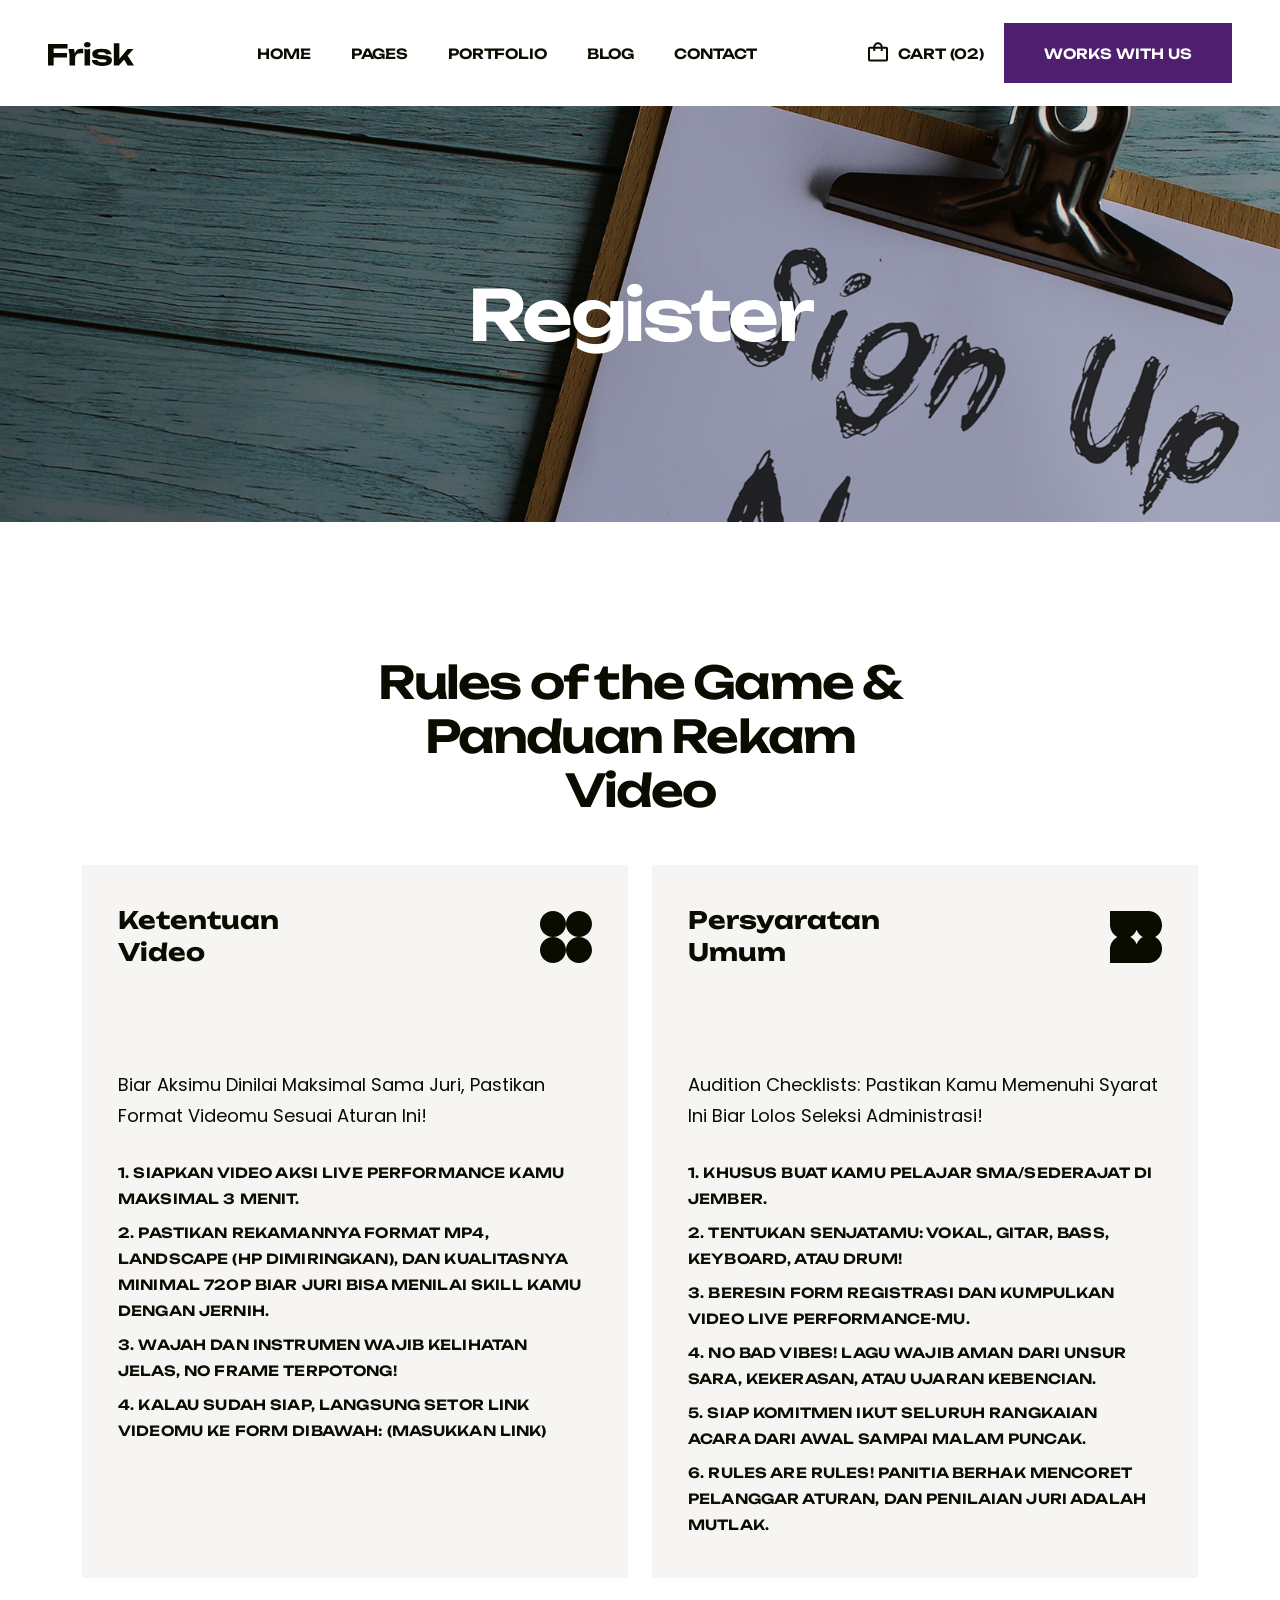
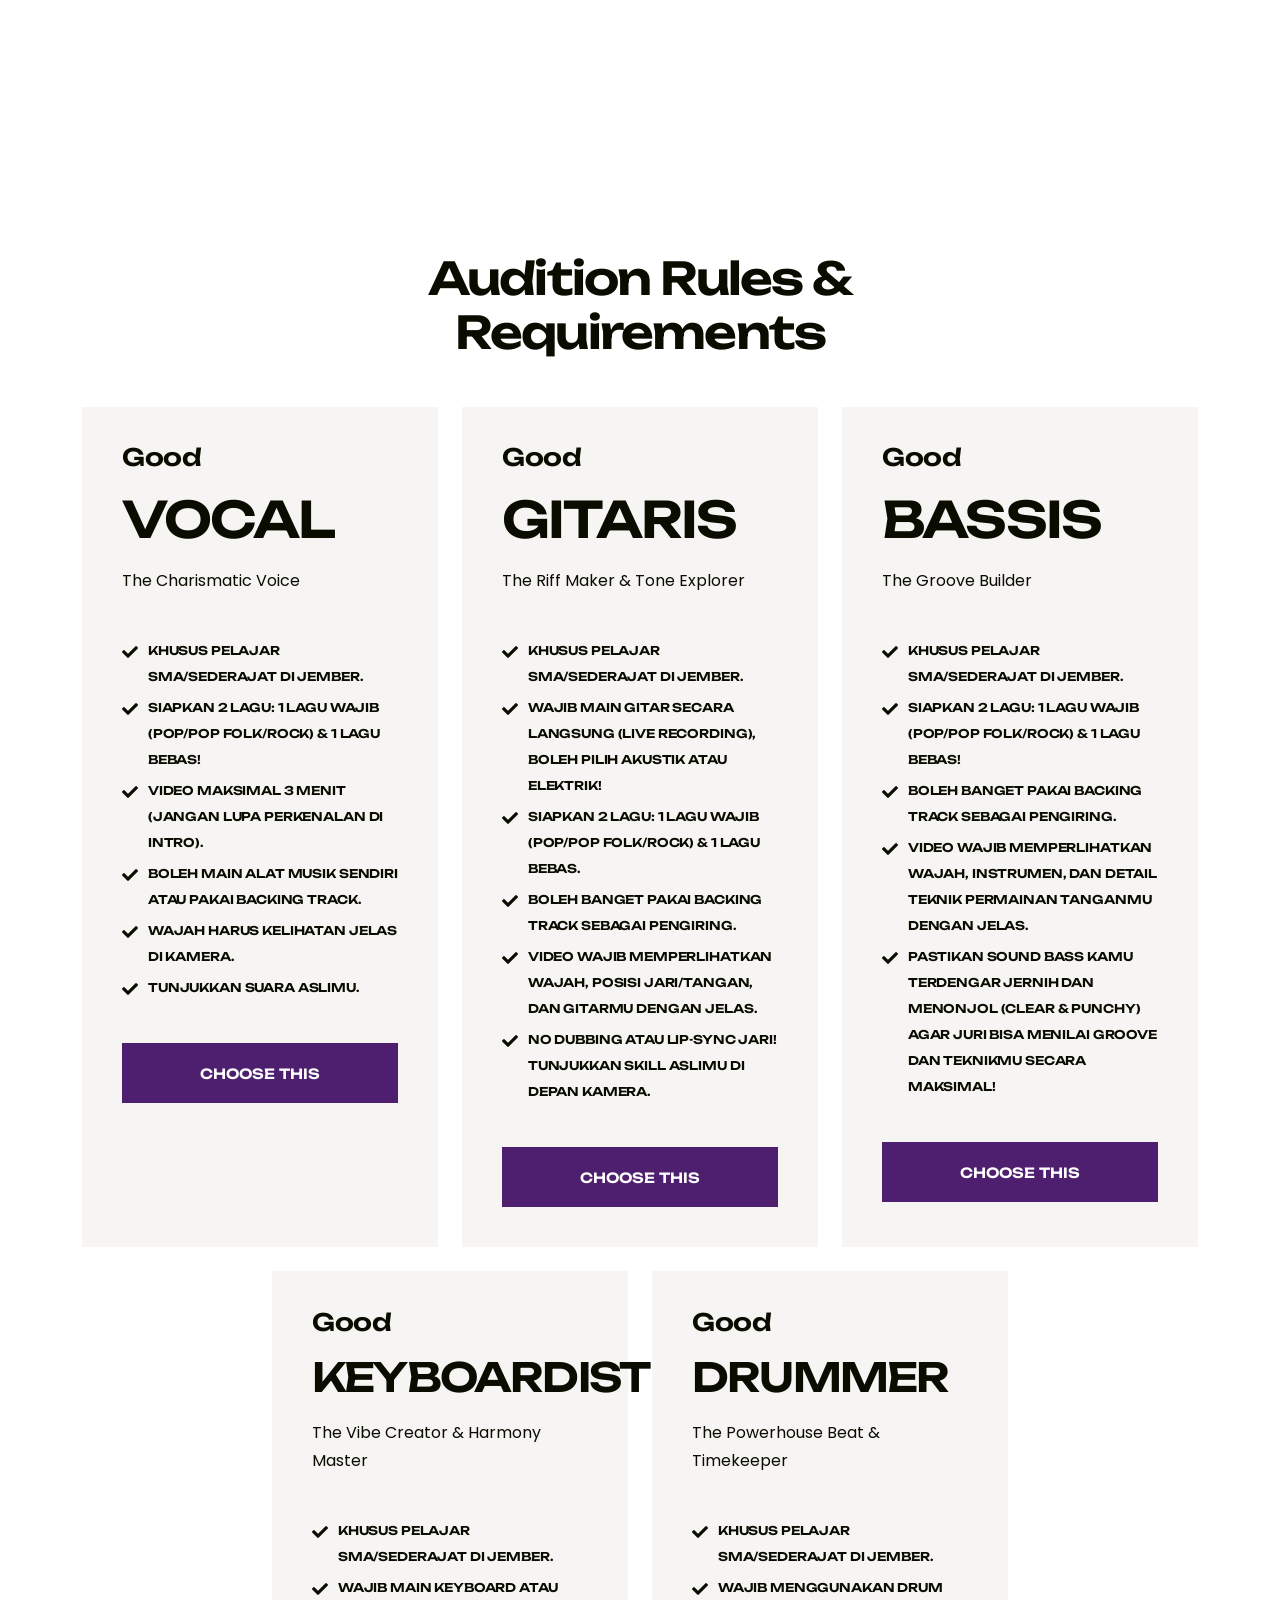
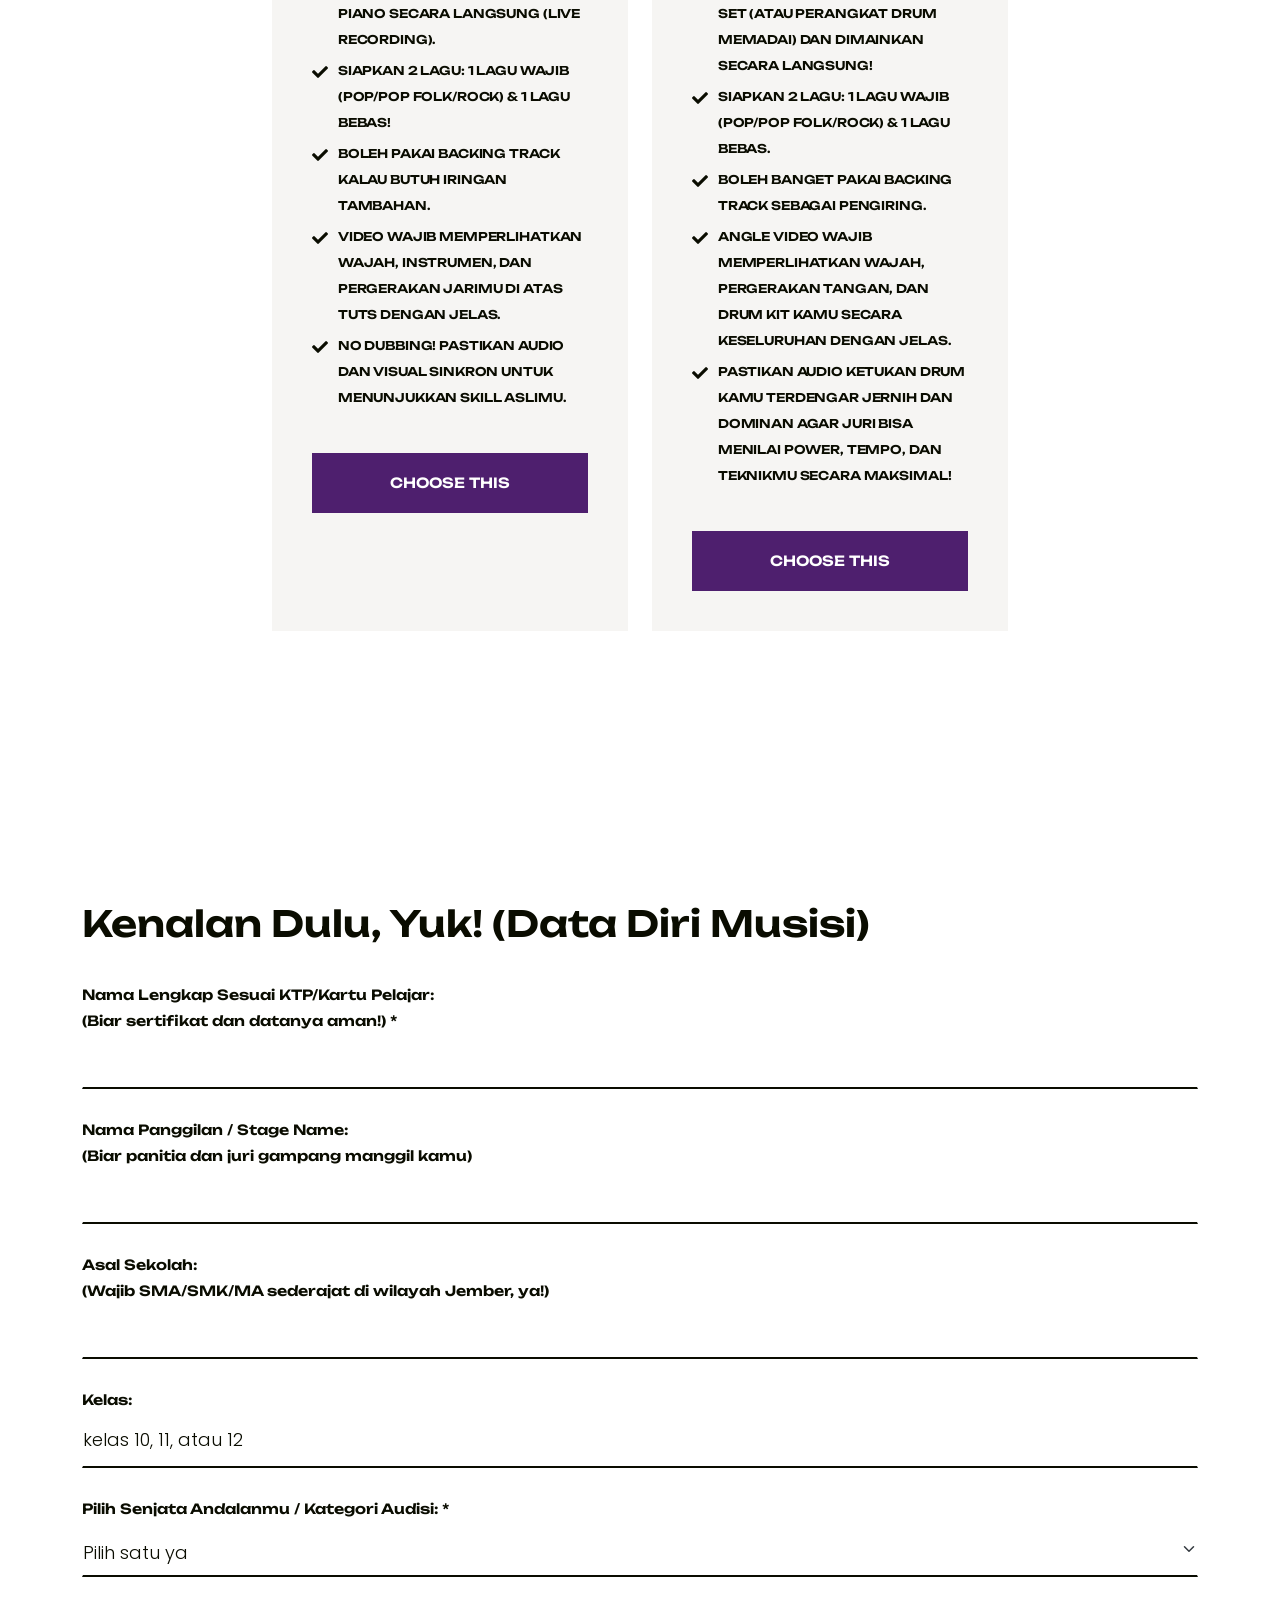
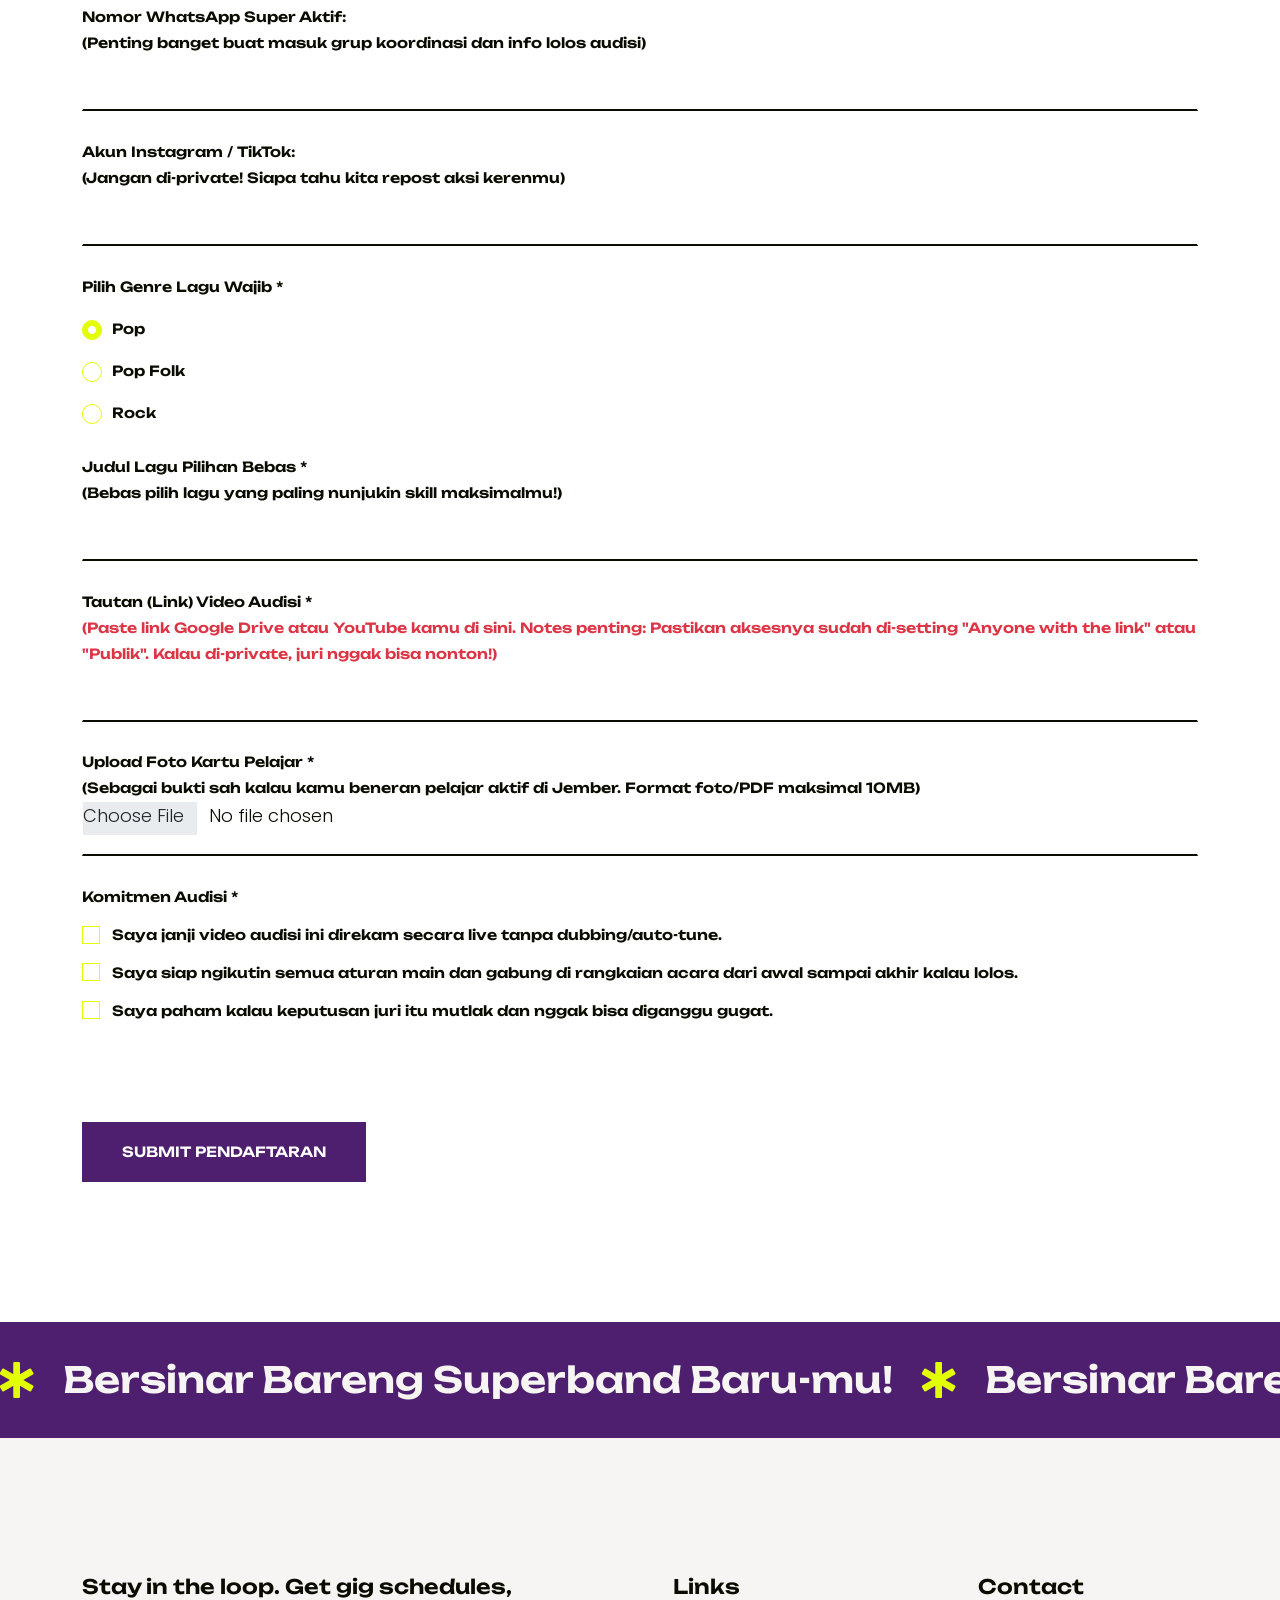
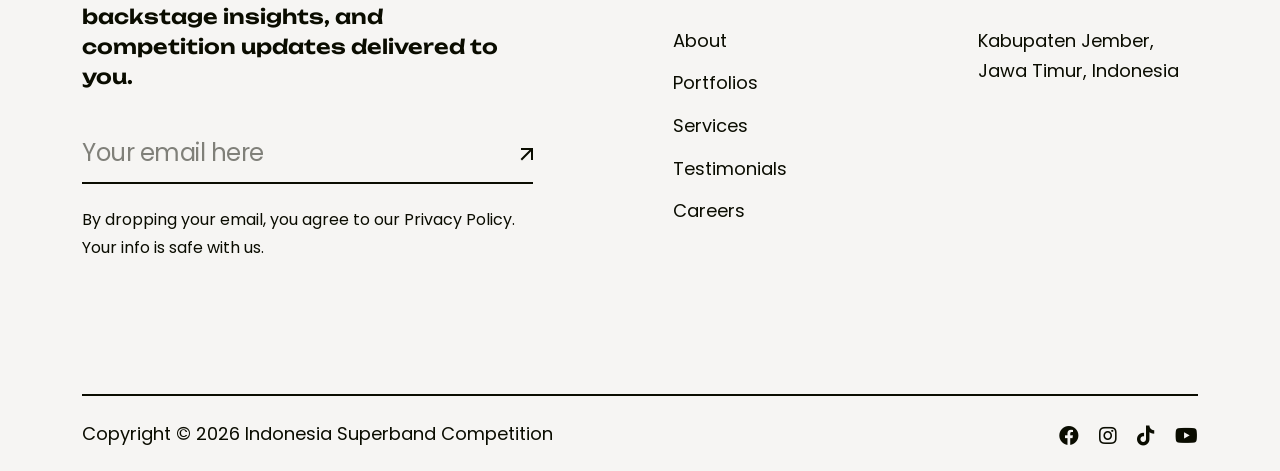
==== register.html @ 1d4df0bf "first commit" ====
<!doctype html>
<html class="no-js" lang="zxx">

<head>
    <meta charset="utf-8">
    <meta http-equiv="x-ua-compatible" content="ie=edge">
    <title>ISC 2026 - Indonesia Superband Competition</title>
    <meta name="description" content="ISC 2026 - Indonesia Superband Competition">
    <meta name="keywords" content="ISC 2026 - Indonesia Superband Competition">
    <meta name="robots" content="INDEX,FOLLOW">

    <!-- Mobile Specific Metas -->
    <meta name="viewport" content="width=device-width, initial-scale=1, shrink-to-fit=no">

    <!-- Favicons - Place favicon.ico in the root directory -->
    <link rel="icon" type="image/png" sizes="32x32" href="assets/img/favicons/favicon.png">
    <meta name="msapplication-TileColor" content="#ffffff">
    <meta name="msapplication-TileImage" content="assets/img/favicons/ms-icon-144x144.png">
    <meta name="theme-color" content="#ffffff">

    <!--==============================
	  Google Fonts
	============================== -->
    <link rel="preconnect" href="https://fonts.googleapis.com">
    <link rel="preconnect" href="https://fonts.gstatic.com" crossorigin>
    <link href="https://fonts.googleapis.com/css2?family=Poppins:wght@300;400;500;600;700;800&family=Unbounded:wght@400;500;600;700&display=swap" rel="stylesheet">



    <!--==============================
	    All CSS File
	============================== -->
    <link rel="stylesheet" href="assets/css/bootstrap.min.css">
    <link rel="stylesheet" href="assets/css/all.min.css">
    <link rel="stylesheet" href="assets/css/magnific-popup.min.css">
    <link rel="stylesheet" href="assets/css/slick.min.css">
    <link rel="stylesheet" href="assets/css/animate.min.css">
    <link rel="stylesheet" href="assets/css/imageRevealHover.css">
    <!-- Theme Custom CSS -->
    <link rel="stylesheet" href="assets/css/style.css">

</head>

<body>
    <!--********************************
   		Code Start From Here
	******************************** -->




    <!--==============================
     Preloader
    ==============================-->
    <div class="preloader">
        <div class="preloader-inner">
            <span></span>
            <span></span>
            <span></span>
            <span></span>
        </div>
    </div>

    <div class="popup-search-box">
        <button class="searchClose"><img src="assets/img/icon/close.svg" alt="img"></button>
        <form action="#">
            <input type="text" placeholder="Search Here..">
            <button type="submit"><img src="assets/img/icon/search-white.svg" alt="img"></button>
        </form>
    </div>

    <div class="sidemenu-wrapper">
        <div class="sidemenu-content">
            <button class="closeButton sideMenuCls"><img src="assets/img/icon/close.svg" alt="icon"></button>
            <div class="widget footer-widget">
                <div class="widget-about">
                    <div class="footer-logo">
                        <a href="index.html"><img src="assets/img/logo-white.svg" alt="Ovation"></a>
                    </div>
                    <p class="about-text">We are digital agency that helps businesses develop immersive and engaging</p>
                    <div class="sidebar-wrap">
                        <h6>27 Division St, New York,</h6>
                        <h6>NY 10002, USA</h6>
                    </div>
                    <div class="sidebar-wrap">
                        <h6><a href="tel:1800123654987">+1 800 123 654 987 </a></h6>
                        <h6><a href="mailto:frisk.agency@mail.com">frisk.agency@mail.com</a></h6>
                    </div>
                    <div class="social-btn style2">
                        <a href="https://www.facebook.com/">
                            <span class="link-effect">
                                <span class="effect-1"><i class="fab fa-facebook"></i></span>
                                <span class="effect-1"><i class="fab fa-facebook"></i></span>
                            </span>
                        </a>
                        <a href="https://instagram.com/">
                            <span class="link-effect">
                                <span class="effect-1"><i class="fab fa-instagram"></i></span>
                                <span class="effect-1"><i class="fab fa-instagram"></i></span>
                            </span>
                        </a>
                        <a href="https://twitter.com/">
                            <span class="link-effect">
                                <span class="effect-1"><i class="fab fa-twitter"></i></span>
                                <span class="effect-1"><i class="fab fa-twitter"></i></span>
                            </span>
                        </a>
                        <a href="https://dribbble.com/">
                            <span class="link-effect">
                                <span class="effect-1"><i class="fab fa-dribbble"></i></span>
                                <span class="effect-1"><i class="fab fa-dribbble"></i></span>
                            </span>
                        </a>
                    </div>
                </div>
            </div>
            <div class="d-flex justify-content-end">
                <a href="contact.html" class="chat-btn gsap-magnetic">Let’s Talk with us</a>
            </div>
        </div>
    </div>

    <!--==============================
    Sidemenu
    ============================== -->
    <div class="sidemenu-wrapper d-none d-lg-block ">
        <div class="sidemenu-content">
            <button class="closeButton sideMenuCls"><img src="assets/img/icon/close.svg" alt="icon"></button>
            <div class="widget woocommerce widget_shopping_cart">
                <h3 class="widget_title">Shopping cart</h3>
                <div class="widget_shopping_cart_content">
                    <ul class="woocommerce-mini-cart cart_list product_list_widget ">
                        <li class="woocommerce-mini-cart-item mini_cart_item">
                            <a href="#" class="remove remove_from_cart_button"><i class="fas fa-times"></i></a>
                            <a href="#"><img src="assets/img/product/product_thumb_1_1.jpg" alt="Cart Image">Ripple Crewneck</a>
                            <span class="woocommerce-Price-amount amount">
                                <span class="woocommerce-Price-currencySymbol">€</span>160.90
                            </span>
                            <span class="quantity">Quantity: 1
                            </span>
                        </li>
                        <li class="woocommerce-mini-cart-item mini_cart_item">
                            <a href="#" class="remove remove_from_cart_button"><i class="fas fa-times"></i></a>
                            <a href="#"><img src="assets/img/product/product_thumb_1_2.jpg" alt="Cart Image">Herman Miller</a>
                            <span class="woocommerce-Price-amount amount">
                                <span class="woocommerce-Price-currencySymbol">€</span>44.50
                            </span>
                            <span class="quantity">Quantity: 1
                            </span>
                        </li>

                    </ul>
                    <p class="woocommerce-mini-cart__total total">
                        <strong>TOTAL</strong>
                        <span class="woocommerce-Price-amount amount">
                            <span class="woocommerce-Price-currencySymbol">€</span>205.40</span>
                    </p>
                    <p class="woocommerce-mini-cart__buttons buttons btn-wrap justify-content-between">
                        <a href="cart.html" class="btn style-white wc-forward">
                            <span class="link-effect">
                                <span class="effect-1">VIEW CART</span>
                                <span class="effect-1">VIEW CART</span>
                            </span>
                        </a>
                        <a href="checkout.html" class="btn style2 wc-forward">
                            <span class="link-effect">
                                <span class="effect-1">CHECKOUT</span>
                                <span class="effect-1">CHECKOUT</span>
                            </span>
                        </a>
                    </p>
                </div>
            </div>
        </div>
    </div>
    <div class="popup-search-box d-none d-lg-block">
        <button class="searchClose"><i class="fal fa-times"></i></button>
        <form action="#">
            <input type="text" placeholder="What are you looking for?">
            <button type="submit"><i class="fal fa-search"></i></button>
        </form>
    </div>
    <!--==============================
    Mobile Menu
    ============================== -->
    <div class="mobile-menu-wrapper">
        <div class="mobile-menu-area">
            <button class="menu-toggle"><i class="fas fa-times"></i></button>
            <div class="mobile-logo">
                <a href="index.html"><img src="assets/img/logo.svg" alt="Ovation"></a>
            </div>
            <div class="mobile-menu">
                <ul>
                    <li class="menu-item-has-children">
                        <a href="#">Home</a>
                        <ul class="sub-menu">
                            <li><a href="index.html">Digital Agency</a></li>
                            <li><a href="home-2.html">Creative Agency</a></li>
                            <li><a href="home-3.html">Design Studio</a></li>
                            <li><a href="home-4.html">Digital Marketing</a></li>
                            <li><a href="home-5.html">Modern Agency</a></li>
                            <li><a href="home-6.html">Creative Studio</a></li>
                            <li><a href="home-7.html">Startup Agency</a></li>
                            <li><a href="home-8.html">Personal Portfolio</a></li>
                            <li><a href="home-9.html">Portfolio Showcase</a></li>
                            <li><a href="home-10.html">Interactive Link</a></li>
                            <li><a href="home-11.html">Showcase Carousel</a></li>
                            <li><a href="home-12.html">Fullscreen Slideshow</a></li>
                            <li><a href="home-13.html">Branding Agency</a></li>
                            <li><a href="home-14.html">Marketing Agency</a></li>
                            <li><a href="home-15.html">Web Studio</a></li>
                            <li><a href="home-16.html">Agency Classic</a></li>
                            <li><a href="home-17.html">AI Startup</a></li>
                            <li><a href="home-18.html">Agency Shop</a></li>
                        </ul>
                    </li>
                    <li class="menu-item-has-children">
                        <a href="#">Pages</a>
                        <ul class="sub-menu">
                            <li><a href="about.html">About Page</a></li>
                            <li class="menu-item-has-children"><a href="service.html">Service Page</a>
                                <ul class="sub-menu">
                                    <li><a href="service.html">Service Version 1</a></li>
                                    <li><a href="service-2.html">Service Version 2</a></li>
                                    <li><a href="service-3.html">Service Version 3</a></li>
                                    <li><a href="service-details.html">Service Details Page</a></li>
                                </ul>
                            </li>
                            <li><a href="service-details.html">Service Details</a></li>
                            <li><a href="team.html">Team Page</a></li>
                            <li><a href="team-details.html">Team Details Page</a></li>
                            <li><a href="pricing.html">Pricing Page</a></li>
                            <li class="menu-item-has-children"><a href="shop.html">Shop</a>
                                <ul class="sub-menu">
                                    <li><a href="shop.html">Shop Page</a></li>
                                    <li><a href="shop-details.html">Shop Details</a></li>
                                    <li><a href="cart.html">Cart Page</a></li>
                                    <li class="active"><a href="checkout.html">Checkout</a></li>
                                </ul>
                            </li>
                            <li><a href="faq.html">FAQ Page</a></li>
                            <li><a href="error.html">Error Page</a></li>
                        </ul>
                    </li>
                    <li class="menu-item-has-children">
                        <a href="#">Portfolio</a>
                        <ul class="sub-menu">
                            <li><a href="project.html">Portfolio Masonary</a></li>
                            <li><a href="project-2.html">Portfolio Pinterest</a></li>
                            <li><a href="project-3.html">Portfolio Gallery</a></li>
                            <li><a href="project-4.html">Portfolio Full Width</a></li>
                            <li><a href="project-5.html">Portfolio Slider</a></li>
                            <li><a href="project-6.html">Portfolio Interactive</a></li>
                            <li><a href="project-details.html">Portfolio Details</a></li>
                        </ul>
                    </li>
                    <li class="menu-item-has-children">
                        <a href="#">Blog</a>
                        <ul class="sub-menu">
                            <li><a href="blog.html">Blog Standard</a></li>
                            <li><a href="blog-2.html">Blog 2 Column</a></li>
                            <li><a href="blog-details.html">Blog Details</a></li>
                        </ul>
                    </li>
                    <li>
                        <a href="contact.html">Contact</a>
                    </li>
                </ul>
            </div>
            <div class="sidebar-wrap">
                <h6>27 Division St, New York,</h6>
                <h6>NY 10002, USA</h6>
            </div>
            <div class="sidebar-wrap">
                <h6><a href="tel:1800123654987">+1 800 123 654 987 </a></h6>
                <h6><a href="mailto:frisk.agency@mail.com">frisk.agency@mail.com</a></h6>
            </div>
            <div class="social-btn style3">
                <a href="https://www.facebook.com/">
                    <span class="link-effect">
                        <span class="effect-1"><i class="fab fa-facebook"></i></span>
                        <span class="effect-1"><i class="fab fa-facebook"></i></span>
                    </span>
                </a>
                <a href="https://instagram.com/">
                    <span class="link-effect">
                        <span class="effect-1"><i class="fab fa-instagram"></i></span>
                        <span class="effect-1"><i class="fab fa-instagram"></i></span>
                    </span>
                </a>
                <a href="https://twitter.com/">
                    <span class="link-effect">
                        <span class="effect-1"><i class="fab fa-twitter"></i></span>
                        <span class="effect-1"><i class="fab fa-twitter"></i></span>
                    </span>
                </a>
                <a href="https://dribbble.com/">
                    <span class="link-effect">
                        <span class="effect-1"><i class="fab fa-dribbble"></i></span>
                        <span class="effect-1"><i class="fab fa-dribbble"></i></span>
                    </span>
                </a>
            </div>
        </div>
    </div>
    <!--==============================
	Header Area
    ==============================-->
    <header class="nav-header header-layout3 bg-white">
        <div class="sticky-wrapper">
            <!-- Main Menu Area -->
            <div class="menu-area">
                <div class="container-fluid">
                    <div class="row align-items-center justify-content-between">
                        <div class="col-auto">
                            <div class="header-logo">
                                <a href="index.html"><img src="assets/img/logo.svg" alt="logo"></a>
                            </div>
                        </div>
                        <div class="col-auto ms-auto">
                            <nav class="main-menu d-none d-lg-inline-block">
                                <ul>
                                    <li class="menu-item-has-children mega-menu-wrap">
                                        <a href="#">
                                            <span class="link-effect">
                                                <span class="effect-1">HOME</span>
                                                <span class="effect-1">HOME</span>
                                            </span>
                                        </a>
                                        <div class="menu-pages bg-title">
                                            <div class="row">
                                                <div class="col-lg-3">
                                                    <a class="single-menu-page" href="index.html">
                                                        Digital Agency
                                                        <span class="menu-category">Creative, Design</span>
                                                    </a>
                                                    <a class="single-menu-page" href="home-2.html">
                                                        Creative Agency
                                                        <span class="menu-category">Digital, Studio</span>
                                                    </a>
                                                    <a class="single-menu-page" href="home-3.html">
                                                        Design Studio
                                                        <span class="menu-category">Design, Agency</span>
                                                    </a>
                                                    <a class="single-menu-page" href="home-4.html">
                                                        Digital Marketing
                                                        <span class="menu-category">Marketing, Corporate</span>
                                                    </a>
                                                    <a class="single-menu-page" href="home-5.html">
                                                        Modern Agency
                                                        <span class="menu-category">Agency, Corporate</span>
                                                    </a>
                                                    <a class="single-menu-page" href="home-6.html">
                                                        Creative Studio
                                                        <span class="menu-category">Digital, Creative</span>
                                                    </a>
                                                </div>
                                                <div class="col-lg-3">
                                                    <a class="single-menu-page" href="home-7.html">
                                                        Startup Agency
                                                        <span class="menu-category">Corporate, Startup</span>
                                                    </a>
                                                    <a class="single-menu-page" href="home-8.html">
                                                        Personal Portfolio
                                                        <span class="menu-category">Project, Showcase</span>
                                                    </a>
                                                    <a class="single-menu-page" href="home-9.html">
                                                        Portfolio Showcase <span class="menu-tag">New</span>
                                                        <span class="menu-category">Creative, Portfolio</span>
                                                    </a>
                                                    <a class="single-menu-page" href="home-10.html">
                                                        Interactive Link <span class="menu-tag">New</span>
                                                        <span class="menu-category">Project, Design</span>
                                                    </a>
                                                    <a class="single-menu-page" href="home-11.html">
                                                        Showcase Carousal  <span class="menu-tag">New</span>
                                                        <span class="menu-category">Portfolio, Work</span>
                                                    </a>
                                                    <a class="single-menu-page" href="home-12.html">
                                                        Full Screen Slideshow  <span class="menu-tag">New</span>
                                                        <span class="menu-category">Slideshow, Project</span>
                                                    </a>
                                                </div>
                                                <div class="col-lg-3">
                                                    <a class="single-menu-page" href="home-13.html">
                                                        Branding Agency <span class="menu-tag">New</span>
                                                        <span class="menu-category">Branding, Corporate</span>
                                                    </a>
                                                    <a class="single-menu-page" href="home-14.html">
                                                        Marketing Agency <span class="menu-tag">New</span>
                                                        <span class="menu-category">Strategy, Marketing</span>
                                                    </a>
                                                    <a class="single-menu-page" href="home-15.html">
                                                        Web Studio <span class="menu-tag">New</span>
                                                        <span class="menu-category">Development, Website</span>
                                                    </a>
                                                    <a class="single-menu-page" href="home-16.html">
                                                        Agency Classic <span class="menu-tag">New</span>
                                                        <span class="menu-category">Digital, Startup</span>
                                                    </a>
                                                    <a class="single-menu-page" href="home-17.html">
                                                        AI Startup <span class="menu-tag">New</span>
                                                        <span class="menu-category">Solutions, Intelligence</span>
                                                    </a>
                                                    <a class="single-menu-page" href="home-18.html">
                                                        Shop Home <span class="menu-tag">New</span>
                                                        <span class="menu-category">Shop, Store</span>
                                                    </a>
                                                </div>
                                                <div class="col-lg-3">
                                                    <div class="menu-banner-wrap">
                                                        <img src="assets/img/normal/menu-banner.jpg" alt="img">
                                                        <div class="menu-banner-content-wrap">
                                                            <h4 class="text-white">Start Your Creative Website Journey Today</h4>
                                                            <a href="https://themeforest.net/item/frisk-creative-agency-portfolio-template/49695408?s_rank=10" class="btn bg-theme text-title">
                                                                <span class="link-effect">
                                                                    <span class="effect-1">Buy now</span>
                                                                    <span class="effect-1">Buy now</span>
                                                                </span>
                                                            </a>
                                                        </div>
                                                    </div>
                                                </div>
                                            </div>
                                        </div>
                                    </li>
                                    <li class="menu-item-has-children">
                                        <a href="#">
                                            <span class="link-effect">
                                                <span class="effect-1">PAGES</span>
                                                <span class="effect-1">PAGES</span>
                                            </span>
                                        </a>
                                        <ul class="sub-menu">
                                            <li><a href="about.html">About Page</a></li>
                                            <li class="menu-item-has-children"><a href="service.html">Service Page</a>
                                                <ul class="sub-menu">
                                                    <li><a href="service.html">Service Version 1</a></li>
                                                    <li><a href="service-2.html">Service Version 2</a></li>
                                                    <li><a href="service-3.html">Service Version 3</a></li>
                                                    <li><a href="service-details.html">Service Details Page</a></li>
                                                </ul>
                                            </li>
                                            <li>
                                                <a href="team.html">Team Page</a>
                                            </li>
                                            <li><a href="team-details.html">Team Details Page</a></li>
                                            <li><a href="pricing.html">Pricing Page</a></li>
                                            <li class="menu-item-has-children active"><a href="shop.html">Shop</a>
                                                <ul class="sub-menu">
                                                    <li><a href="shop.html">Shop Page</a></li>
                                                    <li><a href="shop-details.html">Shop Details</a></li>
                                                    <li><a href="cart.html">Cart Page</a></li>
                                                    <li class="active"><a href="checkout.html">Checkout</a></li>
                                                </ul>
                                            </li>
                                            <li><a href="faq.html">FAQ Page</a></li>
                                            <li><a href="error.html">Error Page</a></li>
                                        </ul>
                                    </li>
                                    <li class="menu-item-has-children">
                                        <a href="#">
                                            <span class="link-effect">
                                                <span class="effect-1">PORTFOLIO</span>
                                                <span class="effect-1">PORTFOLIO</span>
                                            </span>
                                        </a>
                                        <ul class="sub-menu">
                                            <li><a href="project.html">Portfolio Masonary</a></li>
                                            <li><a href="project-2.html">Portfolio Pinterest</a></li>
                                            <li><a href="project-3.html">Portfolio Gallery</a></li>
                                            <li><a href="project-4.html">Portfolio Full Width</a></li>
                                            <li><a href="project-5.html">Portfolio Slider</a></li>
                                            <li><a href="project-6.html">Portfolio Interactive</a></li>
                                            <li><a href="project-details.html">Portfolio Details</a></li>
                                        </ul>
                                    </li>
                                    <li class="menu-item-has-children">
                                        <a href="#">
                                            <span class="link-effect">
                                                <span class="effect-1">BLOG</span>
                                                <span class="effect-1">BLOG</span>
                                            </span>
                                        </a>
                                        <ul class="sub-menu">
                                            <li><a href="blog.html">Blog Standard</a></li>
                                            <li><a href="blog-2.html">Blog 2 Column</a></li>
                                            <li><a href="blog-details.html">Blog Details</a></li>
                                        </ul>
                                    </li>
                                    <li>
                                        <a href="contact.html">
                                            <span class="link-effect">
                                                <span class="effect-1">CONTACT</span>
                                                <span class="effect-1">CONTACT</span>
                                            </span>
                                        </a>
                                    </li>
                                </ul>
                            </nav>
                            <div class="navbar-right d-inline-flex d-lg-none">
                                <button type="button" class="menu-toggle sidebar-btn">
                                    <span class="line"></span>
                                    <span class="line"></span>
                                    <span class="line"></span>
                                </button>
                            </div>
                        </div>
                        <div class="col-auto d-none d-lg-block">
                            <div class="header-button">
                                <button type="button" class="header-cart sideMenuToggler" href="cart.html"><img src="assets/img/icon/shopping-cart.svg" alt="img">
                                    <span class="link-effect">
                                        <span class="effect-1">CART <span>(02)</span></span>
                                        <span class="effect-1">CART <span>(02)</span></span>
                                    </span>
                                </button>
                                <a href="project.html" class="btn">
                                    <span class="link-effect">
                                        <span class="effect-1">WORKS WITH US</span>
                                        <span class="effect-1">WORKS WITH US</span>
                                    </span>
                                </a>
                            </div>
                        </div>
                    </div>
                </div>
            </div>
        </div>
    </header>

    <!--==============================
    Breadcumb
    ============================== -->
    <div class="breadcumb-wrapper " data-bg-src="assets/img/bg/breadcumb-bg1-9.jpg">
        <div class="container">
            <div class="breadcumb-content">
                <h1 class="breadcumb-title">Register</h1>
            </div>
        </div>
    </div>

        <!--==============================
    Feature Area
    ==============================-->
    <div class="feature-area-3 space">
        <div class="container">
            <div class="row justify-content-center">
                <div class="col-xl-6 col-lg-8">
                    <div class="title-area text-center">
                        <h2 class="sec-title">Rules of the Game & Panduan Rekam Video</h2>
                    </div>
                </div>
            </div>
            <div class="row gy-4 justify-content-center">
                <div class="col-xl-6 col-md-6">
                    <div class="feature-card style3 h-100">
                        <div class="title-wrap">
                            <h4 class="feature-card-title">
                                <a href="service.html">Ketentuan Video</a>
                            </h4>
                            <div class="feature-card-icon">
                                <img src="assets/img/icon/feature-icon1-1.svg" alt="icon">
                            </div>
                        </div>
                        <p class="feature-card-text">Biar Aksimu Dinilai Maksimal Sama Juri, Pastikan Format Videomu Sesuai Aturan Ini!</p>
                        <ul class="feature-card-list">
                            <li>1. Siapkan video aksi live performance kamu maksimal 3 menit.</li>
                            <li>2. Pastikan rekamannya format MP4, landscape (HP dimiringkan), dan kualitasnya minimal 720p biar juri bisa menilai skill kamu dengan jernih.</li>
                            <li>3. Wajah dan instrumen wajib kelihatan jelas, no frame terpotong!</li>
                            <li>4. Kalau sudah siap, langsung setor link videomu ke Form dibawah: (Masukkan Link)</li>
                        </ul>
                    </div>
                </div>
                <div class="col-xl-6 col-md-6">
                    <div class="feature-card style3 h-100">
                        <div class="title-wrap">
                            <h4 class="feature-card-title">
                                <a href="service.html">Persyaratan Umum</a>
                            </h4>
                            <div class="feature-card-icon">
                                <img src="assets/img/icon/feature-icon1-2.svg" alt="icon">
                            </div>
                        </div>
                        <p class="feature-card-text">Audition Checklists: Pastikan Kamu Memenuhi Syarat Ini Biar Lolos Seleksi Administrasi!</p>
                        <ul class="feature-card-list">
                            <li>1. Khusus buat kamu pelajar SMA/Sederajat di Jember.</li>
                            <li>2. Tentukan senjatamu: Vokal, Gitar, Bass, Keyboard, atau Drum!</li>
                            <li>3. Beresin form registrasi dan kumpulkan video live performance-mu.</li>
                            <li>4. No bad vibes! Lagu wajib aman dari unsur SARA, kekerasan, atau ujaran kebencian.</li>
                            <li>5. Siap komitmen ikut seluruh rangkaian acara dari awal sampai malam puncak.</li>
                            <li>6. Rules are rules! Panitia berhak mencoret pelanggar aturan, dan penilaian juri adalah mutlak.</li>
                        </ul>
                    </div>
                </div>
            </div>
        </div>
    </div>

        <!--==============================
    Pricing Area
    ==============================-->
    <div class="space">
        <div class="container">
            <div class="row justify-content-center">
                <div class="col-xxl-7 col-xl-6 col-lg-8">
                    <div class="title-area text-center">
                        <h2 class="sec-title">Audition Rules & Requirements</h2>
                    </div>
                </div>
            </div>
            <div class="row gy-4 justify-content-center">
                <div class="col-lg-4 col-md-6">
                    <div class="pricing-card bg-smoke h-100">
                        <h4 class="pricing-card_title">Good</h4>
                        <div class="price-card-wrap">
                            <h4 class="pricing-card_price">VOCAL</h4>
                        </div>
                        <p>The Charismatic Voice</p>
                        <div class="checklist">
                            <ul>
                                <li><i class="fas fa-check"></i> Khusus pelajar SMA/Sederajat di Jember.</li>
                                <li><i class="fas fa-check"></i> Siapkan 2 lagu: 1 Lagu Wajib (Pop/Pop Folk/Rock) & 1 Lagu Bebas!</li>
                                <li><i class="fas fa-check"></i> Video maksimal 3 menit (jangan lupa perkenalan di intro).</li>
                                <li><i class="fas fa-check"></i> Boleh main alat musik sendiri atau pakai backing track.</li>
                                <li><i class="fas fa-check"></i> Wajah harus kelihatan jelas di kamera.</li>
                                <li><i class="fas fa-check"></i> Tunjukkan suara aslimu.</li>
                            </ul>
                        </div>
                        <a href="project.html" class="btn">
                            <span class="link-effect">
                                <span class="effect-1">CHOOSE THIS POSITION</span>
                                <span class="effect-1">CHOOSE THIS POSITION</span>
                            </span>
                        </a>
                    </div>
                </div>
                <div class="col-lg-4 col-md-6">
                    <div class="pricing-card bg-smoke h-100">
                        <h4 class="pricing-card_title">Good</h4>
                        <div class="price-card-wrap">
                            <h4 class="pricing-card_price">GITARIS</h4>
                        </div>
                        <p>The Riff Maker & Tone Explorer</p>
                        <div class="checklist">
                            <ul>
                                <li><i class="fas fa-check"></i> Khusus pelajar SMA/Sederajat di Jember.</li>
                                <li><i class="fas fa-check"></i> Wajib main gitar secara langsung (live recording), boleh pilih akustik atau elektrik!</li>
                                <li><i class="fas fa-check"></i> Siapkan 2 lagu: 1 Lagu Wajib (Pop/Pop Folk/Rock) & 1 Lagu Bebas.</li>
                                <li><i class="fas fa-check"></i> Boleh banget pakai backing track sebagai pengiring.</li>
                                <li><i class="fas fa-check"></i> Video wajib memperlihatkan wajah, posisi jari/tangan, dan gitarmu dengan jelas.</li>
                                <li><i class="fas fa-check"></i> No dubbing atau lip-sync jari! Tunjukkan skill aslimu di depan kamera.</li>
                            </ul>
                        </div>
                        <a href="project.html" class="btn">
                            <span class="link-effect">
                                <span class="effect-1">CHOOSE THIS POSITION</span>
                                <span class="effect-1">CHOOSE THIS POSITION</span>
                            </span>
                        </a>
                    </div>
                </div>
                <div class="col-lg-4 col-md-6">
                    <div class="pricing-card bg-smoke h-100">
                        <h4 class="pricing-card_title">Good</h4>
                        <div class="price-card-wrap">
                            <h4 class="pricing-card_price">BASSIS</h4>
                        </div>
                        <p>The Groove Builder</p>
                        <div class="checklist">
                            <ul>
                                <li><i class="fas fa-check"></i> Khusus pelajar SMA/Sederajat di Jember.</li>
                                <li><i class="fas fa-check"></i> Siapkan 2 lagu: 1 Lagu Wajib (Pop/Pop Folk/Rock) & 1 Lagu Bebas!</li>
                                <li><i class="fas fa-check"></i> Boleh banget pakai backing track sebagai pengiring.</li>
                                <li><i class="fas fa-check"></i> Video wajib memperlihatkan wajah, instrumen, dan detail teknik permainan tanganmu dengan jelas.</li>
                                <li><i class="fas fa-check"></i> Pastikan sound bass kamu terdengar jernih dan menonjol (clear & punchy) agar juri bisa menilai groove dan teknikmu secara maksimal!</li>
                            </ul>
                        </div>
                        <a href="project.html" class="btn">
                            <span class="link-effect">
                                <span class="effect-1">CHOOSE THIS POSITION</span>
                                <span class="effect-1">CHOOSE THIS POSITION</span>
                            </span>
                        </a>
                    </div>
                </div>
                <div class="col-lg-4 col-md-6">
                    <div class="pricing-card bg-smoke h-100">
                        <h4 class="pricing-card_title">Good</h4>
                        <div class="price-card-wrap">
                            <h4 class="pricing-card_price" style="font-size: 40px;">KEYBOARDIST</h4>
                        </div>
                        <p>The Vibe Creator & Harmony Master</p>
                        <div class="checklist">
                            <ul>
                                <li><i class="fas fa-check"></i> Khusus pelajar SMA/Sederajat di Jember.</li>
                                <li><i class="fas fa-check"></i> Wajib main keyboard atau piano secara langsung (live recording).</li>
                                <li><i class="fas fa-check"></i> Siapkan 2 lagu: 1 Lagu Wajib (Pop/Pop Folk/Rock) & 1 Lagu Bebas!</li>
                                <li><i class="fas fa-check"></i> Boleh pakai backing track kalau butuh iringan tambahan.</li>
                                <li><i class="fas fa-check"></i> Video wajib memperlihatkan wajah, instrumen, dan pergerakan jarimu di atas tuts dengan jelas.</li>
                                <li><i class="fas fa-check"></i> No dubbing! Pastikan audio dan visual sinkron untuk menunjukkan skill aslimu.</li>
                            </ul>
                        </div>
                        <a href="project.html" class="btn">
                            <span class="link-effect">
                                <span class="effect-1">CHOOSE THIS POSITION</span>
                                <span class="effect-1">CHOOSE THIS POSITION</span>
                            </span>
                        </a>
                    </div>
                </div>
                <div class="col-lg-4 col-md-6">
                    <div class="pricing-card bg-smoke h-100">
                        <h4 class="pricing-card_title">Good</h4>
                        <div class="price-card-wrap">
                            <h4 class="pricing-card_price" style="font-size: 40px;">DRUMMER</h4>
                        </div>
                        <p>The Powerhouse Beat & Timekeeper</p>
                        <div class="checklist">
                            <ul>
                                <li><i class="fas fa-check"></i> Khusus pelajar SMA/Sederajat di Jember.</li>
                                <li><i class="fas fa-check"></i> Wajib menggunakan drum set (atau perangkat drum memadai) dan dimainkan secara langsung!</li>
                                <li><i class="fas fa-check"></i> Siapkan 2 lagu: 1 Lagu Wajib (Pop/Pop Folk/Rock) & 1 Lagu Bebas.</li>
                                <li><i class="fas fa-check"></i> Boleh banget pakai backing track sebagai pengiring.</li>
                                <li><i class="fas fa-check"></i> Angle video wajib memperlihatkan wajah, pergerakan tangan, dan drum kit kamu secara keseluruhan dengan jelas.</li>
                                <li><i class="fas fa-check"></i> Pastikan audio ketukan drum kamu terdengar jernih dan dominan agar juri bisa menilai power, tempo, dan teknikmu secara maksimal!</li>
                            </ul>
                        </div>
                        <a href="project.html" class="btn">
                            <span class="link-effect">
                                <span class="effect-1">CHOOSE THIS POSITION</span>
                                <span class="effect-1">CHOOSE THIS POSITION</span>
                            </span>
                        </a>
                    </div>
                </div>
            </div>
        </div>
    </div>

    <!-- cart-area -->
    <div class="checkout-wrapper space-top space-extra-bottom">
        <div class="container">
            <form action="#" class="woocommerce-checkout">
                <div class="row gx-60 gy-60">
                    <div class="col-lg-12">
                        <h2 class="h3 fw-semibold mt-n2 mb-40">Kenalan Dulu, Yuk! (Data Diri Musisi)</h2>
                        <div class="row">
                            <div class="col-md-12 form-group">
                                <label>Nama Lengkap Sesuai KTP/Kartu Pelajar: <br> (Biar sertifikat dan datanya aman!) *</label>
                                <input type="text" class="form-control" placeholder="">
                            </div>
                            <div class="col-md-12 form-group">
                                <label>Nama Panggilan / Stage Name: <br> (Biar panitia dan juri gampang manggil kamu)</label>
                                <input type="text" class="form-control" placeholder="">
                            </div>
                            <div class="col-12 form-group">
                                <label>Asal Sekolah: <br> (Wajib SMA/SMK/MA sederajat di wilayah Jember, ya!)</label>
                                <input type="text" class="form-control" placeholder="">
                            </div>
                            <div class="col-12 form-group">
                                <label>Kelas:</label>
                                <input type="number" class="form-control" placeholder="kelas 10, 11, atau 12">
                            </div>
                            <div class="col-12 form-group">
                                <label>Pilih Senjata Andalanmu / Kategori Audisi: *</label>
                                <select class="form-select">
                                    <option disabled selected>Pilih satu ya</option>
                                    <option>Vocal</option>
                                    <option>Gitaris</option>
                                    <option>Bassis</option>
                                    <option>Keyboardist</option>
                                    <option>Drummer</option>
                                </select>
                            </div>
                            <div class="col-12 form-group">
                                <label>Nomor WhatsApp Super Aktif: <br> (Penting banget buat masuk grup koordinasi dan info lolos audisi)</label>
                                <input type="text" class="form-control" placeholder="">
                            </div>
                            <div class="col-12 form-group">
                                <label>Akun Instagram / TikTok: <br> (Jangan di-private! Siapa tahu kita repost aksi kerenmu)</label>
                                <input type="text" class="form-control" placeholder="">
                            </div>
                            <div class="col-12 form-group">
                                <label class="mb-3">Pilih Genre Lagu Wajib *</label>
                                <fieldset class="mb-3">                                   
                                    <div class="mb-3">
                                        <input type="radio" id="Pop" name="hobbies" value="Pop" checked>
                                        <label for="Pop">Pop</label>
                                    </div>
                                    
                                    <div class="mb-3">
                                        <input type="radio" id="Pop Folk" name="hobbies" value="Pop Folk">
                                        <label for="Pop Folk">Pop Folk</label>
                                    </div>
                                    
                                    <div class="mb-3">
                                        <input type="radio" id="Rock" name="hobbies" value="Rock">
                                        <label for="Rock">Rock</label>
                                    </div>
                                    </fieldset>
                            </div>
                            <div class="col-12 form-group">
                                <label>Judul Lagu Pilihan Bebas * <br> (Bebas pilih lagu yang paling nunjukin skill maksimalmu!)</label>
                                <input type="text" class="form-control" placeholder="">
                            </div>
                            <div class="col-12 form-group">
                                <label>Tautan (Link) Video Audisi * <br> <span class="text-danger">(Paste link Google Drive atau YouTube kamu di sini. Notes penting: Pastikan aksesnya sudah di-setting "Anyone with the link" atau "Publik". Kalau di-private, juri nggak bisa nonton!)</span> </label>
                                <input type="text" class="form-control" placeholder="">
                            </div>
                            <div class="col-12 form-group">
                                <label>Upload Foto Kartu Pelajar * <br> (Sebagai bukti sah kalau kamu beneran pelajar aktif di Jember. Format foto/PDF maksimal 10MB)</label>
                                <input type="file" class="form-control" placeholder="">
                            </div>
                            <div class="col-12 form-group">
                                <label class="mb-3">Komitmen Audisi *</label>
                                <fieldset class="mb-3">                                   
                                    <div class="mb-3">
                                        <input type="checkbox" id="coding" name="hobbies" value="coding">
                                        <label for="coding">Saya janji video audisi ini direkam secara live tanpa dubbing/auto-tune.</label>
                                    </div>
                                    
                                    <div class="mb-3">
                                        <input type="checkbox" id="music" name="hobbies" value="music">
                                        <label for="music">Saya siap ngikutin semua aturan main dan gabung di rangkaian acara dari awal sampai akhir kalau lolos.</label>
                                    </div>
                                    
                                    <div class="mb-3">
                                        <input type="checkbox" id="gaming" name="hobbies" value="gaming">
                                        <label for="gaming">Saya paham kalau keputusan juri itu mutlak dan nggak bisa diganggu gugat.</label>
                                    </div>
                                    </fieldset>
                            </div>
                        </div>
                    </div>
                </div>
            </form>
            <div class="mt-lg-3 mb-30">
                <div class="woocommerce-checkout-payment">
                    <div class="form-row place-order">
                        <a href="success.html" type="submit" class="btn">
                            <span class="link-effect">
                                <span class="effect-1">SUBMIT PENDAFTARAN</span>
                                <span class="effect-1">SUBMIT PENDAFTARAN</span>
                            </span>
                        </a>
                    </div>
                </div>
            </div>
        </div>
    </div>
    <!-- cart-area-end -->

    <!--==============================
    Marquee Area
    ==============================-->
    <div class="container-fluid p-0 overflow-hidden">
        <div class="slider__marquee clearfix marquee-wrap">
            <div class="marquee_mode marquee__group">
                <h6 class="item m-item"><a href="#"><i class="fas fa-star-of-life"></i> Bersinar Bareng Superband Baru-mu!</a></h6>
                <h6 class="item m-item"><a href="#"><i class="fas fa-star-of-life"></i> Bersinar Bareng Superband Baru-mu!</a></h6>
                <h6 class="item m-item"><a href="#"><i class="fas fa-star-of-life"></i> Bersinar Bareng Superband Baru-mu!</a></h6>
                <h6 class="item m-item"><a href="#"><i class="fas fa-star-of-life"></i> Bersinar Bareng Superband Baru-mu!</a></h6>
            </div>
        </div>
    </div>

    <!--==============================
        Footer Area
    ==============================-->
    <footer class="footer-wrapper footer-layout2 overflow-hidden">
        <div class="container">
            <div class="widget-area space-top">
                <div class="row justify-content-between">
                    <div class="col-md-6 col-xl-5 col-lg-6">
                        <div class="widget widget-newsletter footer-widget">
                            <h3 class="widget_title">Stay in the loop. Get gig schedules, backstage insights, and competition updates delivered to you.</h3>
                            <form class="newsletter-form">
                                <div class="form-group">
                                    <input class="form-control" type="email" placeholder="Your email here" required="">
                                </div>
                                <button type="submit" class="btn"><img src="assets/img/icon/arrow-left-top.svg" alt=""></button>
                            </form>
                            <p>By dropping your email, you agree to our Privacy Policy. Your info is safe with us.</p>
                        </div>
                    </div>
                    <div class="col-md-3 col-xl-2 col-lg-3">
                        <div class="widget widget_nav_menu footer-widget">
                            <h3 class="widget_title">Links</h3>
                            <div class="menu-all-pages-container list-column2">
                                <ul class="menu">
                                    <li><a href="about.html"> About</a></li>
                                    <li><a href="project.html">Portfolios</a></li>
                                    <li><a href="service.html">Services</a></li>
                                    <li><a href="contact.html">Testimonials</a></li>
                                    <li><a href="project.html">Careers</a></li>
                                </ul>
                            </div>
                        </div>
                    </div>
                    <div class="col-md-6 col-xl-auto col-lg-4">
                        <div class="widget footer-widget widget-contact">
                            <h3 class="widget_title">Contact</h3>
                            <ul class="contact-info-list">
                                <li>Kabupaten Jember, Jawa Timur, Indonesia</li>
                                <!-- <li>
                                    <a href="tel:1800123654987">+1 800 123 654 987</a>
                                    <a href="mailto:frisk.agency@mail.com">frisk.agency@mail.com</a>
                                </li> -->
                            </ul>
                        </div>
                    </div>
                </div>
            </div>
        </div>
        <div class="container">
            <div class="copyright-wrap">
                <div class="row gy-3 justify-content-between align-items-center">
                    <div class="col-md-6">
                        <p class="copyright-text">Copyright © 2026
                            <a href="">Indonesia Superband Competition</a>
                        </p>

                    </div>
                    <div class="col-md-6 align-self-center">
                        <div class="social-btn style3 justify-content-md-end">
                            <a href="https://www.facebook.com/">
                                <span class="link-effect">
                                    <span class="effect-1"><i class="fab fa-facebook"></i></span>
                                    <span class="effect-1"><i class="fab fa-facebook"></i></span>
                                </span>
                            </a>
                            <a href="https://instagram.com/">
                                <span class="link-effect">
                                    <span class="effect-1"><i class="fab fa-instagram"></i></span>
                                    <span class="effect-1"><i class="fab fa-instagram"></i></span>
                                </span>
                            </a>
                            <a href="https://twitter.com/">
                                <span class="link-effect">
                                    <span class="effect-1"><i class="fab fa-tiktok"></i></span>
                                    <span class="effect-1"><i class="fab fa-tiktok"></i></span>
                                </span>
                            </a>
                            <a href="https://dribbble.com/">
                                <span class="link-effect">
                                    <span class="effect-1"><i class="fab fa-youtube"></i></span>
                                    <span class="effect-1"><i class="fab fa-youtube"></i></span>
                                </span>
                            </a>
                        </div>
                    </div>
                </div>
            </div>
        </div>
    </footer>

    <!--********************************
			Code End  Here
	******************************** -->

    <!-- Scroll To Top -->
    <div class="scroll-top">
        <svg class="progress-circle svg-content" width="100%" height="100%" viewBox="-1 -1 102 102">
            <path d="M50,1 a49,49 0 0,1 0,98 a49,49 0 0,1 0,-98" style="transition: stroke-dashoffset 10ms linear 0s; stroke-dasharray: 307.919, 307.919; stroke-dashoffset: 307.919;"></path>
        </svg>
    </div>


    <!-- Jquery -->
    <script src="assets/js/vendor/jquery-3.6.0.min.js"></script>
    <script src="assets/js/slick.min.js"></script>
    <script src="assets/js/bootstrap.min.js"></script>
    <script src="assets/js/jquery.magnific-popup.min.js"></script>
    <script src="assets/js/jquery.counterup.min.js"></script>
    <script src="assets/js/imagesloaded.pkgd.min.js"></script>
    <script src="assets/js/isotope.pkgd.min.js"></script>
    <script src="assets/js/gsap.min.js"></script>
<script src="assets/js/ScrollTrigger.min.js"></script>
    <script src="assets/js/sticky-kit.min.js"></script>

    
    <script src="assets/js/imageRevealHover.js"></script>
    <script src="assets/js/jarallax.min.js"></script>
    <script src="assets/js/jquery.marquee.min.js"></script>
    <script src="assets/js/jquery-ui.min.js"></script>
    <script src="assets/js/waypoints.js"></script>
    <script src="assets/js/wow.js"></script>

    <!-- Main Js File -->
    <script src="assets/js/main.js"></script>
</body>

</html>
---- assets/css/imageRevealHover.css ----
.tg-img-reveal[data-fx="1"]::after,
.tg-img-reveal[data-fx="2"]::after {
	content: '';
	z-index: -1;
	width: 100%;
	bottom: 0.25rem;
	left: 0;
	position: absolute;
	height: 2px;
	background: currentColor;
	transform: scale3d(0,1,1);
	transform-origin: 0% 50%;
	transition: transform 0.2s cubic-bezier(0.390, 0.575, 0.565, 1.000);
	text-align: center;
}
.tg-img-reveal[data-fx="1"]::after,
.tg-img-reveal[data-fx="2"]::after {
	bottom: 0;
}
.tg-img-reveal[data-fx="1"]:hover::after,
.tg-img-reveal[data-fx="2"]:hover::after {
	transform: scale3d(1,1,1)
}
.tg-img-reveal[data-fx="6"]::after {
	content: '';
	z-index: -1;
	width: 100%;
	bottom: 0.25rem;
	left: 0;
	position: absolute;
	height: 2px;
	background: currentColor;
	transform: scale3d(0,1,1);
	transform-origin: 100% 50%;
	transition: transform 0.7s cubic-bezier(0.860, 0.000, 0.070, 1.000);
}
.tg-img-reveal[data-fx="6"]::after {
	bottom: 0;
}
.tg-img-reveal[data-fx="6"]:hover::after {
	transform: scale3d(1,1,1)
}
.tg-img-reveal[data-fx="14"]::after {
	content: '';
	z-index: -1;
	width: 100%;
	bottom: 0.25rem;
	left: 0;
	position: absolute;
	height: 2px;
	background: currentColor;
	transform: scale3d(0,1,1);
	transform-origin: 0% 50%;
}
.tg-img-reveal[data-fx="14"]::after {
	bottom: 0;
}
.tg-img-reveal[data-fx="14"]:hover::after {
	animation: loop 0.5s infinite;
}
@keyframes loop {
	0% { transform-origin: 0% 50%; transform: scale3d(0,1,1); }
	50% { transform-origin: 0% 50%; transform: scale3d(1,1,1); }
	51% { transform-origin: 100% 50%; }
	100% { transform-origin: 100% 50%; transform: scale3d(0,1,1); }
}
.tg-img-reveal-wrapper {
	position: fixed;
	width: 328px;
	height: 400px;
	top: 0;
	left: 0;
	pointer-events: none;
	opacity: 0;
	z-index: 9;
}
.tg-img-reveal-wrapper__inner,
.tg-img-reveal-wrapper__img {
	width: 100%;
	height: 100%;
	position: relative;
}
.tg-img-reveal-wrapper__deco {
	width: 100%;
	height: 100%;
	position: absolute;
	top: 0;
	left: 0;
	background-color: #181314;
}
.tg-img-reveal-wrapper__img {
	background-size: cover;
	background-position: 50% 50%;
}
.test-2 {
    padding: 50px;
    background-color: #292930;
}
.tg-hover-wrapper {
    display: inline-block;
    background: transparent;
    padding: 35px 30px;
    text-align: center;
}
.tg-hover-wrapper .tgbanner__content-meta {
    margin: 0 0 6px;
    justify-content: center;
	display: none;
}
.tg-hover-wrapper .tg-hover-title {
    margin: 0 0;
    font-size: 20px;
    line-height: 1.4;
}
---- assets/css/style.css ----
/*=================================
    CSS Index Here
==================================*/
/*

01. Theme Base
    1.1. Mixin
    1.2. Function
    1.3. Variable
    1.4. Typography
    1.5. Extend
    1.7. Wordpress Default
02. Reset
    2.1. Container
    2.2. Grid
    2.3. Input
    2.4. Slick Slider
    2.5. Mobile Menu
03. Utilities
    3.1. Preloader
    3.2. Buttons
    3.3. Titles
    3.4. Common
    3.6. Font
    3.7. Background
    3.8. Text Color
    3.9. Overlay
    3.10. Animation

04. Template Style
    4.1. Widget
    4.2. Header
    4.3. Footer
    4.4. Breadcumb
    4.5. Pagination
    4.6. Blog
    4.7. Comments
    4.8. Hero Area
    4.9. Error    
    4.00. Popup Search
    4.00. Popup Side Menu
    4.00. Wocommerce
    4.00. Subscribe
    4.00. Cart
    4.00. Checkout
    4.00. Wishlist
    4.00. Contact
    4.00. About
    4.00. Team
    4.00. Testimonial
    4.00. Counter
    4.00. Client
    4.00. Simple Sections
    4.00. Video
    4.00. Category
    4.00. Faq
    4.00. feature
    4.00. CTA
    4.00. Service
    4.00. Pricing
    4.00. Why choose Us
    4.00. Project
    4.00. Event
    4.00. Gallery
    4.00. Schedule

05. Spacing

*/
/*=================================
    CSS Index End
==================================*/
/*=================================
   01. Theme Base
==================================*/
/*------------------- 1.1. Mixin -------------------*/
/*------------------- 1.2. Function -------------------*/
/*------------------- 1.3. Variable-------------------*/
:root {
  --theme-color: #E3FF04;
  --title-color: #0A0C00;
  --body-color: #0A0C00;
  --smoke-color: #F6F5F3;
  --smoke-color2: #FFF4EF;
  --smoke-color3: #F5F5F6;
  --smoke-color4: #F4F4F4;
  --smoke-color5: #F0F2F4;
  --black-color: #202020;
  --gray-color: #131312;
  --white-color: #ffffff;
  --light-color: #9fa2ad;
  --yellow-color: #FFB539;
  --success-color: #28a745;
  --error-color: #FF1F36;
  --border-color: #E3E3E3;
  --title-font: "Unbounded", sans-serif;
  --body-font: "Poppins", sans-serif;
  --icon-font: "Font Awesome 5 Free";
  --main-container: 1296px;
  --container-gutters: 24px;
  --section-space: 140px;
  --section-space-mobile: 80px;
  --section-title-space: 65px;
  --ripple-ani-duration: 5s;
}

/*------------------- 1.5. Typography -------------------*/
html,
body {
  scroll-behavior: smooth !important;
}

body {
  font-family: var(--body-font);
  font-size: 16px;
  font-weight: 400;
  color: var(--body-color);
  line-height: 26px;
  overflow-x: hidden;
  -webkit-font-smoothing: antialiased;
}

iframe {
  border: none;
  width: 100%;
}

.slick-slide:focus,
button:focus,
a:focus,
a:active,
input,
input:hover,
input:focus,
input:active,
textarea,
textarea:hover,
textarea:focus,
textarea:active {
  outline: none;
}

input:focus {
  outline: none;
  box-shadow: none;
}

img:not([draggable]),
embed,
object,
video {
  max-width: 100%;
  height: auto;
}

ul {
  list-style-type: disc;
}

ol {
  list-style-type: decimal;
}

table {
  margin: 0 0 1.5em;
  width: 100%;
  border-collapse: collapse;
  border-spacing: 0;
  border: 1px solid var(--border-color);
}

th {
  font-weight: 700;
  color: var(--title-color);
}

td,
th {
  border: 1px solid var(--border-color);
  padding: 9px 12px;
}

a {
  color: var(--theme-color);
  text-decoration: none;
  outline: 0;
  transition: all ease 0.4s;
}
a:hover {
  color: var(--title-color);
}
a:active, a:focus, a:hover, a:visited {
  text-decoration: none;
  outline: 0;
}

button {
  transition: all ease 0.4s;
}

img {
  border: none;
  max-width: 100%;
}

ins {
  text-decoration: none;
}

pre {
  font-family: var(--body-font);
  background: #f5f5f5;
  color: #666;
  font-size: 14px;
  margin: 20px 0;
  overflow: auto;
  padding: 20px;
  white-space: pre-wrap;
  word-wrap: break-word;
}

span.ajax-loader:empty,
p:empty {
  display: none;
}

p {
  font-family: var(--body-font);
  margin: 0 0 18px 0;
  color: var(--body-color);
  line-height: 1.75;
}

h1 a,
h2 a,
h3 a,
h4 a,
h5 a,
h6 a,
p a,
span a {
  font-size: inherit;
  font-family: inherit;
  font-weight: inherit;
  line-height: inherit;
}

.h1,
h1,
.h2,
h2,
.h3,
h3,
.h4,
h4,
.h5,
h5,
.h6,
h6 {
  font-family: var(--title-font);
  color: var(--title-color);
  text-transform: none;
  font-weight: 700;
  line-height: 1.4;
  margin: 0 0 15px 0;
}

.h1,
h1 {
  font-size: 100px;
  line-height: 1.167;
}

.h2,
h2 {
  font-size: 60px;
  line-height: 1.133;
}

.h3,
h3 {
  font-size: 36px;
  line-height: 1.278;
}

.h4,
h4 {
  font-size: 24px;
  line-height: 1.333;
}

.h5,
h5 {
  font-size: 20px;
  line-height: 1.417;
}

.h6,
h6 {
  font-size: 18px;
  line-height: 1.5;
}

/* Medium Large devices */
@media (max-width: 1399px) {
  .h1,
  h1 {
    font-size: 48px;
  }
}
/* Large devices */
@media (max-width: 1199px) {
  .h1,
  h1 {
    font-size: 44px;
    line-height: 1.3;
  }
  .h2,
  h2 {
    font-size: 40px;
    line-height: 1.25;
  }
  .h3,
  h3 {
    font-size: 30px;
  }
  .h4,
  h4 {
    font-size: 24px;
  }
  .h5,
  h5 {
    font-size: 20px;
  }
  .h6,
  h6 {
    font-size: 16px;
  }
}
/* Small devices */
@media (max-width: 767px) {
  .h1,
  h1 {
    font-size: 40px;
  }
  .h2,
  h2 {
    font-size: 34px;
    line-height: 1.3;
  }
  .h3,
  h3 {
    font-size: 26px;
  }
  .h4,
  h4 {
    font-size: 22px;
  }
  .h5,
  h5 {
    font-size: 18px;
  }
  .h6,
  h6 {
    font-size: 16px;
  }
}
/* Extra small devices */
@media (max-width: 575px) {
  .h1,
  h1 {
    font-size: 34px;
    line-height: 1.35;
  }
  .h2,
  h2 {
    font-size: 30px;
  }
}
/* Extra small devices */
@media (max-width: 375px) {
  .h1,
  h1 {
    font-size: 32px;
  }
}
/*------------------- 1.6. Extend -------------------*/
/*=================================
    02. Reset
==================================*/
/*------------------- 2.1. Container -------------------*/
/* Medium Large devices */
@media (max-width: 1399px) {
  :root {
    --main-container: 1250px;
  }
}
.container2 {
  max-width: 1330px;
  margin: auto;
}

@media (min-width: 1400px) {
  .container, .container-lg, .container-md, .container-sm, .container-xl, .container-xxl {
    max-width: calc(var(--main-container) + var(--container-gutters));
  }
  .container2 {
    max-width: 1330px;
  }
}
@media (min-width: 1880px) {
  .custom-container {
    max-width: 1824px;
    margin-left: auto;
    margin-right: auto;
  }
}
@media (max-width: 1879px) {
  .custom-container {
    margin: 0 48px;
  }
}
/* Medium devices */
@media (max-width: 991px) {
  .custom-container {
    margin: 0 30px;
  }
}
/* Extra small devices */
@media (max-width: 575px) {
  .custom-container {
    margin: 0 12px;
  }
}
@media only screen and (min-width: 1300px) {
  .container2.px-0,
  .container-xxl.px-0,
  .container-xl.px-0,
  .container-lg.px-0,
  .container-md.px-0,
  .container-sm.px-0,
  .container.px-0 {
    max-width: var(--main-container);
  }
  .container2 {
    max-width: 1330px;
  }
}
@media only screen and (min-width: 1501px) {
  .container3 {
    --main-container: 1440px;
  }
}
/* Medium Large devices */
@media (max-width: 1399px) {
  .container2 {
    max-width: 1140px;
  }
}
/* Large devices */
@media (max-width: 1199px) {
  .container2 {
    max-width: 960px;
  }
}
/* Medium devices */
@media (max-width: 991px) {
  .container2 {
    max-width: 720px;
  }
}
/* Small devices */
@media (max-width: 767px) {
  .container2 {
    max-width: 540px;
  }
}
@media only screen and (max-width: 1600px) {
  .container-fluid.px-0 {
    padding-left: 15px !important;
    padding-right: 15px !important;
  }
  .container-fluid.px-0 .row {
    margin-left: 0 !important;
    margin-right: 0 !important;
  }
}
/* Large devices */
@media (max-width: 1199px) {
  .container2 {
    padding-left: 15px !important;
    padding-right: 15px !important;
  }
}
/*------------------- 2.2. Grid -------------------*/
.slick-track > [class*=col] {
  flex-shrink: 0;
  width: 100%;
  max-width: 100%;
  padding-right: calc(var(--bs-gutter-x) / 2);
  padding-left: calc(var(--bs-gutter-x) / 2);
  margin-top: var(--bs-gutter-y);
}

.gy-20 {
  --bs-gutter-y: 20px;
}

.gy-30 {
  --bs-gutter-y: 30px;
}

.gy-40 {
  --bs-gutter-y: 40px;
}

.gy-50 {
  --bs-gutter-y: 50px;
}

.gy-60 {
  --bs-gutter-y: 60px;
}

.gy-80 {
  --bs-gutter-y: 80px;
}

.gx-10 {
  --bs-gutter-x: 10px;
}

.gx-20 {
  --bs-gutter-x: 20px;
}

.gx-60 {
  --bs-gutter-x: 60px;
  /* Medium Large devices */
  /* Extra small devices */
}
@media (max-width: 1399px) {
  .gx-60 {
    --bs-gutter-x: 40px;
  }
}
@media (max-width: 575px) {
  .gx-60 {
    --bs-gutter-x: 1.5rem;
  }
}

.gx-90 {
  --bs-gutter-x: 90px;
  /* Medium Large devices */
}
@media (max-width: 1399px) {
  .gx-90 {
    --bs-gutter-x: 24px;
  }
}

@media (min-width: 1399px) {
  .gx-30 {
    --bs-gutter-x: 30px;
  }
  .gx-25 {
    --bs-gutter-x: 25px;
  }
  .gx-40 {
    --bs-gutter-x: 40px;
  }
}
/* Large devices */
@media (max-width: 1199px) {
  .gy-80 {
    --bs-gutter-y: 40px;
  }
}
/* Medium devices */
@media (max-width: 991px) {
  .gy-50 {
    --bs-gutter-y: 40px;
  }
}
/*------------------- 2.3. Input -------------------*/
select,
.single-select,
.form-control,
.form-select,
textarea,
input {
  height: 55px;
  padding: 0 30px;
  border: 1px solid transparent;
  color: var(--body-color);
  background-color: transparent;
  font-size: 16px;
  font-weight: 300;
  width: 100%;
  font-family: var(--body-font);
  transition: 0.4s ease-in-out;
  padding-right: 45px;
  border-radius: 5px;
}
select:focus,
.single-select:focus,
.form-control:focus,
.form-select:focus,
textarea:focus,
input:focus {
  outline: 0;
  box-shadow: none;
  border-color: transparent;
  background-color: transparent;
}
select::-moz-placeholder,
.single-select::-moz-placeholder,
.form-control::-moz-placeholder,
.form-select::-moz-placeholder,
textarea::-moz-placeholder,
input::-moz-placeholder {
  color: var(--body-color);
}
select::-webkit-input-placeholder,
.single-select::-webkit-input-placeholder,
.form-control::-webkit-input-placeholder,
.form-select::-webkit-input-placeholder,
textarea::-webkit-input-placeholder,
input::-webkit-input-placeholder {
  color: var(--body-color);
}
select:-ms-input-placeholder,
.single-select:-ms-input-placeholder,
.form-control:-ms-input-placeholder,
.form-select:-ms-input-placeholder,
textarea:-ms-input-placeholder,
input:-ms-input-placeholder {
  color: var(--body-color);
}
select::placeholder,
.single-select::placeholder,
.form-control::placeholder,
.form-select::placeholder,
textarea::placeholder,
input::placeholder {
  color: var(--body-color);
}
select.style2,
.single-select.style2,
.form-control.style2,
.form-select.style2,
textarea.style2,
input.style2 {
  height: auto;
  border: none;
  padding: 14.5px 30px;
  background-color: transparent;
  line-height: initial;
}
select.style2 option,
.single-select.style2 option,
.form-control.style2 option,
.form-select.style2 option,
textarea.style2 option,
input.style2 option {
  background-color: var(--title-color);
  color: var(--body-color);
  padding: 2px 15px;
}
select.style2::-moz-placeholder,
.single-select.style2::-moz-placeholder,
.form-control.style2::-moz-placeholder,
.form-select.style2::-moz-placeholder,
textarea.style2::-moz-placeholder,
input.style2::-moz-placeholder {
  color: var(--body-color);
}
select.style2::-webkit-input-placeholder,
.single-select.style2::-webkit-input-placeholder,
.form-control.style2::-webkit-input-placeholder,
.form-select.style2::-webkit-input-placeholder,
textarea.style2::-webkit-input-placeholder,
input.style2::-webkit-input-placeholder {
  color: var(--body-color);
}
select.style2:-ms-input-placeholder,
.single-select.style2:-ms-input-placeholder,
.form-control.style2:-ms-input-placeholder,
.form-select.style2:-ms-input-placeholder,
textarea.style2:-ms-input-placeholder,
input.style2:-ms-input-placeholder {
  color: var(--body-color);
}
select.style2::placeholder,
.single-select.style2::placeholder,
.form-control.style2::placeholder,
.form-select.style2::placeholder,
textarea.style2::placeholder,
input.style2::placeholder {
  color: var(--body-color);
}
select.style-white,
.single-select.style-white,
.form-control.style-white,
.form-select.style-white,
textarea.style-white,
input.style-white {
  background: var(--white-color);
}
select.style-border,
.single-select.style-border,
.form-control.style-border,
.form-select.style-border,
textarea.style-border,
input.style-border {
  background: transparent;
  border-bottom: 2px solid var(--title-color);
  border-radius: 0;
  color: var(--title-color);
  font-size: 18px;
  font-weight: 400;
  padding: 0;
}
select.style-border::placeholder,
.single-select.style-border::placeholder,
.form-control.style-border::placeholder,
.form-select.style-border::placeholder,
textarea.style-border::placeholder,
input.style-border::placeholder {
  color: var(--title-color);
}
select.style-border2,
.single-select.style-border2,
.form-control.style-border2,
.form-select.style-border2,
textarea.style-border2,
input.style-border2 {
  background: transparent;
  border: 1px solid #E8E8E8;
  border-radius: 0;
  color: var(--title-color);
}
select.style3,
.single-select.style3,
.form-control.style3,
.form-select.style3,
textarea.style3,
input.style3 {
  background: var(--smoke-color3);
}

.form-text {
  font-size: 16px;
}
.form-text a {
  color: var(--title-color);
  font-weight: 500;
}

.single-select,
.form-select,
select {
  display: block;
  width: 100%;
  line-height: 60px;
  cursor: pointer;
  background-image: url("data:image/svg+xml;charset=utf-8,%3Csvg xmlns='http://www.w3.org/2000/svg' viewBox='0 0 16 16'%3E%3Cpath fill='none' stroke='%23343a40' stroke-linecap='round' stroke-linejoin='round' stroke-width='2' d='M2 5l6 6 6-6'/%3E%3C/svg%3E");
  background-position: right 26px center;
  background-repeat: no-repeat;
  background-size: 16px 12px;
  -webkit-appearance: none;
  -moz-appearance: none;
  appearance: none;
}
.single-select:after,
.form-select:after,
select:after {
  right: 30px;
  height: 8px;
  width: 8px;
}
.single-select .list,
.form-select .list,
select .list {
  width: 100%;
}

textarea.form-control,
textarea {
  min-height: 100px;
  padding-top: 16px;
  padding-bottom: 17px;
}
textarea.form-control.style2,
textarea.style2 {
  min-height: 200px;
}
textarea.form-control.style-border,
textarea.style-border {
  padding-top: 12px;
}

.form-group {
  margin-bottom: 20px;
  position: relative;
}
.form-group > i {
  display: inline-block;
  position: absolute;
  right: 25px;
  top: 21px;
  font-size: 16px;
  color: var(--body-color);
}
.form-group > i.fa-envelope {
  padding-top: 1px;
}
.form-group > i.fa-comment {
  margin-top: -2px;
}
.form-group > i.fa-chevron-down {
  width: 17px;
  background-color: var(--smoke-color);
}
.form-group.form-icon-left > i {
  display: inline-block;
  position: absolute;
  left: 25px;
  right: auto;
  top: 20px;
  font-size: 16px;
  color: var(--body-color);
  line-height: 1;
}
.form-group.form-icon-left > i.fa-envelope {
  padding-top: 0px;
}
.form-group.form-icon-left > i.fa-comment {
  margin-top: -2px;
}
.form-group.form-icon-left > i.fa-chevron-down {
  width: 17px;
  background-color: var(--smoke-color);
}
.form-group.form-icon-left input {
  padding: 0 30px 0 55px;
}
.form-group.has-label > i {
  top: 50px;
}
.form-group.has-icon .form-control {
  padding-left: 70px;
}
.form-group.has-icon .input-icon {
  display: inline-block;
  position: absolute;
  left: 40px;
  top: 18px;
  font-size: 16px;
  color: var(--body-color);
}
.form-group.has-icon .input-icon:hover {
  color: var(--theme-color);
}
.form-group.radius-group input {
  border-radius: 100px;
}
.form-group.style-2 .form-control {
  padding: 0 30px 0 55px;
}
.form-group.style-2 textarea.form-control {
  padding: 16px 30px 30px 55px;
}
.form-group.style-3 .form-control {
  padding: 0 60px 0 30px;
}
.form-group.style-4 i {
  color: var(--theme-color);
}
.form-group.style-4 .form-control {
  padding: 0 30px 0 60px;
  border: 1px solid #E3E1DC;
  height: 60px;
  line-height: 60px;
  color: var(--body-color);
}
.form-group.style-4 .form-control::placeholder {
  color: var(--body-color);
  font-size: 14px;
  font-weight: 300;
}
.form-group.style-4 textarea.form-control {
  line-height: normal;
  padding: 15px 30px 30px 60px;
}

input[type=date] {
  padding: 0 25px 0 25px;
  position: relative;
}

input[type=date]::-webkit-calendar-picker-indicator {
  background: transparent;
  position: absolute;
  left: 0px;
  height: 100%;
  width: 100%;
  z-index: 1;
  cursor: pointer;
}

[class*=col-].form-group > i {
  right: calc(var(--bs-gutter-x) / 2 + 25px);
}
[class*=col-].form-group .form-icon-left {
  left: calc(var(--bs-gutter-x) / 2 + 30px);
  right: auto;
}

option:checked, option:focus, option:hover {
  background-color: var(--theme-color);
  color: var(--white-color);
}

input::-webkit-outer-spin-button,
input::-webkit-inner-spin-button {
  -webkit-appearance: none;
  margin: 0;
}

/* Firefox */
input[type=number] {
  -moz-appearance: textfield;
}

input[type=checkbox] {
  visibility: hidden;
  opacity: 0;
  display: inline-block;
  vertical-align: middle;
  width: 0;
  height: 0;
  display: none;
  border-radius: 10px;
}
input[type=checkbox]:checked ~ label:before {
  content: "\f00c";
  color: var(--white-color);
  background-color: var(--theme-color);
  border-color: var(--theme-color);
}
input[type=checkbox] ~ label {
  position: relative;
  padding-left: 30px;
  cursor: pointer;
  display: block;
}
input[type=checkbox] ~ label:before {
  content: "";
  font-family: var(--icon-font);
  font-weight: 700;
  position: absolute;
  left: 0px;
  top: 3.5px;
  background-color: var(--white-color);
  border: 1px solid var(--theme-color);
  height: 18px;
  width: 18px;
  line-height: 18px;
  text-align: center;
  font-size: 12px;
}
input[type=checkbox].style2 ~ label {
  color: #8B929C;
  padding-left: 23px;
  margin-bottom: -0.5em;
}
input[type=checkbox].style2 ~ label:before {
  background-color: white;
  border: 1px solid rgb(247, 204, 215);
  height: 14px;
  width: 14px;
  line-height: 14px;
  border-radius: 3px;
  top: 6px;
}
input[type=checkbox].style2:checked ~ label:before {
  color: var(--theme-color);
}

input[type=radio] {
  visibility: hidden;
  opacity: 0;
  display: inline-block;
  vertical-align: middle;
  width: 0;
  height: 0;
  display: none;
}
input[type=radio] ~ label {
  position: relative;
  padding-left: 30px;
  cursor: pointer;
  line-height: 1;
  display: inline-block;
  font-weight: 600;
  margin-bottom: 0;
}
input[type=radio] ~ label::before {
  content: "\f111";
  position: absolute;
  font-family: var(--icon-font);
  left: 0;
  top: -2px;
  width: 20px;
  height: 20px;
  padding-left: 0;
  font-size: 0.6em;
  line-height: 19px;
  text-align: center;
  border: 1px solid var(--theme-color);
  border-radius: 100%;
  font-weight: 700;
  background: var(--white-color);
  color: transparent;
  transition: all 0.2s ease;
}
input[type=radio]:checked ~ label::before {
  border-color: var(--theme-color);
  background-color: var(--theme-color);
  color: var(--white-color);
}

label {
  margin-bottom: 0.5em;
  margin-top: -0.3em;
  display: block;
  color: var(--title-color);
  font-family: var(--body-font);
  font-size: 16px;
}

textarea.is-invalid,
select.is-invalid,
input.is-invalid,
.was-validated input:invalid {
  border: 1px solid var(--error-color) !important;
  background-position: right calc(0.375em + 0.8875rem) center;
  background-image: none;
}
textarea.is-invalid:focus,
select.is-invalid:focus,
input.is-invalid:focus,
.was-validated input:invalid:focus {
  outline: 0;
  box-shadow: none;
}

textarea.is-invalid {
  background-position: top calc(0.375em + 0.5875rem) right calc(0.375em + 0.8875rem);
}

.row.no-gutters > .form-group {
  margin-bottom: 0;
}

.form-messages {
  display: none;
}
.form-messages.mb-0 * {
  margin-bottom: 0;
}
.form-messages.success {
  color: var(--success-color);
  display: block;
}
.form-messages.error {
  color: var(--error-color);
  display: block;
}
.form-messages pre {
  padding: 0;
  background-color: transparent;
  color: inherit;
}

/*------------------- 2.4. Slick Slider -------------------*/
.slick-track > [class*=col] {
  flex-shrink: 0;
  width: 100%;
  max-width: 100%;
  padding-right: calc(var(--bs-gutter-x) / 2);
  padding-left: calc(var(--bs-gutter-x) / 2);
  margin-top: var(--bs-gutter-y);
}

.slick-track {
  min-width: 100%;
}

.slick-list {
  padding-left: 0;
  padding-right: 0;
  overflow: hidden;
}

.slick-slide img {
  display: inline-block;
}

.slick-dots {
  list-style-type: none;
  padding: 0;
  margin: 54px 0 0px 0;
  line-height: 0;
  text-align: center;
  height: max-content;
}
.slick-dots li {
  display: inline-block;
  margin-right: 12px;
}
.slick-dots li:last-child {
  margin-right: 0;
}
.slick-dots button {
  font-size: 0;
  padding: 0;
  width: 10px;
  height: 10px;
  line-height: 0;
  border-radius: 9999px;
  border: 1px solid var(--title-color);
  background-color: transparent;
  transition: all ease 0.4s;
  position: relative;
}
.slick-dots .slick-active button {
  background-color: var(--title-color);
}

.dot-style2 .slick-dots button {
  border: 1px solid var(--smoke-color);
}
.dot-style2 .slick-dots .slick-active button {
  background-color: var(--smoke-color);
}

.slick-arrow {
  display: inline-block;
  padding: 0;
  background-color: var(--white-color);
  color: var(--title-color);
  position: absolute;
  top: 50%;
  border: none;
  border-radius: 50%;
  right: var(--pos-x, 58px);
  width: var(--icon-size, 80px);
  height: var(--icon-size, 80px);
  line-height: var(--icon-size, 80px);
  font-size: var(--icon-font-size, 18px);
  margin-top: calc(var(--icon-size, 80px) / -1);
  z-index: 2;
  opacity: 1;
}
.slick-arrow.default {
  position: relative;
  --pos-x: 0;
  margin-top: 0;
}
.slick-arrow.slick-prev {
  right: auto;
  left: var(--pos-x, 58px);
}
.slick-arrow:hover {
  opacity: 1;
}

.arrow-margin .slick-arrow {
  top: calc(50% - 30px);
}

@media (max-width: 1200px) {
  .slick-arrow {
    --pos-x: 42px;
  }
}
/* Large devices */
@media (max-width: 1199px) {
  .slick-arrow {
    --icon-size: 60px;
  }
}
/* Medium devices */
@media (max-width: 991px) {
  .slick-dots {
    margin: 40px 0 0 0;
  }
  .icon-box .slick-arrow {
    margin-right: 0;
  }
}
.slick-3d-active {
  margin-left: -12%;
  margin-right: -12%;
}
.slick-3d-active .slick-list {
  padding-left: 30% !important;
  padding-right: 30% !important;
}
.slick-3d-active .slick-track {
  max-width: 100% !important;
  transform: translate3d(0, 0, 0) !important;
  perspective: 100px;
}
.slick-3d-active .slick-slide {
  position: absolute;
  top: 0;
  left: 0;
  right: 0;
  bottom: 0;
  margin: auto;
  opacity: 0;
  width: 100% !important;
  transform: translate3d(0, 0, 0);
  transition: transform 1s, opacity 1s;
}
.slick-3d-active .slick-3d-next,
.slick-3d-active .slick-3d-prev,
.slick-3d-active .slick-3d-next2,
.slick-3d-active .slick-3d-prev2 {
  display: block;
}
.slick-3d-active .slick-current {
  opacity: 1;
  position: relative;
  display: block;
  z-index: 2;
}
.slick-3d-active .slick-3d-next {
  opacity: 1;
  transform: translate3d(50%, 0, -21px);
  z-index: 1;
  perspective: 1000px;
}
.slick-3d-active .slick-3d-next2 {
  opacity: 1;
  transform: translate3d(40%, 0, -23px);
  z-index: 0;
  perspective: 1000px;
}
.slick-3d-active .slick-3d-prev {
  opacity: 1;
  transform: translate3d(-50%, 0, -21px);
}
.slick-3d-active .slick-3d-prev .testi-card {
  box-shadow: none;
}
.slick-3d-active .slick-3d-prev2 {
  opacity: 1;
  transform: translate3d(-40%, 0, -23px);
}

/*------------------- 2.5. Mobile Menu -------------------*/
.mobile-menu-wrapper {
  position: fixed;
  top: 0;
  left: 0;
  bottom: 0;
  background-color: rgba(0, 0, 0, 0.6);
  z-index: 999999;
  width: 0;
  width: 100%;
  height: 100%;
  transition: all 0.4s cubic-bezier(0.785, 0.135, 0.15, 0.86) 0s;
  opacity: 0;
  visibility: hidden;
}
.mobile-menu-wrapper .mobile-logo {
  padding: 35px 0px 50px;
  display: block;
  text-align: start;
  background-color: var(--white-color);
}
.mobile-menu-wrapper .mobile-logo svg {
  max-width: 185px;
}
.mobile-menu-wrapper .menu-toggle {
  border: 2px solid var(--title-color);
  font-size: 22px;
  position: absolute;
  right: 20px;
  top: 23px;
  padding: 0;
  line-height: 1;
  width: 50px;
  height: 50px;
  line-height: 48px;
  font-size: 14px;
  z-index: 1;
  color: var(--title-color);
  background-color: transparent;
  border-radius: 50%;
}
.mobile-menu-wrapper .menu-toggle:hover {
  transform: rotate(90deg);
}
.mobile-menu-wrapper .mobile-menu-area {
  width: 100%;
  max-width: 310px;
  background-color: var(--white-color);
  height: 100%;
  position: relative;
  left: 0;
  opacity: 0;
  visibility: hidden;
  transform: translateX(-100%);
  transition: all 0.4s cubic-bezier(0.785, 0.135, 0.15, 0.86) 0s;
  z-index: 1;
  padding: 0 20px;
}
.mobile-menu-wrapper.body-visible {
  opacity: 1;
  visibility: visible;
  transition: all 0.4s cubic-bezier(0.785, 0.135, 0.15, 0.86) 0s;
}
.mobile-menu-wrapper.body-visible .mobile-menu-area {
  transform: translateX(0);
  opacity: 1;
  visibility: visible;
  transition: all 0.4s cubic-bezier(0.785, 0.135, 0.15, 0.86) 0s;
}
.mobile-menu-wrapper .sidebar-wrap {
  margin-bottom: 23px;
}
.mobile-menu-wrapper .sidebar-wrap h6 {
  font-size: 14px;
  font-weight: 600;
  color: var(--title-color);
  margin-bottom: 0;
  line-height: 24px;
}
.mobile-menu-wrapper .sidebar-wrap a {
  color: var(--title-color);
}
.mobile-menu-wrapper .sidebar-wrap a:hover {
  color: var(--title-color);
}

.mobile-menu {
  overflow-y: scroll;
  max-height: calc(100vh - 200px);
  padding-bottom: 25px;
  margin-bottom: 40px;
  text-align: left;
  border-bottom: 2px solid var(--title-color);
}
.mobile-menu::-webkit-scrollbar {
  display: none;
}
.mobile-menu ul {
  margin: 0;
  padding: 5px 0;
}
.mobile-menu ul li {
  list-style-type: none;
}
.mobile-menu ul li a {
  display: block;
  position: relative;
  padding: 8px 0;
  line-height: 1.4;
  font-size: 20px;
  font-weight: 600;
  font-family: var(--title-font);
  color: var(--title-color);
  letter-spacing: normal;
  text-transform: capitalize;
}
.mobile-menu ul li.active a {
  font-weight: 600;
}
.mobile-menu ul li.active-class > a {
  color: var(--title-color);
}
.mobile-menu ul li.active-class > a:before {
  background: var(--theme-color);
  border-color: var(--theme-color);
}
.mobile-menu ul li ul li {
  padding-left: 20px;
}
.mobile-menu ul li ul li a {
  font-weight: 400;
  font-family: var(--body-font);
  letter-spacing: normal;
  text-transform: capitalize;
  font-size: 16px;
  padding: 6px 0;
}
.mobile-menu ul li ul li a .mean-expand-class:before {
  font-size: 14px;
}
.mobile-menu ul li ul li:last-child {
  border-bottom: none;
}
.mobile-menu ul .submenu-item-has-children > a .mean-expand-class {
  position: absolute;
  right: 0;
  top: 50%;
  font-weight: 400;
  font-size: 20px;
  width: 100%;
  height: 25px;
  line-height: 25px;
  margin-top: -12.5px;
  display: inline-block;
  text-align: end;
  background-color: transparent;
  color: var(--title-color);
  border-radius: 50%;
}
.mobile-menu ul .submenu-item-has-children > a .mean-expand-class:before {
  content: "\f107";
  font-family: var(--icon-font);
  font-weight: 700;
}
.mobile-menu ul .submenu-item-has-children.active-class > a .mean-expand-class:before {
  content: "\f106";
}
.mobile-menu > ul > li:last-child {
  border-bottom: none;
}

@media (max-width: 400px) {
  .mobile-menu-wrapper .mobile-menu-area {
    width: 100%;
    max-width: 270px;
  }
}
/*------------------- 2.5. Desk Menu -------------------*/
.desk-menu-wrapper {
  position: fixed;
  top: 0;
  left: 0;
  bottom: 0;
  background-color: rgba(0, 0, 0, 0.6);
  z-index: 999999;
  width: 0;
  width: 100%;
  height: 100%;
  transition: all ease 0.8s;
  opacity: 0;
  visibility: hidden;
}
.desk-menu-wrapper .desk-logo {
  padding-bottom: 30px;
  padding-top: 40px;
  display: block;
  text-align: center;
  background-color: var(--white-color);
  border-bottom: 2px solid var(--title-color);
}
.desk-menu-wrapper .desk-logo svg {
  max-width: 185px;
}
.desk-menu-wrapper .menu-toggle2 {
  border: 1px solid var(--white-color);
  font-size: 22px;
  position: absolute;
  right: 48px;
  top: 25px;
  padding: 0;
  line-height: 1;
  width: 60px;
  height: 60px;
  line-height: 60px;
  font-size: 14px;
  z-index: 1;
  color: var(--white-color);
  background-color: var(--title-color);
  border-radius: 50%;
}
.desk-menu-wrapper .menu-toggle2:hover {
  background-color: var(--title-color);
  color: var(--white-color);
}
.desk-menu-wrapper .desk-menu-area {
  width: 100%;
  background-color: var(--title-color);
  border-right: 0;
  height: 100%;
  position: relative;
  left: -110%;
  opacity: 0;
  visibility: hidden;
  transition: all ease 1s;
  z-index: 1;
}
.desk-menu-wrapper.body-visible {
  opacity: 1;
  visibility: visible;
}
.desk-menu-wrapper.body-visible .desk-menu-area {
  left: 0;
  opacity: 1;
  visibility: visible;
}
.desk-menu-wrapper.body-visible .desk-menu-area .desk-menu > ul {
  clip-path: inset(0);
}

.desk-menu {
  overflow-y: scroll;
  max-height: 100vh;
  padding-bottom: 40px;
  margin-top: 0px;
  padding-top: 60px;
  text-align: left;
}
.desk-menu::-webkit-scrollbar {
  display: none;
}
.desk-menu ul {
  margin: 0;
  padding: 0 0;
}
.desk-menu ul:has(.active-class2) > li {
  opacity: 0.5;
}
.desk-menu ul li {
  list-style-type: none;
  transition: 0.4s;
}
.desk-menu ul li a {
  display: block;
  position: relative;
  padding: 12px 0;
  line-height: 1.4;
  font-size: 100px;
  font-weight: 600;
  font-family: var(--title-font);
  color: var(--smoke-color);
  letter-spacing: 1.5px;
  text-transform: capitalize;
}
.desk-menu ul li.active > a {
  color: var(--theme-color);
}
.desk-menu ul li.active-class2 {
  opacity: 1;
}
.desk-menu ul li.active-class2 > a:before {
  background: var(--theme-color);
  border-color: var(--theme-color);
}
.desk-menu ul li ul {
  max-width: 250px;
}
.desk-menu ul li ul li {
  padding-left: 0px;
}
.desk-menu ul li ul li a {
  font-weight: 400;
  font-family: var(--body-font);
  letter-spacing: normal;
  text-transform: capitalize;
  font-size: 20px;
  padding: 8px 0;
}
.desk-menu ul li ul li.menu-item-has-children {
  position: relative;
}
.desk-menu ul li ul li.menu-item-has-children:before, .desk-menu ul li ul li.menu-item-has-children:after {
  content: "";
  position: absolute;
  top: 21px;
  right: 2px;
  height: 9px;
  width: 2px;
  background: var(--white-color);
  transition: 0.4s;
  transform: rotate(45deg);
  display: inline-block;
  transition: 0.4s;
}
.desk-menu ul li ul li.menu-item-has-children:before {
  transform: rotate(-45deg);
  top: 16px;
}
.desk-menu ul li ul li:last-child {
  border-bottom: none;
}
.desk-menu ul li ul li ul {
  margin-left: 16px;
}
.desk-menu ul .submenu-item-has-children2 > a .mean-expand-class2 {
  position: absolute;
  right: 0;
  top: 0;
  font-weight: 400;
  font-size: 12px;
  width: 100%;
  height: 100%;
  line-height: 25px;
  margin-top: 0px;
  display: inline-block;
  text-align: center;
  background-color: transparent;
  color: var(--title-color);
  border-radius: 50%;
}
.desk-menu ul .submenu-item-has-children2.active-class2 > a .mean-expand-class2:before {
  content: "\f068";
}
.desk-menu > ul {
  padding: 0 100px;
  clip-path: inset(0 0 100% 0);
  transition: 1.5s all ease-in-out;
}
.desk-menu > ul > li:last-child {
  border-bottom: none;
}

/* Extra large devices */
@media (max-width: 1500px) {
  .desk-menu ul li a {
    font-size: 80px;
  }
}
/* Medium Large devices */
@media (max-width: 1399px) {
  .desk-menu ul li a {
    font-size: 60px;
  }
  .desk-menu {
    padding-top: 40px;
    max-height: calc(100vh - 20px);
  }
}
/* Medium Large devices */
@media (max-width: 1299px) {
  .desk-menu {
    padding-top: 70px;
  }
}
@media (max-width: 400px) {
  .desk-menu-wrapper .desk-menu-area {
    width: 100%;
    max-width: 270px;
  }
  .desk-menu > ul {
    padding: 0 20px;
  }
}
.tgmobile__menu {
  position: fixed;
  right: 0;
  top: 0;
  width: 300px;
  padding-right: 30px;
  max-width: 100%;
  height: 100%;
  z-index: 99;
  border-radius: 0px;
  transition: all 0.3s cubic-bezier(0.785, 0.135, 0.15, 0.86);
  -moz-transition: all 0.3s cubic-bezier(0.785, 0.135, 0.15, 0.86);
  -webkit-transition: all 0.3s cubic-bezier(0.785, 0.135, 0.15, 0.86);
  -ms-transition: all 0.3s cubic-bezier(0.785, 0.135, 0.15, 0.86) e;
  -o-transition: all 0.3s cubic-bezier(0.785, 0.135, 0.15, 0.86);
  -webkit-transform: translateX(101%);
  -moz-transform: translateX(101%);
  -ms-transform: translateX(101%);
  -o-transform: translateX(101%);
  transform: translateX(101%);
}

.tgmobile__menu .navbar-collapse {
  display: block !important;
}

.tgmobile__menu .nav-logo {
  position: relative;
  padding: 30px 25px;
  text-align: left;
}

.tgmobile__menu .nav-logo img {
  width: 109px;
}

.tgmobile__menu .nav-logo .logo-light {
  display: none;
}

.tgmobile__menu .navigation {
  position: relative;
  display: block;
  width: 100%;
  float: none;
  margin: 0;
  padding: 0;
}

.tgmobile__menu .navigation li {
  position: relative;
  display: block;
  border-top: 1px solid rgba(0, 0, 0, 0.1);
}

.tgmobile__menu .navigation li.current > a::before {
  height: 100%;
}

.tgmobile__menu .navigation li.menu-item-has-children .dropdown-btn {
  position: absolute;
  right: 20px;
  top: 6px;
  width: 32px;
  height: 32px;
  text-align: center;
  font-size: 16px;
  line-height: 32px;
  color: var(--title-color);
  background: #efefef;
  cursor: pointer;
  border-radius: 2px;
  -webkit-transition: all 500ms ease;
  -o-transition: all 500ms ease;
  transition: all 500ms ease;
  z-index: 5;
}

.tgmobile__menu .navigation li.menu-item-has-children .dropdown-btn .plus-line {
  position: absolute;
  left: 50%;
  top: 50%;
  -webkit-transform: translate(-50%, -50%) rotate(0);
  -ms-transform: translate(-50%, -50%) rotate(0);
  transform: translate(-50%, -50%) rotate(0);
  border-radius: 10px;
  width: 12px;
  height: 2px;
  background-color: var(--title-color);
  -webkit-transition: all 500ms ease;
  -o-transition: all 500ms ease;
  transition: all 500ms ease;
}

.tgmobile__menu .navigation li.menu-item-has-children .dropdown-btn .plus-line::after {
  content: "";
  position: absolute;
  left: 50%;
  top: 50%;
  -webkit-transform: translate(-50%, -50%) rotate(0);
  -ms-transform: translate(-50%, -50%) rotate(0);
  transform: translate(-50%, -50%) rotate(0);
  border-radius: 10px;
  width: 2px;
  height: 12px;
  background-color: var(--title-color);
  -webkit-transition: all 500ms ease;
  -o-transition: all 500ms ease;
  transition: all 500ms ease;
}

.tgmobile__menu .navigation li.menu-item-has-children .dropdown-btn.open {
  background-color: var(--theme-color);
}

.tgmobile__menu .navigation li.menu-item-has-children .dropdown-btn.open .plus-line {
  background-color: var(--white-color);
}

.tgmobile__menu .navigation li.menu-item-has-children .dropdown-btn.open .plus-line::after {
  display: none;
}

.tgmobile__menu .navigation li > a {
  position: relative;
  display: block;
  line-height: 1.5;
  padding: 10px 60px 10px 25px;
  font-size: 16px;
  font-weight: 500;
  color: var(--title-color);
  text-transform: capitalize;
  -webkit-transition: all 500ms ease;
  -o-transition: all 500ms ease;
  transition: all 500ms ease;
  border: none;
}

.tgmobile__menu .navigation li > a::before {
  content: "";
  position: absolute;
  left: 0;
  top: 0;
  height: 0;
  -webkit-transition: all 500ms ease;
  -o-transition: all 500ms ease;
  transition: all 500ms ease;
}

.tgmobile__menu .navigation li ul li > a {
  margin-left: 20px;
}

.tgmobile__menu .navigation li ul li ul li a {
  margin-left: 40px;
}

.tgmobile__menu .navigation li ul li ul li ul li a {
  margin-left: 60px;
}

.tgmobile__menu .navigation li > ul {
  display: none;
}

.tgmobile__menu .navigation li > ul > li > ul {
  display: none;
}

.tgmobile__menu .navigation ul {
  padding: 0;
  margin: 0;
}

.tgmobile__menu .navigation ul li a {
  display: block;
}

.tgmobile__menu .navigation ul li ul li > a {
  font-size: 16px;
  margin-left: 20px;
  text-transform: capitalize;
}

.tgmobile__menu .navigation:last-child {
  border-bottom: 1px solid rgba(0, 0, 0, 0.1);
}

.tgmobile__menu .navigation > li > ul > li:first-child {
  border-top: 1px solid rgba(0, 0, 0, 0.1);
}

.tgmobile__menu .close-btn {
  position: absolute;
  right: 15px;
  top: 28px;
  line-height: 30px;
  width: 35px;
  text-align: center;
  font-size: 20px;
  color: var(--theme-color);
  cursor: pointer;
  z-index: 10;
  -webkit-transition: all 0.5s ease;
  -o-transition: all 0.5s ease;
  transition: all 0.5s ease;
}

.tgmobile__menu-backdrop {
  position: fixed;
  right: 0;
  top: 0;
  width: 100%;
  height: 100%;
  z-index: 2;
  transition: all 700ms ease;
  -moz-transition: all 700ms ease;
  -webkit-transition: all 700ms ease;
  -ms-transition: all 700ms ease;
  -o-transition: all 700ms ease;
  opacity: 0;
  visibility: hidden;
  background: rgba(0, 0, 0, 0.5);
}

.tgmobile__menu .social-links ul {
  display: flex;
  position: relative;
  text-align: center;
  padding: 30px 20px 20px;
  align-items: center;
  justify-content: center;
  flex-wrap: wrap;
}

.tgmobile__menu .social-links ul li {
  position: relative;
  display: inline-block;
  margin: 0px 6px 10px;
}

.tgmobile__menu .social-links ul li a {
  display: flex;
  align-items: center;
  justify-content: center;
  width: 40px;
  height: 40px;
  position: relative;
  line-height: 32px;
  font-size: 16px;
  color: #292b37;
  -webkit-transition: all 500ms ease;
  -o-transition: all 500ms ease;
  transition: all 500ms ease;
  border: 1px solid #efefef;
  border-radius: 3px;
  -webkit-border-radius: 3px;
  -moz-border-radius: 3px;
  -ms-border-radius: 3px;
  -o-border-radius: 3px;
}

.tgmobile__menu .social-links ul li a:hover {
  border-color: var(--theme-color);
  background: var(--theme-color);
  color: var(--white-color);
}

.tgmobile__menu-box {
  position: absolute;
  left: 0px;
  top: 0px;
  width: 100%;
  height: 100%;
  max-height: 100%;
  overflow-y: auto;
  overflow-x: hidden;
  background: var(--white-color);
  padding: 0px 0px;
  z-index: 5;
  box-shadow: -9px 0 14px 0px rgba(0, 0, 0, 0.06);
}

.tgmobile__menu-outer .mobile-nav-toggler {
  position: relative;
  float: right;
  font-size: 40px;
  line-height: 50px;
  cursor: pointer;
  display: none;
  color: var(--white-color);
  margin-right: 30px;
  top: 15px;
}

.mobile-menu-visible {
  overflow: hidden;
}

.mobile-menu-visible .tgmobile__menu {
  -webkit-transform: translateX(0%);
  -moz-transform: translateX(0%);
  -ms-transform: translateX(0%);
  -o-transform: translateX(0%);
  transform: translateX(0%);
}

.mobile-menu-visible .tgmobile__menu-backdrop {
  opacity: 1;
  visibility: visible;
}

.mobile-menu-visible .tgmobile__menu .close-btn {
  -webkit-transform: rotate(360deg);
  -moz-transform: rotate(360deg);
  -ms-transform: rotate(360deg);
  -o-transform: rotate(360deg);
  transform: rotate(360deg);
}

/*=================================
    03. Utilities
==================================*/
/*------------------- 3.1. Preloader -------------------*/
.preloader {
  position: fixed;
  left: 0;
  right: 0;
  top: 0;
  bottom: 0;
  z-index: 999;
  background-color: var(--title-color);
  display: flex;
  align-items: center;
  justify-content: center;
}
.preloader-inner {
  display: block;
  width: 45px;
  height: 45px;
}
.preloader-inner span {
  box-sizing: border-box;
  display: block;
  position: absolute;
  width: 37px;
  height: 37px;
  margin: 4px;
  border: 4px solid transparent;
  border-radius: 50%;
  animation: preloader 1s cubic-bezier(0.5, 0, 0.5, 1) infinite;
  border-color: var(--theme-color) transparent transparent transparent;
}
.preloader-inner span:nth-child(1) {
  animation-delay: -0.1s;
}
.preloader-inner span:nth-child(2) {
  animation-delay: -0.2s;
}
.preloader-inner span:nth-child(3) {
  animation-delay: -0.3s;
}

@-webkit-keyframes preloader {
  0% {
    transform: rotate(0deg);
  }
  100% {
    transform: rotate(360deg);
  }
}
@keyframes preloader {
  0% {
    transform: rotate(0deg);
  }
  100% {
    transform: rotate(360deg);
  }
}
/*------------------- 3.2. Buttons -------------------*/
.link-effect {
  position: relative;
  overflow: hidden;
  display: block;
  height: 17px;
  line-height: normal;
}
.link-effect .effect-1 {
  display: block;
  height: 100%;
  position: relative;
  top: 0%;
  transition: 0.3s;
}
.link-effect:hover .effect-1 {
  top: -100%;
}

.btn {
  position: relative;
  z-index: 2;
  vertical-align: middle;
  display: inline-block;
  border: none;
  text-align: center;
  background-color: #4E1F6E;
  color: var(--white-color);
  font-family: var(--title-font);
  font-size: 14px;
  font-weight: 600;
  padding: 21.5px 40px;
  border-radius: 0;
  overflow: hidden;
}
.btn:focus, .btn:hover, .btn.active {
  color: var(--white-color);
  outline: none;
  box-shadow: none;
}
.btn:hover .effect-1 {
  top: -100%;
}
.btn.style2 {
  background: var(--theme-color);
  color: var(--title-color);
}
.btn.style2:focus, .btn.style2:hover, .btn.style2.active {
  color: var(--title-color);
}
.btn.style3 {
  border: 1px solid #4B4D49;
  background: transparent;
  color: var(--white-color);
}
.btn.style3:after, .btn.style3:before {
  border-top: 25px solid var(--white-color);
  border-bottom: 25px solid var(--white-color);
}
.btn.style3:focus, .btn.style3:hover, .btn.style3.active {
  color: var(--title-color);
}
.btn.style4 {
  background: var(--white-color);
  color: var(--title-color);
}
.btn.style4:hover {
  color: var(--white-color);
  color: var(--title-color);
}
.btn.style5 {
  border-radius: 0;
  padding: 21px 34px 23px;
  background: var(--title-color);
}
.btn.style5:before {
  border-radius: 0;
  transform: none;
  left: 0;
  width: 0;
}
.btn.style5:hover:before {
  background-color: var(--theme-color);
  width: 100%;
}
.btn.style6 {
  border-radius: 0;
  background: var(--theme-color);
  font-weight: 600;
  font-size: 14px;
  letter-spacing: 0.05em;
}
.btn.style6:before {
  border-radius: 0;
  transform: none;
  left: 0;
  width: 0;
}
.btn.style6:hover:before {
  width: 100%;
}
.btn.style7 {
  background: var(--smoke-color);
  color: var(--title-color);
}
.btn.style7:hover {
  background: var(--theme-color);
}
.btn.btn-border {
  color: var(--title-color);
  padding: 19.5px 21px 19.5px 25px;
}
.btn.btn-border:before {
  background: transparent;
  border: 1px solid var(--black-color);
}
.btn.btn-border:active, .btn.btn-border:focus, .btn.btn-border:hover {
  color: var(--white-color);
}
.btn.btn-border:active:before, .btn.btn-border:focus:before, .btn.btn-border:hover:before {
  background-color: var(--black-color);
}
.btn.btn-border2 {
  color: var(--theme-color);
  padding: 19.5px 40px 19.5px 40px;
}
.btn.btn-border2:before {
  background: transparent;
  border: 1px solid var(--theme-color);
}
.btn.btn-border2:active, .btn.btn-border2:focus, .btn.btn-border2:hover {
  color: var(--white-color);
}
.btn.btn-border2:active:before, .btn.btn-border2:focus:before, .btn.btn-border2:hover:before {
  background-color: var(--theme-color);
}
.btn.btn-border3 {
  color: var(--white-color);
  padding: 19.5px 21px 19.5px 25px;
}
.btn.btn-border3:before {
  background: transparent;
  border: 1px solid var(--white-color);
}
.btn.btn-border3:active, .btn.btn-border3:focus, .btn.btn-border3:hover {
  color: var(--theme-color);
}
.btn.btn-border3:active:before, .btn.btn-border3:focus:before, .btn.btn-border3:hover:before {
  background-color: var(--white-color);
}
.btn.btn-border4 {
  color: var(--title-color);
  border: 1px solid var(--title-color);
  border-radius: 0;
  font-family: var(--title-font);
}
.btn.btn-border4:before {
  display: none;
}
.btn.btn-border4:active, .btn.btn-border4:focus, .btn.btn-border4:hover {
  color: var(--white-color);
  background: var(--title-color);
}
.btn.style-white {
  background: var(--white-color);
  color: var(--title-color);
}
.btn.style-white:focus, .btn.style-white:hover, .btn.style-white.active {
  color: var(--title-color);
}
.btn.style-r0:before {
  border-radius: 0;
}
.btn.btn-fw {
  width: 100%;
}
.btn.btn-fw:before, .btn.btn-fw:after {
  display: none;
}
.btn.btn-fw:hover {
  background-color: var(--title-color);
}
.btn.circle-btn {
  border-radius: 50%;
  height: 180px;
  width: 180px;
  line-height: 180px;
  padding: 0;
  display: inline-flex;
  align-items: center;
  justify-content: center;
}
.btn.circle-btn.style2 .link-effect {
  height: 48px;
}
.btn.circle-btn.style2 .link-effect .effect-1 {
  line-height: 24px;
}

.icon-btn {
  display: inline-block;
  width: var(--btn-size, 46px);
  height: var(--btn-size, 46px);
  line-height: var(--btn-size, 46px);
  font-size: var(--btn-font-size, 16px);
  background-color: var(--theme-color);
  color: var(--white-color);
  text-align: center;
  border-radius: 0px;
  border: none;
  transition: 0.4s ease-in-out;
}
.icon-btn:hover {
  background-color: var(--title-color);
  color: var(--white-color);
}
.icon-btn.btn-border {
  background: transparent;
  border: 2px solid var(--theme-color);
  color: var(--theme-color);
}
.icon-btn.btn-border:hover {
  background: var(--theme-color);
  color: var(--white-color);
}

.play-btn {
  display: inline-block;
  position: relative;
  z-index: 1;
}
.play-btn > i {
  display: inline-block;
  width: var(--icon-size, 110px);
  height: var(--icon-size, 110px);
  line-height: var(--icon-size, 110px);
  text-align: center;
  background-color: var(--white-color);
  border: 1px solid rgba(199, 134, 101, 0.2);
  color: var(--theme-color);
  font-size: var(--icon-font-size, 30px);
  border-radius: 50%;
  z-index: 1;
  transition: all ease 0.4s;
}
.play-btn:after, .play-btn:before {
  content: "";
  position: absolute;
  left: 0;
  top: 0;
  right: 0;
  bottom: 0;
  background-color: var(--white-color);
  border: 0;
  z-index: -1;
  border-radius: 50%;
  transition: all ease 0.4s;
}
.play-btn:after {
  animation-delay: 2s;
}
.play-btn:hover i {
  background-color: var(--theme-color);
  color: var(--white-color);
}
.play-btn.style2:before, .play-btn.style2:after {
  background-color: transparent;
  border: 1px solid var(--white-color);
}
.play-btn.style3 > i {
  background-color: var(--theme-color);
  color: var(--white-color);
  font-size: 20px;
}
.play-btn.style3:before, .play-btn.style3:after {
  background-color: var(--white-color);
}
.play-btn.style3:hover > i {
  background-color: var(--white-color);
  color: var(--theme-color);
}

.link-btn {
  font-size: 14px;
  font-weight: 600;
  font-family: var(--title-font);
  display: inline-block;
  line-height: 0.8;
  position: relative;
  padding-bottom: 6px;
  margin-bottom: 0px;
  text-transform: uppercase;
  color: var(--title-color);
  display: inline-flex;
  gap: 10px;
  text-decoration: none;
}
.link-btn i {
  font-size: 0.9rem;
}
.link-btn:after, .link-btn:before {
  content: "";
  position: absolute;
  right: 0;
  bottom: 0;
  width: 100%;
  height: 2px;
  background-color: var(--title-color);
  transition: all ease 0.4s;
}
.link-btn:after {
  width: 0;
  left: 0;
  transition: all ease 0.8s;
}
.link-btn:hover {
  color: var(--title-color);
}
.link-btn:hover::before {
  width: 0;
}
.link-btn:hover:after {
  width: 100%;
}
.link-btn:hover .effect-1 {
  top: -100%;
}
.link-btn.style2 {
  font-weight: 500;
  font-family: var(--body-font);
  color: var(--title-color);
  display: inline-flex;
  text-transform: capitalize;
}
.link-btn.style2:before {
  background-color: var(--title-color);
  bottom: -3px;
  left: 0px;
  height: 1px;
  width: 100%;
}
.link-btn.style2:hover {
  color: var(--theme-color);
}
.link-btn.style2:hover:before {
  background-color: var(--theme-color);
  width: calc(100% - 55px);
}
.link-btn.style3 {
  color: var(--title-color);
  font-size: 14px;
  font-weight: 600;
  font-family: var(--title-font);
  letter-spacing: -0.01em;
  gap: 8px;
  align-items: center;
  padding-bottom: 0;
  display: flex;
}
.link-btn.style3:after, .link-btn.style3:before {
  display: none;
}
.link-btn.style4 {
  color: var(--white-color);
}
.link-btn.style4:before, .link-btn.style4:after {
  background: var(--white-color);
}
.link-btn.style4 img {
  filter: invert(1) brightness(99);
}
.link-btn.text-theme:before, .link-btn.text-theme:after {
  background: var(--theme-color);
}
.link-btn.text-theme img {
  filter: brightness(99);
}

.link-btn2 {
  background: transparent;
  border: 0;
  display: flex;
  align-items: center;
  gap: 8px;
  font-size: 14px;
  font-weight: 600;
  font-family: var(--title-font);
  color: var(--white-color);
  padding: 0;
}

.line-btn {
  font-size: 14px;
  font-weight: 600;
  display: inline-block;
  line-height: 0.8;
  position: relative;
  padding-bottom: 4px;
  margin-bottom: -1px;
  text-transform: uppercase;
  color: var(--theme-color);
}
.line-btn i {
  margin-left: 5px;
  font-size: 0.9rem;
}
.line-btn:before {
  content: "";
  position: absolute;
  left: 0;
  bottom: 0;
  width: 100%;
  height: 1px;
  background-color: var(--theme-color);
  transition: all ease 0.4s;
}
.line-btn:hover {
  color: var(--title-color);
}
.line-btn:hover::before {
  background-color: var(--title-color);
  width: 45px;
}

.scroll-top {
  position: fixed;
  right: 30px;
  bottom: 30px;
  height: 50px;
  width: 50px;
  cursor: pointer;
  display: block;
  border-radius: 50px;
  z-index: 10000;
  opacity: 1;
  visibility: hidden;
  transform: translateY(45px);
  transition: all 300ms linear;
}
.scroll-top:after {
  content: "\f062";
  font-family: var(--icon-font);
  font-weight: 700;
  position: absolute;
  text-align: center;
  line-height: 50px;
  font-size: 20px;
  color: var(--title-color);
  left: 0;
  top: 0;
  height: 50px;
  width: 50px;
  cursor: pointer;
  display: block;
  z-index: 1;
  border-radius: 50%;
  box-shadow: inset 0 0 0 2px rgba(0, 0, 0, 0.04);
}
.scroll-top svg {
  color: var(--title-color);
  border-radius: 50%;
  background: transparent;
}
.scroll-top svg path {
  fill: none;
}
.scroll-top .progress-circle path {
  stroke: var(--title-color);
  stroke-width: 4px;
  box-sizing: border-box;
  transition: all 400ms linear;
}
.scroll-top.show {
  opacity: 1;
  visibility: visible;
  transform: translateY(0);
}

/* Small devices */
@media (max-width: 767px) {
  .play-btn {
    --icon-size: 70px;
    --icon-font-size: 24px;
  }
  .btn {
    font-size: 14px;
    font-weight: 600;
    line-height: 1;
    padding: 17px 25px;
  }
}
/* Extra small devices */
@media (max-width: 575px) {
  .scroll-top {
    right: 15px;
    bottom: 15px;
    height: 40px;
    width: 40px;
  }
  .scroll-top:after {
    line-height: 40px;
    font-size: 16px;
    height: 40px;
    width: 40px;
  }
  .btn {
    padding: 15.5px 20px;
    font-size: 12px;
    font-weight: 500;
  }
  .btn.circle-btn {
    height: 120px;
    width: 120px;
    line-height: 120px;
  }
}
body.bg-title .scroll-top svg {
  color: var(--white-color);
}
body.bg-title .scroll-top svg path {
  stroke: var(--theme-color);
}
body.bg-title .scroll-top::after {
  color: var(--white-color);
  box-shadow: inset 0 0 0 2px rgba(255, 255, 255, 0.4);
}

/*------------------- 3.3. Titles -------------------*/
.sec-title {
  margin-bottom: calc(var(--section-title-space) - 43px);
  margin-top: -0.16em;
  font-weight: 600;
  letter-spacing: -1.8px;
  /* Extra small devices */
}
@media (max-width: 575px) {
  .sec-title {
    letter-spacing: normal;
  }
}
.sec-title.style2 {
  font-size: 48px;
  line-height: 1.2083;
  letter-spacing: -0.02em;
  /* Small devices */
}
@media (max-width: 767px) {
  .sec-title.style2 {
    font-size: 32px;
    letter-spacing: normal;
  }
}
.sec-title.style3 {
  font-size: 120px;
  letter-spacing: -0.03em;
  line-height: 1.083;
  margin-top: -0.1em;
  /* Medium Large devices */
  /* Medium Large devices */
  /* Medium devices */
  /* Small devices */
  /* Extra small devices */
}
@media (max-width: 1399px) {
  .sec-title.style3 {
    font-size: 100px;
  }
}
@media (max-width: 1299px) {
  .sec-title.style3 {
    font-size: 80px;
  }
}
@media (max-width: 991px) {
  .sec-title.style3 {
    font-size: 60px;
  }
}
@media (max-width: 767px) {
  .sec-title.style3 {
    font-size: 45px;
  }
}
@media (max-width: 575px) {
  .sec-title.style3 {
    font-size: 32px;
  }
}

.sub-title {
  color: var(--theme-color);
  text-transform: uppercase;
  font-size: 14px;
  position: relative;
  font-weight: 500;
  font-family: var(--body-font);
  letter-spacing: 1.4px;
  margin-bottom: 24px;
  display: flex;
  align-items: center;
  margin-top: -0.4em;
}
.sub-title:after {
  content: "";
  position: relative;
  height: 1px;
  width: 50px;
  display: inline-block;
  background: var(--theme-color);
  margin-left: 10px;
}
.sub-title.style2 {
  display: block;
  letter-spacing: 4.2px;
  margin-top: -0.4em;
}
.sub-title.style2:after {
  display: none;
}

.box-title {
  font-size: 24px;
  line-height: 1.417;
  font-weight: 600;
  margin-top: -0.3em;
}
.box-title a {
  color: inherit;
}
.box-title a:hover {
  color: var(--theme-color);
}

.sec-text {
  font-size: 18px;
  margin-top: 30px;
  line-height: 1.667;
  margin-bottom: 0;
  /* Medium Large devices */
}
@media (max-width: 1299px) {
  .sec-text {
    font-size: 16px;
  }
}

.title-area {
  margin-bottom: calc(var(--section-title-space) - 17px);
  position: relative;
  z-index: 2;
}
.title-area.mb-0 .sec-title {
  margin-bottom: 17px;
}
.title-area .btn {
  margin-top: 36px;
}
.title-area .checklist {
  margin-top: 30px;
}

.white-title {
  color: #fff;
  font-weight: 700;
  position: relative;
  padding-bottom: 9px;
  margin-bottom: 19px;
}
.white-title:after {
  content: "";
  position: absolute;
  left: 0;
  bottom: 0;
  background: #fff;
  height: 2px;
  width: 50px;
}

.page-title {
  font-size: 40px;
  font-weight: 500;
  margin-top: -0.3em;
}

.page-subtitle {
  font-size: 30px;
  font-weight: 500;
}

.shadow-text {
  font-size: 120px;
  font-weight: 500;
  font-family: var(--title-font);
  color: rgba(0, 0, 0, 0.03);
}

/* Medium Large devices */
@media (max-width: 1399px) {
  .sec-title {
    font-size: 45px;
    line-height: 1.2;
  }
  .sec-text {
    margin-top: 0px;
  }
  .shadow-text {
    font-size: 100px;
  }
}
/* Large devices */
@media (max-width: 1199px) {
  .title-area,
  .sec-title {
    --section-title-space: 60px;
  }
  .title-area.mb-45,
  .sec-title.mb-45 {
    margin-bottom: 36px;
  }
  .title-area.mb-50,
  .sec-title.mb-50 {
    margin-bottom: 40px;
  }
  .sec-btn,
  .title-line {
    --section-title-space: 55px;
  }
  .sec-text {
    font-size: 16px;
  }
  .shadow-text {
    font-size: 80px;
  }
}
/* Medium devices */
@media (max-width: 991px) {
  .title-area,
  .sec-title {
    --section-title-space: 50px;
  }
  .title-area.mb-45,
  .sec-title.mb-45 {
    margin-bottom: 35px;
  }
  .sec-btn,
  .title-line {
    --section-title-space: 50px;
  }
  .sub-title {
    font-size: 14px;
  }
  .shadow-text {
    font-size: 70px;
  }
}
/* Small devices */
@media (max-width: 767px) {
  .sec-title {
    font-size: 32px;
  }
  .shadow-text {
    font-size: 50px;
  }
}
/* Extra small devices */
@media (max-width: 575px) {
  .shadow-text {
    display: none;
  }
}
@media (max-width: 390px) {
  .sec-title {
    font-size: 30px;
  }
}
.sec_title_static {
  position: absolute;
  height: 100%;
  display: block;
}

.sec_title_wrap {
  position: sticky;
  top: 150px;
  flex-direction: column;
  flex-wrap: wrap;
  align-items: flex-start;
  margin: auto;
  /* Large devices */
}
@media (max-width: 1199px) {
  .sec_title_wrap {
    position: initial;
  }
}

/* Large devices */
@media (max-width: 1199px) {
  .sec_title_static {
    position: initial;
    height: auto;
    text-align: center;
    margin-bottom: 40px;
  }
}
/*------------------- 3.4. Common -------------------*/
.shape-mockup-wrap {
  z-index: 2;
  position: relative;
}

.shape-mockup {
  position: absolute;
  z-index: -1;
}
.shape-mockup.z-index-3 {
  z-index: 3;
}

.z-index-step1 {
  position: relative;
  z-index: 4 !important;
}

.z-index-common {
  position: relative;
  z-index: 3;
}

.z-index-3 {
  z-index: 3;
}

.z-index-n1 {
  z-index: -1;
}

.media-body {
  flex: 1;
}

.style-italic {
  font-style: italic;
}

.badge {
  position: absolute;
  width: -webkit-fit-content;
  width: -moz-fit-content;
  width: fit-content;
  display: inline-block;
  text-align: center;
  background-color: var(--theme-color);
  color: var(--white-color);
  padding: 0.2em 0.45em;
  font-size: 0.6em;
  border-radius: 50%;
  top: 7px;
  left: 12px;
  font-weight: 400;
  transition: 0.3s ease-in-out;
}

.social-btn {
  display: flex;
  gap: 10px;
}
.social-btn a {
  height: var(--icon-size, 48px);
  width: var(--icon-size, 48px);
  line-height: 48px;
  display: inline-block;
  color: var(--title-color);
  text-align: center;
  font-size: 16px;
  border-radius: 50%;
  border: 1px solid var(--smoke-color);
  background: var(--smoke-color);
}
.social-btn a:hover {
  background: var(--title-color);
  color: var(--white-color);
  border-color: var(--title-color);
}
.social-btn.style2 {
  gap: 25px;
}
.social-btn.style2 .link-effect {
  height: 25px;
}
.social-btn.style2 a {
  background: transparent;
  width: auto;
  height: auto;
  line-height: normal;
  border-radius: 0;
  color: var(--white-color);
  border: 0;
  font-size: 20px;
}
.social-btn.style2 a:hover {
  background: transparent;
  color: var(--theme-color);
}
.social-btn.style3 {
  gap: 20px;
}
.social-btn.style3 .link-effect {
  height: 25px;
}
.social-btn.style3 a {
  background: transparent;
  width: auto;
  height: auto;
  line-height: normal;
  border-radius: 0;
  color: var(--title-color);
  border: 0;
  font-size: 20px;
}
.social-btn.style3 a:hover {
  background: transparent;
  color: var(--title-color);
}
.social-btn.style4 a {
  --icon-size: 50px;
  line-height: 50px;
  font-size: 16px;
  background: transparent;
  color: var(--white-color);
  border-color: #4B4D49;
}
.social-btn.style4 a:hover {
  background: #4B4D49;
}
.social-btn.color-theme a {
  color: var(--body-color);
  border-color: var(--theme-color);
}

.global-carousel.slider-shadow .slick-list {
  padding: 30px 0px 40px 0px !important;
  margin: -30px 0px -40px 0px;
}

.btn-group {
  display: flex;
  flex-wrap: wrap;
  align-items: center;
  gap: 20px;
}
.btn-group .btn {
  border-radius: 0;
  flex: none;
}
.btn-group.style2 {
  gap: 20px 70px;
  /* Small devices */
}
@media (max-width: 767px) {
  .btn-group.style2 {
    gap: 20px 30px;
  }
}

/*******Magnific Image*******/
.mfp-zoom-in .mfp-content {
  opacity: 0;
  -webkit-transition: all 0.4s ease;
  -moz-transition: all 0.4s ease;
  -o-transition: all 0.4s ease;
  transition: all 0.4s ease;
  -webkit-transform: scale(0.7);
  -ms-transform: scale(0.7);
  transform: scale(0.7);
}

.mfp-zoom-in.mfp-bg {
  opacity: 0;
  -webkit-transition: all 0.4s ease;
  -moz-transition: all 0.4s ease;
  -o-transition: all 0.4s ease;
  transition: all 0.4s ease;
}

.mfp-zoom-in.mfp-ready .mfp-content {
  opacity: 1;
  -webkit-transform: scale(1);
  -ms-transform: scale(1);
  transform: scale(1);
}

.mfp-zoom-in.mfp-ready.mfp-bg {
  opacity: 0.7;
}

.mfp-zoom-in.mfp-removing .mfp-content {
  -webkit-transform: scale(0.7);
  -ms-transform: scale(0.7);
  transform: scale(0.7);
  opacity: 0;
}

.mfp-zoom-in.mfp-removing.mfp-bg {
  opacity: 0;
}

/*video jarallax*********/
.jarallax {
  position: relative;
  z-index: 0;
}

.jarallax > .jarallax-img,
picture.jarallax-img img {
  position: absolute;
  object-fit: cover;
  top: 0;
  left: 0;
  width: 100%;
  height: 100%;
  z-index: -1;
}

/*------------------- 3.6. Font -------------------*/
.font-icon {
  font-family: var(--icon-font);
}

.font-title {
  font-family: var(--title-font);
}

.font-body {
  font-family: var(--body-font);
}

.fw-extralight {
  font-weight: 100;
}

.fw-light {
  font-weight: 300;
}

.fw-normal {
  font-weight: 400;
}

.fw-medium {
  font-weight: 500 !important;
}

.fw-semibold {
  font-weight: 600 !important;
}

.fw-bold {
  font-weight: 700;
}

.fw-extrabold {
  font-weight: 800;
}

.fs-md {
  font-size: 18px;
}

.fs-xs {
  font-size: 14px;
}

.text-underline {
  text-decoration: underline;
}

/*------------------- 3.7. Background -------------------*/
.bg-theme {
  background-color: var(--theme-color) !important;
}

.bg-theme2 {
  background-color: var(--theme-color) !important;
}

.bg-smoke {
  background-color: var(--smoke-color) !important;
}

.bg-smoke2 {
  background-color: var(--smoke-color2) !important;
}

.bg-smoke3 {
  background-color: var(--smoke-color3) !important;
}

.bg-smoke4 {
  background-color: var(--smoke-color4) !important;
}

.bg-smoke5 {
  background-color: var(--smoke-color5) !important;
}

.bg-white {
  background-color: var(--white-color) !important;
}

.bg-black {
  background-color: var(--black-color) !important;
}

.bg-gray {
  background-color: var(--gray-color) !important;
}

.bg-title {
  background-color: var(--title-color) !important;
}

.background-image,
[data-bg-src] {
  background-repeat: no-repeat;
  background-size: cover;
  background-position: center center;
}

.bg-fluid {
  background-repeat: no-repeat;
  background-size: 100% 100%;
  background-position: center center;
}

.bg-auto {
  background-size: auto auto;
}

.bg-top-center {
  background-size: auto;
  background-position: top center;
}

.bg-repeat {
  background-size: auto;
  background-repeat: repeat;
}

.bg-mask {
  mask-size: 100% 100%;
  mask-repeat: no-repeat;
}

/*------------------- 3.8. Text Color -------------------*/
.text-theme {
  color: var(--theme-color) !important;
}

.text-theme2 {
  color: var(--theme-color) !important;
}

.text-title {
  color: var(--title-color) !important;
}

.text-body {
  color: var(--body-color) !important;
}

.text-white {
  color: var(--white-color) !important;
}

.text-smoke {
  color: var(--smoke-color) !important;
}

.text-light {
  color: var(--light-color) !important;
}

.text-yellow {
  color: var(--yellow-color) !important;
}

.text-success {
  color: var(--success-color) !important;
}

.text-error {
  color: var(--error-color) !important;
}

.text-inherit {
  color: inherit;
}
.text-inherit:hover {
  color: var(--theme-color);
}

a.text-theme:hover,
.text-reset:hover {
  text-decoration: none;
}

/*------------------- 3.9. Overlay -------------------*/
.overlay {
  position: absolute;
  top: 0;
  left: 0;
  height: 100%;
  width: 100%;
}

.position-center {
  position: absolute;
  left: 50%;
  top: 50%;
  transform: translate(-50%, -50%);
}

[data-overlay] {
  position: relative;
  z-index: 2;
}
[data-overlay] [class^=col-],
[data-overlay] [class*=col-] {
  z-index: 1;
}

[data-overlay]:before {
  content: "";
  position: absolute;
  left: 0;
  top: 0;
  right: 0;
  bottom: 0;
  z-index: 1;
}

[data-overlay=theme]:before {
  background-color: var(--theme-color);
}

[data-overlay=title]:before {
  background-color: var(--title-color);
}

[data-overlay=white]:before {
  background-color: var(--white-color);
}

[data-overlay=black]:before {
  background-color: var(--black-color);
}

[data-overlay=overlay1]:before {
  background-color: #131B23;
}

[data-opacity="1"]:before {
  opacity: 0.1;
}

[data-opacity="2"]:before {
  opacity: 0.2;
}

[data-opacity="3"]:before {
  opacity: 0.3;
}

[data-opacity="4"]:before {
  opacity: 0.4;
}

[data-opacity="5"]:before {
  opacity: 0.5;
}

[data-opacity="6"]:before {
  opacity: 0.6;
}

[data-opacity="7"]:before {
  opacity: 0.7;
}

[data-opacity="8"]:before {
  opacity: 0.8;
}

[data-opacity="9"]:before {
  opacity: 0.9;
}

[data-opacity="10"]:before {
  opacity: 1;
}

/*------------------- 3.10. Animation -------------------*/
.ripple-animation, .play-btn:after, .play-btn:before {
  animation-duration: var(--ripple-ani-duration);
  animation-timing-function: ease-in-out;
  animation-iteration-count: infinite;
  animation-name: ripple;
}

@keyframes ripple {
  0% {
    transform: scale(1);
    opacity: 0;
  }
  30% {
    opacity: 1;
  }
  100% {
    transform: scale(2.1);
    opacity: 0;
  }
}
.movingX {
  animation: movingX 8s linear infinite;
}

@keyframes movingX {
  0% {
    transform: translateX(0);
  }
  50% {
    transform: translateX(50px);
  }
  100% {
    transform: translateX(0);
  }
}
.moving {
  animation: moving 8s linear infinite;
}

@keyframes moving {
  0% {
    transform: translateX(0);
  }
  50% {
    transform: translateX(-50px);
  }
  100% {
    transform: translateX(0);
  }
}
.jump {
  animation: jumpAni 7s linear infinite;
}

.jump1 {
  animation: jumpAni 6s linear infinite;
}

.jump2 {
  animation: jumpAni 5s linear infinite;
}

.jump3 {
  animation: jumpAni 4s linear infinite;
}

@keyframes jumpAni {
  0% {
    transform: translateY(0);
  }
  40% {
    transform: translateY(-30px);
  }
  100% {
    transform: translateY(0);
  }
}
.jump-reverse {
  animation: jumpReverseAni 7s linear infinite;
}

@keyframes jumpReverseAni {
  0% {
    transform: translateY(0);
  }
  50% {
    transform: translateY(30px);
  }
  100% {
    transform: translateY(0);
  }
}
.spin {
  animation: spin 15s linear infinite;
}

.spin-slow {
  animation: spin 50s linear infinite;
}

@keyframes spin {
  0% {
    transform: rotate(0);
  }
  100% {
    transform: rotate(360deg);
  }
}
@keyframes animate-positive {
  0% {
    width: 0;
  }
}
.scalein.slider-animated {
  --animation-name: scalein;
}

.slidetopleft.slider-animated {
  --animation-name: slidetopleft;
}

.slidebottomright.slider-animated {
  --animation-name: slidebottomright;
}

.slideinleft.slider-animated {
  --animation-name: slideinleft;
}

.slideinright.slider-animated {
  --animation-name: slideinright;
}

.slideinup.slider-animated {
  --animation-name: slideinup;
}

.slideindown.slider-animated {
  --animation-name: slideindown;
}

.rollinleft.slider-animated {
  --animation-name: rollinleft;
}

.rollinright.slider-animated {
  --animation-name: rollinright;
}

.scalein,
.slidetopleft,
.slidebottomright,
.slideinleft,
.slideinright,
.slideindown,
.slideinup,
.rollinleft,
.rollinright {
  opacity: 0;
  animation-fill-mode: both;
  animation-iteration-count: 1;
  animation-duration: 1s;
  animation-delay: 0.3s;
  animation-name: var(--animation-name);
}

.slider-animated {
  opacity: 1;
}

@keyframes slideinup {
  0% {
    opacity: 0;
    transform: translateY(70px);
  }
  100% {
    transform: translateY(0);
  }
}
@keyframes slideinright {
  0% {
    opacity: 0;
    transform: translateX(70px);
  }
  100% {
    transform: translateX(0);
  }
}
@keyframes slideindown {
  0% {
    opacity: 0;
    transform: translateY(-70px);
  }
  100% {
    transform: translateY(0);
  }
}
@keyframes slideinleft {
  0% {
    opacity: 0;
    transform: translateX(-70px);
  }
  100% {
    transform: translateX(0);
  }
}
@keyframes slidebottomright {
  0% {
    opacity: 0;
    transform: translateX(100px) translateY(100px);
  }
  100% {
    transform: translateX(0) translateY(0);
  }
}
@keyframes slidetopleft {
  0% {
    opacity: 0;
    transform: translateX(-100px) translateY(-100px);
  }
  100% {
    transform: translateX(0) translateY(0);
  }
}
@keyframes rotate {
  from {
    transform: rotate(0deg);
  }
  to {
    transform: rotate(360deg);
  }
  0% {
    border-right-color: transparent;
    border-bottom-color: transparent;
    border-top-color: transparent;
    border-left-color: transparent;
  }
  75% {
    border-top-color: #fff;
    border-left-color: #fff;
    border-right-color: #fff;
    border-bottom-color: transparent;
  }
  100% {
    border-right-color: transparent;
    border-bottom-color: transparent;
    border-top-color: transparent;
    border-left-color: transparent;
  }
}
/*img-animation**********************/
.img-custom-anim-right {
  animation: img-anim-right 1.3s forwards cubic-bezier(0.645, 0.045, 0.355, 1) 0.4s;
  opacity: 0;
}

@keyframes img-anim-right {
  0% {
    transform: translateX(5%);
    clip-path: inset(0 0 0 100%);
    opacity: 0;
  }
  100% {
    transform: translateX(0);
    clip-path: inset(0 0 0 0);
    opacity: 1;
  }
}
.img-custom-anim-left {
  animation: img-anim-left 1.3s forwards cubic-bezier(0.645, 0.045, 0.355, 1) 0.4s;
  opacity: 0;
}

@keyframes img-anim-left {
  0% {
    transform: translateX(-5%);
    clip-path: inset(0 100% 0 0);
    opacity: 0;
  }
  100% {
    transform: translateX(0);
    clip-path: inset(0 0 0 0);
    opacity: 1;
  }
}
.img-custom-anim-top {
  animation: img-anim-top 1.3s forwards cubic-bezier(0.645, 0.045, 0.355, 1);
  opacity: 0;
}

@keyframes img-anim-top {
  0% {
    transform: translateY(-5%);
    clip-path: inset(0 0 100% 0);
    opacity: 0;
  }
  100% {
    transform: translateY(0);
    clip-path: inset(0 0 0 0);
    opacity: 1;
  }
}
.img-custom-anim-bottom {
  animation: img-anim-bottom 1.3s forwards cubic-bezier(0.645, 0.045, 0.355, 1);
  opacity: 0;
}

@keyframes img-anim-bottom {
  0% {
    transform: translateY(5%);
    clip-path: inset(100% 0 0 0);
    opacity: 0;
  }
  100% {
    transform: translateY(0);
    clip-path: inset(0 0 0 0);
    opacity: 1;
  }
}
.scroll-text-ani {
  background: linear-gradient(to right, var(--title-color) 0%, var(--border-color) 0%);
  background-clip: text;
  -webkit-background-clip: text;
  color: transparent;
  -webkit-text-fill-color: transparent;
  line-height: 1.2;
  transition: background 0.4s ease-out;
  background-size: 100% 100%;
  background-repeat: no-repeat;
}

/*=================================
    04. Template Style
==================================*/
/*------------------- 4.1. Widget  -------------------*/
.widget_nav_menu ul,
.widget_meta ul,
.widget_pages ul,
.widget_archive ul,
.widget_price_filter ul,
.wp-block-page-list ul,
.widget_categories ul {
  list-style: none;
  padding: 0;
  margin: 0 0 0 0;
}
.widget_nav_menu .menu,
.widget_nav_menu > ul,
.widget_meta .menu,
.widget_meta > ul,
.widget_pages .menu,
.widget_pages > ul,
.widget_archive .menu,
.widget_archive > ul,
.widget_price_filter .menu,
.widget_price_filter > ul,
.wp-block-page-list .menu,
.wp-block-page-list > ul,
.widget_categories .menu,
.widget_categories > ul {
  margin: -3px 0 0px 0;
}
.widget_nav_menu a,
.widget_meta a,
.widget_pages a,
.widget_archive a,
.widget_price_filter a,
.wp-block-page-list a,
.widget_categories a {
  display: block;
  border: none;
  margin: 0 0px 12px 0px;
  padding: 0px;
  font-size: 16px;
  font-weight: 300;
  font-family: var(--body-font);
  line-height: 1.313;
  color: var(--title-color);
  position: relative;
  display: flex;
  align-items: center;
}
.widget_nav_menu a:before,
.widget_meta a:before,
.widget_pages a:before,
.widget_archive a:before,
.widget_price_filter a:before,
.wp-block-page-list a:before,
.widget_categories a:before {
  content: "";
  position: relative;
  height: 18px;
  width: 18px;
  border: 1px solid #DCDCDC;
  border-radius: 50%;
  margin-right: 14px;
}
.widget_nav_menu a:after,
.widget_meta a:after,
.widget_pages a:after,
.widget_archive a:after,
.widget_price_filter a:after,
.wp-block-page-list a:after,
.widget_categories a:after {
  content: "";
  position: absolute;
  left: 5px;
  top: 6px;
  height: 8px;
  width: 8px;
  border-radius: 50%;
  background: var(--theme-color);
  transition: 0.4s;
  opacity: 0;
}
.widget_nav_menu a i,
.widget_meta a i,
.widget_pages a i,
.widget_archive a i,
.widget_price_filter a i,
.wp-block-page-list a i,
.widget_categories a i {
  margin-right: 12px;
  transition: 0.4s all;
}
.widget_nav_menu a.active, .widget_nav_menu a:hover,
.widget_meta a.active,
.widget_meta a:hover,
.widget_pages a.active,
.widget_pages a:hover,
.widget_archive a.active,
.widget_archive a:hover,
.widget_price_filter a.active,
.widget_price_filter a:hover,
.wp-block-page-list a.active,
.wp-block-page-list a:hover,
.widget_categories a.active,
.widget_categories a:hover {
  color: var(--theme-color);
}
.widget_nav_menu a.active i, .widget_nav_menu a:hover i,
.widget_meta a.active i,
.widget_meta a:hover i,
.widget_pages a.active i,
.widget_pages a:hover i,
.widget_archive a.active i,
.widget_archive a:hover i,
.widget_price_filter a.active i,
.widget_price_filter a:hover i,
.wp-block-page-list a.active i,
.wp-block-page-list a:hover i,
.widget_categories a.active i,
.widget_categories a:hover i {
  color: var(--theme-color);
  opacity: 1;
}
.widget_nav_menu a.active ~ span, .widget_nav_menu a:hover ~ span,
.widget_meta a.active ~ span,
.widget_meta a:hover ~ span,
.widget_pages a.active ~ span,
.widget_pages a:hover ~ span,
.widget_archive a.active ~ span,
.widget_archive a:hover ~ span,
.widget_price_filter a.active ~ span,
.widget_price_filter a:hover ~ span,
.wp-block-page-list a.active ~ span,
.wp-block-page-list a:hover ~ span,
.widget_categories a.active ~ span,
.widget_categories a:hover ~ span {
  color: var(--theme-color);
}
.widget_nav_menu a.active:after, .widget_nav_menu a:hover:after,
.widget_meta a.active:after,
.widget_meta a:hover:after,
.widget_pages a.active:after,
.widget_pages a:hover:after,
.widget_archive a.active:after,
.widget_archive a:hover:after,
.widget_price_filter a.active:after,
.widget_price_filter a:hover:after,
.wp-block-page-list a.active:after,
.wp-block-page-list a:hover:after,
.widget_categories a.active:after,
.widget_categories a:hover:after {
  opacity: 1;
}
.widget_nav_menu li,
.widget_meta li,
.widget_pages li,
.widget_archive li,
.widget_price_filter li,
.wp-block-page-list li,
.widget_categories li {
  display: block;
  position: relative;
}
.widget_nav_menu li > span,
.widget_meta li > span,
.widget_pages li > span,
.widget_archive li > span,
.widget_price_filter li > span,
.wp-block-page-list li > span,
.widget_categories li > span {
  font-size: 16px;
  position: absolute;
  right: 0;
  top: 0px;
  background: transparent;
  border-radius: 0;
  height: auto;
  width: auto;
  line-height: initial;
  text-align: center;
  color: var(--body-color);
  transition: all ease 0.4s;
}
.widget_nav_menu li:last-child a,
.widget_meta li:last-child a,
.widget_pages li:last-child a,
.widget_archive li:last-child a,
.widget_price_filter li:last-child a,
.wp-block-page-list li:last-child a,
.widget_categories li:last-child a {
  margin-bottom: -5px;
  padding-bottom: 0;
  border-bottom: 0;
}
.widget_nav_menu .wp-block-navigation__submenu-container,
.widget_nav_menu .sub-menu,
.widget_nav_menu .children,
.widget_meta .wp-block-navigation__submenu-container,
.widget_meta .sub-menu,
.widget_meta .children,
.widget_pages .wp-block-navigation__submenu-container,
.widget_pages .sub-menu,
.widget_pages .children,
.widget_archive .wp-block-navigation__submenu-container,
.widget_archive .sub-menu,
.widget_archive .children,
.widget_price_filter .wp-block-navigation__submenu-container,
.widget_price_filter .sub-menu,
.widget_price_filter .children,
.wp-block-page-list .wp-block-navigation__submenu-container,
.wp-block-page-list .sub-menu,
.wp-block-page-list .children,
.widget_categories .wp-block-navigation__submenu-container,
.widget_categories .sub-menu,
.widget_categories .children {
  margin-left: 10px;
}
.widget_nav_menu .wp-block-navigation__submenu-container li a,
.widget_nav_menu .sub-menu li a,
.widget_nav_menu .children li a,
.widget_meta .wp-block-navigation__submenu-container li a,
.widget_meta .sub-menu li a,
.widget_meta .children li a,
.widget_pages .wp-block-navigation__submenu-container li a,
.widget_pages .sub-menu li a,
.widget_pages .children li a,
.widget_archive .wp-block-navigation__submenu-container li a,
.widget_archive .sub-menu li a,
.widget_archive .children li a,
.widget_price_filter .wp-block-navigation__submenu-container li a,
.widget_price_filter .sub-menu li a,
.widget_price_filter .children li a,
.wp-block-page-list .wp-block-navigation__submenu-container li a,
.wp-block-page-list .sub-menu li a,
.wp-block-page-list .children li a,
.widget_categories .wp-block-navigation__submenu-container li a,
.widget_categories .sub-menu li a,
.widget_categories .children li a {
  border-bottom: 1px solid #E6E6E6;
  margin: 0 0px 19px 0px;
  padding: 0px 0px 20px;
}

.widget_nav_menu a,
.widget_meta a,
.widget_pages a {
  padding-right: 20px;
}

.widget_nav_menu .sub-menu {
  margin-left: 10px;
}

.wp-block-page-list {
  padding: 0;
  margin: -3px 0 0px 0;
}

.product_list_widget .star-rating {
  width: auto;
  font-size: 12px;
}
.product_list_widget li a {
  color: var(--title-color);
}
.product_list_widget li a:hover {
  color: var(--theme-color);
}
.product_list_widget li:last-child {
  padding-bottom: 0 !important;
}

.wp-block-archives {
  list-style: none;
  margin: 0;
  padding: 0;
  margin-bottom: 20px;
}
.wp-block-archives a:not(:hover) {
  color: inherit;
}

.blog-single ul.wp-block-archives li {
  margin: 5px 0;
}

.widget {
  margin-bottom: 30px;
  position: relative;
  padding: var(--widget-padding-x, 40px);
  background: var(--white-color);
  border: 1px solid #E3E5DE;
  border-radius: 0px;
}
.widget[data-overlay]:before {
  z-index: -1;
}

.widget_title {
  position: relative;
  font-size: 24px;
  font-weight: 500;
  font-family: var(--title-font);
  line-height: 1em;
  margin: -0.12em 0 47px 0;
}

.widget.widget_search {
  padding: 0;
  border: 0;
}
.widget .search-form {
  position: relative;
  display: flex;
}
.widget .search-form input {
  background: var(--white-color);
  border: 1px solid #E3E5DE;
  flex: 1;
  color: var(--body-color);
  font-size: 16px;
  font-weight: 400;
  border-radius: 0px;
  padding: 0 60px 0 30px;
}
.widget .search-form input::placeholder {
  color: var(--body-color);
}
.widget .search-form button {
  position: absolute;
  right: 0px;
  top: 0px;
  border: none;
  font-size: 14px;
  background-color: transparent;
  color: var(--white-color);
  display: inline-block;
  height: 55px;
  width: 55px;
  line-height: 55px;
  border-radius: 0px;
}
.widget .search-form:hover button {
  color: var(--title-color);
}

.widget-author {
  padding-top: 60px;
  padding-bottom: 60px;
  text-align: center;
}
.widget-author .widget-author-thumb {
  margin-bottom: 30px;
}
.widget-author .widget_title {
  font-size: 30px;
  margin-bottom: 4px;
}
.widget-author .widget_title:after {
  display: none;
}
.widget-author .widget-author-desig {
  font-size: 18px;
  font-weight: 400;
  font-family: var(--title-font);
  color: var(--body-color);
  display: block;
}
.widget-author .social-btn {
  display: inline-flex;
  margin-top: 22px;
}

.wp-block-tag-cloud,
.tagcloud {
  margin-right: -3px;
  margin-bottom: -10px;
}
.wp-block-tag-cloud a,
.tagcloud a {
  display: inline-block;
  border: 1px solid #E3E5DE;
  font-size: 13px !important;
  font-weight: 500;
  font-family: var(--body-font);
  text-transform: uppercase;
  height: 40px;
  line-height: 40px;
  padding: 0px 21px;
  margin-right: 5px;
  margin-bottom: 10px;
  color: var(--body-color);
  background-color: var(--white-color);
  border-radius: 0px;
}
.wp-block-tag-cloud a:hover,
.tagcloud a:hover {
  background-color: var(--title-color);
  color: var(--white-color) !important;
  border-color: var(--title-color);
}

.widget_gallery .insta-feed {
  display: grid;
  grid-template-columns: repeat(3, 1fr);
  gap: 10px;
}
.widget_gallery a {
  position: relative;
  border-radius: 0px;
  display: inline-block;
  flex: none;
}
.widget_gallery a img {
  border-radius: 0px;
  width: 100%;
}
.widget_gallery a:after {
  content: "";
  position: absolute;
  left: 0;
  top: 0;
  height: 100%;
  width: 100%;
  background-color: var(--theme-color);
  border-radius: 0px;
  transition: 0.4s;
  opacity: 0;
}
.widget_gallery a i {
  position: absolute;
  left: 50%;
  top: 50%;
  transform: translate(-50%, -50%);
  z-index: 1;
  opacity: 0;
  transition: 0.4s;
  color: var(--white-color);
  font-size: 20px;
}
.widget_gallery a:hover i {
  opacity: 1;
}
.widget_gallery a:hover:after {
  opacity: 0.7;
}

.base {
  border-radius: 6px;
  position: absolute;
  left: 1302px;
  top: 2098px;
  width: 80px;
  height: 78px;
  z-index: 209;
}

.recent-post {
  display: flex;
  align-items: center;
  margin-bottom: 15px;
  background: transparent;
  border-radius: 6px;
  transition: 0.4s;
}
.recent-post:last-child {
  margin-bottom: 0px;
  border: 0;
}
.recent-post .media-img {
  margin-right: 20px;
  width: 85px;
  overflow: hidden;
  border-radius: 0px;
}
.recent-post .media-img img {
  width: 100%;
  border-radius: 0px;
  transition: 0.4s ease-in-out;
}
.recent-post .post-title {
  font-weight: 500;
  font-size: 20px;
  margin: 6px 0 0;
  font-family: var(--title-font);
  text-transform: capitalize;
}
.recent-post .recent-post-meta {
  margin-bottom: -2px;
}
.recent-post .recent-post-meta a {
  font-size: 14px;
  font-weight: 400;
  text-transform: uppercase;
  font-family: var(--body-font);
  color: var(--body-color);
  margin-bottom: 0px;
  display: block;
}
.recent-post .recent-post-meta a i {
  margin-right: 3px;
  transition: 0.4s;
}
.recent-post .recent-post-meta a:hover {
  color: var(--theme-color);
}
.recent-post .recent-post-meta a:hover i {
  color: var(--theme-color);
}
.recent-post:hover .media-img img {
  transform: scale(1.1);
}

.widget-project-details {
  background: rgba(199, 134, 101, 0.08);
  border: 0;
  margin-bottom: 0;
}
.widget-project-details .widget_title {
  margin-bottom: 30px;
}
.widget-project-details .widget_title:after {
  display: none;
}
.widget-project-details ul {
  list-style: none;
  padding: 0;
  margin: 0;
}
.widget-project-details ul li {
  display: flex;
  gap: 20px;
  align-items: center;
}
.widget-project-details ul li:not(:last-child) {
  border-bottom: 1px solid #EEDFD7;
  padding-bottom: 25px;
  margin-bottom: 25px;
}
.widget-project-details ul li .icon {
  height: 50px;
  width: 50px;
  line-height: 50px;
  border-radius: 50%;
  background: var(--white-color);
  text-align: center;
  color: var(--theme-color);
}
.widget-project-details ul li .title {
  font-size: 14px;
  font-weight: 500;
  text-transform: uppercase;
  display: block;
  margin-bottom: -1px;
  margin-top: -0.6em;
}
.widget-project-details ul li h6 {
  font-size: 20px;
  font-weight: 400;
  margin-bottom: -0.3em;
}

/*Price Filter --------------*/
.price_slider_wrapper {
  margin-top: 0;
}
.price_slider_wrapper .price_label {
  margin-bottom: -0.6em;
  display: flex;
  align-items: center;
  font-size: 18px;
}
.price_slider_wrapper .price_label span {
  display: inline-block;
  color: var(--body-color);
}
.price_slider_wrapper .ui-slider {
  height: 6px;
  position: relative;
  width: 100%;
  background-color: var(--title-color);
  border: none;
  margin-top: 10px;
  margin-bottom: 20px;
  cursor: pointer;
  border-radius: 0;
}
.price_slider_wrapper .ui-slider-range {
  border: none;
  cursor: pointer;
  position: absolute;
  top: 0;
  height: 100%;
  z-index: 1;
  display: block;
  background-color: var(--title-color);
}
.price_slider_wrapper .ui-slider-handle {
  width: 22px;
  height: 22px;
  border-radius: 0;
  text-align: center;
  line-height: 10.5px;
  padding: 0;
  border: none;
  cursor: pointer;
  position: absolute;
  margin-top: -7px;
  z-index: 2;
  background-color: var(--title-color);
  border: 3px solid var(--white-color);
  transform: translateX(-1px);
}
.price_slider_wrapper .ui-slider-handle:focus {
  outline: none;
}
.price_slider_wrapper .ui-slider-handle:before {
  content: "";
  position: absolute;
  background-color: var(--title-color);
  top: 50%;
  left: 50%;
  width: 5px;
  height: 5px;
  border-radius: 50%;
  transform: translate(-50%, -50%);
}
.price_slider_wrapper .ui-slider-handle:last-child {
  transform: translateX(-9px);
}
.price_slider_wrapper button,
.price_slider_wrapper .button {
  background: transparent;
  color: var(--title-color);
  font-weight: 600;
  line-height: 1.6;
  text-transform: capitalize;
  text-align: center;
  border-radius: 50px;
  border: none;
  display: inline-block;
  overflow: hidden;
  position: relative;
  z-index: 2;
  padding: 0;
  font-size: 16px;
  transition: 0.4s ease-in;
  margin-left: auto;
}
.price_slider_wrapper button:hover,
.price_slider_wrapper .button:hover {
  color: var(--theme-color);
}
.price_slider_wrapper button:hover:after, .price_slider_wrapper button:hover:before,
.price_slider_wrapper .button:hover:after,
.price_slider_wrapper .button:hover:before {
  display: none;
}

.product_list_widget .recent-post {
  display: flex;
  align-items: center;
  margin-bottom: 20px;
  padding-bottom: 0;
  border-bottom: none;
}
.product_list_widget .recent-post:last-child {
  margin-bottom: 0;
}
.product_list_widget .recent-post .media-img {
  width: 65px;
  margin-right: 15px;
  flex: none;
}
.product_list_widget .recent-post .recent-post-meta a {
  font-size: 12px;
  margin-top: -7px;
}
.product_list_widget .recent-post .post-title,
.product_list_widget .recent-post-title {
  font-size: 20px;
  font-weight: 400;
  margin-bottom: 7px;
  margin-top: -4px;
}
.product_list_widget .recent-post .post-title a,
.product_list_widget .recent-post-title a {
  color: inherit;
}
.product_list_widget .recent-post .post-title a:hover,
.product_list_widget .recent-post-title a:hover {
  color: var(--theme-color);
}
.product_list_widget .star-rating {
  font-size: 12px;
  margin-bottom: 0px;
}

.sidebar-area select,
.sidebar-area input {
  background-color: var(--white-color);
  border: 1px solid var(--border-color);
}

.widget_shopping_cart .widget_title {
  margin-bottom: 40px;
  border-bottom: none;
  color: var(--white-color);
  padding-bottom: 30px;
  border-bottom: 2px solid var(--white-color);
}
.widget_shopping_cart ul {
  margin: 0;
  padding: 0;
}
.widget_shopping_cart ul li {
  list-style-type: none;
}
.widget_shopping_cart .mini_cart_item {
  position: relative;
  padding: 3px 30px 30px 129px;
  margin-bottom: 0;
  text-align: left;
}
.widget_shopping_cart .cart_list a:not(.remove) {
  display: block;
  font-size: 20px;
  font-weight: 500;
  font-family: var(--title-font);
  font-weight: 600;
  color: var(--white-color);
  margin-bottom: 5px;
}
.widget_shopping_cart .cart_list a:not(.remove):hover {
  color: var(--theme-color);
}
.widget_shopping_cart .cart_list a.remove {
  position: absolute;
  top: 18px;
  left: auto;
  right: 0;
  transform: translateY(-50%);
  color: #858580;
}
.widget_shopping_cart .cart_list a.remove:hover {
  color: var(--theme-color);
}
.widget_shopping_cart .cart_list img {
  width: 100px;
  height: 108px;
  position: absolute;
  left: 0;
  top: 0;
}
.widget_shopping_cart .quantity {
  display: block;
  white-space: nowrap;
  margin-right: 20px;
  font-size: 16px;
  font-weight: 400;
  color: #858580;
  margin-top: 21px;
}
.widget_shopping_cart .total {
  margin-top: 28px;
  font-size: 14px;
  font-weight: 600;
  color: var(--white-color);
  font-family: var(--title-font);
  display: flex;
  align-items: center;
  border-bottom: 2px solid var(--white-color);
  padding-bottom: 22px;
  margin-bottom: 40px;
}
.widget_shopping_cart .total strong {
  font-family: var(--title-font);
  margin-right: auto;
}
.widget_shopping_cart .total .amount {
  font-weight: 600;
}
.widget_shopping_cart .amount {
  padding-left: 5px;
  color: #F6F5F3;
  font-size: 18px;
  font-weight: 400;
}

.widget_schedule ul {
  padding: 0;
  margin: 0;
  margin-bottom: -10px;
}
.widget_schedule ul li {
  list-style: none;
  background: #FFFFFF;
  border: 1px solid rgba(237, 237, 237, 0.89);
  box-shadow: 0px 16px 51px rgba(0, 0, 0, 0.07);
  border-radius: 15px;
  margin-bottom: 15px;
  height: 55px;
  line-height: 55px;
  padding: 0 20px;
}
.widget_schedule ul li i {
  margin-right: 6px;
}
.widget_schedule ul li.unavailable {
  color: var(--theme-color);
}

.wp-block-calendar tbody td,
.wp-block-calendar th {
  padding: 10px;
}

.wp-block-calendar,
.calendar_wrap {
  position: relative;
  background-color: #fff;
  padding-bottom: 0;
  border: none;
}
.wp-block-calendar span[class*=wp-calendar-nav],
.calendar_wrap span[class*=wp-calendar-nav] {
  position: absolute;
  top: 9px;
  left: 20px;
  font-size: 14px;
  color: var(--white-color);
  font-weight: 400;
  z-index: 1;
  line-height: 1.7;
}
.wp-block-calendar span[class*=wp-calendar-nav] a,
.calendar_wrap span[class*=wp-calendar-nav] a {
  color: inherit;
}
.wp-block-calendar span.wp-calendar-nav-next,
.calendar_wrap span.wp-calendar-nav-next {
  left: auto;
  right: 20px;
}
.wp-block-calendar caption,
.calendar_wrap caption {
  caption-side: top;
  text-align: center;
  color: var(--white-color);
  background-color: var(--theme-color);
}
.wp-block-calendar th,
.calendar_wrap th {
  font-size: 14px;
  padding: 5px 5px;
  border: none;
  text-align: center;
  border-right: 1px solid #eee;
  color: var(--title-color);
  font-weight: 500;
}
.wp-block-calendar th:first-child,
.calendar_wrap th:first-child {
  border-left: 1px solid #eee;
}
.wp-block-calendar th:last-child,
.calendar_wrap th:last-child {
  border-right: 1px solid #eee;
}
.wp-block-calendar table th,
.calendar_wrap table th {
  font-weight: 500;
}
.wp-block-calendar td,
.calendar_wrap td {
  font-size: 14px;
  padding: 5px 5px;
  color: #01133c;
  border: 1px solid #eee;
  text-align: center;
  background-color: transparent;
  transition: all ease 0.4s;
}
.wp-block-calendar #today,
.calendar_wrap #today {
  color: var(--theme-color);
  background-color: var(--white-color);
  border-color: #ededed;
}
.wp-block-calendar thead,
.calendar_wrap thead {
  background-color: #fff;
}
.wp-block-calendar .wp-calendar-table,
.calendar_wrap .wp-calendar-table {
  margin-bottom: 0;
}
.wp-block-calendar .wp-calendar-nav .pad,
.calendar_wrap .wp-calendar-nav .pad {
  display: none;
}
.wp-block-calendar a,
.calendar_wrap a {
  color: inherit;
  text-decoration: none;
}
.wp-block-calendar a:hover,
.calendar_wrap a:hover {
  color: var(--title-color);
}

/***wp-calender***/
.wp-block-calendar {
  margin-bottom: 30px;
  border: none;
  padding-bottom: 0;
}
.wp-block-calendar table caption {
  color: var(--white-color);
}

/********widget_recent_comments********/
.widget_recent_comments ul,
.wp-block-latest-comments ul {
  list-style-type: none;
  padding-left: 0;
}

ul.widget_recent_comments,
ol.widget_recent_comments,
.wp-block-latest-comments {
  margin-top: -0.11em;
  padding-left: 0;
}

.widget_recent_comments ol,
.widget_recent_comments ul,
.wp-block-latest-comments ol,
.wp-block-latest-comments ul {
  margin-bottom: 0;
}
.widget_recent_comments li,
.wp-block-latest-comments li {
  margin-bottom: 0;
  color: var(--body-color);
  padding-left: 30px;
  position: relative;
}
.widget_recent_comments li:before,
.wp-block-latest-comments li:before {
  content: "\f086";
  position: absolute;
  left: 0;
  top: -1px;
  color: var(--theme-color);
  font-family: var(--icon-font);
}
.widget_recent_comments.has-avatars li,
.wp-block-latest-comments.has-avatars li {
  padding-left: 0;
  padding-bottom: 0 !important;
}
.widget_recent_comments.has-avatars li:before,
.wp-block-latest-comments.has-avatars li:before {
  display: none;
}
.widget_recent_comments .avatar,
.wp-block-latest-comments .avatar {
  margin-top: 0.4em;
}
.widget_recent_comments li:not(:last-child),
.wp-block-latest-comments li:not(:last-child) {
  padding-bottom: 12px;
}
.widget_recent_comments article,
.wp-block-latest-comments article {
  line-height: 1.5;
}
.widget_recent_comments a,
.wp-block-latest-comments a {
  color: inherit;
}
.widget_recent_comments a:hover,
.wp-block-latest-comments a:hover {
  color: var(--theme-color);
}

/******widget_recent_entries******/
.widget_recent_entries ul {
  margin: -0.3em 0 0 0;
  padding: 0;
  list-style: none;
}
.widget_recent_entries ul li > a {
  color: var(--body-color);
  font-weight: 500;
  display: inline-block;
}
.widget_recent_entries ul li > a:hover {
  color: var(--theme-color);
}
.widget_recent_entries ul li span.post-date {
  font-size: 14px;
}
.widget_recent_entries ul li:not(:last-child) {
  border-bottom: 1px solid #E6E6E6;
  padding-bottom: 12px;
  margin-bottom: 12px;
}

/*******widget_rss*******/
ul.widget_rss, ul.wp-block-rss,
ol.widget_rss,
ol.wp-block-rss {
  padding-left: 0;
}

.widget_rss,
.wp-block-rss {
  list-style-type: none;
}
.widget_rss ul,
.wp-block-rss ul {
  margin: -0.2em 0 -0.5em 0;
  padding: 0;
  list-style: none;
}
.widget_rss ul .rsswidget,
.wp-block-rss ul .rsswidget {
  color: var(--title-color);
  font-family: var(--theme-font);
  font-size: 18px;
  display: block;
  margin-bottom: 10px;
}
.widget_rss ul .rssSummary,
.wp-block-rss ul .rssSummary {
  font-size: 14px;
  margin-bottom: 7px;
  line-height: 1.5;
}
.widget_rss ul a,
.wp-block-rss ul a {
  display: block;
  font-weight: 600;
  color: inherit;
}
.widget_rss ul a:hover,
.wp-block-rss ul a:hover {
  color: var(--theme-color);
}
.widget_rss ul .rss-date,
.wp-block-rss ul .rss-date {
  font-size: 14px;
  display: inline-block;
  margin-bottom: 5px;
  font-weight: 400;
  color: var(--title-color);
}
.widget_rss ul .rss-date:before,
.wp-block-rss ul .rss-date:before {
  content: "\f073";
  font-family: var(--icon-font);
  margin-right: 10px;
  font-weight: 300;
  color: var(--theme-color);
}
.widget_rss ul cite,
.wp-block-rss ul cite {
  font-weight: 500;
  color: var(--title-color);
  font-family: var(--body-font);
  font-size: 14px;
}
.widget_rss ul cite:before,
.wp-block-rss ul cite:before {
  content: "";
  position: relative;
  top: -1px;
  left: 0;
  width: 20px;
  height: 2px;
  display: inline-block;
  vertical-align: middle;
  margin-right: 8px;
  background-color: var(--theme-color);
}
.widget_rss li:not(:last-child),
.wp-block-rss li:not(:last-child) {
  margin-bottom: 16px;
  border-bottom: 1px solid rgba(0, 0, 0, 0.1);
  padding-bottom: 16px;
}
.widget_rss a:hover,
.wp-block-rss a:hover {
  color: var(--theme-color);
}

.wp-block-latest-comments__comment:first-child {
  margin-top: 0;
}
.wp-block-latest-comments__comment:last-child {
  margin-bottom: 0;
}
.wp-block-latest-comments__comment:last-child .wp-block-latest-comments__comment-excerpt p {
  margin-bottom: -0.3em;
}

ul.wp-block-latest-posts li:first-child {
  margin-top: 0;
}
ul.wp-block-latest-posts li:last-child {
  margin-bottom: -0.3em;
}

/* Large devices */
@media (max-width: 1199px) {
  .widget {
    --widget-padding-y: 30px;
    --widget-padding-x: 30px;
  }
  .widget_title {
    font-size: 22px;
  }
  .author-widget-wrap .name {
    font-size: 22px;
  }
}
/* Medium devices */
@media (max-width: 991px) {
  .sidebar-area {
    padding-top: 40px;
  }
  .widget {
    --widget-padding-y: 40px;
    --widget-padding-x: 40px;
  }
}
/* Small devices */
@media (max-width: 767px) {
  .widget_info {
    padding: 0;
  }
  .author-widget-wrap {
    padding: 0;
  }
  .widget_info .widget_title {
    padding: 24px 30px 19px 28px;
  }
  .info-list {
    padding: 0 30px 30px;
  }
  .widget {
    padding: 30px;
  }
  .widget_banner {
    padding: 0;
  }
  .widget_estimate .estimate-wrap span {
    margin-bottom: 16px;
  }
  .widget_estimate .content p {
    margin-bottom: 25px;
  }
  .widget_estimate .content h5 {
    margin-bottom: 23px;
  }
  .widget_estimate .content .checklist {
    margin-bottom: 30px;
  }
}
/* Extra small devices */
@media (max-width: 375px) {
  .widget_schedule ul li {
    font-size: 14px;
  }
  .recent-post .post-title {
    font-size: 18px;
  }
}
@media (max-width: 330px) {
  .recent-post .post-title {
    font-size: 16px;
    line-height: 24px;
  }
  .recent-post .recent-post-meta a {
    font-size: 12px;
  }
  .recent-post .media-img {
    width: 67px;
  }
  .recent-post .media-img {
    margin-right: 15px;
  }
  .widget_schedule ul li {
    font-size: 12px;
    padding: 0 15px;
  }
}
.footer-widget {
  margin-bottom: 50px !important;
}
.footer-widget,
.footer-widget .widget {
  padding: 0;
  border: none;
  padding-bottom: 0;
  background-color: transparent;
  box-shadow: none;
}
.footer-widget .wp-block-search__label,
.footer-widget .widget_title {
  border-bottom: none;
  margin: -0.3em 0 32px 0;
  font-size: 20px;
  font-weight: 600;
  font-family: var(--title-font);
  line-height: 30px;
  position: relative;
}
.footer-widget.widget_meta ul, .footer-widget.widget_pages ul, .footer-widget.widget_archive ul, .footer-widget.widget_recent_entries ul, .footer-widget.widget_categories ul, .footer-widget.widget_nav_menu ul {
  margin-top: -5px;
}
.footer-widget.widget_meta .menu,
.footer-widget.widget_meta > ul, .footer-widget.widget_pages .menu,
.footer-widget.widget_pages > ul, .footer-widget.widget_archive .menu,
.footer-widget.widget_archive > ul, .footer-widget.widget_recent_entries .menu,
.footer-widget.widget_recent_entries > ul, .footer-widget.widget_categories .menu,
.footer-widget.widget_categories > ul, .footer-widget.widget_nav_menu .menu,
.footer-widget.widget_nav_menu > ul {
  margin-bottom: -5px;
}
.footer-widget.widget_meta a, .footer-widget.widget_pages a, .footer-widget.widget_archive a, .footer-widget.widget_recent_entries a, .footer-widget.widget_categories a, .footer-widget.widget_nav_menu a {
  font-size: 18px;
  font-weight: 400;
  margin-bottom: 19px;
  font-family: var(--body-font);
  color: var(--body-color);
  display: flex;
  align-items: center;
  max-width: 100%;
  width: max-content;
  background-color: transparent;
  border: none;
  position: relative;
  padding: 0;
}
.footer-widget.widget_meta a i, .footer-widget.widget_pages a i, .footer-widget.widget_archive a i, .footer-widget.widget_recent_entries a i, .footer-widget.widget_categories a i, .footer-widget.widget_nav_menu a i {
  font-size: 12px;
  color: var(--title-color);
  position: absolute;
  opacity: 0;
  left: 0;
}
.footer-widget.widget_meta a:before, .footer-widget.widget_pages a:before, .footer-widget.widget_archive a:before, .footer-widget.widget_recent_entries a:before, .footer-widget.widget_categories a:before, .footer-widget.widget_nav_menu a:before {
  display: none;
}
.footer-widget.widget_meta a:after, .footer-widget.widget_pages a:after, .footer-widget.widget_archive a:after, .footer-widget.widget_recent_entries a:after, .footer-widget.widget_categories a:after, .footer-widget.widget_nav_menu a:after {
  content: "";
  position: absolute;
  right: 100%;
  left: 0;
  bottom: 0;
  top: auto;
  height: 2px;
  background-color: var(--title-color);
  transition: all ease 0.4s;
  border: 0;
  margin: 0;
  display: inline-block;
  width: auto;
}
.footer-widget.widget_meta a:hover, .footer-widget.widget_pages a:hover, .footer-widget.widget_archive a:hover, .footer-widget.widget_recent_entries a:hover, .footer-widget.widget_categories a:hover, .footer-widget.widget_nav_menu a:hover {
  background-color: transparent;
  color: var(--title-color);
}
.footer-widget.widget_meta a:hover i, .footer-widget.widget_pages a:hover i, .footer-widget.widget_archive a:hover i, .footer-widget.widget_recent_entries a:hover i, .footer-widget.widget_categories a:hover i, .footer-widget.widget_nav_menu a:hover i {
  opacity: 1;
}
.footer-widget.widget_meta a:hover:after, .footer-widget.widget_pages a:hover:after, .footer-widget.widget_archive a:hover:after, .footer-widget.widget_recent_entries a:hover:after, .footer-widget.widget_categories a:hover:after, .footer-widget.widget_nav_menu a:hover:after {
  right: 0;
}
.footer-widget.widget_meta li, .footer-widget.widget_pages li, .footer-widget.widget_archive li, .footer-widget.widget_recent_entries li, .footer-widget.widget_categories li, .footer-widget.widget_nav_menu li {
  border: 0 !important;
  padding-bottom: 0 !important;
}
.footer-widget.widget_meta li:last-child a, .footer-widget.widget_pages li:last-child a, .footer-widget.widget_archive li:last-child a, .footer-widget.widget_recent_entries li:last-child a, .footer-widget.widget_categories li:last-child a, .footer-widget.widget_nav_menu li:last-child a {
  margin-bottom: 0;
}
.footer-widget.widget_meta .wp-block-navigation__submenu-container,
.footer-widget.widget_meta .sub-menu,
.footer-widget.widget_meta .children, .footer-widget.widget_pages .wp-block-navigation__submenu-container,
.footer-widget.widget_pages .sub-menu,
.footer-widget.widget_pages .children, .footer-widget.widget_archive .wp-block-navigation__submenu-container,
.footer-widget.widget_archive .sub-menu,
.footer-widget.widget_archive .children, .footer-widget.widget_recent_entries .wp-block-navigation__submenu-container,
.footer-widget.widget_recent_entries .sub-menu,
.footer-widget.widget_recent_entries .children, .footer-widget.widget_categories .wp-block-navigation__submenu-container,
.footer-widget.widget_categories .sub-menu,
.footer-widget.widget_categories .children, .footer-widget.widget_nav_menu .wp-block-navigation__submenu-container,
.footer-widget.widget_nav_menu .sub-menu,
.footer-widget.widget_nav_menu .children {
  margin-left: 10px;
}
.footer-widget.widget_meta .wp-block-navigation__submenu-container li a,
.footer-widget.widget_meta .sub-menu li a,
.footer-widget.widget_meta .children li a, .footer-widget.widget_pages .wp-block-navigation__submenu-container li a,
.footer-widget.widget_pages .sub-menu li a,
.footer-widget.widget_pages .children li a, .footer-widget.widget_archive .wp-block-navigation__submenu-container li a,
.footer-widget.widget_archive .sub-menu li a,
.footer-widget.widget_archive .children li a, .footer-widget.widget_recent_entries .wp-block-navigation__submenu-container li a,
.footer-widget.widget_recent_entries .sub-menu li a,
.footer-widget.widget_recent_entries .children li a, .footer-widget.widget_categories .wp-block-navigation__submenu-container li a,
.footer-widget.widget_categories .sub-menu li a,
.footer-widget.widget_categories .children li a, .footer-widget.widget_nav_menu .wp-block-navigation__submenu-container li a,
.footer-widget.widget_nav_menu .sub-menu li a,
.footer-widget.widget_nav_menu .children li a {
  border-bottom: 0;
  margin: 0 0px 19px 0px;
  padding: 0 0 0 23px;
}
.footer-widget .recent-post {
  max-width: 300px;
  margin-top: -0.3em;
  margin-bottom: 17px;
  padding: 0;
  border: 0;
}
.footer-widget .recent-post .post-title {
  color: var(--white-color);
  font-weight: 600;
  margin: 5px 0 0 0;
}
.footer-widget .recent-post:last-child {
  margin-bottom: 0;
  padding-bottom: 0;
  border-bottom: 0;
}
.footer-widget .recent-post .recent-post-meta a {
  font-weight: 400;
  line-height: 1.2;
  color: var(--light-color);
  font-size: 12px;
}
.footer-widget .recent-post .recent-post-meta i {
  color: var(--light-color);
  transition: 0.4s;
}
.footer-widget .recent-post .recent-post-meta a:hover {
  color: var(--theme-color);
}
.footer-widget .recent-post .recent-post-meta a:hover i {
  color: var(--theme-color);
}
.footer-widget.widget_shopping_cart .total, .footer-widget.widget_rss ul .rss-date, .footer-widget.widget_rss ul cite, .footer-widget.widget_rss ul .rsswidget,
.footer-widget .product_list_widget li a, .footer-widget.widget_shopping_cart .cart_list a:not(.remove) {
  color: var(--white-color);
}
.footer-widget blockquote:before, .footer-widget .wp-block-quote:before {
  left: 40px;
  top: 40px;
}
.footer-widget .wp-block-search .wp-block-search__inside-wrapper {
  border: 0;
  border-radius: 0;
}
.footer-widget .wp-block-search .wp-block-search__inside-wrapper .wp-block-search__button {
  margin-left: 10px;
}
.footer-widget .wp-block-search .wp-block-search__inside-wrapper .wp-block-search__button:hover {
  background: var(--white-color);
  color: var(--theme-color);
}
.footer-widget .widget_nav_menu a,
.footer-widget .widget_meta a,
.footer-widget .widget_pages a,
.footer-widget .widget_archive a,
.footer-widget .wp-block-page-list a,
.footer-widget .widget_categories a {
  border-bottom: 1px solid #363636;
}
.footer-widget .widget_nav_menu .wp-block-navigation__submenu-container li a, .footer-widget .widget_nav_menu .sub-menu li a, .footer-widget .widget_nav_menu .children li a, .footer-widget .widget_meta .wp-block-navigation__submenu-container li a, .footer-widget .widget_meta .sub-menu li a, .footer-widget .widget_meta .children li a, .footer-widget .widget_pages .wp-block-navigation__submenu-container li a, .footer-widget .widget_pages .sub-menu li a, .footer-widget .widget_pages .children li a, .footer-widget .widget_archive .wp-block-navigation__submenu-container li a, .footer-widget .widget_archive .sub-menu li a, .footer-widget .widget_archive .children li a, .footer-widget .wp-block-page-list .wp-block-navigation__submenu-container li a, .footer-widget .wp-block-page-list .sub-menu li a, .footer-widget .wp-block-page-list .children li a, .footer-widget .widget_categories .wp-block-navigation__submenu-container li a, .footer-widget .widget_categories .sub-menu li a, .footer-widget .widget_categories .children li a {
  border-bottom: 1px solid #363636;
}
.footer-widget.woocommerce .widget_shopping_cart .total, .footer-widget.woocommerce.widget_shopping_cart .total {
  border-top: 3px double #363636;
}

.widget-contact {
  max-width: 220px;
}
.widget-contact .contact-info-list {
  padding: 0;
  margin: 0;
  list-style: none;
  margin-top: -8px;
  margin-bottom: -0.55em;
}
.widget-contact .contact-info-list li {
  line-height: 30px;
  font-size: 18px;
  font-weight: 400;
  color: var(--body-color);
}
.widget-contact .contact-info-list li a {
  color: var(--title-color);
}
.widget-contact .contact-info-list li:not(:last-child) {
  margin-bottom: 23px;
}

.widget-about .footer-logo {
  margin-bottom: 22px;
}
.widget-about .about-text {
  font-size: 18px;
  margin-bottom: 27px;
}

.footer-text {
  margin-top: -0.45em;
  margin-bottom: 12px;
  color: var(--body-color);
  font-weight: 300;
}

.sidebar-gallery {
  display: grid;
  grid-template-columns: repeat(3, 1fr);
  gap: 10px;
}
.sidebar-gallery .gallery-btn {
  position: absolute;
  top: 50%;
  left: 50%;
  color: var(--white-color);
  visibility: hidden;
  opacity: 0;
  transform: translate(-50%, 20px);
}
.sidebar-gallery .gallery-btn:hover {
  color: var(--theme-color);
}
.sidebar-gallery .gallery-thumb {
  overflow: hidden;
  position: relative;
  border-radius: 10px;
}
.sidebar-gallery .gallery-thumb:before {
  content: "";
  height: calc(100% - 14px);
  width: calc(100% - 14px);
  background-color: var(--title-color);
  opacity: 0.8;
  position: absolute;
  top: 7px;
  left: 7px;
  border-radius: 10px;
  transform: scaleX(0);
  transition: 0.4s ease-in-out;
}
.sidebar-gallery .gallery-thumb img {
  width: 100%;
  border-radius: 10px;
}
.sidebar-gallery .gallery-thumb:hover:before {
  transform: scaleX(1);
}
.sidebar-gallery .gallery-thumb:hover .gallery-btn {
  visibility: visible;
  opacity: 1;
  transform: translate(-50%, -50%);
}

.widget-newsletter p {
  margin-bottom: -0.5em;
}

.newsletter-form {
  position: relative;
}
.newsletter-form .form-group {
  margin-bottom: 22px;
}
.newsletter-form .form-group > i {
  right: auto;
  left: 24px;
  top: 19px;
}
.newsletter-form .form-group input {
  height: 60px;
  padding: 0 30px 0 0px;
  background: transparent;
  border: 0;
  border-bottom: 2px solid var(--title-color);
  border-radius: 0px;
  font-size: 24px;
  font-weight: 400;
  letter-spacing: -0.48px;
}
.newsletter-form .form-group input::placeholder {
  color: rgba(10, 12, 0, 0.5);
}
.newsletter-form .btn {
  position: absolute;
  right: 0;
  top: 0;
  padding: 0;
  font-size: 12px;
  font-weight: 500;
  height: 60px;
  background: transparent;
  line-height: 60px;
}

/* Medium Large devices */
@media (max-width: 1299px) {
  .footer-text,
  .widget-about .about-text {
    font-size: 14px;
  }
}
/* Large devices */
@media (max-width: 1199px) {
  .footer-widget.widget_meta a, .footer-widget.widget_pages a, .footer-widget.widget_archive a, .footer-widget.widget_categories a, .footer-widget.widget_nav_menu a {
    margin-bottom: 16px;
  }
  .footer-info-list li:not(:last-child) {
    margin-bottom: 15px;
  }
  .sidebar-gallery {
    max-width: 350px;
  }
}
/* Small devices */
@media (max-width: 767px) {
  .footer-widget .widget_title {
    margin-bottom: 35px;
  }
  .widget-about .about-text {
    margin-bottom: 20px;
  }
  .social-box.mb-30 {
    margin-bottom: 25px;
  }
  .widget_event-location {
    padding: 30px;
  }
}
/*------------------- 4.2. Header  -------------------*/
.nav-header {
  position: absolute;
  top: 0;
  left: 0;
  right: 0;
  z-index: 41;
}

.sticky-wrapper {
  transition: 0.4s ease-in-out;
}
.sticky-wrapper.header-sticky {
  position: fixed;
  top: 0;
  right: 0;
  left: 0;
  background-color: var(--white-color);
  box-shadow: 0 0 10px 0 rgba(0, 0, 0, 0.07);
  animation: stickyAni 0.6s ease-in-out;
}

@keyframes stickyAni {
  0% {
    transform: translate3d(0, -40px, 0) scaleY(0.8);
    opacity: 0.7;
  }
  100% {
    transform: translate3d(0, 0, 0) scaleY(1);
    opacity: 1;
  }
}
.navbar-right {
  gap: 15px;
  /* Medium devices */
}
@media (max-width: 991px) {
  .navbar-right {
    position: relative;
    top: 4px;
  }
}

/****header-top*****/
.main-menu a {
  display: block;
  position: relative;
  font-weight: 600;
  font-family: var(--title-font);
  font-size: 14px;
  color: var(--title-color);
  letter-spacing: -0.14px;
}
.main-menu a:hover {
  color: var(--title-color);
}
.main-menu a:hover:before {
  background: var(--theme-color);
}
.main-menu > ul {
  display: flex;
  align-items: center;
  margin: 0 -20px !important;
}
.main-menu > ul > li {
  margin: 0;
}
.main-menu > ul > li > a {
  padding: 46.5px 20px;
}
.main-menu > ul > li > a:hover {
  color: var(--title-color);
}
.main-menu > ul > li > a:hover .effect-1 {
  top: -100%;
}
.main-menu ul {
  margin: 0;
  padding: 0;
}
.main-menu ul li {
  list-style-type: none;
  display: inline-block;
  position: relative;
}
.main-menu ul li:last-child {
  margin-right: 0 !important;
}
.main-menu ul li:first-child {
  margin-left: 0 !important;
}
.main-menu ul li.mega-menu-wrap {
  position: static;
}
.main-menu ul li:hover .menu-pages {
  visibility: visible;
  opacity: 1;
  transform: scaleY(1) translate(-50%, 0);
  z-index: 9;
}
.main-menu ul li:hover > ul.sub-menu {
  visibility: visible;
  opacity: 1;
  transform: scaleY(1);
  z-index: 9;
}
.main-menu .menu-pages {
  --main-container: 1824px;
  flex-wrap: wrap;
  position: absolute;
  left: 50%;
  width: 100%;
  max-width: var(--main-container);
  background-color: var(--white-color);
  padding: 48px;
  opacity: 0;
  visibility: hidden;
  transform: scaleY(0) translate(-50%, 0);
  transform-origin: top center;
  transition: all 0.4s ease 0s;
  overflow-y: scroll;
  height: 632px;
  /* Extra large devices */
  /* Medium Large devices */
  /* Medium Large devices */
  /* Large devices */
  /***scroll-bar***/
}
@media (max-width: 1500px) {
  .main-menu .menu-pages {
    --main-container: 1300px;
  }
}
@media (max-width: 1399px) {
  .main-menu .menu-pages {
    height: 500px;
  }
}
@media (max-width: 1299px) {
  .main-menu .menu-pages {
    padding: 30px 20px;
    height: 400px;
  }
}
@media (max-width: 1199px) {
  .main-menu .menu-pages {
    height: 360px;
  }
}
.main-menu .menu-pages::-webkit-scrollbar {
  width: 5px;
  height: 5px;
  border-radius: 0px;
}
.main-menu .menu-pages::-webkit-scrollbar-track {
  display: none;
}
.main-menu .menu-pages::-webkit-scrollbar-thumb {
  display: none;
}
.main-menu .menu-pages.bg-title .single-menu-page {
  color: var(--white-color);
}
.main-menu .menu-pages.bg-title .single-menu-page .menu-category {
  color: var(--white-color);
}
.main-menu .menu-pages.bg-title .single-menu-page.active, .main-menu .menu-pages.bg-title .single-menu-page:hover {
  color: var(--theme-color);
}
.main-menu .menu-pages .single-menu-page {
  display: block;
  font-size: 20px;
  font-weight: 600;
  letter-spacing: -0.02em;
  /* Extra large devices */
  /* Medium Large devices */
}
.main-menu .menu-pages .single-menu-page:not(:last-child) {
  margin-bottom: 40px;
}
.main-menu .menu-pages .single-menu-page .menu-tag {
  font-size: 14px;
  font-weight: 600;
  text-transform: uppercase;
  letter-spacing: -0.01em;
  background: var(--error-color);
  display: inline-block;
  padding: 2px 12px;
  border-radius: 40px;
  margin-left: 8px;
  color: var(--white-color);
}
.main-menu .menu-pages .single-menu-page:has(.menu-tag) .menu-category {
  margin-top: 0px;
}
.main-menu .menu-pages .single-menu-page .menu-category {
  display: block;
  font-family: var(--body-font);
  font-size: 18px;
  font-weight: 400;
  margin-top: 4px;
}
@media (max-width: 1500px) {
  .main-menu .menu-pages .single-menu-page {
    font-size: 16px;
  }
  .main-menu .menu-pages .single-menu-page .menu-tag {
    font-size: 10px;
  }
  .main-menu .menu-pages .single-menu-page .menu-category {
    font-size: 14px;
  }
}
@media (max-width: 1299px) {
  .main-menu .menu-pages .single-menu-page {
    font-size: 14px;
  }
  .main-menu .menu-pages .single-menu-page .menu-tag {
    padding: 0px 10px;
    margin-left: 5px;
    margin-right: -13px;
  }
}
.main-menu .menu-pages .single-menu-page.active, .main-menu .menu-pages .single-menu-page:hover {
  color: #3C24ED;
}
.main-menu .menu-pages .menu-banner-wrap {
  position: relative;
  height: 100%;
}
.main-menu .menu-pages .menu-banner-wrap img {
  height: 100%;
  object-fit: cover;
}
.main-menu .menu-pages .menu-banner-wrap .menu-banner-content-wrap {
  position: absolute;
  left: 0;
  right: 0;
  bottom: 0;
  text-align: center;
  padding: 0 46px 40px;
  z-index: 1;
  /* Extra large devices */
}
@media (max-width: 1500px) {
  .main-menu .menu-pages .menu-banner-wrap .menu-banner-content-wrap {
    padding: 0 30px 40px;
  }
}
.main-menu .menu-pages .menu-banner-wrap .menu-banner-content-wrap h4 {
  font-size: 30px;
  font-weight: 600;
  letter-spacing: -0.02em;
  margin-bottom: 24px;
  /* Extra large devices */
  /* Large devices */
}
@media (max-width: 1500px) {
  .main-menu .menu-pages .menu-banner-wrap .menu-banner-content-wrap h4 {
    font-size: 20px;
  }
}
@media (max-width: 1199px) {
  .main-menu .menu-pages .menu-banner-wrap .menu-banner-content-wrap h4 {
    font-size: 16px;
  }
}
.main-menu .menu-pages .menu-banner-wrap .menu-banner-content-wrap .btn {
  display: inline-flex;
  text-transform: uppercase;
}
.main-menu ul.sub-menu {
  position: absolute;
  text-align: left;
  top: 100%;
  left: 0;
  background-color: var(--title-color);
  visibility: hidden;
  min-width: 280px;
  width: max-content;
  padding: 7px;
  left: -14px;
  opacity: 0;
  z-index: -1;
  border: 0;
  box-shadow: 0px 4px 15px rgba(1, 15, 28, 0.06);
  border-radius: 0;
  transform: scaleY(0);
  transform-origin: top center;
  transition: all 0.4s ease 0s;
}
.main-menu ul.sub-menu a {
  font-weight: 400;
  font-family: var(--body-font);
  letter-spacing: normal;
  line-height: 41px;
  font-size: 16px;
  color: var(--white-color);
}
.main-menu ul.sub-menu a span {
  font-size: 12px;
  padding: 0px 5px;
  margin-left: 4px;
  background-color: var(--theme-color);
  color: var(--white-color);
  padding: 2px 5px;
  border-radius: 4px;
  position: relative;
  top: -1px;
}
.main-menu ul.sub-menu a:hover {
  padding-left: 5px;
}
.main-menu ul.sub-menu {
  padding: 18px 20px 19px 18px;
  left: 0px;
}
.main-menu ul.sub-menu li {
  display: block;
  margin: 0 0;
  padding: 0px 9px;
}
.main-menu ul.sub-menu li.active > a {
  color: var(--theme-color);
  font-weight: 600;
}
.main-menu ul.sub-menu li a {
  position: relative;
  padding-left: 0px;
}
.main-menu ul.sub-menu li.menu-item-has-children > a:before, .main-menu ul.sub-menu li.menu-item-has-children > a:after {
  content: "";
  position: absolute;
  top: 20px;
  right: 0px;
  height: 9px;
  width: 2px;
  background: var(--white-color);
  transition: 0.4s;
  transform: rotate(45deg);
  display: inline-block;
  transition: 0.4s;
}
.main-menu ul.sub-menu li.menu-item-has-children > a:before {
  transform: rotate(-45deg);
  top: 15px;
}
.main-menu ul.sub-menu li ul.sub-menu {
  left: 100%;
  right: auto;
  top: 0;
  margin: 0 0;
  margin-left: 15px;
}
.main-menu ul.sub-menu li ul.sub-menu li ul {
  left: 100%;
  right: auto;
}

.simple-icon {
  border: none;
  background-color: transparent;
  color: var(--title-color);
  padding: 0;
  font-size: 22px;
  position: relative;
}
.simple-icon .badge {
  padding: 0.2em 0.4em;
  font-size: 0.5em;
  top: -5px;
  right: 0px;
}
.simple-icon:has(.badge) {
  padding-right: 8px;
}

.header-button {
  height: 100%;
  display: flex;
  align-items: center;
  gap: 50px;
  margin-left: 85px;
  /* Medium Large devices */
  /* Large devices */
}
@media (max-width: 1399px) {
  .header-button {
    gap: 20px;
  }
}
@media (max-width: 1199px) {
  .header-button {
    margin-left: 25px;
  }
}
.header-button .search-btn {
  background: transparent;
  border: 0;
  display: flex;
  align-items: center;
  gap: 8px;
  font-size: 14px;
  font-weight: 600;
  font-family: var(--title-font);
  color: var(--title-color);
  padding: 0;
}

.header-cart {
  display: flex;
  gap: 8px;
  color: var(--title-color);
  font-size: 14px;
  font-weight: 600;
  font-family: var(--title-font);
  letter-spacing: -0.01em;
  text-transform: uppercase;
  align-items: center;
  border: 0;
  padding: 0;
  background: transparent;
  /* Large devices */
  /* Medium devices */
}
.header-cart:hover .effect-1 {
  top: -100%;
}
@media (max-width: 1199px) {
  .header-cart .header-cart-text {
    display: none;
  }
}
@media (max-width: 991px) {
  .header-cart .header-cart-text {
    display: block;
  }
}

.header-logo {
  padding-top: 15px;
  padding-bottom: 15px;
}

.header-links > ul {
  margin: 0;
  padding: 0;
  list-style-type: none;
  display: flex;
  align-items: center;
}
.header-links li {
  display: inline-block;
  position: relative;
  font-size: 14px;
  font-weight: 400;
}
.header-links li:not(:last-child) {
  margin: 0 40px 0 0;
}
.header-links li > i {
  margin-right: 8px;
}
.header-links li .header-sub-links li:not(:last-child) {
  margin: 0 30px 0 0;
}
.header-links li .header-sub-links li:not(:last-child):before {
  content: "/";
  position: absolute;
  right: -20px;
  top: 0;
  color: var(--title-color);
}
.header-links li,
.header-links span,
.header-links p,
.header-links a {
  color: var(--title-color);
  font-family: var(--body-font);
  display: inline-flex;
  align-items: center;
}
.header-links a:hover {
  color: var(--theme-color);
}
.header-links b,
.header-links strong {
  font-weight: 600;
  margin-right: 6px;
}
.header-links ul {
  list-style: none;
  padding: 0;
  margin: 0;
}

.sidebar-btn {
  background: transparent;
  position: relative;
  height: 60px;
  width: 60px;
  border: 2px solid var(--title-color);
  border-radius: 50%;
  text-align: center;
  line-height: 54px;
  padding: 0;
}
.sidebar-btn .line {
  display: block;
  height: 2px;
  width: 18px;
  background: var(--title-color);
  margin: auto;
  transition: 0.4s;
}
.sidebar-btn .line:not(:last-child) {
  margin-bottom: 4px;
}
.sidebar-btn:hover .line:nth-child(2) {
  width: 10px;
}

/* Extra small devices */
@media (max-width: 575px) {
  .sidebar-btn {
    height: 50px;
    width: 50px;
  }
}
/* Header 1 ---------------------------------- */
.header-layout1 {
  /* Hight Resoulation devices */
  /* Medium devices */
  /* Extra small devices */
}
.header-layout1 .sticky-wrapper {
  padding: 0px 36px;
}
@media (min-width: 1922px) {
  .header-layout1 .menu-area {
    max-width: 1848px;
    margin-left: auto;
    margin-right: auto;
  }
}
@media (max-width: 991px) {
  .header-layout1 .sticky-wrapper {
    padding: 15px 36px;
  }
}
@media (max-width: 575px) {
  .header-layout1 .sticky-wrapper {
    padding: 15px 0px;
  }
}

/* Header 2 ---------------------------------- */
.header-layout2 {
  position: absolute;
  top: 0;
  left: 0;
  right: 0;
  /* Hight Resoulation devices */
  /* Medium devices */
  /* Extra small devices */
}
.header-layout2 .sticky-wrapper {
  padding: 0px 36px;
}
.header-layout2 .sticky-wrapper .header-links a {
  color: var(--white-color);
}
.header-layout2 .main-menu > ul > li > a {
  padding: 44.5px 20px;
  color: var(--white-color);
}
.header-layout2 .main-menu > ul > li > a:before {
  border-color: var(--white-color);
}
.header-layout2 .main-menu > ul > li > a:hover:before {
  background: var(--white-color);
}
.header-layout2 .main-menu ul.sub-menu {
  background: var(--white-color);
}
.header-layout2 .main-menu ul.sub-menu a {
  color: var(--title-color);
}
.header-layout2 .main-menu ul.sub-menu li.active > a {
  color: var(--title-color);
}
.header-layout2 .main-menu ul.sub-menu .menu-item-has-children > a:before,
.header-layout2 .main-menu ul.sub-menu .menu-item-has-children > a:after {
  background: var(--title-color);
}
.header-layout2 .header-button .search-btn {
  color: var(--white-color);
}
.header-layout2 .sticky-wrapper.header-sticky {
  background: var(--title-color);
}
.header-layout2 .sidebar-btn {
  border-color: var(--white-color);
  margin: 25px 0;
}
.header-layout2 .sidebar-btn .line {
  background: var(--white-color);
}
.header-layout2.style2 .main-menu > ul > li > a {
  color: var(--title-color);
}
.header-layout2.style2 .main-menu > ul > li > a:before {
  border-color: var(--title-color);
}
.header-layout2.style2 .main-menu > ul > li > a:hover:before {
  background: var(--title-color);
}
.header-layout2.style2 .main-menu ul.sub-menu {
  background: var(--title-color);
}
.header-layout2.style2 .main-menu ul.sub-menu a {
  color: var(--white-color);
}
.header-layout2.style2 .main-menu ul.sub-menu li.active > a {
  color: var(--theme-color);
}
.header-layout2.style2 .main-menu ul.sub-menu .menu-item-has-children > a:before,
.header-layout2.style2 .main-menu ul.sub-menu .menu-item-has-children > a:after {
  background: var(--white-color);
}
.header-layout2.style2 .header-button .search-btn {
  color: var(--title-color);
}
.header-layout2.style2 .sticky-wrapper.header-sticky {
  background: var(--white-color);
}
.header-layout2.style2 .sidebar-btn {
  border-color: var(--title-color);
}
.header-layout2.style2 .sidebar-btn .line {
  background: var(--title-color);
}
@media (min-width: 1922px) {
  .header-layout2 .menu-area {
    max-width: 1848px;
    margin-left: auto;
    margin-right: auto;
  }
}
@media (max-width: 991px) {
  .header-layout2 .sticky-wrapper {
    padding: 15px 36px;
  }
  .header-layout2 .sidebar-btn {
    margin: 0;
  }
}
@media (max-width: 575px) {
  .header-layout2 .sticky-wrapper {
    padding: 15px 0px;
  }
}

/* Header 3 ---------------------------------- */
.header-layout3 {
  position: absolute;
  top: 0;
  left: 0;
  right: 0;
  /* Hight Resoulation devices */
  /* Large devices */
  /* Medium devices */
  /* Extra small devices */
}
.header-layout3 .sticky-wrapper {
  padding: 0px 36px;
}
.header-layout3 .sticky-wrapper .header-links a {
  color: var(--white-color);
}
.header-layout3 .main-menu > ul > li > a {
  padding: 44.5px 20px;
  /* Large devices */
}
.header-layout3 .main-menu > ul > li > a:before {
  border-color: var(--white-color);
}
.header-layout3 .main-menu > ul > li > a:hover:before {
  background: var(--white-color);
}
@media (max-width: 1199px) {
  .header-layout3 .main-menu > ul > li > a {
    padding: 44.5px 15px;
  }
}
@media (min-width: 1922px) {
  .header-layout3 .menu-area {
    max-width: 1848px;
    margin-left: auto;
    margin-right: auto;
  }
}
@media (max-width: 1199px) {
  .header-layout3 .header-button {
    margin-left: 25px;
  }
}
@media (max-width: 991px) {
  .header-layout3 .sticky-wrapper {
    padding: 15px 36px;
  }
}
@media (max-width: 575px) {
  .header-layout3 .sticky-wrapper {
    padding: 15px 0px;
  }
}

/* Header 4 ---------------------------------- */
.header-layout4 .header-top {
  padding: 10px 0;
}
.header-layout4 .header-top .header-text {
  margin-bottom: 0;
}

/*------------------- 4.3. Footer  -------------------*/
.footer-wrapper {
  background: var(--smoke-color);
}

.copyright-wrap {
  padding: 22px 0;
}

.widget-area {
  padding: 0px 0 90px;
  /* Medium devices */
}
@media (max-width: 991px) {
  .widget-area {
    padding: 0px 0 30px;
  }
}

.copyright-text {
  margin: 0;
  color: var(--title-color);
  font-weight: 400;
  font-size: 18px;
}
.copyright-text a {
  color: var(--title-color);
}

.footer-menu-area {
  border-bottom: 2px solid var(--title-color);
  border-top: 2px solid var(--title-color);
  padding: 21px 0;
  /* Large devices */
  /* Extra small devices */
}
.footer-menu-area .footer-menu-list {
  list-style: none;
  padding: 0;
  margin: 0;
  display: inline-flex;
  flex-wrap: wrap;
  gap: 15px 40px;
}
.footer-menu-area .footer-menu-list li {
  display: inline-block;
}
.footer-menu-area .footer-menu-list li a {
  display: block;
  position: relative;
  font-weight: 600;
  font-size: 14px;
  font-family: var(--title-font);
  color: var(--title-color);
  text-transform: uppercase;
  letter-spacing: -0.14px;
}
@media (max-width: 1199px) {
  .footer-menu-area .footer-menu-list {
    gap: 15px 28px;
  }
}
@media (max-width: 575px) {
  .footer-menu-area .footer-menu-list {
    display: block;
  }
  .footer-menu-area .footer-menu-list li {
    display: block;
  }
  .footer-menu-area .footer-menu-list li:not(:last-child) {
    margin-bottom: 10px;
  }
}

/*footer 1************/
.footer-layout1 {
  position: relative;
  /* Medium Large devices */
  /* Large devices */
  /* Medium devices */
  /* Extra small devices */
}
.footer-layout1 .footer-top .footer-top-title {
  font-size: 80px;
  font-weight: 600;
  margin: -0.21em 0 -0.22em;
}
.footer-layout1 .footer-top-wrap p {
  font-size: 18px;
}
@media (max-width: 1299px) {
  .footer-layout1 .footer-top .footer-top-title {
    font-size: 70px;
  }
}
@media (max-width: 1199px) {
  .footer-layout1 .footer-top .footer-top-title {
    font-size: 60px;
  }
}
@media (max-width: 991px) {
  .footer-layout1 .footer-top .footer-top-title {
    margin-bottom: 30px;
    font-size: 50px;
  }
}
@media (max-width: 575px) {
  .footer-layout1 .footer-top .footer-top-title {
    font-size: 40px;
  }
  .footer-layout1 .footer-layout1 .footer-menu-area {
    padding: 31px 0;
  }
}

/*footer 2************/
.footer-layout2 .copyright-wrap {
  border-top: 2px solid var(--title-color);
}

/*footer 3************/
.footer-layout3 {
  padding-top: 30px;
}
.footer-layout3 .footer-menu-area {
  border-top: 0;
}

/*footer 4************/
.footer-layout4 .copyright-wrap {
  border-top: 2px solid var(--title-color);
}

/*footer 5************/
.footer-layout5 {
  background: #0A0C00;
  --title-color: #F6F5F3;
  --body-color: #F6F5F3;
  /* Medium Large devices */
  /* Large devices */
  /* Medium devices */
  /* Extra small devices */
}
.footer-layout5 .footer-top {
  --title-color: #0A0C00;
  --body-color: #0A0C00;
}
.footer-layout5 .footer-top .footer-top-title {
  font-size: 80px;
  font-weight: 600;
  margin: -0.21em 0 -0.22em;
}
.footer-layout5 .copyright-wrap {
  border-top: 2px solid var(--smoke-color);
  padding: 28px 0 53px;
}
.footer-layout5 .copyright-wrap p {
  font-size: 14px;
  font-weight: 600;
  font-family: var(--title-font);
  margin-bottom: 0;
}
@media (max-width: 1299px) {
  .footer-layout5 .footer-top .footer-top-title {
    font-size: 70px;
  }
}
@media (max-width: 1199px) {
  .footer-layout5 .footer-top .footer-top-title {
    font-size: 60px;
  }
}
@media (max-width: 991px) {
  .footer-layout5 .footer-top .footer-top-title {
    margin-bottom: 30px;
    font-size: 50px;
  }
}
@media (max-width: 575px) {
  .footer-layout5 .footer-top .footer-top-title {
    font-size: 40px;
  }
}

/*footer 7************/
.footer-layout7 {
  margin-bottom: 40px;
  background: transparent;
  position: relative;
  --body-color: #ffffff;
  --title-color: #ffffff;
  /* Extra large devices */
}
.footer-layout7:after {
  content: "";
  position: absolute;
  inset: 0 48px;
  background: radial-gradient(117.84% 117.84% at 45.35% 11.93%, #0A0C00 26.08%, #1601AC 100%);
  z-index: -1;
}
.footer-layout7 .widget-about {
  max-width: 488px;
}
.footer-layout7 .copyright-wrap {
  border-top: 2px solid #ffffff;
  padding: 28px 0 60px;
}
@media (max-width: 1500px) {
  .footer-layout7 {
    margin-bottom: 0;
  }
  .footer-layout7:after {
    inset: 0;
  }
}

/*footer 8************/
.footer-layout8 .copyright-wrap {
  border-top: 2px solid var(--title-color);
  padding: 28px 0;
}
.footer-layout8 .copyright-wrap p {
  font-size: 14px;
  font-weight: 600;
  font-family: var(--title-font);
  margin-bottom: 0;
}

/*footer 9************/
.footer-layout9 .copyright-wrap {
  border-top: 2px solid var(--title-color);
  padding: 28px 0 53px;
}
.footer-layout9 .copyright-wrap p {
  font-size: 14px;
  font-weight: 600;
  font-family: var(--title-font);
  margin-bottom: 0;
}

/*footer 10************/
.footer-layout10 {
  background: #0A0C00;
  position: relative;
  --body-color: #ffffff;
  --title-color: #ffffff;
  /* Extra large devices */
}
.footer-layout10 .copyright-wrap {
  border-top: 2px solid #ffffff;
  padding: 28px 0 60px;
}
.footer-layout10 .newsletter-form .btn {
  filter: brightness(99) grayscale(99);
}
.footer-layout10 .newsletter-form .form-group input {
  color: #F6F5F3;
}
.footer-layout10 .newsletter-form .form-group input::placeholder {
  color: rgba(246, 245, 243, 0.5);
}
@media (max-width: 1500px) {
  .footer-layout10 {
    margin-bottom: 0;
  }
  .footer-layout10:after {
    inset: 0;
  }
}

/*------------------- 4.4. Breadcumb  -------------------*/
.breadcumb-menu {
  max-width: 100%;
  padding: 0;
  list-style-type: none;
  position: relative;
  margin: -0.4em 0;
}
.breadcumb-menu li {
  display: inline-block;
  padding-right: 6px;
  list-style: none;
  position: relative;
}
.breadcumb-menu li:after {
  content: "|";
  position: relative;
  margin-left: 10px;
  font-weight: 400;
  font-size: 18px;
  color: var(--title-color);
}
.breadcumb-menu li:last-child {
  padding-right: 0;
  margin-right: 0;
}
.breadcumb-menu li:last-child:after {
  display: none;
}
.breadcumb-menu li,
.breadcumb-menu a,
.breadcumb-menu span {
  white-space: normal;
  word-break: break-word;
  font-weight: 400;
  font-size: 18px;
  font-family: var(--body-font);
  color: var(--title-color);
}
.breadcumb-menu a:hover {
  color: var(--title-color);
}

.breadcumb-title {
  color: var(--white-color);
  margin: -0.15em 0 -0.15em 0;
  line-height: 1.1;
  font-size: 80px;
  font-weight: 600;
  letter-spacing: -2.4px;
  z-index: 1;
  position: relative;
  /* Medium Large devices */
  /* Large devices */
  /* Small devices */
  /* Extra small devices */
}
@media (max-width: 1399px) {
  .breadcumb-title {
    font-size: 70px;
  }
}
@media (max-width: 1199px) {
  .breadcumb-title {
    font-size: 60px;
  }
}
@media (max-width: 767px) {
  .breadcumb-title {
    font-size: 56px;
  }
}
@media (max-width: 575px) {
  .breadcumb-title {
    font-size: 40px;
  }
}

.breadcumb-wrapper {
  background-size: cover !important;
  padding: 240px 0;
  overflow: hidden;
  position: relative;
  z-index: auto;
  background: var(--smoke-color);
  margin-top: 106px;
  text-align: center;
  /* Small devices */
}
.breadcumb-wrapper:after {
  content: "";
  position: absolute;
  inset: 0;
  background: #0A0C00;
  opacity: 0.2;
}
@media (max-width: 767px) {
  .breadcumb-wrapper {
    text-align: center;
  }
}
.breadcumb-wrapper.style2 {
  background: var(--smoke-color);
  padding: 24px 36px;
  text-align: start;
}
.breadcumb-wrapper.style2:after {
  display: none;
}

/* Extra large devices */
@media (max-width: 1500px) {
  .breadcumb-wrapper {
    padding: 200px 0;
  }
}
/* Medium Large devices */
@media (max-width: 1399px) {
  .breadcumb-wrapper {
    padding: 180px 0;
  }
}
/* Medium devices */
@media (max-width: 991px) {
  .breadcumb-wrapper {
    margin-top: 90px;
  }
}
/* Small devices */
@media (max-width: 767px) {
  .breadcumb-wrapper {
    padding: 120px 0;
  }
  .breadcumb-title {
    letter-spacing: normal;
  }
}
/* Extra small devices */
@media (max-width: 575px) {
  .breadcumb-menu li, .breadcumb-menu a, .breadcumb-menu span {
    font-size: 14px;
  }
  .breadcumb-wrapper {
    padding: 100px 0;
    margin-top: 86px;
  }
  .breadcumb-wrapper.style2 {
    padding: 24px 0px;
  }
}
/*------------------- 4.5. Pagination  -------------------*/
.pagination-wrap .pagination {
  gap: 12px;
  flex-wrap: wrap;
}
.pagination-wrap .pagination .page-link {
  margin-left: 0;
  padding: 0 0;
  color: var(--title-color);
  font-weight: 600;
  font-family: var(--title-font);
  font-size: 14px;
  line-height: 1;
  width: 60px;
  height: 60px;
  display: flex;
  align-items: center;
  justify-content: center;
  border: 0;
  border-radius: 50%;
  background: var(--smoke-color);
}
.pagination-wrap .pagination .page-link:hover {
  color: var(--white-color);
  background-color: var(--body-color);
}
.pagination-wrap .pagination .page-link:focus {
  color: var(--white-color);
  background-color: var(--body-color);
  outline: 0;
  box-shadow: none;
}
.pagination-wrap .pagination .page-item.active .page-link {
  color: var(--white-color);
  background-color: var(--body-color);
  border-color: var(--body-color);
}

/*------------------- 4.8. Hero Area  -------------------*/
/* Hero Global ---------------------------------- */
.hero-wrapper {
  position: relative;
  z-index: 2;
  overflow: hidden;
}

.hero-thumb-group {
  display: flex;
  align-items: center;
  margin-left: auto;
  justify-content: end;
  margin-top: 80px;
}
.hero-thumb-group img {
  border-radius: 50%;
  border: 3px solid var(--theme-color);
  width: 60px;
}
.hero-thumb-group .img2 {
  margin-left: -24px;
}
.hero-thumb-group .hero-counter {
  height: 60px;
  width: 60px;
  line-height: 54px;
  border-radius: 50%;
  background: var(--title-color);
  border: 3px solid var(--theme-color);
  margin-left: -24px;
  text-align: center;
  color: var(--theme-color);
  font-size: 14px;
  font-family: var(--title-font);
  flex: none;
}
.hero-thumb-group p {
  margin-bottom: 0;
  max-width: 196px;
  font-size: 14px;
  font-weight: 600;
  line-height: 24px;
  font-family: var(--title-font);
  color: var(--title-color);
  text-align: left;
  margin-left: 16px;
  text-transform: uppercase;
  letter-spacing: -0.14px;
}

.hero-year-tag {
  display: flex;
  align-items: center;
  gap: 16px;
  max-width: 254px;
}
.hero-year-tag img {
  flex: none;
}
.hero-year-tag h6 {
  font-size: 14px;
  font-weight: 600;
  margin-bottom: 0;
  text-transform: uppercase;
}

/* Hero 1 ---------------------------------- */
.hero-subtitle {
  font-size: 30px;
  font-family: var(--title-font);
  font-weight: 400;
  color: var(--theme-color);
  display: block;
  margin-bottom: 14px;
  text-transform: uppercase;
}

.hero-title {
  margin-bottom: 0;
  color: var(--title-color);
  font-weight: 600;
  letter-spacing: -0.03em;
  font-size: 120px;
}

.hero-text {
  font-size: 18px;
  font-weight: 400;
  line-height: 30px;
  margin-bottom: 0px;
}

.hero-style1 {
  position: relative;
  z-index: 6;
  padding: 185px 0 80px;
}
.hero-style1 .hero-title {
  font-weight: 600;
  letter-spacing: -3.6px;
}
.hero-style1 .hero-text {
  margin-top: 23px;
}
.hero-style1 .btn-group {
  margin-top: 30px;
}

/* Medium Large devices */
@media (max-width: 1399px) {
  .hero-title {
    font-size: 100px;
  }
}
/* Medium Large devices */
@media (max-width: 1299px) {
  .hero-title {
    font-size: 90px;
  }
  .hero-text {
    font-size: 16px;
  }
}
/* Large devices */
@media (max-width: 1199px) {
  .hero-style1 {
    padding: 155px 0 80px;
  }
  .hero-title {
    font-size: 80px;
  }
}
/* Medium devices */
@media (max-width: 991px) {
  .hero-title {
    font-size: 70px;
  }
  .hero-style1 .hero-year-tag {
    margin-top: 40px;
  }
  .hero-style1 .hero-title {
    letter-spacing: -1.2px;
  }
}
/* Small devices */
@media (max-width: 767px) {
  .hero-style1 {
    padding: 140px 0 80px;
  }
  .hero-title {
    font-size: 56px;
  }
}
/* Extra small devices */
@media (max-width: 575px) {
  .hero-style1 .hero-title {
    letter-spacing: normal;
  }
  .hero-title {
    font-size: 39px;
    letter-spacing: normal;
  }
}
/* Extra small devices */
@media (max-width: 375px) {
  .hero-title {
    font-size: 34px;
  }
}
/* Hero 2 ---------------------------------- */
.hero-2 {
  background: var(--title-color);
}
.hero-2 .hero-2-thumb {
  position: absolute;
  right: 0;
  top: 0;
  z-index: -1;
  height: 744px;
}
.hero-2 .hero-2-thumb img {
  height: 744px;
  object-fit: cover;
}

.hero-style2 {
  padding: 208px 0 72px;
}
.hero-style2 .hero-title {
  font-size: 100px;
}
.hero-style2 .hero-text {
  margin-top: 26px;
  margin-bottom: 40px;
}
.hero-style2 .btn {
  margin-bottom: 43px;
}
.hero-style2 .hero-contact-wrap {
  color: var(--white-color);
  font-family: var(--title-font);
  max-width: 306px;
  display: inline-block;
  margin-top: 30px;
}
.hero-style2 .hero-contact-wrap a {
  color: var(--white-color);
}
.hero-style2 .hero-contact-wrap:not(:last-child) {
  margin-right: 18px;
}

/* Extra large devices */
@media (max-width: 1500px) {
  .hero-2 .hero-2-thumb {
    width: 900px;
  }
}
/* Medium Large devices */
@media (max-width: 1399px) {
  .hero-style2 .hero-title {
    font-size: 80px;
  }
  .hero-2 .hero-2-thumb {
    height: 676px;
  }
  .hero-2 .hero-2-thumb img {
    height: 676px;
  }
}
/* Medium Large devices */
@media (max-width: 1299px) {
  .hero-2 .hero-2-thumb {
    width: 730px;
  }
}
/* Large devices */
@media (max-width: 1199px) {
  .hero-style2 .hero-title {
    font-size: 70px;
  }
  .hero-2 .hero-2-thumb {
    width: 620px;
  }
  .hero-2 .hero-2-thumb {
    height: 667px;
  }
}
/* Medium devices */
@media (max-width: 991px) {
  .hero-2 .hero-2-thumb {
    height: 637px;
    width: 400px;
  }
  .hero-2 .hero-2-thumb img {
    height: 637px;
  }
}
/* Small devices */
@media (max-width: 767px) {
  .hero-style2 .hero-title {
    font-size: 50px;
  }
  .hero-2 .hero-2-thumb {
    height: 580px;
    width: 320px;
  }
  .hero-2 .hero-2-thumb img {
    height: 580px;
  }
  .hero-style2 .hero-contact-wrap {
    max-width: 246px;
  }
}
/* Extra small devices */
@media (max-width: 575px) {
  .hero-2 .hero-2-thumb {
    height: auto;
    width: 100%;
    position: inherit;
  }
  .hero-2 .hero-2-thumb img {
    height: auto;
  }
  .hero-style2 .hero-title {
    font-size: 40px;
  }
  .hero-style2 {
    padding: 80px 0 72px;
  }
  .hero-style2 .btn {
    margin-bottom: 33px;
  }
}
/* Extra small devices */
@media (max-width: 375px) {
  .hero-style2 .hero-title {
    font-size: 40px;
  }
}
/* Hero 3 ---------------------------------- */
.hero-3 {
  background-image: -webkit-linear-gradient(to top, var(--smoke-color), var(--smoke-color));
  background-image: linear-gradient(to top, var(--smoke-color), var(--smoke-color));
  background-size: 100% calc(100% - 582px);
  background-repeat: no-repeat;
  /* Medium devices */
}
@media (max-width: 991px) {
  .hero-3 {
    background: transparent;
  }
}

.hero-style3 {
  padding: 140px 0 130px;
}
.hero-style3 .hero-title {
  font-size: 100px;
}
.hero-style3 .hero-3-thumb {
  margin-top: 38px;
  margin-bottom: 40px;
}
.hero-style3 .hero-text {
  margin-top: 22px;
  margin-bottom: 0;
}

/* Medium Large devices */
@media (max-width: 1399px) {
  .hero-style3 .hero-title {
    font-size: 80px;
  }
}
/* Large devices */
@media (max-width: 1199px) {
  .hero-style3 {
    padding: 160px 0 70px;
  }
  .hero-style3 .hero-title {
    font-size: 70px;
  }
}
/* Small devices */
@media (max-width: 767px) {
  .hero-style3 {
    padding: 140px 0 70px;
  }
  .hero-style3 .hero-title {
    font-size: 50px;
  }
  .hero-style3 .hero-3-thumb {
    margin-top: 18px;
    margin-bottom: 20px;
  }
}
/* Extra small devices */
@media (max-width: 575px) {
  .hero-style3 .hero-title {
    font-size: 40px;
  }
}
/* Extra small devices */
@media (max-width: 375px) {
  .hero-style3 .hero-title {
    font-size: 40px;
  }
}
/* Hero 4 ---------------------------------- */
.hero-4 {
  padding-bottom: 100px;
}
.hero-4 .hero-4-thumb {
  width: 42%;
  top: 210px;
  bottom: 0px;
  z-index: 1;
}
.hero-4 .hero-4-thumb img {
  height: 100%;
  object-fit: cover;
}

.hero-style4 {
  padding-top: 210px;
  padding-bottom: 80px;
}
.hero-style4 .hero-title {
  font-size: 100px;
  margin-bottom: 24px;
  line-height: 1.1em;
}
.hero-style4 .hero-text {
  margin-bottom: 36px;
}

/* Medium Large devices */
@media (max-width: 1399px) {
  .hero-style4 .hero-title {
    font-size: 80px;
  }
}
/* Large devices */
@media (max-width: 1199px) {
  .hero-style4 .hero-title {
    font-size: 70px;
  }
}
/* Medium devices */
@media (max-width: 991px) {
  .hero-4 {
    padding-bottom: 0px;
  }
  .hero-4 .hero-4-thumb {
    width: 100%;
    position: initial;
    margin-top: 90px;
  }
  .hero-style4 {
    padding-top: 80px;
    padding-bottom: 80px;
  }
  .hero-thumb-group {
    justify-content: start;
    margin-top: 50px;
  }
}
/* Small devices */
@media (max-width: 767px) {
  .hero-style4 .hero-title {
    font-size: 56px;
  }
}
/* Extra small devices */
@media (max-width: 575px) {
  .hero-style4 .hero-title {
    font-size: 46px;
  }
}
/* Extra small devices */
@media (max-width: 375px) {
  .hero-style4 {
    padding-top: 70px;
    padding-bottom: 70px;
  }
}
/* Hero 5 ---------------------------------- */
.hero-5 .hero-overlay {
  height: 100%;
  width: 100%;
  position: absolute;
  z-index: -1;
}
.hero-5 .circle-btn {
  margin-bottom: 140px;
}

.hero-style5 {
  padding-top: 270px;
  padding-bottom: 75px;
}
.hero-style5 .hero-title {
  font-size: 160px;
  line-height: 1.0625em;
  color: var(--white-color);
  font-weight: 600;
  letter-spacing: -4.8px;
}
.hero-style5 .hero-text {
  color: var(--smoke-color);
  max-width: 416px;
  line-height: 30px;
  margin-top: 27px;
}
.hero-style5 .hero-year-tag {
  margin-top: 100px;
  margin-left: auto;
}
.hero-style5 .hero-year-tag h6 {
  color: var(--white-color);
  line-height: 24px;
}
.hero-style5 .hero-year-tag img {
  filter: grayscale(9) brightness(99);
}

/* Extra large devices */
@media (max-width: 1500px) {
  .hero-style5 {
    padding-top: 317px;
  }
  .hero-style5 .hero-title {
    font-size: 120px;
    letter-spacing: normal;
  }
}
/* Medium Large devices */
@media (max-width: 1399px) {
  .hero-style5 {
    padding-top: 217px;
  }
  .hero-style5 .hero-title {
    font-size: 100px;
  }
  .hero-style5 .hero-year-tag {
    margin-top: 80px;
  }
}
/* Medium Large devices */
@media (max-width: 1299px) {
  .hero-style5 .hero-title {
    font-size: 90px;
  }
}
/* Medium Large devices */
@media (max-width: 1399px) {
  .hero-style5 .hero-title {
    font-size: 80px;
  }
}
/* Medium devices */
@media (max-width: 991px) {
  .hero-style5 .hero-year-tag {
    margin-left: 0;
    margin-top: 60px;
  }
  .hero-5 .circle-btn {
    margin-bottom: 120px;
  }
}
/* Small devices */
@media (max-width: 767px) {
  .hero-5 .circle-btn {
    margin-bottom: 100px;
  }
  .hero-style5 .hero-title {
    font-size: 56px;
    line-height: 66px;
  }
}
/* Extra small devices */
@media (max-width: 575px) {
  .hero-style5 {
    padding-top: 187px;
    padding-bottom: 55px;
  }
  .hero-style5 .hero-year-tag {
    margin-top: 40px;
  }
}
/* Extra small devices */
@media (max-width: 375px) {
  .hero-style5 .hero-title {
    font-size: 46px;
    line-height: 56px;
  }
}
/* Hero 6 ---------------------------------- */
.hero-style6 {
  position: relative;
  z-index: 6;
  padding: 195px 0 0px;
  margin-bottom: 140px;
}
.hero-style6 .hero-text {
  margin-top: 23px;
}
.hero-style6 .circle-btn.style2 {
  position: absolute;
  bottom: 0px;
  left: 300px;
}

/* Medium Large devices */
@media (max-width: 1299px) {
  .hero-style6 .circle-btn.style2 {
    bottom: -30px;
  }
}
/* Large devices */
@media (max-width: 1199px) {
  .hero-style6 .circle-btn.style2 {
    bottom: 0px;
    left: 200px;
  }
}
/* Medium devices */
@media (max-width: 991px) {
  .hero-style6 .circle-btn.style2 {
    margin-top: 40px;
    position: initial;
  }
  .hero-style6 {
    padding: 155px 0 0px;
    margin-bottom: 100px;
  }
}
/* Extra small devices */
@media (max-width: 575px) {
  .hero-style6 .hero-title {
    letter-spacing: normal;
  }
}
/* Hero 7 ---------------------------------- */
.hero-7 {
  padding-bottom: 100px;
}
.hero-7 .hero-7-thumb {
  margin-bottom: -100px;
}

.hero-style7 {
  padding: 185px 0 70px;
}
.hero-style7 .hero-title {
  margin-bottom: 22px;
}
.hero-style7 .hero-text {
  max-width: 636px;
  margin: 0 auto;
}

/* Medium devices */
@media (max-width: 991px) {
  .hero-style7 {
    padding: 145px 0 70px;
  }
}
/* Small devices */
@media (max-width: 767px) {
  .hero-style7 {
    padding: 145px 0 60px;
  }
  .hero-style7 .hero-title {
    font-size: 50px;
    letter-spacing: normal;
  }
}
/* Extra small devices */
@media (max-width: 575px) {
  .hero-style7 {
    padding: 145px 0 40px;
  }
  .hero-style7 .hero-title {
    font-size: 39px;
  }
}
/* Extra small devices */
@media (max-width: 375px) {
  .hero-style7 .hero-title {
    font-size: 34px;
  }
}
/* Hero 8 ---------------------------------- */
.hero-style8 {
  padding: 188px 0 140px;
}
.hero-style8 .hero-subtitle {
  font-size: 40px;
  font-family: var(--body-font);
  font-weight: 400;
  text-transform: capitalize;
  margin-bottom: 20px;
}
.hero-style8 .hero-text {
  margin-top: 60px;
}

/* Medium Large devices */
@media (max-width: 1399px) {
  .hero-style8 .hero-subtitle {
    font-size: 36px;
  }
  .hero-style8 {
    padding: 200px 0 140px;
  }
}
/* Medium devices */
@media (max-width: 991px) {
  .hero-style8 {
    max-width: 600px;
    padding: 200px 0 80px;
  }
  .hero-style8 .hero-subtitle {
    font-size: 30px;
  }
  .hero-style8 .hero-text {
    margin-top: 30px;
    max-width: 400px;
  }
}
/* Small devices */
@media (max-width: 767px) {
  .hero-style8 {
    max-width: 450px;
    padding: 160px 0 80px;
  }
}
/* Extra small devices */
@media (max-width: 575px) {
  .hero-style8 .hero-subtitle {
    font-size: 24px;
  }
}
/* Hero 13 ---------------------------------- */
.hero-style13 {
  padding: 230px 0 140px;
  position: relative;
  /* Large devices */
  /* Medium devices */
  /* Extra small devices */
}
.hero-style13 .hero-thumb13-1 {
  position: absolute;
  right: 86px;
  top: 130px;
  /* Large devices */
  /* Medium devices */
  /* Small devices */
  /* Extra small devices */
}
@media (max-width: 1199px) {
  .hero-style13 .hero-thumb13-1 {
    right: 0;
  }
}
@media (max-width: 991px) {
  .hero-style13 .hero-thumb13-1 {
    width: 250px;
  }
}
@media (max-width: 767px) {
  .hero-style13 .hero-thumb13-1 {
    width: 150px;
  }
}
@media (max-width: 575px) {
  .hero-style13 .hero-thumb13-1 {
    width: 100px;
  }
}
.hero-style13 .hero-thumb13-2 {
  position: absolute;
  left: 86px;
  bottom: 200px;
  /* Large devices */
  /* Medium devices */
  /* Extra small devices */
}
@media (max-width: 1199px) {
  .hero-style13 .hero-thumb13-2 {
    left: 0;
  }
}
@media (max-width: 991px) {
  .hero-style13 .hero-thumb13-2 {
    width: 100px;
    bottom: 80px;
  }
}
@media (max-width: 575px) {
  .hero-style13 .hero-thumb13-2 {
    width: 60px;
  }
}
.hero-style13 .hero-title {
  font-size: 100px;
  /* Medium Large devices */
  /* Large devices */
  /* Small devices */
  /* Extra small devices */
  /* Extra small devices */
}
@media (max-width: 1399px) {
  .hero-style13 .hero-title {
    font-size: 80px;
  }
}
@media (max-width: 1199px) {
  .hero-style13 .hero-title {
    font-size: 70px;
  }
}
@media (max-width: 767px) {
  .hero-style13 .hero-title {
    font-size: 56px;
  }
}
@media (max-width: 575px) {
  .hero-style13 .hero-title {
    font-size: 40px;
  }
}
@media (max-width: 375px) {
  .hero-style13 .hero-title {
    font-size: 34px;
  }
}
.hero-style13 .hero-text {
  margin-top: 18px;
}
.hero-style13 .btn-group {
  margin-top: 40px;
}
@media (max-width: 1199px) {
  .hero-style13 {
    padding: 200px 0 140px;
  }
}
@media (max-width: 991px) {
  .hero-style13 {
    padding: 140px 0 120px;
  }
}
@media (max-width: 575px) {
  .hero-style13 {
    padding: 120px 0 100px;
  }
}

/* Hero 14 ---------------------------------- */
.hero-14 {
  padding-top: 210px;
  /* Medium devices */
  /* Extra small devices */
}
@media (max-width: 991px) {
  .hero-14 {
    padding-top: 180px;
  }
}
@media (max-width: 575px) {
  .hero-14 {
    padding-top: 150px;
  }
}
.hero-14 .hero-style14 {
  position: relative;
  z-index: 1;
}
.hero-14 .hero-style14 .hero-title {
  font-size: 100px;
  font-weight: 600;
  letter-spacing: -0.03em;
  line-height: 1.1em;
  /* Medium Large devices */
  /* Large devices */
  /* Medium devices */
  /* Small devices */
  /* Extra small devices */
  /* Extra small devices */
}
@media (max-width: 1399px) {
  .hero-14 .hero-style14 .hero-title {
    font-size: 80px;
  }
}
@media (max-width: 1199px) {
  .hero-14 .hero-style14 .hero-title {
    font-size: 70px;
  }
}
@media (max-width: 991px) {
  .hero-14 .hero-style14 .hero-title {
    font-size: 60px;
  }
}
@media (max-width: 767px) {
  .hero-14 .hero-style14 .hero-title {
    font-size: 56px;
  }
}
@media (max-width: 575px) {
  .hero-14 .hero-style14 .hero-title {
    font-size: 40px;
  }
}
@media (max-width: 375px) {
  .hero-14 .hero-style14 .hero-title {
    font-size: 34px;
  }
}
.hero-14 .hero-style14 .hero-text {
  max-width: 526px;
  font-size: 18px;
  margin-top: 30px;
  /* Medium devices */
}
@media (max-width: 991px) {
  .hero-14 .hero-style14 .hero-text {
    font-size: 16px;
  }
}
.hero-14 .hero-style14 .hero-counter-wrap {
  max-width: 196px;
}
.hero-14 .hero-style14 .hero-counter-wrap .counter-title {
  font-size: 60px;
  font-weight: 600;
  letter-spacing: -0.03em;
  margin-bottom: 10px;
  /* Medium devices */
  /* Extra small devices */
}
@media (max-width: 991px) {
  .hero-14 .hero-style14 .hero-counter-wrap .counter-title {
    font-size: 40px;
  }
}
@media (max-width: 575px) {
  .hero-14 .hero-style14 .hero-counter-wrap .counter-title {
    font-size: 30px;
  }
}
.hero-14 .hero-style14 .hero-counter-wrap .counter-subtitle {
  font-size: 14px;
  font-weight: 600;
  text-transform: uppercase;
  letter-spacing: -0.01em;
  line-height: 1.714;
}
.hero-14 .hero-14-thumb {
  margin-top: -211px;
  position: relative;
  z-index: -1;
  /* Medium devices */
}
@media (max-width: 991px) {
  .hero-14 .hero-14-thumb {
    margin-top: -50px;
  }
}
.hero-14 .hero-14-thumb img {
  width: 100%;
}
.hero-14 .hero-14-thumb:after {
  content: "";
  position: absolute;
  inset: 0;
  background: linear-gradient(180deg, #0A0C00 0%, rgba(10, 12, 0, 0) 50%);
  z-index: 1;
}
.hero-14 .hero-14-thumb:before {
  content: "";
  position: absolute;
  inset: 0 0 40%;
  background: linear-gradient(180deg, #0A0C00 0%, rgba(10, 12, 0, 0) 100%);
  z-index: 1;
}

/* Hero 15 ---------------------------------- */
.hero-15 {
  position: relative;
  padding-bottom: 100px;
  /* Medium devices */
}
@media (max-width: 991px) {
  .hero-15 {
    padding-bottom: 0;
    background: var(--title-color);
  }
}
.hero-15 .hero-inner {
  padding-top: 210px;
  padding-bottom: 140px;
  /* Medium devices */
  /* Small devices */
}
@media (max-width: 991px) {
  .hero-15 .hero-inner {
    padding-top: 160px;
    padding-bottom: 80px;
  }
}
@media (max-width: 767px) {
  .hero-15 .hero-inner {
    padding-top: 80px;
  }
}
.hero-15 .hero-style15 {
  position: relative;
  z-index: 1;
}
.hero-15 .hero-style15 .hero-title {
  font-size: 120px;
  font-weight: 600;
  letter-spacing: -0.03em;
  line-height: 1.0833;
  /* Medium Large devices */
  /* Large devices */
  /* Medium devices */
  /* Small devices */
  /* Extra small devices */
  /* Extra small devices */
}
@media (max-width: 1399px) {
  .hero-15 .hero-style15 .hero-title {
    font-size: 80px;
  }
}
@media (max-width: 1199px) {
  .hero-15 .hero-style15 .hero-title {
    font-size: 70px;
  }
}
@media (max-width: 991px) {
  .hero-15 .hero-style15 .hero-title {
    font-size: 60px;
  }
}
@media (max-width: 767px) {
  .hero-15 .hero-style15 .hero-title {
    font-size: 56px;
  }
}
@media (max-width: 575px) {
  .hero-15 .hero-style15 .hero-title {
    font-size: 40px;
  }
}
@media (max-width: 375px) {
  .hero-15 .hero-style15 .hero-title {
    font-size: 34px;
  }
}
.hero-15 .hero-content-wrap {
  max-width: 416px;
  margin-left: auto;
  margin-right: 110px;
  margin-top: -60px;
  /* Large devices */
  /* Medium devices */
  /* Small devices */
}
.hero-15 .hero-content-wrap .hero-arrow-icon {
  color: var(--smoke-color);
  margin-bottom: 80px;
}
@media (max-width: 1199px) {
  .hero-15 .hero-content-wrap {
    margin-right: 0;
  }
}
@media (max-width: 991px) {
  .hero-15 .hero-content-wrap {
    margin-left: 0;
    margin-top: 30px;
  }
  .hero-15 .hero-content-wrap .hero-arrow-icon {
    display: none;
  }
}
@media (max-width: 767px) {
  .hero-15 .hero-content-wrap {
    max-width: none;
  }
}
.hero-15 .hero-thumb-15-1 {
  position: absolute;
  left: 0;
  bottom: 0;
  height: 650px;
  width: 948px;
  /* Extra large devices */
  /* Medium Large devices */
  /* Medium Large devices */
  /* Large devices */
  /* Medium devices */
}
.hero-15 .hero-thumb-15-1 img {
  width: 100%;
  height: 100%;
  object-fit: cover;
}
@media (max-width: 1500px) {
  .hero-15 .hero-thumb-15-1 {
    width: 700px;
  }
}
@media (max-width: 1399px) {
  .hero-15 .hero-thumb-15-1 {
    width: 600px;
  }
}
@media (max-width: 1299px) {
  .hero-15 .hero-thumb-15-1 {
    width: 550px;
  }
}
@media (max-width: 1199px) {
  .hero-15 .hero-thumb-15-1 {
    width: 480px;
    height: 620px;
  }
}
@media (max-width: 991px) {
  .hero-15 .hero-thumb-15-1 {
    position: relative;
    width: 100%;
    height: auto;
  }
}
.hero-15 .hero-thumb-15-2 {
  position: absolute;
  right: 0;
  top: 150px;
  height: 510px;
  width: 870px;
  /* Extra large devices */
  /* Medium Large devices */
  /* Large devices */
  /* Medium devices */
  /* Small devices */
}
.hero-15 .hero-thumb-15-2 img {
  width: 100%;
  height: 100%;
  object-fit: cover;
}
@media (max-width: 1500px) {
  .hero-15 .hero-thumb-15-2 {
    width: 400px;
  }
}
@media (max-width: 1399px) {
  .hero-15 .hero-thumb-15-2 {
    height: 400px;
  }
}
@media (max-width: 1199px) {
  .hero-15 .hero-thumb-15-2 {
    width: 310px;
    height: 280px;
  }
}
@media (max-width: 991px) {
  .hero-15 .hero-thumb-15-2 {
    top: 120px;
    width: 400px;
  }
}
@media (max-width: 767px) {
  .hero-15 .hero-thumb-15-2 {
    position: relative;
    width: 100%;
    height: auto;
    top: 100px;
  }
}

/* Hero 16 ---------------------------------- */
.hero-style16 {
  padding: 190px 0 140px;
  /* Large devices */
  /* Medium devices */
  /* Extra small devices */
}
.hero-style16 .hero-text {
  margin-top: 28px;
}
@media (max-width: 1199px) {
  .hero-style16 {
    padding: 155px 0 100px;
  }
}
@media (max-width: 991px) {
  .hero-style16 {
    padding: 140px 0 80px;
  }
}
@media (max-width: 575px) {
  .hero-style16 {
    padding: 140px 0 40px;
  }
}

.hero-thumb-wrap16 {
  position: relative;
}
.hero-thumb-wrap16 .text-circle-wrap {
  position: absolute;
  top: 0;
  right: 312px;
  z-index: 1;
  transform: translate(0, -50%);
  /* Large devices */
  /* Medium devices */
  /* Extra small devices */
}
@media (max-width: 1199px) {
  .hero-thumb-wrap16 .text-circle-wrap {
    right: 60px;
  }
}
@media (max-width: 991px) {
  .hero-thumb-wrap16 .text-circle-wrap {
    right: 40px;
    top: 40px;
    transform: none;
  }
}
@media (max-width: 575px) {
  .hero-thumb-wrap16 .text-circle-wrap {
    position: relative;
    display: inline-block;
    top: 0;
    right: auto;
    left: 15px;
    margin-bottom: 40px;
  }
}
.hero-thumb-wrap16 .text-circle-wrap .box-icon {
  color: var(--title-color);
  position: absolute;
  left: 50%;
  top: 50%;
  transform: translate(-50%, -50%);
  z-index: 1;
}
.hero-thumb-wrap16 .text-circle {
  background: var(--theme-color);
  border-radius: 50%;
  font-size: 14px;
  font-weight: 600;
  font-family: var(--title-font);
  text-transform: uppercase;
}

/* Hero 17 ---------------------------------- */
.hero-17 {
  margin-top: 110px;
  /* Medium devices */
}
@media (max-width: 991px) {
  .hero-17 {
    margin-top: 98px;
  }
}
.hero-17 .hero-video-card {
  display: flex;
  gap: 24px;
  margin: 0 -168px 24px 168px;
  /* Medium Large devices */
  /* Medium Large devices */
  /* Large devices */
  /* Small devices */
}
.hero-17 .hero-video-card .box-img {
  flex: none;
}
.hero-17 .hero-video-card .box-img img {
  height: 100%;
}
.hero-17 .hero-video-card .box-content {
  align-self: center;
  padding: 40px 40px 32px 0;
}
.hero-17 .hero-video-card .box-content .box-title {
  font-size: 24px;
  font-weight: 600;
  letter-spacing: -0.02em;
  line-height: 1.41666;
  margin-bottom: 60px;
  /* Extra large devices */
}
@media (max-width: 1500px) {
  .hero-17 .hero-video-card .box-content .box-title {
    font-size: 20px;
  }
}
@media (max-width: 1879px) {
  .hero-17 .hero-video-card {
    margin: 0 -36px 24px 36px;
  }
}
@media (max-width: 1650px) {
  .hero-17 .hero-video-card {
    margin: 0 0 24px 0;
  }
}
@media (max-width: 1399px) {
  .hero-17 .hero-video-card {
    margin: 0 0 24px 0;
  }
}
@media (max-width: 1299px) {
  .hero-17 .hero-video-card {
    flex-wrap: wrap;
    gap: 0;
  }
  .hero-17 .hero-video-card .box-content {
    order: 1;
    padding: 40px 40px 0px 40px;
  }
  .hero-17 .hero-video-card .box-content .box-title {
    margin-bottom: 20px;
  }
  .hero-17 .hero-video-card .box-img {
    order: 2;
  }
}
@media (max-width: 1199px) {
  .hero-17 .hero-video-card {
    margin: 0 0 24px;
    flex-wrap: nowrap;
    display: inline-flex;
    max-width: 540px;
  }
  .hero-17 .hero-video-card .box-content {
    order: 2;
  }
  .hero-17 .hero-video-card .box-img {
    order: 1;
  }
}
@media (max-width: 767px) {
  .hero-17 .hero-video-card {
    flex-wrap: wrap;
    gap: 0;
  }
  .hero-17 .hero-video-card .box-content {
    order: 1;
    padding: 40px 40px 0px 40px;
  }
  .hero-17 .hero-video-card .box-content .box-title {
    margin-bottom: 20px;
  }
  .hero-17 .hero-video-card .box-img {
    order: 2;
  }
}
.hero-17 .hero-inner {
  /* Large devices */
  /* Extra small devices */
}
@media (max-width: 1199px) {
  .hero-17 .hero-inner {
    padding: 0 30px;
    position: relative;
    z-index: 1;
  }
  .hero-17 .hero-inner:after {
    content: "";
    position: absolute;
    inset: 0;
    background: rgba(0, 0, 0, 0.45);
    z-index: -1;
  }
}
@media (max-width: 575px) {
  .hero-17 .hero-inner {
    padding: 0;
  }
}

.hero-style17 {
  padding: 300px 0 140px;
  /* Extra large devices */
  /* Medium Large devices */
  /* Large devices */
  /* Medium devices */
}
@media (max-width: 1500px) {
  .hero-style17 {
    padding: 250px 0 140px;
  }
}
@media (max-width: 1399px) {
  .hero-style17 {
    padding: 200px 0 120px;
  }
}
@media (max-width: 1199px) {
  .hero-style17 {
    padding: 140px 0 80px;
  }
}
@media (max-width: 991px) {
  .hero-style17 {
    padding: 120px 0 80px;
  }
}
.hero-style17 .hero-title {
  font-size: 80px;
  /* Extra large devices */
  /* Medium Large devices */
  /* Medium Large devices */
  /* Medium devices */
  /* Small devices */
  /* Extra small devices */
  /* Extra small devices */
}
@media (max-width: 1500px) {
  .hero-style17 .hero-title {
    font-size: 70px;
  }
}
@media (max-width: 1399px) {
  .hero-style17 .hero-title {
    font-size: 60px;
  }
}
@media (max-width: 1299px) {
  .hero-style17 .hero-title {
    font-size: 55px;
  }
}
@media (max-width: 991px) {
  .hero-style17 .hero-title {
    font-size: 48px;
  }
}
@media (max-width: 767px) {
  .hero-style17 .hero-title {
    font-size: 45px;
  }
}
@media (max-width: 575px) {
  .hero-style17 .hero-title {
    font-size: 35px;
  }
}
@media (max-width: 375px) {
  .hero-style17 .hero-title {
    font-size: 32px;
  }
}
.hero-style17 .btn-group {
  margin-top: 44px;
}

/* Hero 18 ---------------------------------- */
.hero-18 {
  margin-top: 158px;
  /* Medium devices */
  /* Small devices */
  /* Extra small devices */
}
@media (max-width: 991px) {
  .hero-18 {
    margin-top: 138px;
  }
}
@media (max-width: 767px) {
  .hero-18 {
    margin-top: 166px;
  }
}
@media (max-width: 575px) {
  .hero-18 {
    margin-top: 162px;
  }
}
.hero-18 .hero-overlay {
  height: 100%;
  width: 100%;
  position: absolute;
  z-index: -1;
}
.hero-18 .icon-box {
  position: absolute;
  right: 48px;
  bottom: 80px;
  /* Extra small devices */
}
.hero-18 .icon-box .slick-arrow {
  --icon-size: 60px;
  background: rgba(255, 255, 255, 0.1);
  backdrop-filter: blur(15px);
  color: var(--white-color);
}
.hero-18 .icon-box .slick-arrow:hover {
  background: var(--white-color);
  color: var(--title-color);
}
@media (max-width: 575px) {
  .hero-18 .icon-box {
    right: 20px;
    bottom: 25px;
  }
  .hero-18 .icon-box .slick-arrow {
    --icon-size: 40px;
    font-size: 16px;
  }
}

.hero-style18 {
  padding: 392px 0 140px;
  /* Extra large devices */
  /* Medium Large devices */
  /* Large devices */
  /* Small devices */
  /* Extra small devices */
}
@media (max-width: 1500px) {
  .hero-style18 {
    padding: 300px 0 140px;
  }
}
@media (max-width: 1299px) {
  .hero-style18 {
    padding: 280px 0 140px;
  }
}
@media (max-width: 1199px) {
  .hero-style18 {
    padding: 250px 0 120px;
  }
}
@media (max-width: 767px) {
  .hero-style18 {
    padding: 200px 0 120px;
  }
}
@media (max-width: 575px) {
  .hero-style18 {
    padding: 180px 0 80px;
  }
}
.hero-style18 .hero-title {
  font-size: 80px;
  line-height: 1.125em;
  margin-bottom: 28px;
  color: var(--white-color);
  /* Extra large devices */
  /* Medium Large devices */
  /* Medium Large devices */
  /* Medium devices */
  /* Small devices */
  /* Extra small devices */
  /* Extra small devices */
}
@media (max-width: 1500px) {
  .hero-style18 .hero-title {
    font-size: 70px;
  }
}
@media (max-width: 1399px) {
  .hero-style18 .hero-title {
    font-size: 60px;
  }
}
@media (max-width: 1299px) {
  .hero-style18 .hero-title {
    font-size: 55px;
  }
}
@media (max-width: 991px) {
  .hero-style18 .hero-title {
    font-size: 48px;
  }
}
@media (max-width: 767px) {
  .hero-style18 .hero-title {
    font-size: 45px;
  }
}
@media (max-width: 575px) {
  .hero-style18 .hero-title {
    font-size: 35px;
  }
}
@media (max-width: 375px) {
  .hero-style18 .hero-title {
    font-size: 32px;
  }
}

/*------------------- 4.9. Error  -------------------*/
.error-wrapper {
  height: 100vh;
  display: flex;
  align-items: center;
  padding-top: 106px;
}

/*------------------- 4.00. Popup Search  -------------------*/
.popup-search-box {
  position: fixed;
  top: 0;
  left: 50%;
  background-color: var(--title-color);
  width: 100.1%;
  height: 0px;
  overflow: hidden;
  z-index: 99999;
  opacity: 0;
  visibility: hidden;
  transform: translateX(-50%);
  transition: all ease 0.4s;
}
.popup-search-box button.searchClose {
  width: 60px;
  height: 60px;
  line-height: 54px;
  position: absolute;
  top: 40px;
  right: 40px;
  background-color: transparent;
  font-size: 22px;
  border-radius: 50%;
  border: 2px solid var(--smoke-color);
  transform: rotate(0);
  transition: all ease 0.4s;
  color: var(--white-color);
}
.popup-search-box button.searchClose:hover {
  color: var(--body-color);
  background-color: #2e2e2d;
  border-color: transparent;
  border-color: transparent;
  transform: rotate(90deg);
}
.popup-search-box form {
  position: absolute;
  top: 50%;
  left: 50%;
  display: inline-block;
  padding-bottom: 0px;
  cursor: auto;
  width: 100%;
  max-width: 900px;
  transform: translate(-50%, -50%);
  transition: transform ease 0.4s;
  /* Large devices */
}
@media (max-width: 1199px) {
  .popup-search-box form {
    max-width: 600px;
  }
}
.popup-search-box form input {
  font-size: 24px;
  font-weight: 400;
  height: 70px;
  width: 100%;
  border: none;
  background-color: transparent;
  border-bottom: 2px solid var(--smoke-color);
  padding: 0 80px 0 0px;
  color: var(--smoke-color);
  border-radius: 0px;
}
.popup-search-box form input::-moz-placeholder {
  color: rgba(246, 245, 243, 0.5);
}
.popup-search-box form input::-webkit-input-placeholder {
  color: rgba(246, 245, 243, 0.5);
}
.popup-search-box form input:-ms-input-placeholder {
  color: rgba(246, 245, 243, 0.5);
}
.popup-search-box form input::placeholder {
  color: rgba(246, 245, 243, 0.5);
}
.popup-search-box form button {
  position: absolute;
  top: 0px;
  background-color: transparent;
  border: none;
  color: var(--theme-color);
  font-size: 24px;
  right: 0px;
  cursor: pointer;
  width: auto;
  height: 70px;
  transition: all ease 0.4s;
  transform: scale(1.001);
  filter: brightness(99999);
}
.popup-search-box form button:hover {
  transform: scale(1.1);
}
.popup-search-box.show {
  opacity: 1;
  visibility: visible;
  width: 100.1%;
  height: 350px;
  transition: all ease 0.4s;
  border-radius: 0;
}
.popup-search-box.show form {
  transition-delay: 0.5s;
}

/* Small devices */
@media (max-width: 767px) {
  .popup-search-box form {
    width: 80%;
  }
  .popup-search-box form input {
    height: 60px;
  }
  .popup-search-box form button {
    width: 60px;
    line-height: 62px;
    height: 60px;
  }
}
/*------------------- 4.00. Popup Side Menu  -------------------*/
.sidemenu-wrapper {
  position: fixed;
  z-index: 99999;
  right: 0;
  top: 0;
  height: 100%;
  width: 100%;
  opacity: 0;
  visibility: hidden;
  transition: all ease 0.8s;
}
.sidemenu-wrapper .closeButton {
  width: 60px;
  height: 60px;
  line-height: 54px;
  position: absolute;
  top: 40px;
  right: 40px;
  background-color: transparent;
  font-size: 22px;
  border-radius: 50%;
  border: 2px solid var(--smoke-color);
  transform: rotate(0);
  transition: all ease 0.4s;
  color: var(--white-color);
}
.sidemenu-wrapper .closeButton:hover {
  color: var(--body-color);
  background-color: #2e2e2d;
  border-color: transparent;
  border-color: transparent;
  transform: rotate(90deg);
}
.sidemenu-wrapper .sidemenu-content {
  background-color: var(--title-color);
  width: 560px;
  margin-left: auto;
  padding: 120px 80px 80px 80px;
  height: 100%;
  overflow-y: scroll;
  position: relative;
  right: 0px;
  transform: translateX(100%);
  cursor: auto;
  transition-delay: 1s;
  transition: right ease 1s;
  transition: all 0.3s cubic-bezier(0.785, 0.135, 0.15, 0.86) 0s;
}
.sidemenu-wrapper .sidemenu-content::-webkit-scrollbar-track {
  -webkit-box-shadow: inset 0 0 1px rgba(0, 0, 0, 0.1);
  box-shadow: inset 0 0 1px rgba(0, 0, 0, 0.1);
  background-color: #F5F5F5;
}
.sidemenu-wrapper .sidemenu-content::-webkit-scrollbar {
  width: 2px;
  background-color: #F5F5F5;
}
.sidemenu-wrapper .sidemenu-content .widget_shopping_cart ul {
  height: calc(100vh - 500px);
}
.sidemenu-wrapper .widget {
  padding: 0;
  border: none;
  background-color: transparent;
}
.sidemenu-wrapper .widget-about .about-text {
  color: var(--smoke-color);
  font-size: 18px;
  padding-bottom: 40px;
  border-bottom: 2px solid var(--smoke-color);
  max-width: none;
  margin-bottom: 44px;
}
.sidemenu-wrapper .sidebar-wrap {
  margin-bottom: 23px;
}
.sidemenu-wrapper .sidebar-wrap h6 {
  font-size: 14px;
  font-weight: 600;
  color: var(--white-color);
  margin-bottom: 0;
  line-height: 24px;
}
.sidemenu-wrapper .sidebar-wrap a {
  color: var(--white-color);
}
.sidemenu-wrapper .sidebar-wrap a:hover {
  color: var(--theme-color);
}
.sidemenu-wrapper .chat-btn {
  display: flex;
  align-items: center;
  justify-content: center;
  height: 210px;
  width: 210px;
  background: var(--theme-color);
  border-radius: 50%;
  font-size: 14px;
  font-weight: 600;
  color: var(--title-color);
  font-family: var(--title-font);
  text-transform: uppercase;
  text-align: center;
  padding: 50px;
  border: 0;
  transition: color 0.15s ease-in-out, background-color 0.15s ease-in-out, border-color 0.15s ease-in-out, box-shadow 0.15s ease-in-out;
}
.sidemenu-wrapper .chat-btn:hover {
  background: #2e2e2d;
  color: var(--white-color);
}
.sidemenu-wrapper.show {
  opacity: 1;
  visibility: visible;
  width: 100%;
  transition: all 0.3s cubic-bezier(0.785, 0.135, 0.15, 0.86) 0s;
}
.sidemenu-wrapper.show .sidemenu-content {
  opacity: 1;
  visibility: visible;
  transform: translateX(3px);
}

/* Medium Large devices */
@media (max-width: 1399px) {
  .sidemenu-wrapper .sidemenu-content {
    padding: 100px 80px;
  }
  .sidemenu-wrapper .chat-btn {
    position: initial;
  }
}
/* Small devices */
@media (max-width: 767px) {
  .sidemenu-wrapper .sidemenu-content {
    width: 320px;
    padding: 80px 20px 40px;
  }
  .sidemenu-wrapper .sidemenu-content .widget_shopping_cart .mini_cart_item {
    padding: 3px 30px 30px 119px;
  }
  .sidemenu-wrapper .sidemenu-content .widget_shopping_cart .cart_list img {
    width: 80px;
    height: 80px;
  }
  .sidemenu-wrapper .sidemenu-content .widget_shopping_cart .mini_cart_item {
    padding: 3px 30px 30px 95px;
  }
  .sidemenu-wrapper .sidemenu-content .widget_shopping_cart .cart_list a:not(.remove) {
    font-size: 14px;
    margin-top: -0.4em;
  }
  .sidemenu-wrapper .sidemenu-content .widget_shopping_cart .amount {
    padding-left: 0;
    font-size: 14px;
  }
  .sidemenu-wrapper .sidemenu-content .widget_shopping_cart .quantity {
    font-size: 14px;
    margin-top: 0px;
  }
  .sidemenu-wrapper .sidemenu-content .btn-wrap {
    gap: 20px 20px;
    margin-bottom: 0;
  }
  .sidemenu-wrapper .sidemenu-content .btn-wrap .btn {
    padding: 17px 22px;
    font-size: 12px;
  }
  .sidemenu-wrapper .closeButton {
    width: 50px;
    height: 50px;
    line-height: 44px;
    top: 20px;
    right: 20px;
  }
}
/*------------------- 4.00. Subscribe  -------------------*/
/*------------------- 4.00. Contact  -------------------*/
/*contact area 1***********************/
.contact-area-1 {
  margin-top: 100px;
  /* Medium devices */
}
.contact-area-1 .contact-map {
  width: 42%;
}
.contact-area-1 .contact-map iframe {
  height: 100%;
  min-height: 400px;
}
@media (max-width: 991px) {
  .contact-area-1 {
    margin-top: 0;
  }
  .contact-area-1 .contact-map {
    width: 100%;
    top: -80px !important;
    position: relative;
  }
}

.contact-card:not(:last-child) {
  margin-bottom: 35px;
}
.contact-card .box-title {
  font-size: 20px;
  font-weight: 600;
  letter-spacing: -0.02em;
  margin-bottom: 5px;
}
.contact-card .box-text {
  font-family: var(--title-font);
  font-size: 14px;
  font-weight: 600;
  letter-spacing: -0.01em;
  margin-bottom: 0;
}

/*------------------- 4.00. About  -------------------*/
/*about area 1***********************/
.about-area-1 {
  margin-top: 100px;
  /* Extra large devices */
  /* Medium devices */
}
.about-area-1 .about-img-1-1 {
  width: 44%;
}
.about-area-1 .about-img-1-1 img {
  height: 100%;
  object-fit: cover;
  width: 100%;
}
@media (max-width: 1500px) {
  .about-area-1 .about-img-1-1 {
    width: 42%;
  }
}
@media (max-width: 991px) {
  .about-area-1 {
    margin-top: 0;
  }
  .about-area-1 .about-img-1-1 {
    width: 100%;
    top: -80px !important;
    position: relative;
  }
}

.marquee-wrap {
  background: #4E1F6E;
  padding: 31px 0;
}
.marquee-wrap .marquee__group .m-item {
  margin-right: 25px;
  display: inline;
}
.marquee-wrap .marquee__group .m-item a {
  color: var(--smoke-color);
  font-size: 36px;
  font-weight: 600;
  font-family: var(--title-font);
  /* Small devices */
  /* Extra small devices */
  /* Extra small devices */
}
.marquee-wrap .marquee__group .m-item a i {
  color: var(--theme-color);
  margin-right: 20px;
}
@media (max-width: 767px) {
  .marquee-wrap .marquee__group .m-item a {
    font-size: 30px;
  }
}
@media (max-width: 575px) {
  .marquee-wrap .marquee__group .m-item a {
    font-size: 24px;
  }
}
@media (max-width: 375px) {
  .marquee-wrap .marquee__group .m-item a {
    font-size: 20px;
  }
}
.marquee-wrap.style3 {
  background: transparent;
  padding: 0;
  margin: -35px 0;
  /* Extra large devices */
  /* Medium Large devices */
  /* Large devices */
  /* Medium devices */
  /* Extra small devices */
}
.marquee-wrap.style3 .marquee__group {
  margin-bottom: -30px;
}
.marquee-wrap.style3 .marquee__group .m-item a {
  font-size: 120px;
  font-weight: 600;
  color: var(--title-color);
}
@media (max-width: 1500px) {
  .marquee-wrap.style3 {
    margin-top: -30px;
    margin-bottom: 40px;
  }
  .marquee-wrap.style3 .marquee__group .m-item a {
    font-size: 100px;
  }
}
@media (max-width: 1299px) {
  .marquee-wrap.style3 {
    margin-top: -35px;
    padding-top: 10px;
  }
  .marquee-wrap.style3 .marquee__group .m-item a {
    font-size: 80px;
  }
}
@media (max-width: 1199px) {
  .marquee-wrap.style3 {
    margin-top: -35px;
    padding-top: 18px;
  }
  .marquee-wrap.style3 .marquee__group .m-item a {
    font-size: 60px;
  }
}
@media (max-width: 991px) {
  .marquee-wrap.style3 {
    margin-top: -35px;
    padding-top: 23px;
  }
  .marquee-wrap.style3 .marquee__group .m-item a {
    font-size: 40px;
  }
}
@media (max-width: 575px) {
  .marquee-wrap.style3 {
    margin-top: -35px;
    padding-top: 26px;
  }
  .marquee-wrap.style3 .marquee__group .m-item a {
    font-size: 34px;
  }
}

.about-counter-wrap {
  display: flex;
  gap: 120px;
}
.about-counter-wrap .counter-card {
  position: relative;
  text-align: left;
}
.about-counter-wrap .counter-card:after {
  content: "";
  position: absolute;
  right: -60px;
  top: 0;
  height: 100%;
  width: 2px;
  background: var(--title-color);
}
.about-counter-wrap .counter-card:last-child:after {
  display: none;
}
.about-counter-wrap .counter-card_number {
  font-size: 48px;
  letter-spacing: -0.96px;
  display: flex;
  margin-bottom: 0;
}
.about-counter-wrap .counter-card_title {
  font-size: 18px;
  font-weight: 400;
  font-family: var(--body-font);
  margin-bottom: -0.3em;
}

/* Large devices */
@media (max-width: 1199px) {
  .about-counter-wrap {
    gap: 100px;
  }
  .about-counter-wrap .counter-card:after {
    right: -50px;
  }
}
/* Small devices */
@media (max-width: 767px) {
  .about-counter-wrap .counter-card_number {
    font-size: 40px;
  }
}
/* Extra small devices */
@media (max-width: 575px) {
  .about-counter-wrap {
    gap: 60px;
  }
  .about-counter-wrap .counter-card:after {
    right: -30px;
  }
  .about-counter-wrap .counter-card_number {
    font-size: 30px;
  }
  .about-counter-wrap .counter-card_title {
    font-size: 16px;
  }
}
/* Extra small devices */
@media (max-width: 375px) {
  .about-counter-wrap {
    display: block;
  }
  .about-counter-wrap .counter-card:not(:last-child) {
    margin-bottom: 30px;
  }
}
/*about area 14***********************/
.about-area-14 {
  margin-top: 100px;
  /* Medium Large devices */
  /* Medium devices */
}
.about-area-14 .about-img-1-1 {
  width: 49.4%;
}
.about-area-14 .about-img-1-1 img {
  height: 100%;
  object-fit: cover;
  width: 100%;
}
@media (max-width: 1399px) {
  .about-area-14 .about-img-1-1 {
    width: 42%;
  }
}
@media (max-width: 991px) {
  .about-area-14 {
    margin-top: 0;
  }
  .about-area-14 .about-img-1-1 {
    width: 100%;
    top: -80px !important;
    position: relative;
  }
}

/*about area 16***********************/
.about-area-16 .about-content {
  margin-left: 330px;
  /* Small devices */
}
@media (max-width: 767px) {
  .about-area-16 .about-content {
    margin-left: 0;
  }
}

/*about area 17***********************/
.about-thumb17 {
  margin-left: -300px;
  margin-top: -140px;
  position: relative;
  z-index: 1;
  /* Extra large devices */
  /* Medium Large devices */
  /* Medium Large devices */
  /* Large devices */
  /* Medium devices */
}
@media (max-width: 1500px) {
  .about-thumb17 {
    margin-left: -102px;
  }
}
@media (max-width: 1399px) {
  .about-thumb17 {
    margin-top: 0;
  }
}
@media (max-width: 1299px) {
  .about-thumb17 {
    margin-left: -36px;
  }
}
@media (max-width: 1199px) {
  .about-thumb17 {
    margin-top: 100px;
    margin-left: 0;
  }
}
@media (max-width: 991px) {
  .about-thumb17 {
    margin-top: 80px;
  }
}

/*------------------- 4.00. Team  -------------------*/
/* Team 1 ---------------------------------- */
.team-card {
  overflow: hidden;
  position: relative;
  display: flex;
}
.team-card_img {
  position: relative;
  display: inline-block;
  overflow: hidden;
  width: 100%;
  height: 100%;
}
.team-card_img:before {
  content: "";
  position: absolute;
  inset: 0;
  background: -webkit-linear-gradient(180deg, rgba(10, 12, 0, 0) 50.47%, #0A0C00 100%);
  background: linear-gradient(180deg, rgba(10, 12, 0, 0) 50.47%, #0A0C00 100%);
  z-index: 1;
}
.team-card_img img {
  transition: 0.4s;
  width: 100%;
  height: 100%;
  object-fit: cover;
  filter: grayscale(1);
}
.team-card .team-card_content {
  position: absolute;
  left: 0;
  bottom: -10px;
  padding: 0 28px 36px;
  transition: 0.4s;
  opacity: 0;
  z-index: 1;
}
.team-card_title {
  font-size: 24px;
  font-weight: 600;
  margin-bottom: 7px;
}
.team-card_title a {
  color: var(--white-color);
}
.team-card_title a:hover {
  color: var(--theme-color);
}
.team-card_desig {
  font-size: 18px;
  font-weight: 400;
  display: block;
  color: var(--white-color);
  margin-bottom: 0;
}
.team-card:hover .team-card_content {
  opacity: 1;
  bottom: 0;
}
.team-card:hover .team-card_img img {
  transform: scale(1.05);
  filter: grayscale(0);
}

/* Medium Large devices */
@media (max-width: 1399px) {
  .team-card_title {
    font-size: 22px;
  }
}
/* Team 2 ---------------------------------- */
.team-card.style2 {
  display: block;
}
.team-card.style2 .team-card_img {
  position: relative;
  margin-bottom: 15px;
}
.team-card.style2 .team-card_img .social-btn {
  position: absolute;
  top: 28px;
  left: 28px;
  z-index: 1;
  display: block;
  transition: 0.4s;
  transform: scaleX(0);
  transform-origin: left;
}
.team-card.style2 .team-card_img .social-btn a {
  display: block;
  border: 2px solid rgba(255, 255, 255, 0.1);
  background: transparent;
  color: var(--white-color);
}
.team-card.style2 .team-card_img .social-btn a:not(:last-child) {
  margin-bottom: 12px;
}
.team-card.style2 .team-card_img .social-btn a:hover {
  background: var(--smoke-color);
  color: var(--title-color);
}
.team-card.style2 .team-card_content {
  position: relative;
  text-align: center;
  bottom: 0;
  opacity: 1;
  padding: 0;
}
.team-card.style2 .team-card_title a {
  color: var(--title-color);
}
.team-card.style2 .team-card_title a:hover {
  text-shadow: -0.3px -0.3px 0 var(--title-color), 0.3px 0.3px var(--title-color);
}
.team-card.style2 .team-card_desig {
  color: var(--title-color);
}
.team-card.style2:hover .team-card_img .social-btn {
  transform: scaleX(1);
}

/* Team Details ---------------------------------- */
.team-details-about-info .team-desig {
  font-size: 24px;
  font-weight: 400;
  font-family: var(--body-font);
  margin-bottom: 45px;
}
.team-details-about-info .about-contact-wrap .about-contact-title {
  font-size: 14px;
  text-transform: uppercase;
  font-weight: 600;
  margin-bottom: 6px;
}
.team-details-about-info .about-contact-wrap .about-contact-title a {
  color: var(--title-color);
}

/*------------------- 4.00. Testimonial  -------------------*/
/* Testimonial 1 ---------------------------------- */
.testimonial-area-1 {
  margin-top: 100px;
  /* Extra large devices */
  /* Medium devices */
}
.testimonial-area-1 .testimonial-img-1-1 {
  width: 44%;
}
.testimonial-area-1 .testimonial-img-1-1 img {
  height: 100%;
  object-fit: cover;
  width: 100%;
}
@media (max-width: 1500px) {
  .testimonial-area-1 .testimonial-img-1-1 {
    width: 42%;
  }
}
@media (max-width: 991px) {
  .testimonial-area-1 {
    margin-top: 0;
  }
  .testimonial-area-1 .testimonial-img-1-1 {
    width: 100%;
    top: -80px !important;
    position: relative;
  }
}

.testi-slider1 {
  position: relative;
}
.testi-slider1 .slick-dots {
  position: absolute;
  right: 0;
  bottom: 0;
  text-align: end;
}
.testi-slider1 .slick-dots li {
  margin-right: 12px;
}
.testi-slider1 .slick-dots li:last-child {
  margin-right: 0;
}
.testi-slider1 .slick-dots li button {
  border: 1px solid var(--title-color);
  height: 10px;
  width: 10px;
}
.testi-slider1 .slick-dots li.slick-active button {
  background: var(--title-color);
}

.testi-box {
  /* Medium Large devices */
  /* Medium Large devices */
}
.testi-box_text {
  margin-bottom: 30px;
  line-height: 38px;
  font-size: 24px;
  font-weight: 400;
  margin-top: 28px;
}
.testi-box_profile .testi-box_name {
  margin-bottom: 6px;
  margin-top: -0.35em;
  font-weight: 600;
  font-family: var(--title-font);
  color: var(--title-color);
}
.testi-box_profile .testi-box_desig {
  font-size: 18px;
  font-weight: 400;
  display: block;
  margin-bottom: -0.1em;
}
@media (max-width: 1399px) {
  .testi-box .testi-box_text {
    font-size: 18px;
    line-height: 34px;
  }
}
@media (max-width: 1299px) {
  .testi-box .testi-box_text {
    font-size: 16px;
    line-height: 30px;
  }
}

/* Testimonial 2 ---------------------------------- */
.testi-slider2 .slick-slide {
  opacity: 0.1;
  transition: 0.4s;
}
.testi-slider2 .slick-slide.slick-current {
  opacity: 1;
}

.testi-box.style2 {
  text-align: center;
  padding: 0 55px;
}
.testi-box.style2 .quote-icon {
  filter: brightness(99);
}
.testi-box.style2 .testi-box_text {
  font-size: 40px;
  line-height: 54px;
  letter-spacing: -0.8px;
  color: var(--smoke-color);
}
.testi-box.style2 .testi-box_profile {
  margin-top: 52px;
}
.testi-box.style2 .testi-box_profile .testi-box_name {
  letter-spacing: -0.48px;
  font-size: 24px;
  color: var(--smoke-color);
}
.testi-box.style2 .testi-box_profile .testi-box_desig {
  font-size: 18px;
  font-weight: 400;
  color: var(--smoke-color);
  margin-bottom: -0.1em;
}

@media (max-width: 1700px) {
  .testi-box.style2 {
    padding: 0 25px;
  }
  .testi-box.style2 .testi-box_text {
    font-size: 30px;
  }
}
/* Medium Large devices */
@media (max-width: 1299px) {
  .testi-box.style2 {
    padding: 0 15px;
  }
  .testi-box.style2 .testi-box_text {
    line-height: normal;
  }
  .testi-box.style2 .testi-box_text {
    font-size: 27px;
  }
}
/* Large devices */
@media (max-width: 1199px) {
  .testi-box.style2 .testi-box_text {
    font-size: 30px;
  }
}
/* Small devices */
@media (max-width: 767px) {
  .testi-box.style2 .testi-box_text {
    font-size: 27px;
  }
}
/* Extra small devices */
@media (max-width: 575px) {
  .testi-box.style2 .testi-box_text {
    font-size: 24px;
  }
}
/* Extra small devices */
@media (max-width: 375px) {
  .testi-box.style2 .testi-box_text {
    font-size: 20px;
  }
  .testi-box.style2 .testi-box_profile {
    margin-top: 42px;
  }
}
/* Testimonial 3 ---------------------------------- */
.testi-box.style3 {
  background: var(--gray-color);
  padding: 40px;
}
.testi-box.style3 .quote-icon {
  filter: brightness(99);
}
.testi-box.style3 .testi-box_text {
  font-size: 24px;
  font-weight: 400;
  line-height: 38px;
  color: var(--smoke-color);
  letter-spacing: -0.48px;
  margin-bottom: 80px;
}
.testi-box.style3 .testi-box_profile .testi-box_name {
  color: var(--smoke-color);
}
.testi-box.style3 .testi-box_profile .testi-box_desig {
  color: var(--smoke-color);
}

/* Large devices */
@media (max-width: 1199px) {
  .testi-box.style3 .testi-box_text {
    font-size: 20px;
    line-height: initial;
  }
}
/* Medium devices */
@media (max-width: 991px) {
  .testi-box.style3 .testi-box_text {
    font-size: 24px;
    line-height: initial;
  }
}
/* Small devices */
@media (max-width: 767px) {
  .testi-box.style3 .testi-box_text {
    font-size: 20px;
    line-height: initial;
    margin-bottom: 50px;
  }
}
/* Extra small devices */
@media (max-width: 575px) {
  .testi-box.style3 {
    padding: 30px;
  }
  .testi-box.style3 .testi-box_text {
    font-size: 18px;
  }
}
/* Testimonial 4 ---------------------------------- */
.testi-slider4 .slick-slide {
  opacity: 0.1;
  transition: 0.4s;
}
.testi-slider4 .slick-slide.slick-current {
  opacity: 1;
}

.testi-box.style4 {
  text-align: center;
  padding: 0 55px;
}
.testi-box.style4 .testi-box_text {
  font-size: 40px;
  line-height: 54px;
  letter-spacing: -0.8px;
  color: var(--title-color);
}
.testi-box.style4 .testi-box_profile {
  margin-top: 52px;
}
.testi-box.style4 .testi-box_profile .testi-box_name {
  letter-spacing: -0.48px;
  font-size: 24px;
  color: var(--title-color);
}
.testi-box.style4 .testi-box_profile .testi-box_desig {
  font-size: 18px;
  font-weight: 400;
  color: var(--title-color);
  margin-bottom: -0.1em;
}

@media (max-width: 1700px) {
  .testi-box.style4 {
    padding: 0 25px;
  }
  .testi-box.style4 .testi-box_text {
    font-size: 30px;
  }
}
/* Medium Large devices */
@media (max-width: 1299px) {
  .testi-box.style4 {
    padding: 0 15px;
  }
  .testi-box.style4 .testi-box_text {
    line-height: normal;
  }
  .testi-box.style4 .testi-box_text {
    font-size: 27px;
  }
}
/* Large devices */
@media (max-width: 1199px) {
  .testi-box.style4 .testi-box_text {
    font-size: 30px;
  }
}
/* Small devices */
@media (max-width: 767px) {
  .testi-box.style4 .testi-box_text {
    font-size: 27px;
  }
}
/* Extra small devices */
@media (max-width: 575px) {
  .testi-box.style4 .testi-box_text {
    font-size: 24px;
  }
}
/* Extra small devices */
@media (max-width: 375px) {
  .testi-box.style4 .testi-box_text {
    font-size: 20px;
  }
  .testi-box.style4 .testi-box_profile {
    margin-top: 42px;
  }
}
/* Testimonial 5 ---------------------------------- */
.testi-slider5 {
  margin-right: -340px;
  /* Medium devices */
}
.testi-slider5 .slick-dots {
  padding-right: 340px;
}
@media (max-width: 991px) {
  .testi-slider5 {
    margin-right: 0;
  }
}

.testi-box.style5 {
  background: var(--smoke-color);
  padding: 48px;
  /* Extra small devices */
  /* Extra small devices */
}
@media (max-width: 575px) {
  .testi-box.style5 {
    padding: 40px;
  }
}
@media (max-width: 375px) {
  .testi-box.style5 {
    padding: 30px;
  }
}
.testi-box.style5 .testi-box_img {
  display: inline-block;
}
.testi-box.style5 .testi-box_img img {
  width: 90px;
  height: 90px;
  object-fit: cover;
}
.testi-box.style5 .testi-box_text {
  font-size: 24px;
  letter-spacing: -0.02em;
  margin-top: 24px;
  margin-bottom: 160px;
  line-height: 1.5833;
  /* Large devices */
  /* Extra small devices */
  /* Extra small devices */
}
@media (max-width: 1199px) {
  .testi-box.style5 .testi-box_text {
    font-size: 20px;
    margin-bottom: 100px;
  }
}
@media (max-width: 575px) {
  .testi-box.style5 .testi-box_text {
    margin-bottom: 60px;
  }
}
@media (max-width: 375px) {
  .testi-box.style5 .testi-box_text {
    font-size: 16px;
  }
}
.testi-box.style5 .testi-box_name {
  font-size: 20px;
  font-weight: 600;
  letter-spacing: -0.02em;
}
.testi-box.style5 .testi-box_desig {
  /* Extra small devices */
}
@media (max-width: 375px) {
  .testi-box.style5 .testi-box_desig {
    font-size: 16px;
  }
}

/* Testimonial 6 ---------------------------------- */
.testimonial-wrap6 {
  padding: 210px 0;
  /* Extra large devices */
  /* Medium devices */
}
@media (max-width: 1500px) {
  .testimonial-wrap6 {
    padding: 160px 0;
  }
}
@media (max-width: 991px) {
  .testimonial-wrap6 {
    padding: 120px 0;
  }
}

.testi-slider6 .slick-arrow {
  background: rgba(255, 255, 255, 0.1);
  backdrop-filter: blur(15px);
  color: var(--white-color);
  font-size: 24px;
}

.testi-box.style6 {
  text-align: center;
  max-width: 952px;
  margin-left: auto;
  margin-right: auto;
}
.testi-box.style6 .rating-wrap {
  color: var(--white-color);
  margin-bottom: 28px;
  font-size: 20px;
  /* Small devices */
}
@media (max-width: 767px) {
  .testi-box.style6 .rating-wrap {
    font-size: 16px;
  }
}
.testi-box.style6 .testi-box_text {
  color: var(--white-color);
  font-size: 40px;
  font-weight: 400;
  letter-spacing: -0.02em;
  line-height: 1.35em;
  margin-bottom: 44px;
  /* Large devices */
  /* Medium devices */
  /* Small devices */
  /* Extra small devices */
  /* Extra small devices */
}
@media (max-width: 1199px) {
  .testi-box.style6 .testi-box_text {
    font-size: 36px;
  }
}
@media (max-width: 991px) {
  .testi-box.style6 .testi-box_text {
    font-size: 30px;
  }
}
@media (max-width: 767px) {
  .testi-box.style6 .testi-box_text {
    font-size: 24px;
  }
}
@media (max-width: 575px) {
  .testi-box.style6 .testi-box_text {
    font-size: 20px;
  }
}
@media (max-width: 375px) {
  .testi-box.style6 .testi-box_text {
    font-size: 16px;
  }
}
.testi-box.style6 .testi-box_profile .testi-box_name {
  color: var(--white-color);
  margin-bottom: 4px;
  /* Extra small devices */
}
@media (max-width: 575px) {
  .testi-box.style6 .testi-box_profile .testi-box_name {
    font-size: 20px;
  }
}
.testi-box.style6 .testi-box_profile .testi-box_desig {
  font-size: 18px;
  color: var(--white-color);
}

/* Testimonial 7 ---------------------------------- */
.testi-box.style7 {
  padding: 48px 44px;
  background: var(--smoke-color);
  /* Extra small devices */
}
@media (max-width: 575px) {
  .testi-box.style7 {
    padding: 30px;
  }
}
.testi-box.style7 .testi-box_text {
  margin-top: 20px;
  margin-bottom: 80px;
  /* Extra small devices */
}
@media (max-width: 575px) {
  .testi-box.style7 .testi-box_text {
    margin-bottom: 50px;
  }
}
.testi-box.style7 .testi-box_name {
  margin-bottom: 4px;
}

/*------------------- 4.00. Counter  -------------------*/
/* Counter area ---------------------------------- */
.counter-divider {
  position: relative;
}
.counter-divider:after {
  content: "";
  position: absolute;
  left: -70px;
  top: 0;
  height: 100%;
  width: 1px;
  border: 1px solid var(--title-color);
}
.counter-divider:first-child:after {
  display: none;
}

.counter-card {
  max-width: 320px;
}
.counter-card_number {
  font-size: 60px;
  font-weight: 600;
  margin-bottom: 18px;
}
.counter-card_title {
  font-weight: 600;
}
.counter-card_text {
  font-size: 18px;
  margin-bottom: -0.2em;
}

/* Medium Large devices */
@media (max-width: 1399px) {
  .counter-divider:after {
    left: -30px;
  }
  .counter-card_number {
    font-size: 45px;
  }
}
/* Large devices */
@media (max-width: 1199px) {
  .counter-divider:after {
    display: none;
  }
  .counter-card_number {
    margin-top: -0.28em;
  }
  .counter-card_title {
    font-size: 22px;
  }
  .counter-card_text {
    font-size: 16px;
  }
}
/* Small devices */
@media (max-width: 767px) {
  .counter-card_number {
    font-size: 40px;
  }
  .counter-card {
    max-width: none;
    text-align: center;
  }
}
/* Counter area 2---------------------------------- */
.counter-card.style2 {
  background: var(--white-color);
  padding: 32px 28px;
  max-width: none;
  text-align: start;
}
.counter-card.style2 .counter-card_number {
  margin-bottom: 48px;
  /* Large devices */
}
@media (max-width: 1199px) {
  .counter-card.style2 .counter-card_number {
    margin-bottom: 20px;
  }
}
.counter-card.style2 .counter-card_title {
  margin-bottom: 0;
  font-size: 14px;
  font-weight: 600;
  text-transform: uppercase;
  letter-spacing: -0.01em;
  line-height: 1.7142;
  /* Large devices */
}
@media (max-width: 1199px) {
  .counter-card.style2 .counter-card_title {
    margin-bottom: -0.3em;
  }
}

/* Counter area 3---------------------------------- */
.counter-card.style3 .counter-card_number {
  font-size: 120px;
  font-weight: 600;
  letter-spacing: -0.03em;
  margin-bottom: 0;
  /* Medium Large devices */
  /* Medium devices */
  /* Extra small devices */
}
@media (max-width: 1399px) {
  .counter-card.style3 .counter-card_number {
    font-size: 100px;
    letter-spacing: normal;
  }
}
@media (max-width: 991px) {
  .counter-card.style3 .counter-card_number {
    font-size: 80px;
  }
}
@media (max-width: 575px) {
  .counter-card.style3 .counter-card_number {
    font-size: 60px;
  }
}

/*------------------- 4.00. Blog  -------------------*/
/* Blog Card ---------------------------------- */
.blog-meta {
  display: block;
  margin-top: -0.4em;
  margin-bottom: 12px;
}
.blog-meta span,
.blog-meta a {
  display: inline-block;
  position: relative;
  font-size: 18px;
  font-weight: 400;
  font-family: var(--body-font);
  color: var(--title-color);
  margin-right: 0;
}
.blog-meta span ~ a,
.blog-meta span ~ span,
.blog-meta a ~ a,
.blog-meta a ~ span {
  margin-left: 22px;
}
.blog-meta span ~ a:after,
.blog-meta span ~ span:after,
.blog-meta a ~ a:after,
.blog-meta a ~ span:after {
  content: "";
  height: 4px;
  width: 4px;
  background-color: var(--body-color);
  border-radius: 50%;
  position: absolute;
  top: 50%;
  left: -15px;
  margin-top: -3px;
}
.blog-meta span i,
.blog-meta a i {
  margin-right: 8px;
  color: var(--theme-color);
}
.blog-meta span:last-child,
.blog-meta a:last-child {
  margin-right: 0 !important;
  padding-right: 0;
}
.blog-meta span a {
  margin-right: 0 !important;
}
.blog-meta a:hover {
  color: var(--title-color);
}

.blog-card {
  background: transparent;
  position: relative;
  border-radius: 0px;
  display: block;
}
.blog-card .blog-title {
  font-weight: 600;
  color: var(--title-color);
  margin-bottom: 17px;
}
.blog-card .blog-title a {
  transition: 0.5s ease-in-out;
  color: var(--title-color);
}
.blog-card .blog-title a:hover {
  color: var(--title-color);
}
.blog-card .blog-img {
  width: 100%;
  overflow: hidden;
  position: relative;
  z-index: 3;
  border-radius: 0;
}
.blog-card .blog-img img {
  max-width: 100%;
  border-radius: 0;
  transform: scale(1.04);
  transition: 0.4s ease-in-out;
}
.blog-card .blog-content {
  border-radius: 0;
  position: relative;
  z-index: 2;
  padding-top: 30px;
  transition: 0.4s;
}
.blog-card:hover .post-img img,
.blog-card:hover .blog-img img {
  transform: scale(1.04) translateX(6px);
}

/* Large devices */
@media (max-width: 1199px) {
  .blog-card .blog-title {
    font-size: 20px;
  }
}
/* Small devices */
@media (max-width: 767px) {
  .blog-card .blog-img img {
    width: 100%;
  }
}
/* Blog Card 2 ---------------------------------- */
.blog-card.style2:after {
  content: "";
  position: absolute;
  left: 0;
  bottom: 0;
  height: 100%;
  width: 100%;
  background: -webkit-linear-gradient(180deg, rgba(10, 12, 0, 0) 0%, #0A0C00 100%), transparent 50%/cover no-repeat;
  background: linear-gradient(180deg, rgba(10, 12, 0, 0) 0%, #0A0C00 100%), transparent 50%/cover no-repeat;
  transition: 0.4s all;
  z-index: 3;
}
.blog-card.style2 .blog-content {
  position: absolute;
  bottom: 0px;
  left: 0;
  right: 0;
  z-index: 4;
  padding: 40px 36px;
  --title-color: #fff;
  opacity: 1;
  transition: 0.4s;
}
.blog-card.style2 .blog-content .blog-title {
  letter-spacing: -0.48px;
}
.blog-card.style2 .link-btn img {
  filter: brightness(999) grayscale(9);
}
.blog-card.style2 .blog-meta span ~ a:after,
.blog-card.style2 .blog-meta span ~ span:after,
.blog-card.style2 .blog-meta a ~ a:after {
  background: var(--title-color);
}

/* Medium Large devices */
@media (max-width: 1399px) {
  .blog-card.style2 .blog-content .blog-title {
    font-size: 22px;
  }
  .blog-card.style2 .blog-content {
    padding: 30px 26px;
  }
}
/* Large devices */
@media (max-width: 1199px) {
  .blog-card.style2 .blog-content .blog-title {
    font-size: 18px;
  }
  .blog-card.style2 .blog-meta span,
  .blog-card.style2 .blog-meta a {
    font-size: 14px;
  }
}
/* Small devices */
@media (max-width: 767px) {
  .blog-card.style2 .blog-content .blog-title {
    font-size: 24px;
  }
  .blog-card.style2 .blog-meta span,
  .blog-card.style2 .blog-meta a {
    font-size: 16px;
  }
}
/* Extra small devices */
@media (max-width: 575px) {
  .blog-card.style2 .blog-content .blog-title {
    font-size: 22px;
  }
}
/* Extra small devices */
@media (max-width: 375px) {
  .blog-card.style2 .blog-content .blog-title {
    font-size: 18px;
  }
  .blog-card.style2 .blog-meta span,
  .blog-card.style2 .blog-meta a {
    font-size: 14px;
  }
}
/* Blog Area 3 ---------------------------------- */
/* Blog grid ---------------------------------- */
.blog-grid-static-wrap {
  display: flex;
  flex-wrap: wrap;
  gap: 24px;
}
.blog-grid-static-wrap .blog-grid-static {
  position: sticky;
  top: 155px;
  flex-direction: column;
  flex-wrap: wrap;
  align-items: flex-start;
  margin: auto;
}

.blog-grid {
  display: flex;
  border: 0;
  background: var(--smoke-color);
  position: relative;
  border-radius: 0px;
  overflow: hidden;
}
.blog-grid .blog-img {
  position: relative;
  min-width: 302px;
  overflow: hidden;
}
.blog-grid .blog-img img {
  height: 100%;
  width: 100%;
  object-fit: cover;
  object-position: center center;
  transition: 0.4s ease-in-out;
}
.blog-grid .blog-content {
  padding: 40px;
  align-self: center;
}
.blog-grid .blog-title {
  font-size: 22px;
  margin-bottom: 21px;
  margin-top: 0px;
  line-height: 32px;
  font-weight: 600;
}
.blog-grid .blog-title a {
  color: var(--title-color);
}
.blog-grid .link-btn {
  margin-top: 50px;
}
.blog-grid:hover .blog-img img {
  transform: scale(1.1);
}

/* Medium Large devices */
@media (max-width: 1399px) {
  .blog-grid .blog-content {
    padding: 40px 30px;
  }
  .blog-grid .blog-img {
    min-width: 252px;
  }
  .blog-grid .link-btn {
    margin-top: 30px;
  }
}
/* Large devices */
@media (max-width: 1199px) {
  .blog-grid .blog-img {
    min-width: 302px;
  }
  .blog-grid .link-btn {
    margin-top: 70px;
  }
}
/* Small devices */
@media (max-width: 767px) {
  .blog-grid .blog-img {
    min-width: 180px;
  }
  .blog-grid .link-btn {
    margin-top: 0;
  }
  .blog-grid .blog-content {
    padding: 30px 30px;
  }
  .blog-grid .blog-title {
    font-size: 20px;
    line-height: 30px;
  }
  .blog-grid-static-wrap .blog-grid-static {
    position: initial;
  }
}
/* Extra small devices */
@media (max-width: 575px) {
  .blog-grid {
    flex-direction: column;
  }
  .blog-grid .blog-content {
    align-self: flex-start;
  }
  .blog-grid .blog-meta span, .blog-grid .blog-meta a {
    font-size: 16px;
  }
}
/* Extra small devices */
@media (max-width: 375px) {
  .blog-grid .blog-title {
    font-size: 18px;
    line-height: 28px;
  }
}
/* Blog Area 5 ---------------------------------- */
.blog-card.style3 .blog-meta span, .blog-card.style3 .blog-meta a {
  color: var(--smoke-color);
}
.blog-card.style3 .blog-meta span ~ a:after, .blog-card.style3 .blog-meta a ~ a:after {
  background-color: var(--smoke-color);
}
.blog-card.style3 .blog-title a {
  color: var(--smoke-color);
}
.blog-card.style3 .link-btn {
  color: var(--smoke-color);
}
.blog-card.style3 .link-btn:after, .blog-card.style3 .link-btn:before {
  background: var(--smoke-color);
}
.blog-card.style3 .link-btn img {
  filter: brightness(99) grayscale(99);
}

/* Blog Area 4 ---------------------------------- */
.blog-card.style4 {
  background: var(--smoke-color);
}
.blog-card.style4 .blog-content {
  padding: 0 36px 40px;
  z-index: 3;
  /* Large devices */
}
@media (max-width: 1199px) {
  .blog-card.style4 .blog-content {
    padding: 0 25px 22px;
  }
}
.blog-card.style4 .blog-content .blog-tag {
  background: var(--title-color);
  color: var(--white-color);
  font-size: 18px;
  padding: 7.5px 18px;
  display: inline-block;
  position: relative;
  transform: translate(0, -20px);
  margin-bottom: 4px;
}
.blog-card.style4 .blog-content .blog-meta {
  margin-bottom: 0;
}
.blog-card.style4 .blog-title {
  letter-spacing: -0.02em;
  /* Medium Large devices */
  /* Large devices */
}
@media (max-width: 1399px) {
  .blog-card.style4 .blog-title {
    font-size: 22px;
  }
}
@media (max-width: 1199px) {
  .blog-card.style4 .blog-title {
    font-size: 20px;
  }
}

/* Blog Area accordion ---------------------------------- */
.accordion-card.blog-card-accordion {
  display: block;
  padding-top: 36px;
  padding-bottom: 36px;
}
.accordion-card.blog-card-accordion .accordion-button {
  display: flex;
  gap: 30px;
  /* Medium devices */
}
.accordion-card.blog-card-accordion .accordion-button:after {
  display: none;
}
@media (max-width: 991px) {
  .accordion-card.blog-card-accordion .accordion-button {
    display: block;
  }
}
.accordion-card.blog-card-accordion .blog-date-wrap {
  flex: 0 0 312px;
  align-self: center;
  /* Medium devices */
}
@media (max-width: 991px) {
  .accordion-card.blog-card-accordion .blog-date-wrap {
    margin-bottom: 20px;
    display: block;
  }
}
.accordion-card.blog-card-accordion .blog-date {
  background: var(--smoke-color);
  font-size: 18px;
  font-weight: 400;
  font-family: var(--body-font);
  padding: 7px 16px;
  display: inline-block;
}
.accordion-card.blog-card-accordion .blog-title {
  font-size: 24px;
  font-weight: 600;
  letter-spacing: -0.02em;
  line-height: 1.41666;
  margin-bottom: 0;
  max-width: 610px;
  /* Large devices */
  /* Medium devices */
}
@media (max-width: 1199px) {
  .accordion-card.blog-card-accordion .blog-title {
    font-size: 22px;
  }
}
@media (max-width: 991px) {
  .accordion-card.blog-card-accordion .blog-title {
    max-width: none;
  }
}
.accordion-card.blog-card-accordion .blog-meta {
  font-size: 18px;
  font-weight: 400;
  font-family: var(--body-font);
  margin-bottom: 0;
  margin-top: 8px;
}
.accordion-card.blog-card-accordion .btn-wrap {
  margin-left: auto;
  align-self: center;
  flex: none;
  /* Medium devices */
}
@media (max-width: 991px) {
  .accordion-card.blog-card-accordion .btn-wrap {
    margin-top: 40px;
  }
}
.accordion-card.blog-card-accordion .accordion-body {
  margin-top: 0;
  padding: 0;
  text-align: end;
  max-width: none;
}
.accordion-card.blog-card-accordion .blog-img {
  margin-top: 48px;
  display: inline-block;
  margin-left: 342px;
  /* Medium devices */
}
@media (max-width: 991px) {
  .accordion-card.blog-card-accordion .blog-img {
    margin-left: 0;
  }
}

/*------------------- 4.00. Blog  -------------------*/
/*=============================
    19. Blog
===============================*/
.blog-post-item {
  border: none;
  background: var(--white-color);
  border-radius: 0px;
  margin-bottom: 30px;
}

.blog-post-thumb {
  position: relative;
  border-radius: 0px;
  overflow: hidden;
  margin-bottom: 30px;
}
.blog-post-thumb img {
  width: 100%;
  height: 600px;
  object-fit: cover;
  /* Extra small devices */
}
@media (max-width: 575px) {
  .blog-post-thumb img {
    height: 350px;
  }
}

.blog-post-content .title {
  font-size: 48px;
  font-weight: 600;
  letter-spacing: -0.96px;
  margin-bottom: 23px;
  text-transform: capitalize;
  /* Medium Large devices */
  /* Large devices */
  /* Extra small devices */
  /* Extra small devices */
}
.blog-post-content .title a {
  color: var(--title-color);
}
@media (max-width: 1399px) {
  .blog-post-content .title {
    font-size: 40px;
  }
}
@media (max-width: 1199px) {
  .blog-post-content .title {
    font-size: 32px;
    letter-spacing: normal;
  }
}
@media (max-width: 575px) {
  .blog-post-content .title {
    font-size: 24px;
  }
}
@media (max-width: 375px) {
  .blog-post-content .title {
    font-size: 20px;
  }
}

.blog-post-meta {
  margin-bottom: 12px;
}
.blog-post-meta .list-wrap {
  display: flex;
  align-items: center;
  gap: 15px 28px;
  flex-wrap: wrap;
}
.blog-post-meta .list-wrap li {
  display: flex;
  align-items: center;
  gap: 8px;
  display: inline-block;
  position: relative;
  font-size: 18px;
  font-weight: 400;
  font-family: var(--body-font);
  color: var(--title-color);
  margin-right: 0;
}
.blog-post-meta .list-wrap li a {
  color: var(--title-color);
}
.blog-post-meta .list-wrap li i {
  font-size: 18px;
}
.blog-post-meta .list-wrap li:not(:first-child):after {
  content: "";
  height: 4px;
  width: 4px;
  background-color: var(--body-color);
  border-radius: 50%;
  position: absolute;
  top: 50%;
  left: -15px;
  margin-top: -3px;
}

/*blog post 2************/
.blog-post-item-two {
  margin-bottom: 30px;
}
.blog-post-item-two .blog-post-thumb img {
  height: auto;
}
.blog-post-item-two .blog-post-content .title {
  font-size: 24px;
  letter-spacing: normal;
  /* Extra small devices */
}
@media (max-width: 375px) {
  .blog-post-item-two .blog-post-content .title {
    font-size: 22px;
  }
}

.blog__inner-wrap .row .col-70 {
  width: 70.5%;
  flex: 0 0 auto;
}

@media (max-width: 1199.98px) {
  .blog__inner-wrap .row .col-70 {
    width: 67.5%;
  }
}
@media (max-width: 991.98px) {
  .blog__inner-wrap .row .col-70 {
    width: 100%;
  }
}
.blog__inner-wrap .row .col-30 {
  width: 29.5%;
  flex: 0 0 auto;
}

@media (max-width: 1199.98px) {
  .blog__inner-wrap .row .col-30 {
    width: 32.5%;
  }
}
@media (max-width: 991.98px) {
  .blog__inner-wrap .row .col-30 {
    width: 100%;
  }
}
.blog__sidebar {
  margin-left: 48px;
  /* Medium Large devices */
}
@media (max-width: 1299px) {
  .blog__sidebar {
    margin-left: 0;
  }
}

@media (max-width: 991.98px) {
  .blog__sidebar {
    margin-top: 100px;
  }
}
/*Blog Details Area**********/
.blog__details-thumb {
  margin-bottom: 44px;
}
.blog__details-thumb img {
  border-radius: 0px;
  min-height: 250px;
  object-fit: cover;
}

.blog__details-content > .title {
  margin-bottom: 40px;
  font-size: 48px;
  font-weight: 600;
  line-height: 1.208;
  text-transform: capitalize;
}

@media (max-width: 1199.98px) {
  .blog__details-content > .title {
    font-size: 32px;
  }
}
@media (max-width: 767.98px) {
  .blog__details-content > .title {
    font-size: 28px;
  }
}
.blog__details-content .blog-post-meta {
  margin-bottom: 15px;
}

.blog__details-content > p {
  margin-bottom: 20px;
  font-size: 18px;
}

.blog__details-content .title-two {
  margin-bottom: 20px;
  font-size: 30px;
  font-weight: 600;
  text-transform: capitalize;
}

@media (max-width: 767.98px) {
  .blog__details-content .title-two {
    font-size: 26px;
  }
}
.blog__details-inner {
  margin: 40px 0;
}

.blog__details-inner-thumb {
  position: relative;
}
.blog__details-inner-thumb img {
  width: 100%;
}

@media (max-width: 767.98px) {
  .blog__details-inner-thumb {
    margin-bottom: 30px;
  }
}
.blog__details-inner-content .title {
  margin-bottom: 12px;
  font-size: 30px;
  font-weight: 600;
}

@media (max-width: 1199.98px) {
  .blog__details-inner-content .title {
    font-size: 26px;
  }
}
.blog__details-inner-content p {
  margin-bottom: 20px;
  width: 95%;
}

@media (max-width: 1199.98px) {
  .blog__details-inner-content p {
    width: 100%;
  }
}
.blog__details-bottom {
  margin-top: 35px;
  padding-bottom: 44px;
  border-bottom: 2px solid var(--title-color);
}
.blog__details-bottom .post-tags {
  display: flex;
  align-items: center;
  flex-wrap: wrap;
  gap: 10px;
}
.blog__details-bottom .post-tags .title {
  margin-bottom: 0;
  font-size: 14px;
}
.blog__details-bottom .post-tags .list-wrap {
  display: flex;
  gap: 13px 24px;
  flex-wrap: wrap;
}
.blog__details-bottom .post-tags .list-wrap li {
  position: relative;
}
.blog__details-bottom .post-tags .list-wrap li a {
  font-size: 18px;
  background: transparent;
  font-weight: 400;
  color: var(--title-color);
  display: block;
}
.blog__details-bottom .post-tags .list-wrap li:not(:last-child):after {
  content: "";
  background-color: var(--title-color);
  position: absolute;
  top: 50%;
  transform: translate(0, -50%);
  right: -14px;
  width: 2px;
  height: 16px;
}
.blog__details-bottom .post-share {
  display: flex;
  align-items: center;
  flex-wrap: wrap;
  gap: 10px;
  justify-content: flex-end;
}
.blog__details-bottom .post-share .title {
  margin-bottom: 0;
  font-size: 18px;
  font-weight: 400;
  font-family: var(--body-font);
  margin-right: 10px;
}
.blog__details-bottom .post-share .social-btn a {
  font-size: 18px;
}

@media (max-width: 767.98px) {
  .blog__details-bottom .post-share {
    justify-content: flex-start;
    margin-top: 20px;
  }
}
.blog__avatar-wrap {
  margin-top: 100px;
  margin-bottom: 100px;
  display: flex;
  align-items: center;
  gap: 35px;
  /* Medium devices */
  /* Small devices */
}
@media (max-width: 991px) {
  .blog__avatar-wrap {
    margin-top: 80px;
    margin-bottom: 80px;
  }
}
@media (max-width: 767px) {
  .blog__avatar-wrap {
    display: block;
  }
  .blog__avatar-wrap .blog__avatar-img img {
    width: auto;
    margin-bottom: 30px;
  }
}

.blog__avatar-img {
  flex: none;
}
.blog__avatar-img img {
  width: 100%;
  border-radius: 0;
}

.blog__avatar-info .name {
  font-size: 24px;
  font-weight: 600;
  font-family: var(--title-font);
  margin-bottom: 16px;
}
.blog__avatar-info .name a {
  color: var(--title-color);
}
.blog__avatar-info p {
  font-size: 18px;
  margin-bottom: 0;
  line-height: 1.66;
}

/*Blockquote****************/
blockquote {
  position: relative;
  z-index: 1;
  display: flex;
  gap: 24px;
  align-items: start;
  margin: 40px 0;
  /* Extra small devices */
}
blockquote .blockquote-icon {
  flex: none;
}
blockquote p {
  font-size: 24px;
  font-weight: 400;
  font-family: var(--body-font);
  text-transform: capitalize;
  color: var(--title-color);
  line-height: 1.583;
  letter-spacing: -0.48px;
  margin-top: -0.3em;
  margin-bottom: -0.3em;
}
@media (max-width: 575px) {
  blockquote {
    display: block;
  }
  blockquote .blockquote-icon {
    margin-bottom: 20px;
  }
}

@media (max-width: 767.98px) {
  blockquote p {
    font-size: 18px;
  }
}
/*sidebar-widget**************/
.sidebar__widget {
  border: none;
  padding: 0;
  border-radius: 0px;
  margin-bottom: 60px;
}

.sidebar__widget:last-child {
  margin-bottom: 0;
}

.sidebar__widget-search {
  border: none;
  padding: 0;
  border-radius: 0;
}

.sidebar__search form {
  position: relative;
}
.sidebar__search form input {
  width: 100%;
  border-bottom: 1px solid var(--title-color);
  border-radius: 0px;
  background: transparent;
  font-size: 18px;
  color: var(--body-color);
  padding: 0px 60px 0px 0px;
  height: 60px;
}
.sidebar__search form input::placeholder {
  color: rgba(10, 12, 0, 0.5);
  font-size: 18px;
}
.sidebar__search form button {
  border: none;
  position: absolute;
  right: 0px;
  top: 50%;
  transform: translateY(-50%);
  width: auto;
  height: auto;
  display: flex;
  align-items: center;
  justify-content: center;
  background: transparent;
  border-radius: 0px;
}
.sidebar__search form button svg {
  color: var(--title-color);
  width: 20px;
}

.sidebar__widget-title {
  font-size: 24px;
  font-weight: 600;
  margin-bottom: 30px;
  position: relative;
  letter-spacing: -0.48px;
  margin-top: -0.2em;
}

.sidebar__cat-list {
  margin-top: -0.3em;
}

.sidebar__cat-list .list-wrap li {
  margin-bottom: 17px;
}
.sidebar__cat-list .list-wrap li a {
  display: flex;
  align-items: center;
  text-transform: capitalize;
  color: var(--body-color);
  font-size: 18px;
  font-weight: 400;
  gap: 5px;
}
.sidebar__cat-list .list-wrap li:last-child {
  margin-bottom: -0.4em;
}

.sidebar__post-item {
  display: flex;
  gap: 20px;
  margin-bottom: 30px;
  align-items: center;
}
.sidebar__post-item:last-child {
  margin-bottom: 0;
}

.sidebar__post-thumb {
  width: 80px;
  flex: 0 0 auto;
}

.sidebar__post-content .title {
  font-size: 16px;
  margin-bottom: 6px;
  font-weight: 600;
  text-transform: capitalize;
  margin-top: -0.3em;
}
.sidebar__post-content .title a {
  color: var(--title-color);
}

.sidebar__post-content .date {
  display: flex;
  align-items: center;
  color: var(--title-color);
  font-size: 14px;
  margin-bottom: -0.5em;
}

.sidebar__tag-list {
  margin-top: -0.3em;
}

.sidebar__tag-list .list-wrap {
  display: flex;
  align-items: center;
  flex-wrap: wrap;
  gap: 13px 24px;
  overflow: hidden;
}
.sidebar__tag-list .list-wrap li {
  position: relative;
}
.sidebar__tag-list .list-wrap li a {
  font-size: 18px;
  background: transparent;
  font-weight: 400;
  color: var(--title-color);
  display: block;
}
.sidebar__tag-list .list-wrap li:not(:last-child):after {
  content: "";
  background-color: var(--title-color);
  position: absolute;
  top: 50%;
  transform: translate(0, -50%);
  right: -14px;
  width: 2px;
  height: 16px;
}

/*Comment Area**************/
.comments-wrap-title {
  font-size: 36px;
  margin-bottom: 35px;
  margin-top: -0.2em;
  /* Small devices */
}
@media (max-width: 767px) {
  .comments-wrap-title {
    font-size: 26px;
  }
}

.comments-wrap .latest-comments {
  margin-bottom: 50px;
}
.comments-wrap .latest-comments .children {
  margin: 0 0 0 135px;
  padding: 0;
}

@media (max-width: 767.98px) {
  .comments-wrap .latest-comments .children {
    margin: 0;
  }
}
.comments-box {
  display: flex;
  align-items: flex-start;
  padding-bottom: 48px;
  gap: 25px;
}

@media (max-width: 767.98px) {
  .comments-box {
    flex-wrap: wrap;
    gap: 20px;
  }
}
.comments-avatar {
  flex: 0 0 auto;
}

.comments-text .avatar-name {
  margin-bottom: 15px;
}
.comments-text .avatar-name .name {
  margin-bottom: 0;
  font-size: 20px;
  font-weight: 600;
}
.comments-text .avatar-name span {
  font-weight: 400;
  font-size: 18px;
  display: block;
  color: var(--title-color);
  margin-bottom: 6px;
}
.comments-text p {
  margin-bottom: 20px;
  font-size: 18px;
}

.comment-reply-title {
  font-size: 36px;
  margin-bottom: 10px;
  margin-top: -0.2em;
}

@media (max-width: 767.98px) {
  .comment-reply-title {
    font-size: 26px;
  }
}
.comment-form .comment-notes {
  margin-bottom: 35px;
  font-size: 18px;
}

.list-wrap {
  margin: 0px;
  padding: 0px;
}
.list-wrap li {
  list-style: none;
}

/*------------------- 4.00. Client  -------------------*/
.client-list-wrap {
  margin: 0;
  padding: 0;
  list-style: none;
  display: grid;
  grid-template-columns: repeat(4, 1fr);
  margin: 2px 0 0 2px;
}
.client-list-wrap li {
  border: 2px solid var(--title-color);
  margin-left: -2px;
  margin-top: -2px;
}
.client-list-wrap li a {
  height: 148px;
  line-height: 148px;
  width: 212px;
  display: inline-block;
  text-align: center;
  display: flex;
  align-items: center;
  justify-content: center;
  margin: auto;
}
.client-list-wrap li a .link-effect {
  height: 35px;
}
.client-list-wrap li a:hover .link-effect .effect-1 {
  top: -100%;
}
.client-list-wrap.style2 {
  grid-template-columns: repeat(6, 1fr);
  /* Large devices */
}
@media (max-width: 1199px) {
  .client-list-wrap.style2 {
    grid-template-columns: repeat(3, 1fr);
  }
}

/* Medium Large devices */
@media (max-width: 1399px) {
  .client-list-wrap li a {
    width: 182px;
  }
}
/* Medium devices */
@media (max-width: 991px) {
  .client-list-wrap li a {
    width: 160px;
  }
}
/* Small devices */
@media (max-width: 767px) {
  .client-list-wrap li a {
    width: 100px;
  }
  .client-list-wrap li a {
    height: 128px;
    line-height: 128px;
  }
}
/* Extra small devices */
@media (max-width: 575px) {
  .client-list-wrap li a {
    height: 98px;
    line-height: 98px;
    width: 80px;
  }
}
/* Extra small devices */
@media (max-width: 375px) {
  .client-list-wrap li a {
    height: 78px;
    line-height: 78px;
    width: 60px;
  }
}
.client-area-3 .client-list-wrap {
  border-color: var(--smoke-color);
}
.client-area-3 .client-list-wrap li {
  border-color: var(--smoke-color);
}
.client-area-3 .client-list-wrap li a img {
  filter: brightness(99) grayscale(99);
}

.client-list-wrap.style3 {
  grid-template-columns: repeat(8, 1fr);
  /* Extra large devices */
  /* Extra small devices */
  /* Extra small devices */
}
.client-list-wrap.style3 li a {
  width: auto;
}
@media (max-width: 1500px) {
  .client-list-wrap.style3 {
    grid-template-columns: repeat(4, 1fr);
  }
}
@media (max-width: 575px) {
  .client-list-wrap.style3 {
    grid-template-columns: repeat(2, 1fr);
  }
}
@media (max-width: 375px) {
  .client-list-wrap.style3 {
    grid-template-columns: repeat(1, 1fr);
  }
}

/*------------------- 4.00. Simple Sections  -------------------*/
.checklist ul {
  padding-left: 0;
  list-style: none;
  text-align: left;
  margin-bottom: 0;
}
.checklist li {
  font-size: 16px;
  font-weight: 400;
  margin-bottom: 5px;
  display: flex;
  color: var(--body-color);
}
.checklist li:last-child {
  margin-bottom: 0;
}
.checklist li i, .checklist li svg {
  font-size: 16px;
  margin-right: 10px;
  color: var(--theme-color);
  margin-top: 6px;
  width: 16px;
}
.checklist.style2 ul li {
  font-weight: 700;
  border-radius: 6px;
  background-color: rgb(247, 244, 239);
  padding: 17px 30px;
  font-family: var(--title-font);
}
.checklist.style2 ul li:not(:last-child) {
  margin-bottom: 20px;
}
.checklist.style2 ul li i {
  margin-right: 20px;
}
.checklist.style3 ul {
  display: grid;
  grid-template-columns: repeat(3, 1fr);
  grid-gap: 8px;
}
.checklist.style3 ul li {
  margin-bottom: 0;
}
.checklist.style4 ul li:not(:last-child) {
  margin-bottom: 9px;
}
.checklist.style5 ul li {
  font-weight: 400;
  font-size: 16px;
  color: var(--body-color);
}
.checklist.mb-40 {
  /* Large devices */
}
@media (max-width: 1199px) {
  .checklist.mb-40 {
    margin-bottom: 32px;
  }
}
.checklist.mb-45 {
  /* Large devices */
}
@media (max-width: 1199px) {
  .checklist.mb-45 {
    margin-bottom: 35px;
  }
}

.img-half {
  position: absolute;
  top: 0;
  width: 50%;
  height: 100%;
  z-index: -1;
}
.img-half img {
  width: 100%;
  height: 100%;
  object-fit: cover;
}
.img-half.img-right {
  right: 0;
}

.icon-box {
  display: inline-flex;
  gap: 10px;
}

.btn-wrap {
  display: flex;
  flex-wrap: wrap;
  align-items: center;
  gap: 20px 30px;
}
.btn-wrap.style2 {
  gap: 30px 40px;
}

.category-tag {
  background: var(--theme-color);
  height: 25px;
  line-height: 25px;
  border-radius: 30px;
  text-transform: uppercase;
  color: var(--white-color);
  font-size: 10px;
  font-weight: 700;
  display: inline-block;
  padding: 0 19px;
  letter-spacing: 1px;
}

/* Large devices */
@media (max-width: 1199px) {
  p.mb-40 {
    margin-bottom: 35px;
  }
  p.mb-45 {
    margin-bottom: 38px;
  }
  .checklist li {
    margin-bottom: 6px;
    font-size: 16px;
  }
  .checklist li i, .checklist li svg {
    font-size: 14px;
    margin-right: 5px;
  }
}
/* Extra small devices */
@media (max-width: 575px) {
  .checklist.style2 ul li i {
    margin-right: 10px;
  }
}
.global-img {
  position: relative;
  transition: all 0.4s ease-in-out;
}
.global-img:after {
  content: "";
  position: absolute;
  pointer-events: none;
  opacity: 1;
  z-index: 3;
  top: 50%;
  right: 0;
  bottom: 50%;
  left: 0;
  background: rgba(255, 255, 255, 0.3);
}
.global-img:hover:after {
  top: 0;
  bottom: 0;
  opacity: 0;
  transition: all 900ms linear;
}

.img-anim {
  visibility: hidden;
  position: relative;
  width: 100%;
  height: 100%;
  overflow: hidden;
}

/*------------------- 4.00. Video -------------------*/
/* Video 1 ---------------------------------- */
.jarallax {
  width: 100%;
  height: 800px;
  /* Extra large devices */
  /* Small devices */
}
@media (max-width: 1500px) {
  .jarallax {
    height: 600px;
  }
}
@media (max-width: 767px) {
  .jarallax {
    height: 400px;
  }
}

.jarallax-video-pause {
  position: absolute;
  padding: 0;
  height: 100%;
  width: 100%;
  background-color: transparent;
  cursor: none;
  z-index: 10000;
  opacity: 0;
}

.cursor-follower.jarallax-btn {
  height: 180px;
  width: 180px;
  background: var(--white-color);
  transform: translate(-90px, -90px);
  border: 0;
}
.cursor-follower.jarallax-btn:after {
  content: "PLAY VIDEO";
  position: absolute;
  left: 0;
  top: 0;
  height: 100%;
  width: 100%;
  text-align: center;
  line-height: 180px;
  font-size: 14px;
  font-weight: 600;
  font-family: var(--title-font);
}

.video-wrap {
  position: relative;
}
.video-wrap .play-btn {
  position: absolute;
  left: 50%;
  top: 50%;
  background: var(--white-color);
  color: var(--title-color);
  margin: -90px 0 0 -90px;
  /* Extra small devices */
}
@media (max-width: 575px) {
  .video-wrap .play-btn {
    margin: 0 0;
    transform: translate(-50%, -50%) !important;
  }
}
.video-wrap .play-btn:before, .video-wrap .play-btn:after {
  display: none;
}

/* Extra small devices */
@media (max-width: 575px) {
  .cursor-follower.jarallax-btn {
    height: 150px;
    width: 150px;
  }
  .cursor-follower.jarallax-btn:after {
    line-height: 150px;
  }
}
/*------------------- 4.00. Faq -------------------*/
/* Faq 1 ---------------------------------- */
.accordion-card {
  transition: 0.4s ease-in-out;
  overflow: hidden;
  background: transparent;
  border-bottom: 2px solid var(--title-color);
  border-radius: 0px;
  display: flex;
  align-items: start;
  padding-top: 30px;
  padding-bottom: 30px;
  position: relative;
  justify-content: space-between;
  gap: 20px;
}
.accordion-card:first-child {
  border-top: 2px solid var(--title-color);
}
.accordion-card .accordion-header {
  flex: none;
}
.accordion-card .accordion-button {
  font-size: 24px;
  font-weight: 600;
  font-family: var(--title-font);
  color: var(--title-color);
  border: 0;
  background-color: transparent;
  padding: 0px;
  gap: 10px;
  margin-bottom: 0;
  text-align: left;
  transition: 0.3s;
  align-items: start;
  position: inherit;
}
.accordion-card .accordion-button:after {
  content: "\f067";
  height: 40px;
  width: auto;
  border-radius: 7px;
  line-height: 38px;
  background: transparent;
  border: 0;
  font-family: var(--icon-font);
  color: var(--title-color);
  font-weight: 900;
  font-size: 16px;
  display: grid;
  justify-content: center;
  align-items: center;
  text-align: center;
  position: absolute;
  top: 23px;
  right: 0px;
  transition: 0.3s ease-in-out;
}
.accordion-card .accordion-button.collapse:after {
  content: "\f068";
  transform: rotate(0);
}
.accordion-card .accordion-button .faq-number {
  font-size: 14px;
  font-weight: 600;
  margin-right: 40px;
}
.accordion-card .accordion-button:focus {
  outline: none;
  box-shadow: none;
}
.accordion-card .accordion-button:not(.collapsed):after {
  content: "\f068";
  transform: rotate(0);
}
.accordion-card .accordion-collapse {
  border: none;
  position: relative;
}
.accordion-card .accordion-body {
  border-radius: 0;
  background-color: transparent;
  border: none;
  padding: 2px 60px 0px 0px;
  margin-top: -0.5em;
  max-width: 365px;
}
.accordion-card .accordion-body p {
  margin-bottom: -0.3em;
  font-weight: 400;
  font-size: 18px;
}
.accordion-card:last-child {
  margin-bottom: 0;
}

/* Medium devices */
@media (max-width: 991px) {
  .accordion-card {
    display: block;
  }
  .accordion-card .accordion-body {
    margin-top: 20px;
    max-width: none;
  }
}
/* Small devices */
@media (max-width: 767px) {
  .accordion-card .accordion-body {
    padding-right: 0;
  }
}
/* Extra small devices */
@media (max-width: 575px) {
  .accordion-card .accordion-button .faq-number {
    margin-right: 10px;
  }
  .accordion-card .accordion-button {
    font-size: 20px;
  }
  .accordion-card .accordion-body p {
    font-size: 16px;
  }
}
/* Faq 2 ---------------------------------- */
.accordion-card.style2 {
  display: block;
}
.accordion-card.style2 .accordion-button {
  font-size: 20px;
}
.accordion-card.style2 .accordion-body {
  max-width: none;
  padding-right: 0;
  margin-top: 12px;
  margin-bottom: 16px;
}

/*------------------- 4.00. feature -------------------*/
/*feature area 1***********************/
.feature-card {
  background: var(--smoke-color);
  padding: 40px 36px;
  /* Medium devices */
}
.feature-card-icon {
  margin-bottom: 74px;
}
.feature-card-title a {
  color: var(--title-color);
}
.feature-card-text {
  margin-bottom: 24px;
}
@media (max-width: 991px) {
  .feature-card {
    padding: 30px 26px;
  }
  .feature-card-title {
    font-size: 20px;
  }
  .feature-card-icon {
    margin-bottom: 34px;
  }
}

/*skill-feature**************/
.skill-feature {
  position: relative;
}
.skill-feature:not(:last-child) {
  margin-bottom: 27px;
}
.skill-feature_title {
  font-size: 14px;
  font-weight: 600;
  text-transform: uppercase;
  margin-bottom: 7px;
}
.skill-feature .progress {
  background: transparent;
  border-radius: 0;
  overflow: visible;
  height: 4px;
}
.skill-feature .progress .progress-bar {
  background: var(--title-color);
  border-radius: 0;
  height: 4px;
}
.skill-feature .progress .progress-value {
  font-size: 14px;
  font-weight: 600;
  font-family: var(--title-font);
  position: relative;
  top: -29px;
  transform: translate(-100%, 0);
}

/*feature area 3***********************/
.feature-static-wrap {
  display: flex;
  flex-wrap: wrap;
  gap: 24px;
}

.feature-static {
  position: sticky;
  top: 150px;
  flex-direction: column;
  flex-wrap: wrap;
  align-items: flex-start;
  margin: auto;
  width: 100%;
}

/* Large devices */
@media (max-width: 1199px) {
  .feature-static {
    position: initial;
  }
}
/*feature area 4***********************/
.feature-card.style-grid {
  display: flex;
  flex-direction: row-reverse;
  justify-content: space-between;
  gap: 100px;
}
.feature-card.style-grid .feature-card-icon {
  flex: none;
}
.feature-card.style-grid .feature-card-title {
  margin-top: -0.2em;
}
.feature-card.style-grid .feature-card-text {
  font-size: 18px;
}

/* Medium Large devices */
@media (max-width: 1399px) {
  .feature-card.style-grid {
    gap: 50px;
  }
}
/* Extra small devices */
@media (max-width: 575px) {
  .feature-card.style-grid {
    display: block;
  }
}
/*feature area 2***********************/
.feature-card.style2 {
  background: var(--gray-color);
}
.feature-card.style2 .feature-card-icon {
  filter: brightness(99) grayscale(99);
}
.feature-card.style2 .feature-card-title a {
  color: var(--smoke-color);
}
.feature-card.style2 .feature-card-text {
  color: var(--smoke-color);
}
.feature-card.style2 .link-btn {
  color: var(--smoke-color);
}
.feature-card.style2 .link-btn:after, .feature-card.style2 .link-btn:before {
  background: var(--smoke-color);
}
.feature-card.style2 .link-btn img {
  filter: brightness(99) grayscale(99);
}

/*feature area 3***********************/
.feature-card.style3 .title-wrap {
  display: flex;
  justify-content: space-between;
  align-items: center;
  margin-bottom: 100px;
  /* Medium devices */
}
@media (max-width: 991px) {
  .feature-card.style3 .title-wrap {
    margin-bottom: 50px;
  }
}
.feature-card.style3 .title-wrap .feature-card-title {
  flex: 0;
}
.feature-card.style3 .feature-card-icon {
  margin-bottom: 0;
}
.feature-card.style3 .feature-card-icon img {
  width: 52px;
}
.feature-card.style3 .feature-card-title {
  margin-bottom: 0;
}
.feature-card.style3 .feature-card-text {
  font-size: 18px;
  margin-bottom: 28px;
}
.feature-card.style3 .feature-card-list {
  list-style: none;
  padding: 0;
  margin: 0;
}
.feature-card.style3 .feature-card-list li {
  font-size: 14px;
  font-weight: 600;
  font-family: var(--title-font);
  color: var(--title-color);
  letter-spacing: 0.01em;
  text-transform: uppercase;
}
.feature-card.style3 .feature-card-list li:not(:last-child) {
  margin-bottom: 8px;
}

/*feature area 4***********************/
.feature-card.style4 {
  display: flex;
  justify-content: space-between;
  background: transparent;
  padding: 0;
  border-top: 2px solid var(--title-color);
  padding: 48px 0;
  gap: 30px;
  flex-wrap: wrap;
  /* Medium devices */
}
.feature-card.style4:last-child {
  border-bottom: 2px solid var(--title-color);
}
.feature-card.style4 .feature-card-title {
  flex: 0.5;
  font-size: 36px;
  font-weight: 600;
  letter-spacing: -0.02em;
  line-height: 1.277;
  /* Extra large devices */
  /* Medium Large devices */
  /* Large devices */
}
@media (max-width: 1500px) {
  .feature-card.style4 .feature-card-title {
    font-size: 28px;
  }
}
@media (max-width: 1399px) {
  .feature-card.style4 .feature-card-title {
    flex: 0.6;
  }
}
@media (max-width: 1199px) {
  .feature-card.style4 .feature-card-title {
    font-size: 24px;
    flex: 1;
  }
}
.feature-card.style4 .feature-card-content {
  flex: 0 0 550px;
}
.feature-card.style4 .feature-card-text {
  font-size: 18px;
  /* Large devices */
}
@media (max-width: 1199px) {
  .feature-card.style4 .feature-card-text {
    font-size: 16px;
  }
}
.feature-card.style4 .feature-card-list {
  list-style: none;
  padding: 0;
  margin: 0;
}
.feature-card.style4 .feature-card-list li {
  font-size: 14px;
  font-weight: 600;
  font-family: var(--title-font);
  color: var(--title-color);
  letter-spacing: 0.01em;
  text-transform: uppercase;
}
.feature-card.style4 .feature-card-list li:not(:last-child) {
  margin-bottom: 8px;
}
.feature-card.style4 .feature-card-icon {
  flex: none;
}
.feature-card.style4 .feature-card-icon img {
  width: 52px;
}
@media (max-width: 991px) {
  .feature-card.style4 {
    gap: 0;
  }
  .feature-card.style4 .feature-card-content {
    width: 100%;
    order: 3;
    flex: none;
  }
  .feature-card.style4 .feature-card-icon {
    order: 1;
    width: 100%;
  }
  .feature-card.style4 .feature-card-title {
    order: 2;
    width: 100%;
    flex: none;
  }
}

/*feature area 5***********************/
.feature-card-wrap5 {
  display: flex;
  gap: 24px;
  flex-wrap: wrap;
  /* Medium devices */
}
@media (max-width: 991px) {
  .feature-card-wrap5 {
    margin: 0;
  }
}

.feature-card.style5 {
  padding: 54px 48px;
  background-color: var(--title-color);
  background-size: cover;
  flex: 1;
  overflow: hidden;
  display: flex;
  flex-wrap: wrap;
  align-content: space-between;
  /* Medium Large devices */
  /* Medium devices */
}
.feature-card.style5 .feature-card-title {
  font-size: 36px;
  font-weight: 600;
  letter-spacing: -0.02em;
  line-height: 1.277;
  margin-bottom: 0;
  /* Extra large devices */
  /* Medium Large devices */
  /* Large devices */
}
@media (max-width: 1500px) {
  .feature-card.style5 .feature-card-title {
    font-size: 30px;
  }
}
@media (max-width: 1399px) {
  .feature-card.style5 .feature-card-title {
    font-size: 28px;
  }
}
@media (max-width: 1199px) {
  .feature-card.style5 .feature-card-title {
    font-size: 22px;
  }
}
.feature-card.style5 .feature-card-title a {
  color: var(--white-color);
}
.feature-card.style5 .feature-card-text {
  color: var(--white-color);
  font-size: 18px;
  margin-top: 20px;
  /* Large devices */
}
@media (max-width: 1199px) {
  .feature-card.style5 .feature-card-text {
    font-size: 14px;
  }
}
.feature-card.style5 .link-btn {
  margin-top: 120px;
  flex: none;
}
.feature-card.style5 .link-btn .link-effect {
  flex: none;
}
.feature-card.style5 .marquee-wrap {
  background: transparent;
  padding: 0;
  margin: 60px -48px 0;
  /* Medium Large devices */
}
@media (max-width: 1299px) {
  .feature-card.style5 .marquee-wrap .marquee__group .m-item img {
    width: 60px;
  }
}
@media (max-width: 1299px) {
  .feature-card.style5 {
    padding: 40px 30px;
  }
}
@media (max-width: 991px) {
  .feature-card.style5 {
    flex: auto;
  }
}

/*feature area 6***********************/
.feature-card6 {
  text-align: center;
}
.feature-card6 .box-icon {
  margin-bottom: 28px;
}
.feature-card6 .box-title {
  font-size: 24px;
  font-weight: 600;
  letter-spacing: -0.02em;
  margin-bottom: 6px;
}
.feature-card6 .box-text {
  margin-bottom: -0.3em;
}

/*------------------- 4.00. CTA -------------------*/
/* CTA Area 1 ---------------------------------- */
.cta-area-1 .sec-title {
  font-size: 80px;
  line-height: 1.125;
  /* Medium Large devices */
  /* Medium devices */
  /* Small devices */
  /* Extra small devices */
  /* Extra small devices */
}
@media (max-width: 1399px) {
  .cta-area-1 .sec-title {
    font-size: 60px;
  }
}
@media (max-width: 991px) {
  .cta-area-1 .sec-title {
    font-size: 50px;
  }
}
@media (max-width: 767px) {
  .cta-area-1 .sec-title {
    font-size: 40px;
  }
}
@media (max-width: 575px) {
  .cta-area-1 .sec-title {
    font-size: 36px;
  }
}
@media (max-width: 375px) {
  .cta-area-1 .sec-title {
    font-size: 32px;
  }
}

/* CTA Area 2 ---------------------------------- */
.cta-wrap2 {
  position: relative;
  padding: 80px 0;
}
.cta-wrap2:after {
  content: "";
  position: absolute;
  inset: 0;
  background: linear-gradient(90deg, rgba(227, 255, 4, 0) 0%, #E3FF04 20%, #E3FF04 80%, rgba(227, 255, 4, 0) 100%);
}
.cta-wrap2 .title-area .sec-title {
  font-size: 80px;
  font-weight: 600;
  letter-spacing: -0.03em;
  margin-bottom: -0.1em;
  /* Medium Large devices */
  /* Medium devices */
  /* Small devices */
}
@media (max-width: 1399px) {
  .cta-wrap2 .title-area .sec-title {
    font-size: 60px;
  }
}
@media (max-width: 991px) {
  .cta-wrap2 .title-area .sec-title {
    font-size: 45px;
  }
}
@media (max-width: 767px) {
  .cta-wrap2 .title-area .sec-title {
    font-size: 40px;
  }
}

/* CTA Area 3 ---------------------------------- */
.cta-wrap3 {
  position: relative;
  padding: 210px 0;
  /* Medium Large devices */
  /* Medium devices */
  /* Small devices */
  /* Extra small devices */
}
@media (max-width: 1299px) {
  .cta-wrap3 {
    padding: 180px 0;
  }
}
@media (max-width: 991px) {
  .cta-wrap3 {
    padding: 140px 0;
  }
}
@media (max-width: 767px) {
  .cta-wrap3 {
    padding: 120px 0;
  }
}
@media (max-width: 575px) {
  .cta-wrap3 {
    padding: 100px 0;
  }
}
.cta-wrap3 .cta-bg-thumb {
  position: absolute;
  inset: 0;
  height: 100%;
}
.cta-wrap3 .cta-title {
  font-size: 80px;
  line-height: 1.125em;
  /* Medium Large devices */
  /* Large devices */
  /* Medium devices */
  /* Small devices */
  /* Extra small devices */
}
@media (max-width: 1399px) {
  .cta-wrap3 .cta-title {
    font-size: 70px;
  }
}
@media (max-width: 1199px) {
  .cta-wrap3 .cta-title {
    font-size: 60px;
  }
}
@media (max-width: 991px) {
  .cta-wrap3 .cta-title {
    font-size: 50px;
  }
}
@media (max-width: 767px) {
  .cta-wrap3 .cta-title {
    font-size: 40px;
  }
}
@media (max-width: 575px) {
  .cta-wrap3 .cta-title {
    font-size: 34px;
  }
}
.cta-wrap3 .title-area .btn {
  margin-top: 24px;
}

/*------------------- 4.00. Service -------------------*/
/* Service 1 ---------------------------------- */
.service-area-1 {
  margin-top: 100px;
  /* Extra large devices */
  /* Medium devices */
}
.service-area-1 .service-img-1-1 {
  width: 44%;
}
.service-area-1 .service-img-1-1 img {
  object-fit: cover;
  width: 100%;
  height: 100%;
}
@media (max-width: 1700px) {
  .service-area-1 .service-img-1-1 {
    width: 42%;
  }
  .service-area-1 .service-img-1-1 img {
    height: 100%;
  }
}
@media (max-width: 1500px) {
  .service-area-1 .service-img-1-1 {
    width: 42%;
  }
  .service-area-1 .service-img-1-1 img {
    height: 100%;
  }
}
@media (max-width: 991px) {
  .service-area-1 {
    margin-top: 0;
  }
  .service-area-1 .service-img-1-1 {
    width: 100%;
    top: -80px !important;
    position: relative;
  }
}

/* Service 2 ---------------------------------- */
.service-card2 {
  display: flex;
  justify-content: space-between;
  border-top: 2px solid var(--title-color);
  padding-top: 44px;
  padding-bottom: 44px;
  /* Extra small devices */
}
.service-card2:last-child {
  border-bottom: 2px solid var(--title-color);
}
.service-card2 .box-number {
  font-size: 14px;
  font-weight: 600;
  font-family: var(--title-font);
  letter-spacing: -0.01em;
  flex: 0 0 70px;
}
.service-card2 .box-title {
  font-size: 24px;
  font-weight: 600;
  letter-spacing: -0.02em;
  margin-bottom: 15px;
}
.service-card2 .box-text {
  font-size: 18px;
  margin-bottom: -0.2em;
  /* Medium Large devices */
}
@media (max-width: 1399px) {
  .service-card2 .box-text {
    font-size: 16px;
  }
}
.service-card2 .box-icon {
  flex: 0 0 154px;
  text-align: end;
}
@media (max-width: 575px) {
  .service-card2 {
    flex-wrap: wrap;
  }
  .service-card2 .box-number {
    order: 2;
    flex: none;
    width: 100%;
    margin-bottom: 20px;
  }
  .service-card2 .box-icon {
    order: 1;
    flex: none;
    width: 100%;
    text-align: start;
    margin-bottom: 20px;
  }
  .service-card2 .box-content {
    order: 3;
  }
}

/*------------------- 4.00. Why Choose Us -------------------*/
/* Why choose area 1 ---------------------------------- */
.why-area-1 {
  margin-top: 100px;
  /* Extra large devices */
  /* Medium Large devices */
  /* Medium devices */
}
.why-area-1 p {
  font-size: 18px;
}
.why-area-1 .why-img-1-1 {
  width: 44%;
}
.why-area-1 .why-img-1-1 img {
  height: 100%;
  object-fit: cover;
  width: 100%;
}
@media (max-width: 1500px) {
  .why-area-1 .why-img-1-1 {
    width: 42%;
  }
}
@media (max-width: 1399px) {
  .why-area-1 p {
    font-size: 16px;
  }
}
@media (max-width: 991px) {
  .why-area-1 {
    margin-top: 0;
  }
  .why-area-1 .why-img-1-1 {
    width: 100%;
    top: -80px !important;
    position: relative;
  }
}

/*------------------- 4.00. Pricing -------------------*/
/* Pricing area 1---------------------------------- */
.pricing-card {
  padding: 40px;
}
.pricing-card .pricing-card_title {
  font-size: 24px;
  font-weight: 600;
  letter-spacing: -0.48px;
  margin-top: -0.2em;
  margin-bottom: 12px;
}
.pricing-card .pricing-card_wrap {
  margin-bottom: 19px;
}
.pricing-card .pricing-card_price {
  font-size: 60px;
  font-weight: 600;
  letter-spacing: -1.8px;
}
.pricing-card .pricing-card_price .duration {
  font-size: 20px;
  font-weight: 600;
  letter-spacing: -0.4px;
}
.pricing-card p {
  font-size: 18px;
  margin-bottom: 43px;
  /* Medium Large devices */
}
@media (max-width: 1399px) {
  .pricing-card p {
    font-size: 16px;
  }
}
.pricing-card .checklist {
  margin-bottom: 42px;
}
.pricing-card .checklist li {
  font-family: var(--title-font);
  font-size: 12px;
  font-weight: 600;
  letter-spacing: -0.14px;
  text-transform: uppercase;
}
.pricing-card .checklist li i {
  color: var(--title-color);
}
.pricing-card .btn {
  width: 100%;
}

/* Medium Large devices */
@media (max-width: 1399px) {
  .pricing-card .pricing-card_price {
    font-size: 50px;
  }
}
/* Large devices */
@media (max-width: 1199px) {
  .pricing-card .pricing-card_price {
    font-size: 40px;
  }
  .pricing-card {
    padding: 30px;
  }
  .pricing-card .btn {
    padding: 21.5px 30px;
  }
  .pricing-card p {
    font-size: 14px;
  }
}
/* Extra small devices */
@media (max-width: 575px) {
  .pricing-card .pricing-card_price {
    font-size: 30px;
  }
}
/* Pricing area 2---------------------------------- */
.pricing-card.style2 {
  border: 2px solid var(--smoke-color);
  padding: 48px 40px;
  margin: -1px;
  /* Large devices */
  /* Extra small devices */
}
@media (max-width: 1199px) {
  .pricing-card.style2 {
    padding: 40px 30px;
  }
}
@media (max-width: 375px) {
  .pricing-card.style2 {
    padding: 30px;
  }
}
.pricing-card.style2 .checklist li {
  color: var(--smoke-color);
}
.pricing-card.style2 .checklist li i {
  color: var(--smoke-color);
}
.pricing-card.style2 .pricing-card_price {
  color: var(--smoke-color);
}

/*------------------- 4.00. Portfolio -------------------*/
/* Portfolio 1 ---------------------------------- */
.portfolio-area-1 {
  background-size: 100% calc(100% - 240px);
  background-position: bottom;
}

.portfolio-wrap {
  position: relative;
  display: block;
}
.portfolio-wrap .portfolio-thumb {
  display: inline-block;
  overflow: hidden;
}
.portfolio-wrap .portfolio-thumb img {
  transform: scale(1.03);
  transition: 0.4s ease-in-out;
}
.portfolio-wrap .portfolio-details {
  padding-top: 28px;
}
.portfolio-wrap .portfolio-details .portfolio-meta {
  display: inline-flex;
  padding: 0;
  margin: 0 0 14px;
}
.portfolio-wrap .portfolio-details .portfolio-meta li {
  display: inline-block;
  font-size: 18px;
  font-weight: 400;
  position: relative;
}
.portfolio-wrap .portfolio-details .portfolio-meta li:after {
  content: "/";
  position: relative;
  margin: 0 2px;
}
.portfolio-wrap .portfolio-details .portfolio-meta li a {
  color: var(--title-color);
}
.portfolio-wrap .portfolio-details .portfolio-meta li:last-child:after {
  display: none;
}
.portfolio-wrap .portfolio-details .portfolio-title {
  font-weight: 600;
  margin-bottom: 23px;
}
.portfolio-wrap .portfolio-details .portfolio-title a {
  color: var(--title-color);
}
.portfolio-wrap:hover .portfolio-thumb img {
  transform: scale(1.03) translateX(8px);
}

/* Portfolio 2 ---------------------------------- */
.portfolio-slider .slick-current .portfolio-wrap.style2:after {
  opacity: 1;
  height: 100%;
}
.portfolio-slider .slick-current .portfolio-wrap.style2 .portfolio-details {
  bottom: 0;
  opacity: 1;
}

.portfolio-wrap.style2 {
  position: relative;
  overflow: hidden;
  display: block;
}
.portfolio-wrap.style2:after {
  content: "";
  position: absolute;
  bottom: 0;
  left: 0;
  right: 0;
  background: -webkit-linear-gradient(180deg, rgba(10, 12, 0, 0) 0%, #0A0C00 100%);
  background: linear-gradient(180deg, rgba(10, 12, 0, 0) 0%, #0A0C00 100%);
  transition: 0.4s;
  opacity: 0;
  height: 0;
}
.portfolio-wrap.style2 .portfolio-thumb {
  overflow: initial;
  width: 100%;
}
.portfolio-wrap.style2 .portfolio-thumb img {
  width: 100%;
}
.portfolio-wrap.style2 .portfolio-details {
  position: absolute;
  left: 0;
  right: 0;
  bottom: -25px;
  padding: 0 40px 40px 40px;
  z-index: 1;
  max-width: none;
  transition: 0.4s;
  opacity: 0;
}
.portfolio-wrap.style2 .portfolio-details .portfolio-meta {
  color: var(--white-color);
  flex-wrap: wrap;
}
.portfolio-wrap.style2 .portfolio-details .portfolio-meta li a {
  color: var(--white-color);
}
.portfolio-wrap.style2 .portfolio-details .portfolio-title {
  margin-bottom: -0.25em;
  color: var(--white-color);
  max-width: 350px;
}
.portfolio-wrap.style2 .portfolio-details .portfolio-title a {
  color: var(--white-color);
}

/* Large devices */
@media (max-width: 1199px) {
  .portfolio-wrap.style2 .portfolio-details {
    padding: 0 0 30px 30px;
  }
}
/* Medium devices */
@media (max-width: 991px) {
  .portfolio-wrap.style2 .portfolio-details {
    padding: 0 0 40px 40px;
  }
}
/* Extra small devices */
@media (max-width: 575px) {
  .portfolio-wrap.style2 .portfolio-details {
    padding: 0 0 30px 30px;
  }
  .portfolio-wrap.style2 .portfolio-details .portfolio-title {
    font-size: 24px;
  }
}
/* Portfolio 3 ---------------------------------- */
.portfolio-wrap.style3 {
  position: relative;
  overflow: hidden;
}
.portfolio-wrap.style3:after {
  content: "";
  position: absolute;
  bottom: 0;
  left: 0;
  right: 0;
  background: -webkit-linear-gradient(180deg, rgba(10, 12, 0, 0) 0%, #0A0C00 100%);
  background: linear-gradient(180deg, rgba(10, 12, 0, 0) 0%, #0A0C00 100%);
  transition: 0.4s;
  opacity: 0;
  height: 0;
}
.portfolio-wrap.style3 .portfolio-thumb {
  overflow: initial;
  width: 100%;
}
.portfolio-wrap.style3 .portfolio-thumb img {
  width: 100%;
}
.portfolio-wrap.style3 .portfolio-details {
  position: absolute;
  left: 0;
  bottom: -25px;
  padding: 0 0 40px 40px;
  z-index: 1;
  max-width: 350px;
  transition: 0.4s;
  opacity: 0;
}
.portfolio-wrap.style3 .portfolio-details .portfolio-meta {
  color: var(--white-color);
}
.portfolio-wrap.style3 .portfolio-details .portfolio-meta li a {
  color: var(--white-color);
}
.portfolio-wrap.style3 .portfolio-details .portfolio-title {
  margin-bottom: -0.25em;
  color: var(--white-color);
}
.portfolio-wrap.style3 .portfolio-details .portfolio-title a {
  color: var(--white-color);
}
.portfolio-wrap.style3:hover:after {
  opacity: 1;
  height: 100%;
}
.portfolio-wrap.style3:hover .portfolio-details {
  opacity: 1;
  bottom: 0;
}

/* Large devices */
@media (max-width: 1199px) {
  .portfolio-wrap.style3 .portfolio-details {
    padding: 0 0 30px 30px;
  }
}
/* Medium devices */
@media (max-width: 991px) {
  .portfolio-wrap.style3 .portfolio-details {
    padding: 0 0 40px 40px;
  }
}
/* Extra small devices */
@media (max-width: 575px) {
  .portfolio-wrap.style3 .portfolio-details {
    padding: 0 0 30px 30px;
  }
  .portfolio-wrap.style3 .portfolio-details .portfolio-title {
    font-size: 24px;
  }
}
/* Extra small devices */
@media (max-width: 375px) {
  .portfolio-wrap.style3 .portfolio-details .portfolio-title {
    font-size: 20px;
  }
  .portfolio-wrap.style3 .portfolio-details {
    padding: 0 0 20px 20px;
  }
}
/* Portfolio 4 ---------------------------------- */
.portfolio-wrap.style4 .portfolio-details .portfolio-title a {
  color: var(--smoke-color);
}
.portfolio-wrap.style4 .portfolio-details .portfolio-meta {
  margin-bottom: -0.3em;
}
.portfolio-wrap.style4 .portfolio-details .portfolio-meta li a {
  color: var(--smoke-color);
}
.portfolio-wrap.style4 .portfolio-details .portfolio-meta li:after {
  color: var(--smoke-color);
}

/* Medium devices */
@media (max-width: 991px) {
  .portfolio-wrap.style4 .portfolio-thumb img {
    width: 100%;
  }
}
/* Portfolio 6 ---------------------------------- */
.project-area-6 {
  position: relative;
}

.portfolio-static-wrap {
  display: flex;
  flex-wrap: wrap;
}

.portfolio-static {
  position: sticky;
  top: 100px;
  flex-direction: column;
  flex-wrap: wrap;
  align-items: flex-start;
  margin: auto;
  /* Extra small devices */
}
@media (max-width: 575px) {
  .portfolio-static {
    top: 86px;
  }
}

.portfolio-wrap.style5:after {
  content: "";
  position: absolute;
  bottom: 0;
  left: 0;
  right: 0;
  background: -webkit-linear-gradient(180deg, rgba(10, 12, 0, 0) 0%, #0A0C00 100%);
  background: linear-gradient(180deg, rgba(10, 12, 0, 0) 0%, #0A0C00 100%);
  transition: 0.4s;
  opacity: 1;
  height: 100%;
}
.portfolio-wrap.style5 .portfolio-thumb img {
  width: 100%;
}
.portfolio-wrap.style5 .portfolio-details {
  position: absolute;
  left: 0;
  bottom: 0px;
  padding: 0 140px 140px 140px;
  z-index: 1;
  transition: 0.4s;
  opacity: 1;
  display: flex;
  justify-content: space-between;
  width: 100%;
  align-items: end;
}
.portfolio-wrap.style5 .portfolio-details .media-left {
  max-width: 746px;
}
.portfolio-wrap.style5 .portfolio-details .portfolio-meta li a {
  color: var(--smoke-color);
}
.portfolio-wrap.style5 .portfolio-details .portfolio-meta li:after {
  color: var(--smoke-color);
}
.portfolio-wrap.style5 .portfolio-details .portfolio-title {
  margin-bottom: -0.25em;
  font-size: 48px;
}
.portfolio-wrap.style5 .portfolio-details .portfolio-title a {
  color: var(--smoke-color);
}
.portfolio-wrap.style5 .portfolio-details-btn {
  flex: none;
}
.portfolio-wrap.style5 .link-btn {
  color: var(--smoke-color);
}
.portfolio-wrap.style5 .link-btn img {
  filter: brightness(99) grayscale(99);
}
.portfolio-wrap.style5 .link-btn:after, .portfolio-wrap.style5 .link-btn:before {
  background: var(--smoke-color);
}

/* Medium Large devices */
@media (max-width: 1299px) {
  .portfolio-wrap.style5 .portfolio-details {
    padding: 0 100px 100px 100px;
  }
  .portfolio-wrap.style5 .portfolio-details .portfolio-title {
    font-size: 36px;
  }
  .portfolio-wrap.style5 .portfolio-details .media-left {
    max-width: 600px;
  }
}
/* Large devices */
@media (max-width: 1199px) {
  .portfolio-wrap.style5 .portfolio-details .portfolio-title {
    font-size: 32px;
  }
  .portfolio-wrap.style5 .portfolio-details {
    padding: 0 80px 80px 80px;
  }
}
/* Medium devices */
@media (max-width: 991px) {
  .portfolio-wrap.style5 .portfolio-details {
    padding: 0 60px 60px 60px;
  }
  .portfolio-wrap.style5 .portfolio-details .portfolio-title {
    font-size: 28px;
  }
  .portfolio-wrap.style5 .portfolio-details .media-left {
    max-width: 460px;
  }
}
/* Small devices */
@media (max-width: 767px) {
  .portfolio-wrap.style5 .portfolio-details {
    padding: 0 40px 40px 40px;
  }
  .portfolio-wrap.style5 .portfolio-details .portfolio-title {
    font-size: 24px;
  }
}
/* Extra small devices */
@media (max-width: 575px) {
  .portfolio-wrap.style5 .portfolio-details .media-left {
    max-width: none;
    margin-bottom: 20px;
  }
  .portfolio-wrap.style5 .portfolio-details {
    padding: 30px 15px 40px 15px;
    display: block;
  }
  .portfolio-wrap.style5 .portfolio-thumb img {
    min-height: 300px;
    object-fit: cover;
  }
  .portfolio-wrap.style5 .portfolio-details .portfolio-title {
    font-size: 22px;
  }
  .portfolio-wrap .portfolio-details .portfolio-meta li {
    font-size: 16px;
  }
}
/* Portfolio 6 ---------------------------------- */
.project-slider-showcase-wrap {
  height: 100vh;
  padding: 140px 24px 100px;
  display: flex;
  align-items: center;
  justify-content: center;
  /* Medium devices */
  /* Extra small devices */
}
.project-slider-showcase-wrap .project-slider-showcase {
  width: 100%;
  height: 100%;
}
.project-slider-showcase-wrap .project-slider-showcase .slick-list {
  height: 100%;
}
.project-slider-showcase-wrap .project-slider-showcase .slick-list .slick-track {
  height: 100%;
}
.project-slider-showcase-wrap .project-slider-showcase .slick-list .slick-slide {
  height: 100%;
}
@media (max-width: 991px) {
  .project-slider-showcase-wrap {
    padding: 140px 24px 80px;
  }
}
@media (max-width: 575px) {
  .project-slider-showcase-wrap {
    padding: 100px 0px 40px;
    margin: 0 -12px;
  }
}
.project-slider-showcase-wrap.style2 {
  padding: 0;
  /* Extra small devices */
}
.project-slider-showcase-wrap.style2 .project-slider-showcase {
  width: 100%;
  height: 100vh;
}
.project-slider-showcase-wrap.style2 .project-slider-showcase .slick-list {
  height: 100vh;
}
.project-slider-showcase-wrap.style2 .project-slider-showcase .slick-list .slick-track {
  height: auto;
}
.project-slider-showcase-wrap.style2 .project-slider-showcase .slick-list .slick-slide {
  height: 100vh;
}
@media (max-width: 575px) {
  .project-slider-showcase-wrap.style2 {
    margin: 0;
  }
}

.portfolio-wrap.style6 {
  position: relative;
  height: 100%;
  width: 100%;
}
.portfolio-wrap.style6 .portfolio-thumb {
  height: 100%;
  width: 100%;
}
.portfolio-wrap.style6 .portfolio-thumb img {
  width: 100%;
  height: 100%;
  object-fit: cover;
}
.portfolio-wrap.style6 .portfolio-details {
  background: var(--title-color);
  position: absolute;
  bottom: 0;
  left: 0;
  right: 0;
  display: flex;
  justify-content: space-between;
  gap: 30px 40px;
  padding-top: 35px;
  transition: 0.4s;
  transform: translate(0, 100%);
}
.portfolio-wrap.style6 .portfolio-details .portfolio-title {
  margin-top: -0.05em;
  margin-bottom: 0;
  font-size: 36px;
  /* Extra large devices */
  /* Medium Large devices */
  /* Medium Large devices */
  /* Large devices */
  /* Extra small devices */
}
.portfolio-wrap.style6 .portfolio-details .portfolio-title a {
  color: var(--white-color);
}
.portfolio-wrap.style6 .portfolio-details .portfolio-title a:hover {
  color: var(--theme-color);
}
@media (max-width: 1500px) {
  .portfolio-wrap.style6 .portfolio-details .portfolio-title {
    font-size: 30px;
  }
}
@media (max-width: 1399px) {
  .portfolio-wrap.style6 .portfolio-details .portfolio-title {
    font-size: 24px;
  }
}
@media (max-width: 1299px) {
  .portfolio-wrap.style6 .portfolio-details .portfolio-title {
    font-size: 20px;
  }
}
@media (max-width: 1199px) {
  .portfolio-wrap.style6 .portfolio-details .portfolio-title {
    font-size: 24px;
  }
}
@media (max-width: 375px) {
  .portfolio-wrap.style6 .portfolio-details .portfolio-title {
    font-size: 20px;
  }
}
.portfolio-wrap.style6 .portfolio-details .portfolio-meta li a {
  color: #F6F5F3;
}
.portfolio-wrap.style6 .portfolio-details .portfolio-meta li a:hover {
  color: var(--theme-color);
}
.portfolio-wrap.style6:hover .portfolio-thumb img {
  transform: scale(1.03) translateY(-30px);
}
.portfolio-wrap.style6:hover .portfolio-details {
  transform: translate(0, 0);
}

/*project-area-8*********/
.project-area-8 .portfolio-wrap.style3 .portfolio-details {
  padding: 0 48px 48px 48px;
  display: flex;
  justify-content: space-between;
  width: 100%;
  align-items: end;
  max-width: none;
}
.project-area-8 .portfolio-wrap.style3 .portfolio-details .media-left {
  max-width: 746px;
}
.project-area-8 .portfolio-wrap.style3 .portfolio-details .link-btn {
  color: var(--smoke-color);
}
.project-area-8 .portfolio-wrap.style3 .portfolio-details .link-btn:before, .project-area-8 .portfolio-wrap.style3 .portfolio-details .link-btn:after {
  background: var(--smoke-color);
}
.project-area-8 .portfolio-wrap.style3 .portfolio-details .link-btn img {
  filter: brightness(99) grayscale(99);
}
.project-area-8 .portfolio-wrap.style3 .portfolio-details .portfolio-meta li:after {
  color: var(--smoke-color);
}
.project-area-8 .portfolio-wrap.style3 .portfolio-details .portfolio-details-btn {
  flex: none;
}

/* Large devices */
@media (max-width: 1199px) {
  .project-area-8 .portfolio-wrap.style3 .portfolio-details .media-left {
    max-width: 600px;
  }
}
/* Medium devices */
@media (max-width: 991px) {
  .project-area-8 .portfolio-wrap.style3 .portfolio-details {
    padding: 0 35px 35px 35px;
  }
}
/* Small devices */
@media (max-width: 767px) {
  .project-area-8 .portfolio-wrap.style3 .portfolio-details {
    padding: 0 25px 25px 25px;
  }
  .project-area-8 .portfolio-wrap.style3 .portfolio-details .portfolio-title {
    font-size: 20px;
  }
}
/* Extra small devices */
@media (max-width: 575px) {
  .project-area-8 .portfolio-wrap.style3 .portfolio-thumb img {
    min-height: 300px;
    object-fit: cover;
  }
  .project-area-8 .portfolio-wrap.style3 .portfolio-details {
    display: block;
  }
  .project-area-8 .portfolio-wrap.style3 .portfolio-details .portfolio-meta {
    flex-wrap: wrap;
  }
  .project-area-8 .portfolio-wrap.style3 .portfolio-details .portfolio-thumb img {
    min-height: 300px;
  }
  .project-area-8 .portfolio-wrap.style3 .portfolio-details .media-left {
    max-width: none;
    margin-bottom: 20px;
  }
}
/* Portfolio 12 ---------------------------------- */
.portfolio-wrap.style12 {
  height: 100%;
}
.portfolio-wrap.style12:after {
  content: "";
  position: absolute;
  bottom: 0;
  left: 0;
  right: 0;
  background: -webkit-linear-gradient(180deg, rgba(10, 12, 0, 0) 0%, #0A0C00 100%);
  background: linear-gradient(180deg, rgba(10, 12, 0, 0) 0%, #0A0C00 100%);
  transition: 0.4s;
  opacity: 1;
  height: 100%;
}
.portfolio-wrap.style12 .portfolio-thumb {
  height: 100%;
  width: 100%;
}
.portfolio-wrap.style12 .portfolio-thumb img {
  width: 100%;
  height: 100%;
  transform: none;
  object-fit: cover;
}
.portfolio-wrap.style12 .portfolio-details {
  position: absolute;
  left: 0;
  bottom: 0px;
  padding: 0 140px 140px 140px;
  z-index: 1;
  transition: 0.4s;
  opacity: 1;
  display: flex;
  justify-content: space-between;
  width: 100%;
  align-items: end;
}
.portfolio-wrap.style12 .portfolio-details .media-left {
  max-width: 746px;
}
.portfolio-wrap.style12 .portfolio-details .portfolio-meta li a {
  color: var(--smoke-color);
}
.portfolio-wrap.style12 .portfolio-details .portfolio-meta li:after {
  color: var(--smoke-color);
}
.portfolio-wrap.style12 .portfolio-details .portfolio-title {
  margin-bottom: -0.25em;
  font-size: 48px;
}
.portfolio-wrap.style12 .portfolio-details .portfolio-title a {
  color: var(--smoke-color);
}
.portfolio-wrap.style12 .portfolio-details-btn {
  flex: none;
}
.portfolio-wrap.style12 .link-btn {
  color: var(--smoke-color);
}
.portfolio-wrap.style12 .link-btn img {
  filter: brightness(99) grayscale(99);
}
.portfolio-wrap.style12 .link-btn:after, .portfolio-wrap.style12 .link-btn:before {
  background: var(--smoke-color);
}

/* Medium Large devices */
@media (max-width: 1299px) {
  .portfolio-wrap.style12 .portfolio-details {
    padding: 0 100px 100px 100px;
  }
  .portfolio-wrap.style12 .portfolio-details .portfolio-title {
    font-size: 36px;
  }
  .portfolio-wrap.style12 .portfolio-details .media-left {
    max-width: 600px;
  }
}
/* Large devices */
@media (max-width: 1199px) {
  .portfolio-wrap.style12 .portfolio-details .portfolio-title {
    font-size: 32px;
  }
  .portfolio-wrap.style12 .portfolio-details {
    padding: 0 80px 80px 80px;
  }
}
/* Medium devices */
@media (max-width: 991px) {
  .portfolio-wrap.style12 .portfolio-details {
    padding: 0 60px 60px 60px;
  }
  .portfolio-wrap.style12 .portfolio-details .portfolio-title {
    font-size: 28px;
  }
  .portfolio-wrap.style12 .portfolio-details .media-left {
    max-width: 460px;
  }
}
/* Small devices */
@media (max-width: 767px) {
  .portfolio-wrap.style12 .portfolio-details {
    padding: 0 40px 40px 40px;
  }
  .portfolio-wrap.style12 .portfolio-details .portfolio-title {
    font-size: 24px;
  }
}
/* Extra small devices */
@media (max-width: 575px) {
  .portfolio-wrap.style12 .portfolio-details .media-left {
    max-width: none;
    margin-bottom: 30px;
  }
  .portfolio-wrap.style12 .portfolio-details {
    padding: 30px 15px 40px 15px;
    display: block;
  }
  .portfolio-wrap.style12 .portfolio-thumb img {
    min-height: 300px;
    object-fit: cover;
  }
  .portfolio-wrap.style12 .portfolio-details .portfolio-title {
    font-size: 22px;
  }
}
/* Portfolio 13 ---------------------------------- */
.project-static-wrap13 {
  display: flex;
  gap: 134px;
  /* Extra large devices */
  /* Medium Large devices */
  /* Medium devices */
}
@media (max-width: 1500px) {
  .project-static-wrap13 {
    gap: 80px;
  }
}
@media (max-width: 1299px) {
  .project-static-wrap13 {
    gap: 60px;
  }
}
@media (max-width: 991px) {
  .project-static-wrap13 {
    display: block;
  }
}
.project-static-wrap13 .sticky-wrap {
  position: relative;
  height: 100vh;
  width: 1058px !important;
  flex: none;
  /* Hight Resoulation devices */
  /* Extra large devices */
  /* Medium Large devices */
  /* Large devices */
  /* Medium devices */
}
@media (min-width: 1922px) {
  .project-static-wrap13 .sticky-wrap {
    width: 50% !important;
  }
}
@media (max-width: 1500px) {
  .project-static-wrap13 .sticky-wrap {
    width: 900px !important;
  }
}
@media (max-width: 1399px) {
  .project-static-wrap13 .sticky-wrap {
    width: 700px !important;
  }
}
@media (max-width: 1199px) {
  .project-static-wrap13 .sticky-wrap {
    width: 500px !important;
  }
}
@media (max-width: 991px) {
  .project-static-wrap13 .sticky-wrap {
    display: none;
  }
}
.project-static-wrap13 .sticky-wrap .project-img {
  opacity: 0;
  position: absolute;
  left: 0;
  top: 0;
  width: 100%;
  height: 100%;
  transition: all 0.4s linear;
  background-size: cover;
  background-position: center;
}
.project-static-wrap13 .sticky-wrap .project-img:first-of-type {
  opacity: 1;
  z-index: 1;
}
.project-static-wrap13 .sticky-wrap .project-img:nth-child(1) {
  z-index: 0;
}
.project-static-wrap13 .sticky-wrap .project-img:nth-child(2) {
  z-index: 1;
}
.project-static-wrap13 .sticky-wrap .project-img:nth-child(3) {
  z-index: 2;
}
.project-static-wrap13 .sticky-wrap .project-img:nth-child(4) {
  z-index: 3;
}
.project-static-wrap13 .sticky-wrap .project-img:nth-child(5) {
  z-index: 4;
}
.project-static-wrap13 .sticky-wrap .project-img:nth-child(6) {
  z-index: 5;
}
.project-static-wrap13 .sticky-wrap .project-img:nth-child(7) {
  z-index: 6;
}
.project-static-wrap13 .sticky-wrap .project-img:nth-child(8) {
  z-index: 7;
}
.project-static-wrap13 .sticky-wrap .project-img:nth-child(9) {
  z-index: 8;
}
.project-static-wrap13 .sticky-wrap .project-img:nth-child(10) {
  z-index: 9;
}
.project-static-wrap13 .sticky-wrap .project-img:nth-child(11) {
  z-index: 10;
}
.project-static-wrap13 .sticky-wrap .project-img:nth-child(12) {
  z-index: 11;
}
.project-static-wrap13 .sticky-wrap .project-img:nth-child(13) {
  z-index: 12;
}
.project-static-wrap13 .sticky-wrap .project-img:nth-child(14) {
  z-index: 13;
}
.project-static-wrap13 .sticky-wrap .project-img:nth-child(15) {
  z-index: 14;
}
.project-static-wrap13 .sticky-wrap .project-img:nth-child(16) {
  z-index: 15;
}
.project-static-wrap13 .sticky-wrap .project-img:nth-child(17) {
  z-index: 16;
}
.project-static-wrap13 .sticky-wrap .project-img:nth-child(18) {
  z-index: 17;
}
.project-static-wrap13 .sticky-wrap .project-img:nth-child(19) {
  z-index: 18;
}
.project-static-wrap13 .sticky-wrap .project-img:nth-child(20) {
  z-index: 19;
}
.project-static-wrap13 .sticky-wrap .project-img.current {
  opacity: 1;
}
.project-static-wrap13 .project-content-wrap {
  padding-top: 80px;
  /* Medium devices */
  /* Small devices */
}
@media (max-width: 991px) {
  .project-static-wrap13 .project-content-wrap {
    width: 100%;
    padding: 0 40px;
  }
}
@media (max-width: 767px) {
  .project-static-wrap13 .project-content-wrap {
    padding: 0 15px;
  }
}
.project-static-wrap13 .project-content-wrap .project-content {
  margin-bottom: 300px;
  opacity: 0.05;
  transition: all 0.4s linear;
  /* Medium Large devices */
  /* Medium devices */
}
@media (max-width: 1399px) {
  .project-static-wrap13 .project-content-wrap .project-content {
    margin-bottom: 200px;
  }
}
@media (max-width: 991px) {
  .project-static-wrap13 .project-content-wrap .project-content {
    margin-bottom: 40px;
    opacity: 1;
  }
  .project-static-wrap13 .project-content-wrap .project-content:last-child {
    margin-bottom: 0;
  }
}
.project-static-wrap13 .project-content-wrap .project-content .hidden-img {
  display: none;
  /* Medium devices */
}
@media (max-width: 991px) {
  .project-static-wrap13 .project-content-wrap .project-content .hidden-img {
    display: block;
  }
}
.project-static-wrap13 .project-content-wrap .project-content.current {
  opacity: 1;
}
.project-static-wrap13 .project-content-wrap .project-content:first-child {
  opacity: 1;
}
.project-static-wrap13 .portfolio-details {
  max-width: 416px;
}
.project-static-wrap13 .portfolio-details .portfolio-meta li {
  /* Small devices */
}
.project-static-wrap13 .portfolio-details .portfolio-meta li:after {
  color: var(--white-color);
}
.project-static-wrap13 .portfolio-details .portfolio-meta li a {
  color: var(--white-color);
}
.project-static-wrap13 .portfolio-details .portfolio-meta li a:hover {
  color: var(--theme-color);
}
@media (max-width: 767px) {
  .project-static-wrap13 .portfolio-details .portfolio-meta li {
    font-size: 16px;
  }
}
.project-static-wrap13 .portfolio-details .portfolio-title {
  font-size: 48px;
  letter-spacing: -0.02em;
  /* Extra large devices */
  /* Medium Large devices */
  /* Large devices */
  /* Medium devices */
  /* Small devices */
}
@media (max-width: 1500px) {
  .project-static-wrap13 .portfolio-details .portfolio-title {
    font-size: 40px;
  }
}
@media (max-width: 1299px) {
  .project-static-wrap13 .portfolio-details .portfolio-title {
    font-size: 36px;
  }
}
@media (max-width: 1199px) {
  .project-static-wrap13 .portfolio-details .portfolio-title {
    font-size: 32px;
  }
}
@media (max-width: 991px) {
  .project-static-wrap13 .portfolio-details .portfolio-title {
    font-size: 24px;
  }
}
@media (max-width: 767px) {
  .project-static-wrap13 .portfolio-details .portfolio-title {
    font-size: 20px;
  }
}
.project-static-wrap13 .portfolio-details .portfolio-title a {
  color: var(--white-color);
}
.project-static-wrap13 .portfolio-details .portfolio-title a:hover {
  color: var(--theme-color);
}
.project-static-wrap13 .portfolio-details .link-btn {
  color: var(--white-color);
}

/* Portfolio 14 ---------------------------------- */
.portfolio-slider14 {
  margin-right: -360px;
  /* Medium devices */
}
@media (max-width: 991px) {
  .portfolio-slider14 {
    margin-right: calc(var(--bs-gutter-x) / -2);
  }
}
.portfolio-slider14 .slick-current .portfolio-wrap.style2:after {
  opacity: 1;
  height: 100%;
}
.portfolio-slider14 .slick-current .portfolio-wrap.style2 .portfolio-details {
  bottom: 0;
  opacity: 1;
}

/* Portfolio 15 ---------------------------------- */
.portfolio-wrap.style15 {
  display: flex;
  gap: 110px;
  align-items: center;
  margin-bottom: var(--section-space);
  /* Large devices */
  /* Medium devices */
}
.portfolio-wrap.style15:last-child {
  margin-bottom: 0;
}
@media (max-width: 1199px) {
  .portfolio-wrap.style15 {
    gap: 60px;
  }
}
@media (max-width: 991px) {
  .portfolio-wrap.style15 {
    display: block;
    margin-bottom: var(--section-space-mobile);
  }
}
.portfolio-wrap.style15 .portfolio-thumb {
  height: 562px;
  /* Medium devices */
  /* Extra small devices */
}
.portfolio-wrap.style15 .portfolio-thumb img {
  width: 100o;
  height: 100%;
  object-fit: cover;
}
@media (max-width: 991px) {
  .portfolio-wrap.style15 .portfolio-thumb {
    height: auto;
    margin-bottom: 30px;
  }
}
@media (max-width: 375px) {
  .portfolio-wrap.style15 .portfolio-thumb {
    margin-bottom: 20px;
  }
}
.portfolio-wrap.style15 .portfolio-details {
  flex: 0 0 416px;
  padding-top: 0;
  /* Large devices */
}
@media (max-width: 1199px) {
  .portfolio-wrap.style15 .portfolio-details {
    flex: 0 0 356px;
  }
}
.portfolio-wrap.style15 .portfolio-title {
  font-size: 48px;
  font-weight: 600;
  letter-spacing: -0.02em;
  /* Large devices */
  /* Medium devices */
  /* Small devices */
  /* Extra small devices */
  /* Extra small devices */
}
@media (max-width: 1199px) {
  .portfolio-wrap.style15 .portfolio-title {
    font-size: 40px;
  }
}
@media (max-width: 991px) {
  .portfolio-wrap.style15 .portfolio-title {
    font-size: 36px;
  }
}
@media (max-width: 767px) {
  .portfolio-wrap.style15 .portfolio-title {
    font-size: 30px;
  }
}
@media (max-width: 575px) {
  .portfolio-wrap.style15 .portfolio-title {
    font-size: 24px;
  }
}
@media (max-width: 375px) {
  .portfolio-wrap.style15 .portfolio-title {
    font-size: 20px;
  }
}
.portfolio-wrap.style15:nth-child(even) {
  flex-direction: row-reverse;
}

/* Portfolio 16 ---------------------------------- */
.portfolio-wrap.style16 {
  position: relative;
  display: flex;
  overflow: hidden;
}
.portfolio-wrap.style16 .portfolio-thumb {
  width: 100%;
}
.portfolio-wrap.style16 .portfolio-thumb img {
  width: 100%;
  transform: none;
}
.portfolio-wrap.style16 .portfolio-details {
  position: absolute;
  inset: 0;
  display: flex;
  flex-wrap: wrap;
  align-content: space-between;
  padding: 36px 36px 40px;
  background: linear-gradient(180deg, rgba(10, 12, 0, 0) 40%, #0A0C00 100%);
}
.portfolio-wrap.style16 .portfolio-details .portfolio-meta {
  font-size: 18px;
  font-weight: 400;
  background: var(--white-color);
  padding: 7px 16px;
  color: var(--title-color);
  margin-bottom: 0;
  transition: 0.4s;
}
.portfolio-wrap.style16 .portfolio-details .portfolio-meta:hover {
  background: var(--theme-color);
  color: var(--title-color);
}
.portfolio-wrap.style16 .portfolio-title {
  font-size: 24px;
  font-weight: 600;
  letter-spacing: -0.02em;
  color: var(--smoke-color);
  line-height: 1.41666;
  margin-bottom: 0;
  transition: 0.4s;
  /* Medium Large devices */
}
.portfolio-wrap.style16 .portfolio-title:hover {
  color: var(--theme-color);
}
@media (max-width: 1399px) {
  .portfolio-wrap.style16 .portfolio-title {
    font-size: 20px;
  }
}

/*project-details-area*********/
.project-details-info .list-wrap {
  list-style: none;
  margin: 0;
  padding: 0;
}
.project-details-info .list-wrap li {
  font-size: 14px;
  font-weight: 600;
  font-family: var(--title-font);
  color: var(--title-color);
  text-transform: uppercase;
}
.project-details-info .list-wrap li:not(:last-child) {
  margin-bottom: 24px;
}
.project-details-info .list-wrap li span {
  display: block;
  font-family: var(--body-font);
  font-size: 18px;
  font-weight: 400;
  text-transform: capitalize;
  margin-bottom: 6px;
}

.inner__page-nav {
  display: flex;
  justify-content: space-between;
  margin-top: 20px;
  flex-wrap: wrap;
}
.inner__page-nav .nav-btn {
  font-size: 14px;
  font-weight: 600;
  font-family: var(--title-font);
  color: var(--title-color);
  display: flex;
  gap: 10px;
  align-items: center;
  text-transform: uppercase;
}

/*------------------- 4.00. Process -------------------*/
.process-card .process-card-number {
  font-size: 14px;
  font-weight: 600;
  font-family: var(--title-font);
  color: var(--smoke-color);
  text-transform: uppercase;
  border-bottom: 2px solid var(--smoke-color);
  padding-bottom: 22px;
  position: relative;
}
.process-card .process-card-number:after {
  content: "";
  position: absolute;
  left: -4px;
  width: 24px;
  height: 24px;
  border-radius: 50%;
  background: var(--smoke-color);
  bottom: 0;
  transform: translate(0px, 50%);
  border: 4px solid var(--title-color);
}
.process-card .process-card-title {
  font-size: 24px;
  font-weight: 600;
  color: var(--smoke-color);
  letter-spacing: -0.48px;
  margin-top: 45px;
}
.process-card .process-card-text {
  font-size: 18px;
  font-weight: 400;
  line-height: 30px;
  color: var(--smoke-color);
  max-width: 330px;
  margin-bottom: -0.3em;
}

/* Large devices */
@media (max-width: 1199px) {
  .process-card .process-card-text {
    font-size: 16px;
  }
}
/* Medium devices */
@media (max-width: 991px) {
  .process-card .process-card-text {
    max-width: none;
    font-size: 18px;
  }
}
/*------------------- 4.00. Award -------------------*/
/*award area 1***********************/
.award-wrap-area {
  list-style: none;
  padding: 0;
  margin: 0;
}
.award-wrap-area .single-award-list {
  display: flex;
  border-bottom: 2px solid var(--title-color);
  padding-bottom: 31px;
  padding-top: 26px;
}
.award-wrap-area .single-award-list:first-child {
  border-top: 2px solid var(--title-color);
}
.award-wrap-area .single-award-list .award-tag,
.award-wrap-area .single-award-list .award-year {
  font-size: 14px;
  font-weight: 600;
  font-family: var(--title-font);
  color: var(--title-color);
  letter-spacing: -0.14px;
  transition: 0.4s;
}
.award-wrap-area .single-award-list .award-details {
  margin-left: 100px;
  transition: 0.4s;
  position: relative;
}
.award-wrap-area .single-award-list .award-details h4 {
  font-size: 24px;
  font-weight: 600;
  font-family: var(--title-font);
  margin-bottom: 3px;
}
.award-wrap-area .single-award-list .award-details h4 a {
  color: var(--title-color);
}
.award-wrap-area .single-award-list .award-details h4 a:hover {
  color: var(--title-color);
}
.award-wrap-area .single-award-list .award-details p {
  font-size: 18px;
  margin-bottom: -0.3em;
}
.award-wrap-area .single-award-list .award-tag {
  margin-left: auto;
  text-transform: uppercase;
  transition: 0.4s;
}
.award-wrap-area .single-award-list:hover .award-details,
.award-wrap-area .single-award-list:hover .award-year {
  transform: translate3d(1.5rem, 0px, 0px) scale3d(1, 1, 1) rotateX(0deg) rotateY(0deg) rotateZ(0deg) skew(0deg, 0deg);
  transform-style: preserve-3d;
}
.award-wrap-area .single-award-list:hover .award-tag {
  transform: translate3d(-1.5rem, 0px, 0px) scale3d(1, 1, 1) rotateX(0deg) rotateY(0deg) rotateZ(0deg) skew(0deg, 0deg);
  transform-style: preserve-3d;
}
.award-wrap-area .single-award-list.style2 .award-details h4 {
  font-size: 36px;
  margin-top: -0.1em;
  margin-bottom: 8px;
  /* Large devices */
  /* Medium devices */
}
@media (max-width: 1199px) {
  .award-wrap-area .single-award-list.style2 .award-details h4 {
    font-size: 30px;
  }
}
@media (max-width: 991px) {
  .award-wrap-area .single-award-list.style2 .award-details h4 {
    font-size: 24px;
  }
}
.award-wrap-area .single-award-list.style2 .award-meta {
  font-size: 18px;
  font-weight: 400;
  font-family: var(--body-font);
}
.award-wrap-area .single-award-list.style2 .award-meta a {
  color: var(--title-color);
}
.award-wrap-area .single-award-list.style2 .award-meta a:after {
  content: "/";
  position: relative;
  margin-left: 3px;
}
.award-wrap-area .single-award-list.style2 .award-meta a:last-child:after {
  display: none;
}
.award-wrap-area .single-award-list.style3 .award-details p {
  font-family: var(--title-font);
  font-size: 14px;
  font-weight: 600;
  margin-top: 8px;
}

/* Large devices */
@media (max-width: 1199px) {
  .award-wrap-area .single-award-list .award-details {
    margin-left: 50px;
  }
}
/* Medium devices */
@media (max-width: 991px) {
  .award-wrap-area .single-award-list .award-details p {
    font-size: 16px;
  }
}
/* Small devices */
@media (max-width: 767px) {
  .award-wrap-area .single-award-list {
    display: block;
  }
  .award-wrap-area .single-award-list .award-details {
    margin-left: 0px;
    margin-top: 10px;
    margin-bottom: 20px;
  }
  .award-wrap-area .single-award-list .award-tag {
    margin-bottom: -0.5em;
    display: block;
    transform: none;
  }
  .award-wrap-area .single-award-list {
    transition: 1s;
  }
  .award-wrap-area .single-award-list:hover .award-details {
    transform: none;
  }
  .award-wrap-area .single-award-list:hover .award-tag {
    transform: none;
  }
}
/* Extra small devices */
@media (max-width: 575px) {
  .award-wrap-area .single-award-list .award-details h4 {
    font-size: 22px;
  }
  .award-wrap-area .single-award-list .award-details p {
    font-size: 14px;
  }
  .award-wrap-area .single-award-list .award-details .award-thumb {
    display: none;
  }
}
/*------------------- 4.00. Offer -------------------*/
/*offer area 1***********************/
.offer-card {
  padding: 48px 44px;
  /* Medium devices */
}
@media (max-width: 991px) {
  .offer-card {
    padding: 32px;
  }
}
.offer-card .box-content {
  position: relative;
  z-index: 1;
}
.offer-card .box-subtitle {
  font-size: 18px;
  font-weight: 400;
  color: var(--white-color);
  margin-bottom: 10px;
  display: block;
  /* Extra small devices */
}
@media (max-width: 575px) {
  .offer-card .box-subtitle {
    font-size: 16px;
  }
}
.offer-card .box-title {
  font-size: 36px;
  font-weight: 600;
  letter-spacing: -0.02em;
  max-width: 420px;
  line-height: 1.2777;
  color: var(--white-color);
  margin-top: 0;
  /* Large devices */
  /* Medium devices */
  /* Extra small devices */
}
@media (max-width: 1199px) {
  .offer-card .box-title {
    font-size: 30px;
  }
}
@media (max-width: 991px) {
  .offer-card .box-title {
    font-size: 24px;
  }
}
@media (max-width: 575px) {
  .offer-card .box-title {
    font-size: 22px;
  }
}
.offer-card .btn-wrap {
  margin-top: 314px;
  /* Medium devices */
}
@media (max-width: 991px) {
  .offer-card .btn-wrap {
    margin-top: 150px;
  }
}

/*------------------- 4.00. Instagram -------------------*/
/*instagram area 1***********************/
.instagram-card {
  display: block;
  position: relative;
}
.instagram-card img {
  width: 100%;
}
.instagram-card:after {
  content: "";
  position: absolute;
  inset: 0;
  background: var(--title-color);
  opacity: 0;
  transition: 0.4s;
}
.instagram-card .icon-btn {
  position: absolute;
  left: 50%;
  top: 50%;
  transform: translate(-50%, -50%) scale(0);
  border-radius: 50%;
  background: transparent;
  color: var(--white-color);
  z-index: 1;
  opacity: 0;
  font-size: 24px;
}
.instagram-card:hover:after {
  opacity: 0.3;
}
.instagram-card:hover .icon-btn {
  opacity: 1;
  transform: translate(-50%, -50%) scale(1);
}

/*------------------- 4.00. Shop -------------------*/
/* Shop ---------------------------------- */
.shop__inner-wrap .row .col-70 {
  width: 70.5%;
  flex: 0 0 auto;
}

@media (max-width: 1199.98px) {
  .shop__inner-wrap .row .col-70 {
    width: 67.5%;
  }
}
@media (max-width: 991.98px) {
  .shop__inner-wrap .row .col-70 {
    width: 100%;
  }
}
.shop__inner-wrap .row .col-30 {
  width: 29.5%;
  flex: 0 0 auto;
}

@media (max-width: 1199.98px) {
  .shop__inner-wrap .row .col-30 {
    width: 32.5%;
  }
}
@media (max-width: 991.98px) {
  .shop__inner-wrap .row .col-30 {
    width: 100%;
  }
}
.shop__sidebar {
  margin-left: 45px;
  /* Medium Large devices */
}
@media (max-width: 1299px) {
  .shop__sidebar {
    margin-left: 0;
  }
}

@media (max-width: 991.98px) {
  .shop__sidebar {
    margin-top: 100px;
  }
}
/*shop sort bar******/
.shop-sort-bar {
  padding: 0;
  margin: 0 0 40px 0;
  border-radius: 5px;
  /* Large devices */
  /* Medium devices */
  /* Small devices */
}
.shop-sort-bar .row {
  --bs-gutter-x: 0;
  --bs-gutter-y: 15px;
}
.shop-sort-bar select {
  height: auto;
  line-height: normal;
  width: fit-content;
  min-width: 250px;
  font-size: 16px;
  margin: 0;
  color: var(--body-color);
  background-position: right -2px center;
}
.shop-sort-bar select option:checked, .shop-sort-bar select option:focus, .shop-sort-bar select option:hover {
  background-color: var(--title-color);
}
.shop-sort-bar .woocommerce-result-count {
  margin-bottom: 0;
  color: var(--body-color);
}
.shop-sort-bar .nav a {
  display: inline-block;
  position: relative;
  font-family: var(--title-font);
  font-weight: 600;
  font-size: 16px;
  text-transform: capitalize;
  color: var(--body-color);
  margin: 0 0 0 20px;
}
.shop-sort-bar .nav a.active, .shop-sort-bar .nav a:hover {
  color: var(--theme-color);
}
@media (max-width: 1199px) {
  .shop-sort-bar select {
    min-width: auto;
  }
}
@media (max-width: 991px) {
  .shop-sort-bar .row {
    --bs-gutter-x: 20px;
  }
  .shop-sort-bar .nav a:last-child {
    margin-right: 0;
    padding-right: 0;
  }
  .shop-sort-bar .nav a:last-child:before {
    display: none;
  }
}
@media (max-width: 767px) {
  .shop-sort-bar {
    text-align: center;
  }
  .shop-sort-bar .nav {
    justify-content: center;
  }
  .shop-sort-bar select {
    margin: 0 auto;
  }
}

/* Product Card ---------------------------------- */
.product-card {
  transition: all ease 0.4s;
}
.product-card .product-title {
  font-size: 24px;
  font-weight: 600;
  margin: 10px 0 7px 0;
  /* Small devices */
}
.product-card .product-title a {
  color: inherit;
}
.product-card .product-title a:hover {
  color: var(--title-color);
}
@media (max-width: 767px) {
  .product-card .product-title {
    font-size: 20px;
  }
}
.product-card .price {
  display: block;
  color: var(--body-color);
  font-weight: 400;
  margin-bottom: -0.35em;
  font-family: var(--body-font);
  font-size: 18px;
}
.product-card .price del {
  margin-right: 10px;
  display: inline-block;
  color: #858580;
}
.product-card .product-img {
  background-color: var(--smoke-color);
  overflow: hidden;
  position: relative;
  margin: 0 0 30px 0;
  text-align: center;
  background-color: var(--smoke-color);
  z-index: 2;
  border-radius: 0px;
}
.product-card .product-img img {
  transition: all ease 0.4s;
  transform: scale(1);
}
.product-card .tag {
  color: var(--white-color);
  font-size: 14px;
  font-family: var(--title-font);
  font-weight: 600;
  padding: 5px 16px;
  display: inline-block;
  background-color: var(--title-color);
  position: absolute;
  top: 0px;
  right: 0px;
  z-index: 3;
  border-radius: 0px;
}
.product-card .actions {
  height: 100%;
  position: absolute;
  left: 0;
  top: 50%;
  right: 0;
  text-align: center;
  transform: translateY(-50%);
  background-color: transparent;
  z-index: 3;
  margin-top: 0;
  opacity: 0;
  visibility: hidden;
  transition: 0.4s ease-in-out;
  display: flex;
  justify-content: center;
  align-items: center;
}
.product-card:hover .product-img img {
  transform: scale(1.1);
}
.product-card:hover .actions {
  margin-top: 0;
  opacity: 1;
  visibility: visible;
}

.star-rating {
  overflow: hidden;
  position: relative;
  width: 102px;
  height: 1.2em;
  line-height: 1.2em;
  display: block;
  font-family: var(--icon-font);
  font-weight: 700;
  font-size: 16px;
}
.star-rating:before {
  content: "\f005\f005\f005\f005\f005";
  color: var(--title-color);
  float: left;
  top: 0;
  left: 0;
  position: absolute;
  letter-spacing: 3px;
}
.star-rating span {
  overflow: hidden;
  float: left;
  top: 0;
  left: 0;
  position: absolute;
  padding-top: 1.5em;
}
.star-rating span:before {
  content: "\f005\f005\f005\f005\f005";
  top: 0;
  position: absolute;
  left: 0;
  color: var(--title-color);
  letter-spacing: 3px;
  font-weight: 700;
}

.quantity {
  position: relative;
  display: inline-flex;
  vertical-align: middle;
}
.quantity > .screen-reader-text {
  display: inline-block;
  font-weight: 600;
  color: var(--title-color);
  font-family: var(--title-font);
  margin: 0;
  align-self: center;
  margin-right: 10px;
}
.quantity .qty-btn,
.quantity .qty-input {
  display: inline-block;
  width: 50px;
  height: 50px;
  border: none;
  border-right: none;
  background-color: transparent;
  padding: 0;
  border-radius: 0;
  text-align: center;
  color: var(--body-color);
  font-size: 18px;
  font-weight: 600;
}
.quantity .qty-btn:last-child,
.quantity .qty-input:last-child {
  border-right: none;
}
.quantity .qty-btn {
  font-size: 16px;
}

.product_meta {
  font-weight: 700;
  font-size: 16px;
  font-family: var(--body-font);
  margin: 35px 0 0 0;
}
.product_meta > span {
  display: block;
  margin-bottom: 26px;
  color: var(--title-color);
  font-weight: 400;
  font-size: 18px;
}
.product_meta > span:last-child {
  margin-bottom: 0;
}
.product_meta > span a {
  color: inherit;
}
.product_meta > span > a,
.product_meta > span > span {
  position: relative;
  color: var(--title-color);
  font-weight: 600;
  font-size: 14px;
  font-family: var(--title-font);
  display: block;
  margin-top: 7px;
}
.product_meta > span > a a,
.product_meta > span > span a {
  position: relative;
}
.product_meta > span > a a:after,
.product_meta > span > span a:after {
  content: ",";
  margin-right: 5px;
}
.product_meta > span > a:last-child:after,
.product_meta > span > span:last-child:after {
  display: none;
}

.product-big-img {
  position: relative;
  margin-bottom: 28px;
}
.product-big-img .img img {
  width: 100%;
}
.product-big-img .tag {
  color: var(--white-color);
  font-size: 14px;
  font-family: var(--title-font);
  font-weight: 600;
  padding: 5px 16px;
  display: inline-block;
  background-color: var(--title-color);
  position: absolute;
  top: 0px;
  right: 0px;
  z-index: 3;
  border-radius: 0px;
}

.product-small-img .slide-thumb {
  cursor: pointer;
}

.summary-content .product-title,
.product-about .product-title {
  margin: 0 0 10px 0;
  font-size: 48px;
  font-weight: 600;
  /* Small devices */
}
@media (max-width: 767px) {
  .summary-content .product-title,
  .product-about .product-title {
    font-size: 30px;
  }
}
.summary-content > .price,
.product-about > .price {
  font-family: var(--body-font);
  font-size: 24px;
  font-weight: 400;
  color: var(--title-color);
  display: inline-block;
  margin-bottom: 35px;
  letter-spacing: -0.02em;
}
.summary-content > .price del,
.product-about > .price del {
  color: #858580;
  margin-right: 15px;
}
.summary-content .woocommerce-product-rating,
.summary-content .product-rating,
.product-about .woocommerce-product-rating,
.product-about .product-rating {
  display: inline-flex;
  gap: 11px;
  align-items: center;
  position: relative;
  top: 2px;
  font-size: 16px;
  line-height: 20px;
  padding: 0 0 0 0;
  margin: 0 0 0 0;
  margin-bottom: 20px;
  width: 100%;
}
.summary-content .woocommerce-review-link,
.product-about .woocommerce-review-link {
  color: var(--body-color);
}
.summary-content .text,
.product-about .text {
  font-size: 18px;
  line-height: 1.666;
}
.summary-content .checklist,
.product-about .checklist {
  margin: 30px 0 40px 0;
}
.summary-content .checklist li,
.product-about .checklist li {
  font-weight: 400;
}
.summary-content .actions,
.product-about .actions {
  display: flex;
  flex-wrap: wrap;
  gap: 16px;
  margin: 46px 0 44px 0;
}
.summary-content .actions .icon-btn,
.product-about .actions .icon-btn {
  box-shadow: 0px 4px 20px rgba(0, 0, 0, 0.14);
}
.summary-content .quantity,
.product-about .quantity {
  align-items: center;
  background: #F6F5F3;
  padding: 0 20px;
}
.summary-content .quantity .title,
.product-about .quantity .title {
  font-size: 18px;
  margin-right: 24px;
}
.summary-content .quantity .qty-input,
.product-about .quantity .qty-input {
  width: 68px;
  height: auto;
  border: none;
  background-color: transparent;
  color: var(--title-color);
  padding: 11px 25px;
  text-align: center;
  font-weight: 600;
  font-size: 14px;
  font-family: var(--title-font);
  border-radius: 0px;
}
.summary-content .quantity .qty-btn,
.product-about .quantity .qty-btn {
  color: var(--title-color);
  background-color: transparent;
  height: auto;
  width: auto;
  border: none;
  position: relative;
  z-index: 1;
  font-size: 14px;
}
.summary-content .quantity .quantity-minus,
.product-about .quantity .quantity-minus {
  margin-right: -14px;
}
.summary-content .quantity .quantity-plus,
.product-about .quantity .quantity-plus {
  margin-left: -14px;
}

.product-tab-style1 {
  margin: 95px 0 40px 0;
  gap: 30px 0;
}
.product-tab-style1 li {
  margin: 0 40px 0 0;
}
.product-tab-style1 li:last-child {
  margin-right: 0;
}
.product-tab-style1 a {
  font-size: 20px;
  font-weight: 600;
  color: #858580;
  font-family: var(--title-font);
  padding: 0;
  padding-bottom: 6px;
  position: relative;
}
.product-tab-style1 a:before {
  content: "";
  position: absolute;
  bottom: 0;
  left: 0;
  width: 0;
  height: 2px;
  background: var(--title-color);
  transition: 0.4s;
}
.product-tab-style1 a.active {
  color: var(--title-color);
}
.product-tab-style1 a.active:before {
  width: 100%;
}

#productTabContent {
  margin-bottom: -25px;
}
#productTabContent #description {
  margin-top: -0.3em;
}

/*------------------- 4.00. Cart -------------------*/
/* Cart ---------------------------------- */
.woocommerce-cart-form {
  text-align: center;
}

.cart_table {
  border: 0;
  margin-bottom: 45px;
}
.cart_table thead {
  border-bottom: 2px solid var(--title-color);
}
.cart_table thead th {
  border: none !important;
}
.cart_table td:before,
.cart_table th {
  font-family: var(--title-font);
  color: var(--title-color);
  font-weight: 600;
  border: none;
  font-size: 14px;
  padding: 0 0 13px;
}
.cart_table td:before {
  content: attr(data-title);
  position: absolute;
  left: 15px;
  top: 50%;
  vertical-align: top;
  padding: 0;
  transform: translateY(-50%);
  display: none;
}
.cart_table td {
  border: none;
  border-bottom: 2px solid var(--title-color);
  color: var(--title-color);
  font-size: 18px;
  padding: 20px 10px;
  position: relative;
  vertical-align: middle;
}
.cart_table td[data-title=Name] {
  text-align: start;
  padding: 22px 20px;
  /* Small devices */
}
.cart_table td[data-title=Name] a {
  color: var(--title-color);
  font-weight: 600;
  font-size: 20px;
  font-family: var(--title-font);
  /* Medium devices */
}
.cart_table td[data-title=Name] a:hover {
  color: var(--title-color);
}
@media (max-width: 991px) {
  .cart_table td[data-title=Name] a {
    font-size: 16px;
  }
}
@media (max-width: 767px) {
  .cart_table td[data-title=Name] {
    text-align: end;
    padding-right: 15px;
  }
}
.cart_table td[data-title=Remove] {
  text-align: start;
  padding-left: 5px;
  /* Medium devices */
  /* Small devices */
}
@media (max-width: 991px) {
  .cart_table td[data-title=Remove] {
    padding-right: 20px;
  }
}
@media (max-width: 767px) {
  .cart_table td[data-title=Remove] {
    text-align: end;
    padding-right: 15px;
  }
}
.cart_table td[data-title=Product] {
  width: 100px;
  padding: 22px 0px;
  /* Small devices */
}
@media (max-width: 767px) {
  .cart_table td[data-title=Product] {
    width: 100%;
    padding-right: 15px;
  }
}
.cart_table .product-quantity {
  color: var(--title-color);
}
.cart_table .product-quantity input {
  position: relative;
  top: -2px;
}
.cart_table .cart-productname {
  font-weight: 400;
  font-family: var(--body-font);
  color: var(--body-color);
}
.cart_table .cart-productimage {
  display: inline-block;
  border: 0 solid var(--smoke-color);
  border-radius: 5px;
  overflow: hidden;
}
.cart_table .remove {
  color: #858580;
  font-size: 18px;
}
.cart_table .remove:hover {
  color: var(--title-color);
}
.cart_table .quantity {
  align-items: center;
  background: #F6F5F3;
  padding: 9px 20px;
}
.cart_table .quantity .title {
  font-size: 18px;
  margin-right: 24px;
  color: var(--title-color);
  /* Small devices */
}
@media (max-width: 767px) {
  .cart_table .quantity .title {
    display: none;
  }
}
.cart_table .quantity .qty-input {
  width: 68px;
  height: auto;
  border: none;
  background-color: transparent;
  color: var(--title-color);
  padding: 11px 25px;
  text-align: center;
  font-weight: 600;
  font-size: 14px;
  font-family: var(--title-font);
  border-radius: 0px;
}
.cart_table .quantity .qty-btn {
  color: var(--title-color);
  background-color: transparent;
  height: auto;
  width: auto;
  border: none;
  position: relative;
  z-index: 1;
  font-size: 14px;
}
.cart_table .quantity .quantity-minus {
  margin-right: -14px;
}
.cart_table .quantity .quantity-plus {
  margin-left: -14px;
}
.cart_table .actions {
  text-align: right;
  vertical-align: middle;
}
.cart_table .actions > .btn {
  font-size: 16px;
  padding: 17px 28px;
  margin-right: 15px;
}
.cart_table .actions > .btn:last-child {
  margin-right: 0;
}

.cart-coupon {
  float: left;
  margin: 0;
  width: 455px;
  max-width: 100%;
  display: flex;
  /* Extra small devices */
}
.cart-coupon input {
  height: 60px;
  width: calc(100% - 200px);
  margin-right: 16px;
  padding: 0;
  border-bottom: 2px solid var(--title-color);
  border-radius: 0;
  /* Extra small devices */
}
.cart-coupon input:active, .cart-coupon input:focus, .cart-coupon input:hover {
  border-bottom: 2px solid var(--title-color);
}
@media (max-width: 575px) {
  .cart-coupon input {
    width: calc(100% - 106px);
    height: 50px;
  }
}
.cart-coupon .btn {
  width: max-content;
}
@media (max-width: 575px) {
  .cart-coupon {
    flex-wrap: wrap;
    gap: 15px 0;
  }
}

.cart_totals {
  border: 0;
  margin-bottom: 28px;
}
.cart_totals th,
.cart_totals td {
  vertical-align: top;
  padding: 16px 20px;
  border: none;
  border-bottom: 2px solid var(--title-color);
  font-size: 14px;
  color: var(--title-color);
  width: 75%;
  /* Medium devices */
}
@media (max-width: 991px) {
  .cart_totals th,
  .cart_totals td {
    width: 50%;
  }
}
.cart_totals th:first-child,
.cart_totals td:first-child {
  width: 25%;
  background-color: transparent;
  padding-left: 0;
  font-weight: 600;
  font-family: var(--title-font);
  font-size: 14px;
  color: var(--title-color);
  /* Medium devices */
}
@media (max-width: 991px) {
  .cart_totals th:first-child,
  .cart_totals td:first-child {
    width: 50%;
  }
}
.cart_totals .amount {
  font-weight: 400;
  font-size: 18px;
}
.cart_totals .order-total .amount {
  font-weight: 600;
}

/* Medium devices */
@media (max-width: 991px) {
  .cart_table th {
    padding: 23px 8px;
    font-size: 14px;
  }
  .cart_table .cart-productname {
    font-size: 14px;
  }
  .cart_table .cart-coupon {
    width: 100%;
    margin-bottom: 20px;
    justify-content: center;
  }
  .cart_table .actions {
    text-align: center;
  }
}
/* Small devices */
@media (max-width: 767px) {
  .cart_table {
    text-align: left;
    min-width: auto;
    border-collapse: separate;
    border-spacing: 0 20px;
    border: none;
  }
  .cart_table thead {
    display: none;
  }
  .cart_table td {
    padding: 15px;
    display: block;
    width: 100%;
    padding-left: 25%;
    text-align: right;
    border: 1px solid #f3f3f3;
    border-bottom: none;
  }
  .cart_table td::before {
    display: block;
  }
  .cart_table td:last-child {
    border-bottom: 1px solid #f3f3f3;
  }
  .cart_table td.actions {
    padding-left: 15px;
    text-align: center;
  }
  .cart_table td.actions > .btn {
    margin-top: 10px;
    margin-right: 0;
    display: block;
    width: max-content;
    margin-left: auto;
    margin-right: auto;
  }
  .cart_table td.actions > .btn:last-child {
    margin-right: auto;
  }
  .cart_table .cart-coupon {
    width: 100%;
    text-align: center;
    float: none;
    justify-content: center;
    display: block;
    padding-bottom: 10px;
  }
  .cart_table .cart-coupon input {
    width: 100%;
    margin-bottom: 10px;
  }
  .cart_totals th,
  .cart_totals td {
    padding: 15px 10px;
  }
  .cart_totals th:first-child,
  .cart_totals td:first-child {
    width: 17%;
    line-height: 1.4;
  }
}
/*------------------- 4.00. Checkout -------------------*/
/* Checkout ---------------------------------- */
.woocommerce-checkout label {
  font-size: 14px;
  font-weight: 600;
  font-family: var(--title-font);
  margin-bottom: 0px;
}
.woocommerce-checkout .form-group,
.woocommerce-checkout .form-row {
  margin-bottom: 0;
}
.woocommerce-checkout .form-select,
.woocommerce-checkout .select2-container,
.woocommerce-checkout .form-control {
  margin-bottom: 0;
  padding: 0;
  border-bottom: 2px solid var(--title-color);
  border-radius: 0;
  font-size: 18px;
  /* Extra small devices */
}
.woocommerce-checkout .form-select option:checked, .woocommerce-checkout .form-select option:focus, .woocommerce-checkout .form-select option:hover,
.woocommerce-checkout .select2-container option:checked,
.woocommerce-checkout .select2-container option:focus,
.woocommerce-checkout .select2-container option:hover,
.woocommerce-checkout .form-control option:checked,
.woocommerce-checkout .form-control option:focus,
.woocommerce-checkout .form-control option:hover {
  background: var(--title-color);
}
@media (max-width: 575px) {
  .woocommerce-checkout .form-select,
  .woocommerce-checkout .select2-container,
  .woocommerce-checkout .form-control {
    font-size: 16px;
  }
}
.woocommerce-checkout .form-select {
  background-position: right 0px center;
}

.woocommerce-checkout select,
.woocommerce-checkout .form-select,
.woocommerce-checkout .form-control,
.woocommerce-checkout .select2,
.woocommerce-checkout .select2-container {
  margin-bottom: 32px;
}

.woocommerce-cart-form .cart_table thead th {
  text-align: start;
}
.woocommerce-cart-form .cart_table td {
  text-align: start;
  padding: 20px 20px;
  padding-left: 0;
  line-height: 20px;
  font-size: 18px;
  font-weight: 400;
  /* Small devices */
}
@media (max-width: 767px) {
  .woocommerce-cart-form .cart_table td {
    text-align: end;
  }
}
.woocommerce-cart-form .cart_table td[data-title=Name] {
  padding-left: 0;
}
.woocommerce-cart-form .cart_table td[data-title=Name] a {
  font-size: 18px;
  font-weight: 400;
  font-family: var(--body-font);
}
.woocommerce-cart-form .cart_table td[data-title=Name] a span {
  font-weight: 600;
}

.checkout-ordertable th,
.checkout-ordertable td {
  border: none;
  vertical-align: middle;
  padding: 5px 0;
  font-size: 14px;
  font-weight: 600;
  color: var(--title-color);
  border: 0;
  text-align: right;
  border-bottom: 2px solid var(--title-color);
}
.checkout-ordertable th {
  text-align: left;
}
.checkout-ordertable ul {
  margin: 0;
  padding: 0;
}
.checkout-ordertable .order-total .amount {
  font-weight: 600;
}

.woocommerce-checkout-payment {
  text-align: left;
}
.woocommerce-checkout-payment ul {
  margin: 0;
  padding: 0;
  list-style-type: none;
  margin-top: 30px;
}
.woocommerce-checkout-payment ul li {
  padding-top: 20px;
  border-bottom: 1px solid #d8d8d8;
  border-radius: 4px;
  font-size: 16px;
}
.woocommerce-checkout-payment ul input[type=radio] ~ label {
  margin-bottom: 20px;
  color: var(--title-color);
  font-size: 18px;
  font-weight: 400;
}
.woocommerce-checkout-payment ul input[type=radio] ~ label:before {
  border: 2px solid var(--title-color);
}
.woocommerce-checkout-payment ul input[type=radio]:checked ~ label::before {
  border: 2px solid var(--title-color);
  background-color: transparent;
  color: var(--title-color);
  line-height: 17px;
}
.woocommerce-checkout-payment .place-order {
  padding-top: 50px;
}
.woocommerce-checkout-payment .payment_box {
  color: #a1b1bc;
  background-color: transparent;
  border: 0;
  border-bottom: none;
  font-size: 18px;
  padding: 0px 0px 20px;
  border-radius: 4px;
  display: none;
}
.woocommerce-checkout-payment .payment_box h5 {
  font-weight: 600;
  margin-top: 10px;
}
.woocommerce-checkout-payment .payment_box p {
  margin: 0;
}

.th-checkout-wrapper form.woocommerce-form {
  margin-bottom: 25px;
}

/* Small devices */
@media (max-width: 767px) {
  tfoot.checkout-ordertable th {
    display: none;
  }
  .woocommerce-checkout-payment ul input[type=radio] ~ label img {
    max-width: 150px;
  }
  .checkout-ordertable th,
  .checkout-ordertable td {
    padding: 5px 20px 5px 60px;
  }
}
/*=================================
    05. Spacing
==================================*/
/*-- Padding Left And Right --*/
.px-5 {
  padding-right: 5px;
  padding-left: 5px;
}

.px-10 {
  padding-right: 10px;
  padding-left: 10px;
}

.px-15 {
  padding-right: 15px;
  padding-left: 15px;
}

.px-20 {
  padding-right: 20px;
  padding-left: 20px;
}

.px-25 {
  padding-right: 25px;
  padding-left: 25px;
}

.px-30 {
  padding-right: 30px;
  padding-left: 30px;
}

.px-35 {
  padding-right: 35px;
  padding-left: 35px;
}

.px-40 {
  padding-right: 40px;
  padding-left: 40px;
}

.px-45 {
  padding-right: 45px;
  padding-left: 45px;
}

.px-50 {
  padding-right: 50px;
  padding-left: 50px;
}

/*-- Padding Top And Bottom --*/
.py-5 {
  padding-top: 5px;
  padding-bottom: 5px;
}

.py-10 {
  padding-top: 10px;
  padding-bottom: 10px;
}

.py-15 {
  padding-top: 15px;
  padding-bottom: 15px;
}

.py-20 {
  padding-top: 20px;
  padding-bottom: 20px;
}

.py-25 {
  padding-top: 25px;
  padding-bottom: 25px;
}

.py-30 {
  padding-top: 30px;
  padding-bottom: 30px;
}

.py-35 {
  padding-top: 35px;
  padding-bottom: 35px;
}

.py-40 {
  padding-top: 40px;
  padding-bottom: 40px;
}

.py-45 {
  padding-top: 45px;
  padding-bottom: 45px;
}

.py-50 {
  padding-top: 50px;
  padding-bottom: 50px;
}

/*-- Padding Top --*/
.pt-5 {
  padding-top: 5px;
}

.pt-10 {
  padding-top: 10px;
}

.pt-15 {
  padding-top: 15px;
}

.pt-20 {
  padding-top: 20px;
}

.pt-25 {
  padding-top: 25px;
}

.pt-30 {
  padding-top: 30px;
}

.pt-35 {
  padding-top: 35px;
}

.pt-40 {
  padding-top: 40px;
}

.pt-45 {
  padding-top: 45px;
}

.pt-50 {
  padding-top: 50px;
}

/*-- Padding Bottom --*/
.pb-5 {
  padding-bottom: 5px;
}

.pb-10 {
  padding-bottom: 10px;
}

.pb-15 {
  padding-bottom: 15px;
}

.pb-20 {
  padding-bottom: 20px;
}

.pb-25 {
  padding-bottom: 25px;
}

.pb-30 {
  padding-bottom: 30px;
}

.pb-35 {
  padding-bottom: 35px;
}

.pb-40 {
  padding-bottom: 40px;
}

.pb-45 {
  padding-bottom: 45px;
}

.pb-50 {
  padding-bottom: 50px;
}

/*-- Padding Left --*/
.pl-5 {
  padding-left: 5px;
}

.pl-10 {
  padding-left: 10px;
}

.pl-15 {
  padding-left: 15px;
}

.pl-20 {
  padding-left: 20px;
}

.pl-25 {
  padding-left: 25px;
}

.pl-30 {
  padding-left: 30px;
}

.pl-35 {
  padding-left: 35px;
}

.pl-40 {
  padding-left: 40px;
}

.pl-45 {
  padding-left: 45px;
}

.pl-50 {
  padding-left: 50px;
}

/*-- Padding Right --*/
.pr-5 {
  padding-right: 5px;
}

.pr-10 {
  padding-right: 10px;
}

.pr-15 {
  padding-right: 15px;
}

.pr-20 {
  padding-right: 20px;
}

.pr-25 {
  padding-right: 25px;
}

.pr-30 {
  padding-right: 30px;
}

.pr-35 {
  padding-right: 35px;
}

.pr-40 {
  padding-right: 40px;
}

.pr-45 {
  padding-right: 45px;
}

.pr-50 {
  padding-right: 50px;
}

.pb-60 {
  padding-bottom: 60px;
}

.pb-105 {
  padding-bottom: 105px;
}

.pt-105 {
  padding-top: 105px;
}

.pt-100 {
  padding-top: 100px;
}

/*-- margin Left And Right --*/
.mx-5 {
  margin-right: 5px;
  margin-left: 5px;
}

.mx-10 {
  margin-right: 10px;
  margin-left: 10px;
}

.mx-15 {
  margin-right: 15px;
  margin-left: 15px;
}

.mx-20 {
  margin-right: 20px;
  margin-left: 20px;
}

.mx-25 {
  margin-right: 25px;
  margin-left: 25px;
}

.mx-30 {
  margin-right: 30px;
  margin-left: 30px;
}

.mx-35 {
  margin-right: 35px;
  margin-left: 35px;
}

.mx-40 {
  margin-right: 40px;
  margin-left: 40px;
}

.mx-45 {
  margin-right: 45px;
  margin-left: 45px;
}

.mx-50 {
  margin-right: 50px;
  margin-left: 50px;
}

/*-- margin Top And Bottom --*/
.my-5 {
  margin-top: 5px;
  margin-bottom: 5px;
}

.my-10 {
  margin-top: 10px;
  margin-bottom: 10px;
}

.my-15 {
  margin-top: 15px;
  margin-bottom: 15px;
}

.my-20 {
  margin-top: 20px;
  margin-bottom: 20px;
}

.my-25 {
  margin-top: 25px;
  margin-bottom: 25px;
}

.my-30 {
  margin-top: 30px;
  margin-bottom: 30px;
}

.my-35 {
  margin-top: 35px;
  margin-bottom: 35px;
}

.my-40 {
  margin-top: 40px;
  margin-bottom: 40px;
}

.my-45 {
  margin-top: 45px;
  margin-bottom: 45px;
}

.my-50 {
  margin-top: 50px;
  margin-bottom: 50px;
}

/*-- margin Top --*/
.mt-5 {
  margin-top: 5px !important;
}

.mt-10 {
  margin-top: 10px !important;
}

.mt-15 {
  margin-top: 15px !important;
}

.mt-20 {
  margin-top: 20px !important;
}

.mt-25 {
  margin-top: 25px !important;
}

.mt-30 {
  margin-top: 30px !important;
}

.mt-35 {
  margin-top: 35px !important;
}

.mt-40 {
  margin-top: 40px !important;
}

.mt-45 {
  margin-top: 45px !important;
}

.mt-50 {
  margin-top: 50px !important;
}

/*-- margin Bottom --*/
.mb-5 {
  margin-bottom: 5px;
}

.mb-10 {
  margin-bottom: 10px;
}

.mb-15 {
  margin-bottom: 15px;
}

.mb-20 {
  margin-bottom: 20px;
}

.mb-25 {
  margin-bottom: 25px;
}

.mb-30 {
  margin-bottom: 30px;
}

.mb-35 {
  margin-bottom: 35px;
}

.mb-40 {
  margin-bottom: 40px;
}

.mb-45 {
  margin-bottom: 45px;
}

.mb-50 {
  margin-bottom: 50px;
}

/*-- margin Left --*/
.ml-5 {
  margin-left: 5px;
}

.ml-10 {
  margin-left: 10px;
}

.ml-15 {
  margin-left: 15px;
}

.ml-20 {
  margin-left: 20px;
}

.ml-25 {
  margin-left: 25px;
}

.ml-30 {
  margin-left: 30px;
}

.ml-35 {
  margin-left: 35px;
}

.ml-40 {
  margin-left: 40px;
}

.ml-45 {
  margin-left: 45px;
}

.ml-50 {
  margin-left: 50px;
}

/*-- margin Right --*/
.mr-5 {
  margin-right: 5px;
}

.mr-10 {
  margin-right: 10px;
}

.mr-15 {
  margin-right: 15px;
}

.mr-20 {
  margin-right: 20px;
}

.mr-25 {
  margin-right: 25px;
}

.mr-30 {
  margin-right: 30px;
}

.mr-35 {
  margin-right: 35px;
}

.mr-40 {
  margin-right: 40px;
}

.mr-45 {
  margin-right: 45px;
}

.mr-50 {
  margin-right: 50px;
}

.mb-60 {
  margin-bottom: 60px;
}

.mt-140 {
  margin-top: 140px;
  /* Large devices */
}
@media (max-width: 1199px) {
  .mt-140 {
    margin-top: 80px;
  }
}

.mt-lg-140 {
  margin-top: 140px;
  /* Large devices */
  /* Medium devices */
}
@media (max-width: 1199px) {
  .mt-lg-140 {
    margin-top: 100px;
  }
}
@media (max-width: 991px) {
  .mt-lg-140 {
    margin-top: 0;
  }
}

.mt-n1 {
  margin-top: -0.25rem;
}

.mt-n2 {
  margin-top: -0.65rem;
}

.mt-n3 {
  margin-top: -0.8rem;
}

.mt-n4 {
  margin-top: -1.5rem;
}

.mt-n5 {
  margin-top: -3rem;
}

.mt-80 {
  margin-top: 80px;
  /* Medium devices */
}
@media (max-width: 991px) {
  .mt-80 {
    margin-top: 40px;
  }
}

.pt-70 {
  padding-top: 70px;
  /* Medium devices */
}
@media (max-width: 991px) {
  .pt-70 {
    padding-top: 40px;
  }
}

.mt-90 {
  margin-top: 90px;
  /* Large devices */
}
@media (max-width: 1199px) {
  .mt-90 {
    margin-top: 70px;
  }
}

.mt-60 {
  margin-top: 60px;
}

.mb-n1 {
  margin-bottom: -0.25rem;
}

.mb-n2 {
  margin-bottom: -0.6rem;
}

.mb-n3 {
  margin-bottom: -0.8rem;
}

.mb-n4 {
  margin-bottom: -1.5rem;
}

.mb-n5 {
  margin-bottom: -3rem;
}

.mb-80 {
  margin-bottom: 80px;
  /* Medium devices */
}
@media (max-width: 991px) {
  .mb-80 {
    margin-bottom: 40px;
  }
}

.space,
.space-top {
  padding-top: var(--section-space);
}

.space,
.space-bottom {
  padding-bottom: var(--section-space);
}

.space-extra,
.space-extra-top {
  padding-top: calc(var(--section-space) - 30px);
}

.space-extra,
.space-extra-bottom {
  padding-bottom: calc(var(--section-space) - 30px);
}

.space-extra2,
.space-extra2-top {
  padding-top: calc(var(--section-space) - 40px);
}

.space-extra2,
.space-extra2-bottom {
  padding-bottom: calc(var(--section-space) - 40px);
}

/* Medium devices */
@media (max-width: 991px) {
  .space,
  .space-top {
    padding-top: var(--section-space-mobile);
  }
  .space,
  .space-bottom {
    padding-bottom: var(--section-space-mobile);
  }
  .space-extra,
  .space-extra-top {
    padding-top: calc(var(--section-space-mobile) - 30px);
  }
  .space-extra,
  .space-extra-bottom {
    padding-bottom: calc(var(--section-space-mobile) - 30px);
  }
  .space-top-md-none {
    padding-top: 0;
  }
  .space-extra2,
  .space-extra2-top {
    padding-top: 70px;
  }
  .space-extra2,
  .space-extra2-bottom {
    padding-bottom: 70px;
  }
  .pb-105 {
    padding-bottom: 65px;
  }
  .pt-105 {
    padding-top: 65px;
  }
}
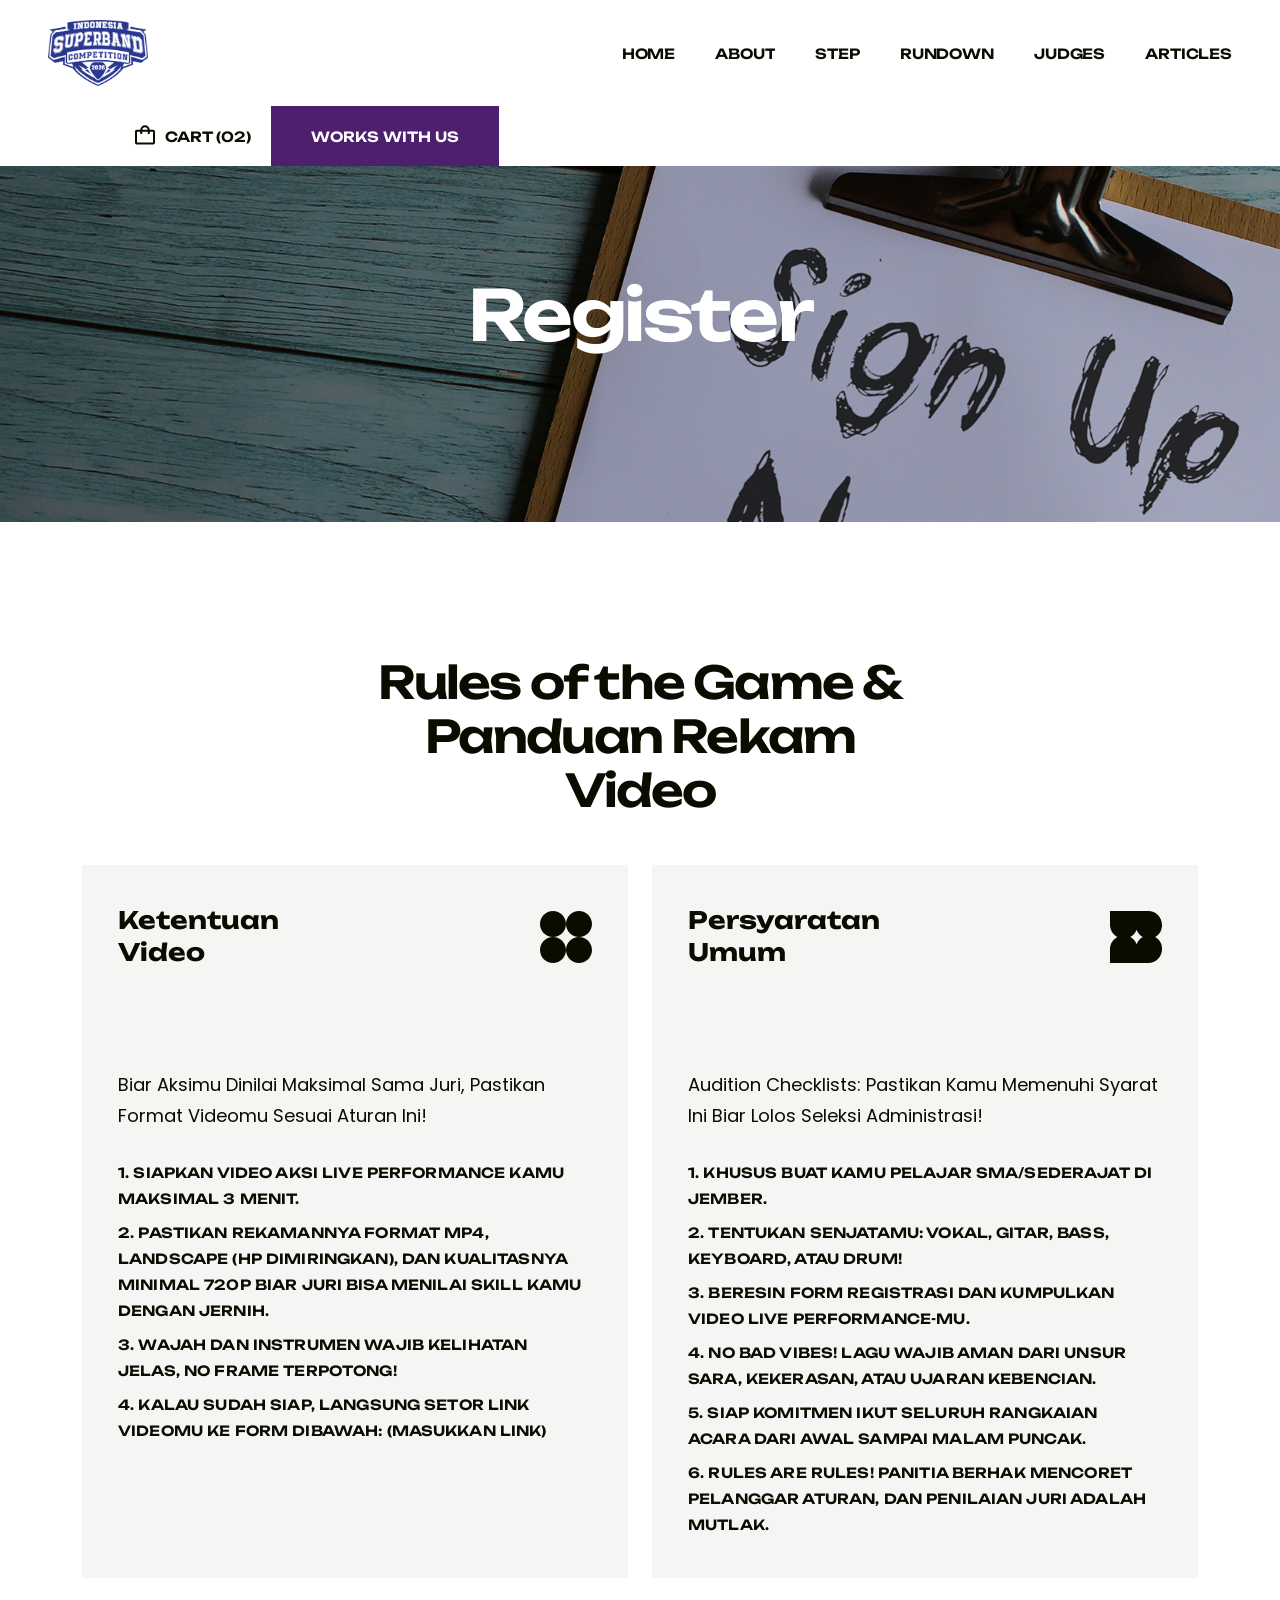
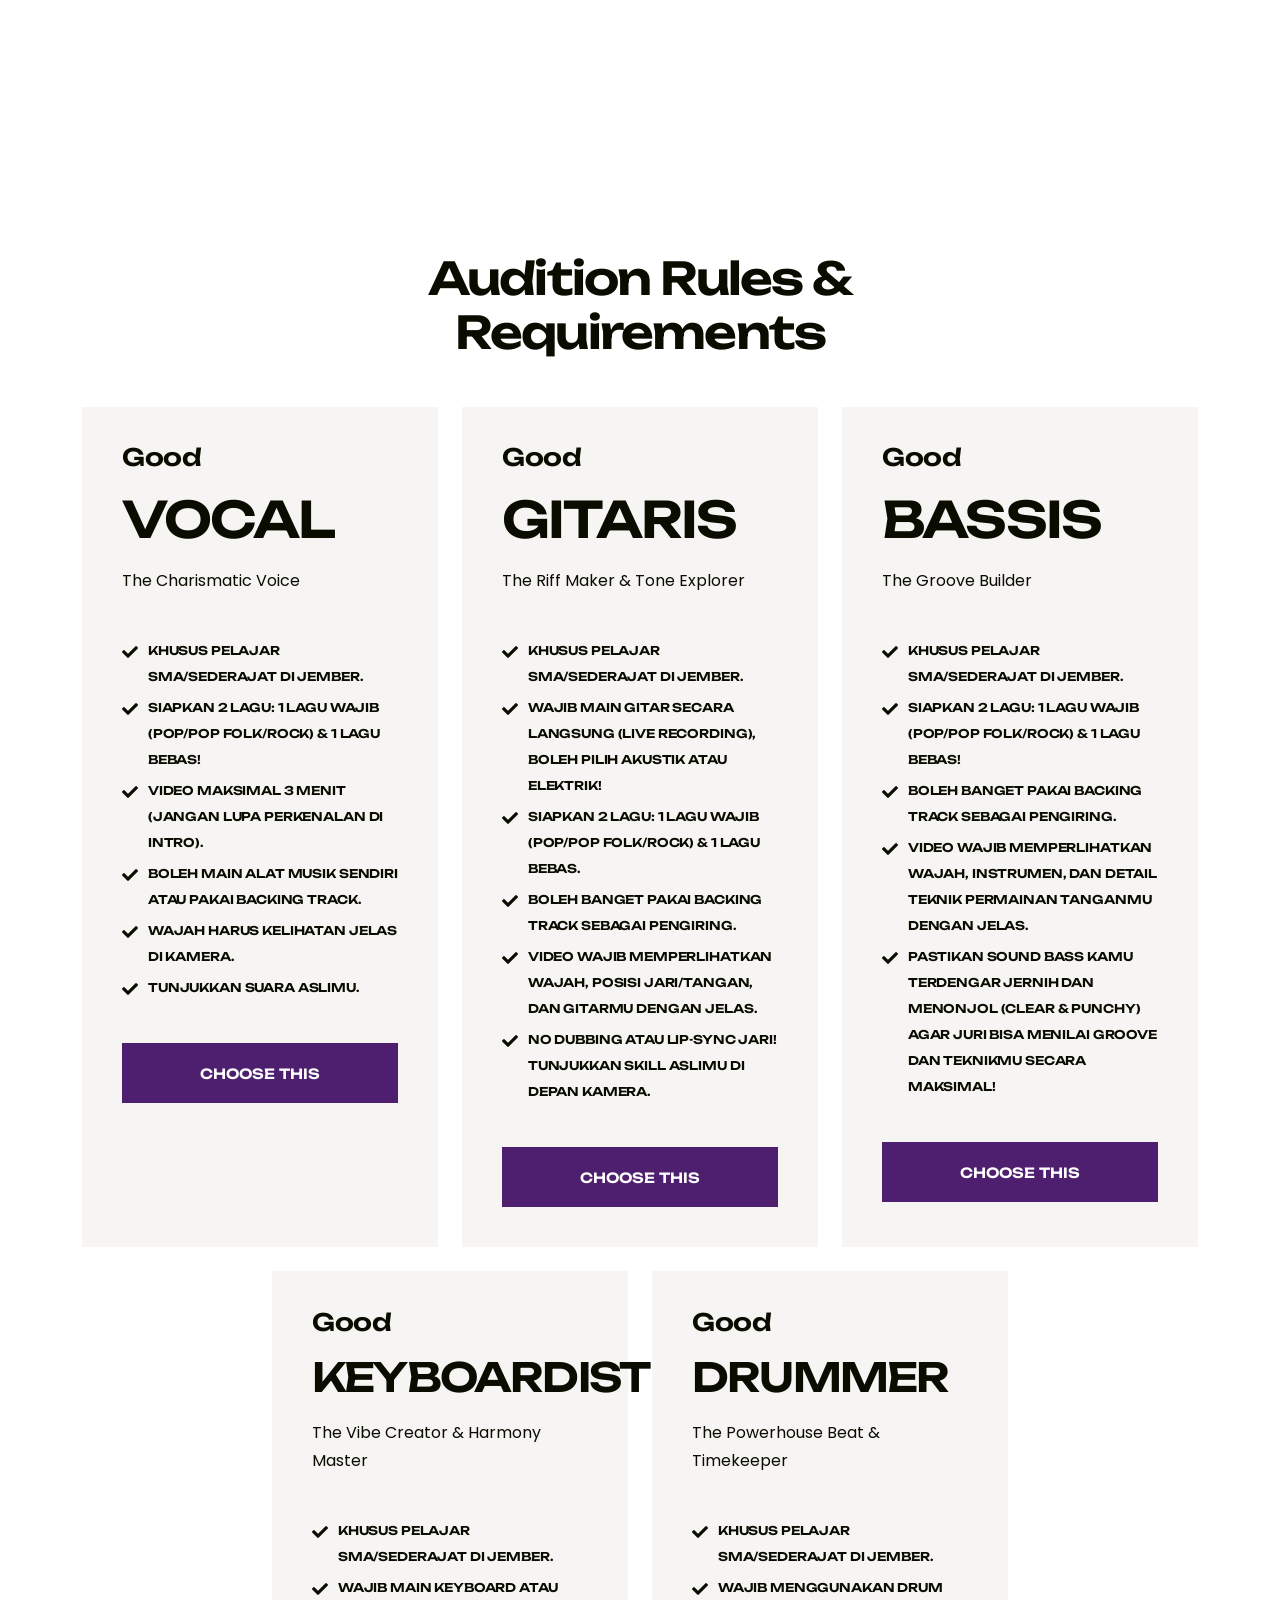
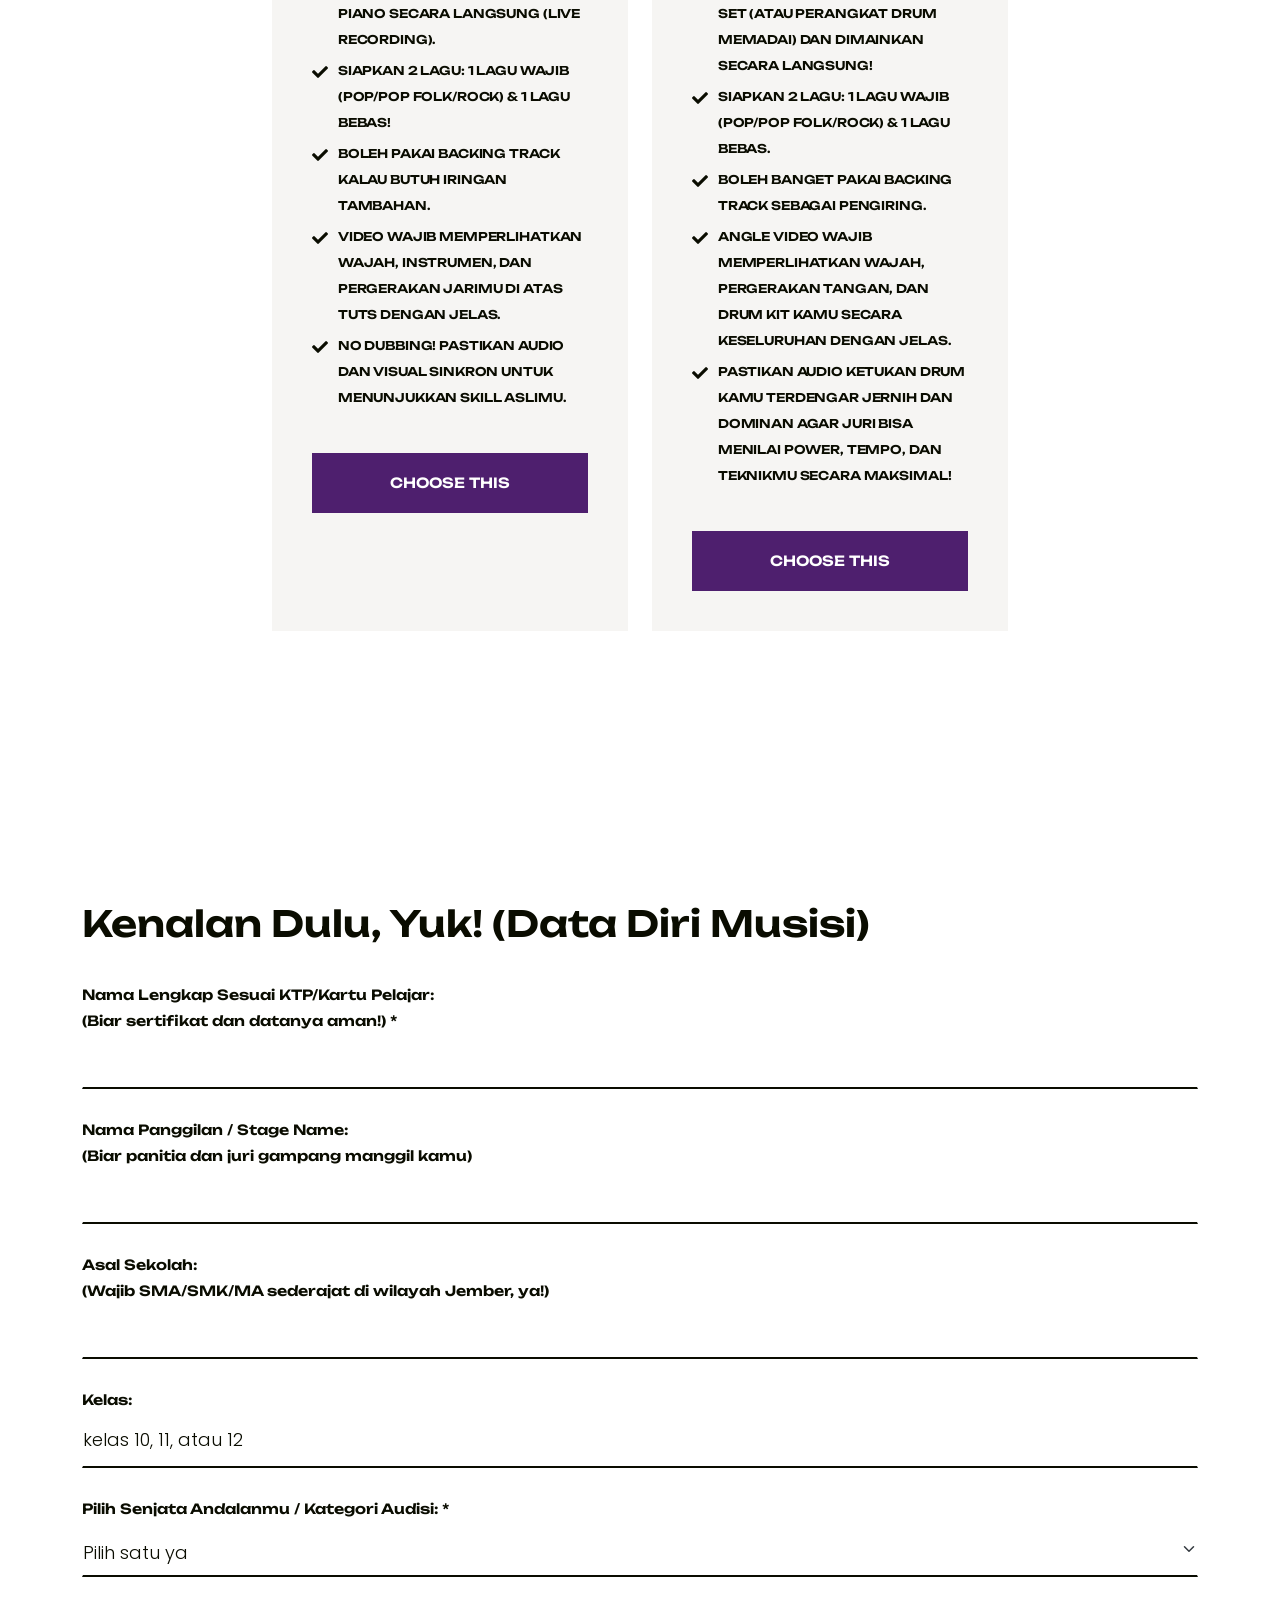
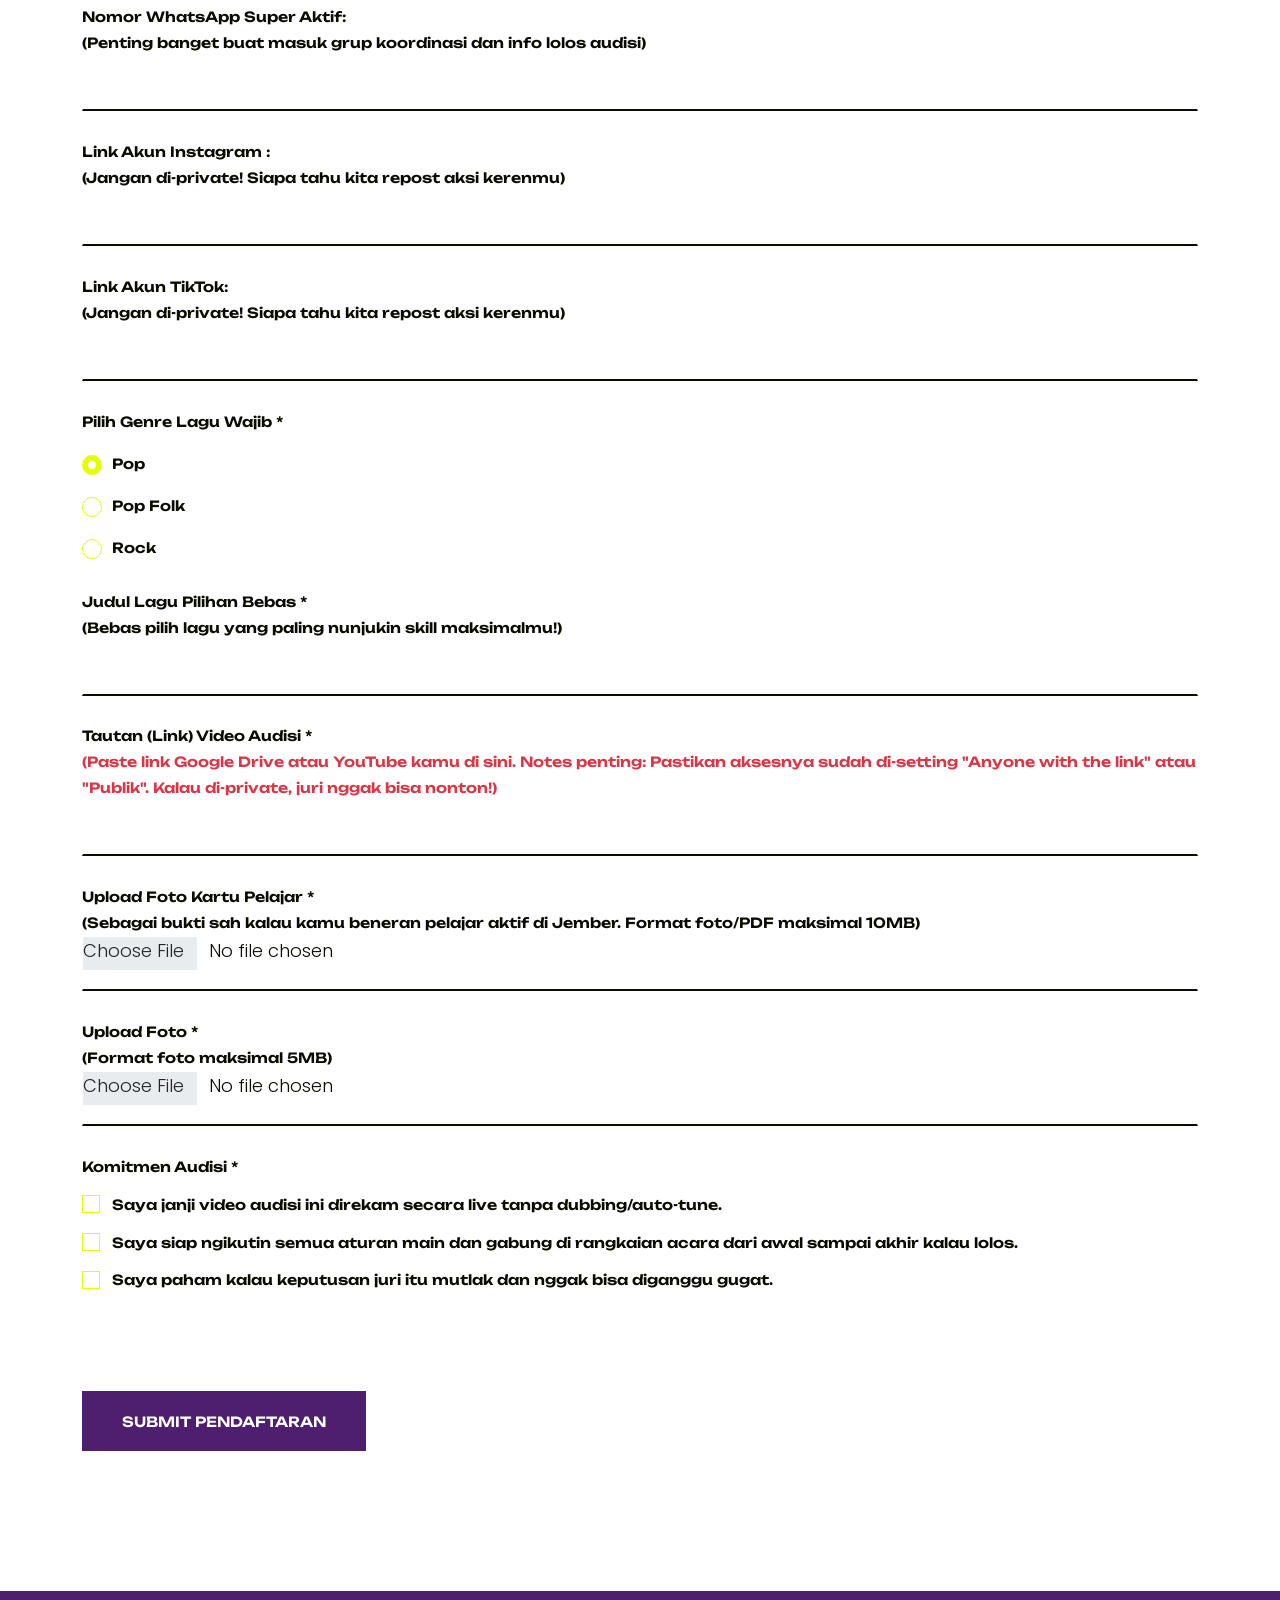
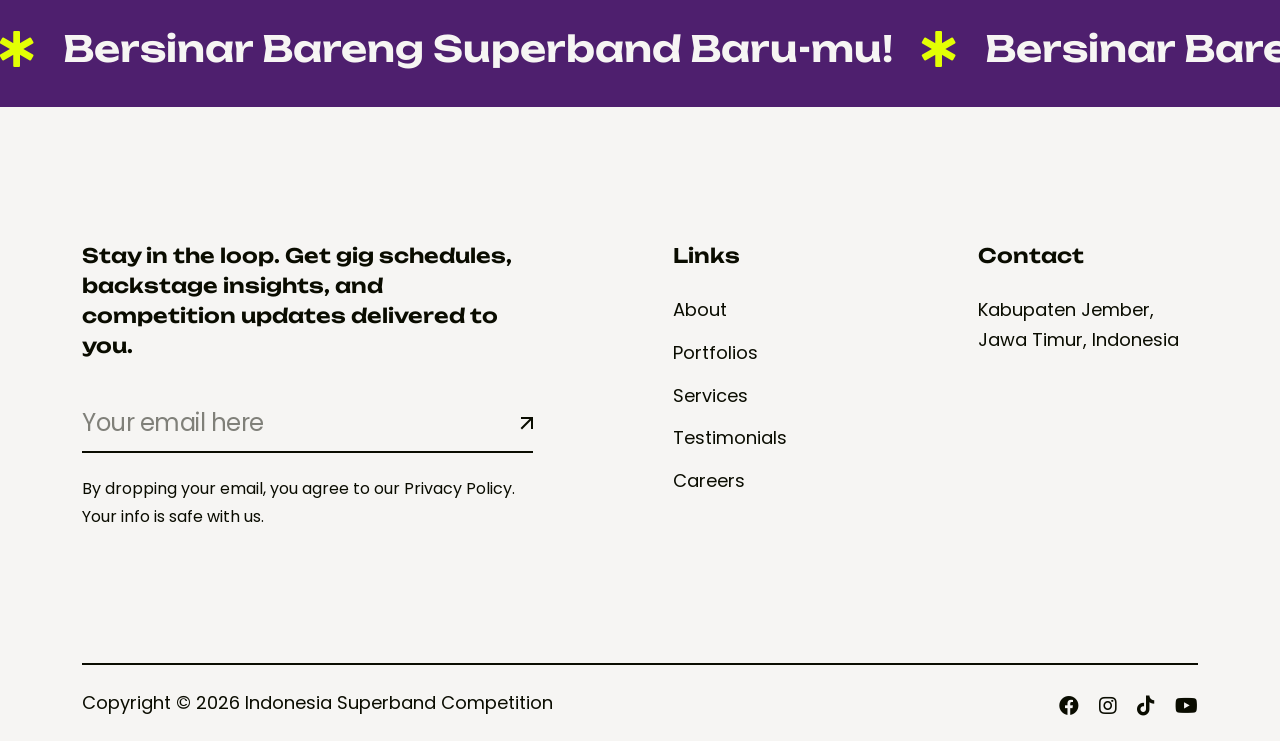
==== commit 99673083: "register - success" ====
--- a/register.html
+++ b/register.html
@@ -69,464 +69,12 @@
         </form>
     </div>
 
-    <div class="sidemenu-wrapper">
-        <div class="sidemenu-content">
-            <button class="closeButton sideMenuCls"><img src="assets/img/icon/close.svg" alt="icon"></button>
-            <div class="widget footer-widget">
-                <div class="widget-about">
-                    <div class="footer-logo">
-                        <a href="index.html"><img src="assets/img/logo-white.svg" alt="Ovation"></a>
-                    </div>
-                    <p class="about-text">We are digital agency that helps businesses develop immersive and engaging</p>
-                    <div class="sidebar-wrap">
-                        <h6>27 Division St, New York,</h6>
-                        <h6>NY 10002, USA</h6>
-                    </div>
-                    <div class="sidebar-wrap">
-                        <h6><a href="tel:1800123654987">+1 800 123 654 987 </a></h6>
-                        <h6><a href="mailto:frisk.agency@mail.com">frisk.agency@mail.com</a></h6>
-                    </div>
-                    <div class="social-btn style2">
-                        <a href="https://www.facebook.com/">
-                            <span class="link-effect">
-                                <span class="effect-1"><i class="fab fa-facebook"></i></span>
-                                <span class="effect-1"><i class="fab fa-facebook"></i></span>
-                            </span>
-                        </a>
-                        <a href="https://instagram.com/">
-                            <span class="link-effect">
-                                <span class="effect-1"><i class="fab fa-instagram"></i></span>
-                                <span class="effect-1"><i class="fab fa-instagram"></i></span>
-                            </span>
-                        </a>
-                        <a href="https://twitter.com/">
-                            <span class="link-effect">
-                                <span class="effect-1"><i class="fab fa-twitter"></i></span>
-                                <span class="effect-1"><i class="fab fa-twitter"></i></span>
-                            </span>
-                        </a>
-                        <a href="https://dribbble.com/">
-                            <span class="link-effect">
-                                <span class="effect-1"><i class="fab fa-dribbble"></i></span>
-                                <span class="effect-1"><i class="fab fa-dribbble"></i></span>
-                            </span>
-                        </a>
-                    </div>
-                </div>
-            </div>
-            <div class="d-flex justify-content-end">
-                <a href="contact.html" class="chat-btn gsap-magnetic">Let’s Talk with us</a>
-            </div>
-        </div>
-    </div>
-
-    <!--==============================
-    Sidemenu
-    ============================== -->
-    <div class="sidemenu-wrapper d-none d-lg-block ">
-        <div class="sidemenu-content">
-            <button class="closeButton sideMenuCls"><img src="assets/img/icon/close.svg" alt="icon"></button>
-            <div class="widget woocommerce widget_shopping_cart">
-                <h3 class="widget_title">Shopping cart</h3>
-                <div class="widget_shopping_cart_content">
-                    <ul class="woocommerce-mini-cart cart_list product_list_widget ">
-                        <li class="woocommerce-mini-cart-item mini_cart_item">
-                            <a href="#" class="remove remove_from_cart_button"><i class="fas fa-times"></i></a>
-                            <a href="#"><img src="assets/img/product/product_thumb_1_1.jpg" alt="Cart Image">Ripple Crewneck</a>
-                            <span class="woocommerce-Price-amount amount">
-                                <span class="woocommerce-Price-currencySymbol">€</span>160.90
-                            </span>
-                            <span class="quantity">Quantity: 1
-                            </span>
-                        </li>
-                        <li class="woocommerce-mini-cart-item mini_cart_item">
-                            <a href="#" class="remove remove_from_cart_button"><i class="fas fa-times"></i></a>
-                            <a href="#"><img src="assets/img/product/product_thumb_1_2.jpg" alt="Cart Image">Herman Miller</a>
-                            <span class="woocommerce-Price-amount amount">
-                                <span class="woocommerce-Price-currencySymbol">€</span>44.50
-                            </span>
-                            <span class="quantity">Quantity: 1
-                            </span>
-                        </li>
-
-                    </ul>
-                    <p class="woocommerce-mini-cart__total total">
-                        <strong>TOTAL</strong>
-                        <span class="woocommerce-Price-amount amount">
-                            <span class="woocommerce-Price-currencySymbol">€</span>205.40</span>
-                    </p>
-                    <p class="woocommerce-mini-cart__buttons buttons btn-wrap justify-content-between">
-                        <a href="cart.html" class="btn style-white wc-forward">
-                            <span class="link-effect">
-                                <span class="effect-1">VIEW CART</span>
-                                <span class="effect-1">VIEW CART</span>
-                            </span>
-                        </a>
-                        <a href="checkout.html" class="btn style2 wc-forward">
-                            <span class="link-effect">
-                                <span class="effect-1">CHECKOUT</span>
-                                <span class="effect-1">CHECKOUT</span>
-                            </span>
-                        </a>
-                    </p>
-                </div>
-            </div>
-        </div>
-    </div>
-    <div class="popup-search-box d-none d-lg-block">
-        <button class="searchClose"><i class="fal fa-times"></i></button>
-        <form action="#">
-            <input type="text" placeholder="What are you looking for?">
-            <button type="submit"><i class="fal fa-search"></i></button>
-        </form>
-    </div>
-    <!--==============================
-    Mobile Menu
-    ============================== -->
-    <div class="mobile-menu-wrapper">
-        <div class="mobile-menu-area">
-            <button class="menu-toggle"><i class="fas fa-times"></i></button>
-            <div class="mobile-logo">
-                <a href="index.html"><img src="assets/img/logo.svg" alt="Ovation"></a>
-            </div>
-            <div class="mobile-menu">
-                <ul>
-                    <li class="menu-item-has-children">
-                        <a href="#">Home</a>
-                        <ul class="sub-menu">
-                            <li><a href="index.html">Digital Agency</a></li>
-                            <li><a href="home-2.html">Creative Agency</a></li>
-                            <li><a href="home-3.html">Design Studio</a></li>
-                            <li><a href="home-4.html">Digital Marketing</a></li>
-                            <li><a href="home-5.html">Modern Agency</a></li>
-                            <li><a href="home-6.html">Creative Studio</a></li>
-                            <li><a href="home-7.html">Startup Agency</a></li>
-                            <li><a href="home-8.html">Personal Portfolio</a></li>
-                            <li><a href="home-9.html">Portfolio Showcase</a></li>
-                            <li><a href="home-10.html">Interactive Link</a></li>
-                            <li><a href="home-11.html">Showcase Carousel</a></li>
-                            <li><a href="home-12.html">Fullscreen Slideshow</a></li>
-                            <li><a href="home-13.html">Branding Agency</a></li>
-                            <li><a href="home-14.html">Marketing Agency</a></li>
-                            <li><a href="home-15.html">Web Studio</a></li>
-                            <li><a href="home-16.html">Agency Classic</a></li>
-                            <li><a href="home-17.html">AI Startup</a></li>
-                            <li><a href="home-18.html">Agency Shop</a></li>
-                        </ul>
-                    </li>
-                    <li class="menu-item-has-children">
-                        <a href="#">Pages</a>
-                        <ul class="sub-menu">
-                            <li><a href="about.html">About Page</a></li>
-                            <li class="menu-item-has-children"><a href="service.html">Service Page</a>
-                                <ul class="sub-menu">
-                                    <li><a href="service.html">Service Version 1</a></li>
-                                    <li><a href="service-2.html">Service Version 2</a></li>
-                                    <li><a href="service-3.html">Service Version 3</a></li>
-                                    <li><a href="service-details.html">Service Details Page</a></li>
-                                </ul>
-                            </li>
-                            <li><a href="service-details.html">Service Details</a></li>
-                            <li><a href="team.html">Team Page</a></li>
-                            <li><a href="team-details.html">Team Details Page</a></li>
-                            <li><a href="pricing.html">Pricing Page</a></li>
-                            <li class="menu-item-has-children"><a href="shop.html">Shop</a>
-                                <ul class="sub-menu">
-                                    <li><a href="shop.html">Shop Page</a></li>
-                                    <li><a href="shop-details.html">Shop Details</a></li>
-                                    <li><a href="cart.html">Cart Page</a></li>
-                                    <li class="active"><a href="checkout.html">Checkout</a></li>
-                                </ul>
-                            </li>
-                            <li><a href="faq.html">FAQ Page</a></li>
-                            <li><a href="error.html">Error Page</a></li>
-                        </ul>
-                    </li>
-                    <li class="menu-item-has-children">
-                        <a href="#">Portfolio</a>
-                        <ul class="sub-menu">
-                            <li><a href="project.html">Portfolio Masonary</a></li>
-                            <li><a href="project-2.html">Portfolio Pinterest</a></li>
-                            <li><a href="project-3.html">Portfolio Gallery</a></li>
-                            <li><a href="project-4.html">Portfolio Full Width</a></li>
-                            <li><a href="project-5.html">Portfolio Slider</a></li>
-                            <li><a href="project-6.html">Portfolio Interactive</a></li>
-                            <li><a href="project-details.html">Portfolio Details</a></li>
-                        </ul>
-                    </li>
-                    <li class="menu-item-has-children">
-                        <a href="#">Blog</a>
-                        <ul class="sub-menu">
-                            <li><a href="blog.html">Blog Standard</a></li>
-                            <li><a href="blog-2.html">Blog 2 Column</a></li>
-                            <li><a href="blog-details.html">Blog Details</a></li>
-                        </ul>
-                    </li>
-                    <li>
-                        <a href="contact.html">Contact</a>
-                    </li>
-                </ul>
-            </div>
-            <div class="sidebar-wrap">
-                <h6>27 Division St, New York,</h6>
-                <h6>NY 10002, USA</h6>
-            </div>
-            <div class="sidebar-wrap">
-                <h6><a href="tel:1800123654987">+1 800 123 654 987 </a></h6>
-                <h6><a href="mailto:frisk.agency@mail.com">frisk.agency@mail.com</a></h6>
-            </div>
-            <div class="social-btn style3">
-                <a href="https://www.facebook.com/">
-                    <span class="link-effect">
-                        <span class="effect-1"><i class="fab fa-facebook"></i></span>
-                        <span class="effect-1"><i class="fab fa-facebook"></i></span>
-                    </span>
-                </a>
-                <a href="https://instagram.com/">
-                    <span class="link-effect">
-                        <span class="effect-1"><i class="fab fa-instagram"></i></span>
-                        <span class="effect-1"><i class="fab fa-instagram"></i></span>
-                    </span>
-                </a>
-                <a href="https://twitter.com/">
-                    <span class="link-effect">
-                        <span class="effect-1"><i class="fab fa-twitter"></i></span>
-                        <span class="effect-1"><i class="fab fa-twitter"></i></span>
-                    </span>
-                </a>
-                <a href="https://dribbble.com/">
-                    <span class="link-effect">
-                        <span class="effect-1"><i class="fab fa-dribbble"></i></span>
-                        <span class="effect-1"><i class="fab fa-dribbble"></i></span>
-                    </span>
-                </a>
-            </div>
-        </div>
-    </div>
-    <!--==============================
-	Header Area
-    ==============================-->
-    <header class="nav-header header-layout3 bg-white">
-        <div class="sticky-wrapper">
-            <!-- Main Menu Area -->
-            <div class="menu-area">
-                <div class="container-fluid">
-                    <div class="row align-items-center justify-content-between">
-                        <div class="col-auto">
-                            <div class="header-logo">
-                                <a href="index.html"><img src="assets/img/logo.svg" alt="logo"></a>
-                            </div>
-                        </div>
-                        <div class="col-auto ms-auto">
-                            <nav class="main-menu d-none d-lg-inline-block">
-                                <ul>
-                                    <li class="menu-item-has-children mega-menu-wrap">
-                                        <a href="#">
-                                            <span class="link-effect">
-                                                <span class="effect-1">HOME</span>
-                                                <span class="effect-1">HOME</span>
-                                            </span>
-                                        </a>
-                                        <div class="menu-pages bg-title">
-                                            <div class="row">
-                                                <div class="col-lg-3">
-                                                    <a class="single-menu-page" href="index.html">
-                                                        Digital Agency
-                                                        <span class="menu-category">Creative, Design</span>
-                                                    </a>
-                                                    <a class="single-menu-page" href="home-2.html">
-                                                        Creative Agency
-                                                        <span class="menu-category">Digital, Studio</span>
-                                                    </a>
-                                                    <a class="single-menu-page" href="home-3.html">
-                                                        Design Studio
-                                                        <span class="menu-category">Design, Agency</span>
-                                                    </a>
-                                                    <a class="single-menu-page" href="home-4.html">
-                                                        Digital Marketing
-                                                        <span class="menu-category">Marketing, Corporate</span>
-                                                    </a>
-                                                    <a class="single-menu-page" href="home-5.html">
-                                                        Modern Agency
-                                                        <span class="menu-category">Agency, Corporate</span>
-                                                    </a>
-                                                    <a class="single-menu-page" href="home-6.html">
-                                                        Creative Studio
-                                                        <span class="menu-category">Digital, Creative</span>
-                                                    </a>
-                                                </div>
-                                                <div class="col-lg-3">
-                                                    <a class="single-menu-page" href="home-7.html">
-                                                        Startup Agency
-                                                        <span class="menu-category">Corporate, Startup</span>
-                                                    </a>
-                                                    <a class="single-menu-page" href="home-8.html">
-                                                        Personal Portfolio
-                                                        <span class="menu-category">Project, Showcase</span>
-                                                    </a>
-                                                    <a class="single-menu-page" href="home-9.html">
-                                                        Portfolio Showcase <span class="menu-tag">New</span>
-                                                        <span class="menu-category">Creative, Portfolio</span>
-                                                    </a>
-                                                    <a class="single-menu-page" href="home-10.html">
-                                                        Interactive Link <span class="menu-tag">New</span>
-                                                        <span class="menu-category">Project, Design</span>
-                                                    </a>
-                                                    <a class="single-menu-page" href="home-11.html">
-                                                        Showcase Carousal  <span class="menu-tag">New</span>
-                                                        <span class="menu-category">Portfolio, Work</span>
-                                                    </a>
-                                                    <a class="single-menu-page" href="home-12.html">
-                                                        Full Screen Slideshow  <span class="menu-tag">New</span>
-                                                        <span class="menu-category">Slideshow, Project</span>
-                                                    </a>
-                                                </div>
-                                                <div class="col-lg-3">
-                                                    <a class="single-menu-page" href="home-13.html">
-                                                        Branding Agency <span class="menu-tag">New</span>
-                                                        <span class="menu-category">Branding, Corporate</span>
-                                                    </a>
-                                                    <a class="single-menu-page" href="home-14.html">
-                                                        Marketing Agency <span class="menu-tag">New</span>
-                                                        <span class="menu-category">Strategy, Marketing</span>
-                                                    </a>
-                                                    <a class="single-menu-page" href="home-15.html">
-                                                        Web Studio <span class="menu-tag">New</span>
-                                                        <span class="menu-category">Development, Website</span>
-                                                    </a>
-                                                    <a class="single-menu-page" href="home-16.html">
-                                                        Agency Classic <span class="menu-tag">New</span>
-                                                        <span class="menu-category">Digital, Startup</span>
-                                                    </a>
-                                                    <a class="single-menu-page" href="home-17.html">
-                                                        AI Startup <span class="menu-tag">New</span>
-                                                        <span class="menu-category">Solutions, Intelligence</span>
-                                                    </a>
-                                                    <a class="single-menu-page" href="home-18.html">
-                                                        Shop Home <span class="menu-tag">New</span>
-                                                        <span class="menu-category">Shop, Store</span>
-                                                    </a>
-                                                </div>
-                                                <div class="col-lg-3">
-                                                    <div class="menu-banner-wrap">
-                                                        <img src="assets/img/normal/menu-banner.jpg" alt="img">
-                                                        <div class="menu-banner-content-wrap">
-                                                            <h4 class="text-white">Start Your Creative Website Journey Today</h4>
-                                                            <a href="https://themeforest.net/item/frisk-creative-agency-portfolio-template/49695408?s_rank=10" class="btn bg-theme text-title">
-                                                                <span class="link-effect">
-                                                                    <span class="effect-1">Buy now</span>
-                                                                    <span class="effect-1">Buy now</span>
-                                                                </span>
-                                                            </a>
-                                                        </div>
-                                                    </div>
-                                                </div>
-                                            </div>
-                                        </div>
-                                    </li>
-                                    <li class="menu-item-has-children">
-                                        <a href="#">
-                                            <span class="link-effect">
-                                                <span class="effect-1">PAGES</span>
-                                                <span class="effect-1">PAGES</span>
-                                            </span>
-                                        </a>
-                                        <ul class="sub-menu">
-                                            <li><a href="about.html">About Page</a></li>
-                                            <li class="menu-item-has-children"><a href="service.html">Service Page</a>
-                                                <ul class="sub-menu">
-                                                    <li><a href="service.html">Service Version 1</a></li>
-                                                    <li><a href="service-2.html">Service Version 2</a></li>
-                                                    <li><a href="service-3.html">Service Version 3</a></li>
-                                                    <li><a href="service-details.html">Service Details Page</a></li>
-                                                </ul>
-                                            </li>
-                                            <li>
-                                                <a href="team.html">Team Page</a>
-                                            </li>
-                                            <li><a href="team-details.html">Team Details Page</a></li>
-                                            <li><a href="pricing.html">Pricing Page</a></li>
-                                            <li class="menu-item-has-children active"><a href="shop.html">Shop</a>
-                                                <ul class="sub-menu">
-                                                    <li><a href="shop.html">Shop Page</a></li>
-                                                    <li><a href="shop-details.html">Shop Details</a></li>
-                                                    <li><a href="cart.html">Cart Page</a></li>
-                                                    <li class="active"><a href="checkout.html">Checkout</a></li>
-                                                </ul>
-                                            </li>
-                                            <li><a href="faq.html">FAQ Page</a></li>
-                                            <li><a href="error.html">Error Page</a></li>
-                                        </ul>
-                                    </li>
-                                    <li class="menu-item-has-children">
-                                        <a href="#">
-                                            <span class="link-effect">
-                                                <span class="effect-1">PORTFOLIO</span>
-                                                <span class="effect-1">PORTFOLIO</span>
-                                            </span>
-                                        </a>
-                                        <ul class="sub-menu">
-                                            <li><a href="project.html">Portfolio Masonary</a></li>
-                                            <li><a href="project-2.html">Portfolio Pinterest</a></li>
-                                            <li><a href="project-3.html">Portfolio Gallery</a></li>
-                                            <li><a href="project-4.html">Portfolio Full Width</a></li>
-                                            <li><a href="project-5.html">Portfolio Slider</a></li>
-                                            <li><a href="project-6.html">Portfolio Interactive</a></li>
-                                            <li><a href="project-details.html">Portfolio Details</a></li>
-                                        </ul>
-                                    </li>
-                                    <li class="menu-item-has-children">
-                                        <a href="#">
-                                            <span class="link-effect">
-                                                <span class="effect-1">BLOG</span>
-                                                <span class="effect-1">BLOG</span>
-                                            </span>
-                                        </a>
-                                        <ul class="sub-menu">
-                                            <li><a href="blog.html">Blog Standard</a></li>
-                                            <li><a href="blog-2.html">Blog 2 Column</a></li>
-                                            <li><a href="blog-details.html">Blog Details</a></li>
-                                        </ul>
-                                    </li>
-                                    <li>
-                                        <a href="contact.html">
-                                            <span class="link-effect">
-                                                <span class="effect-1">CONTACT</span>
-                                                <span class="effect-1">CONTACT</span>
-                                            </span>
-                                        </a>
-                                    </li>
-                                </ul>
-                            </nav>
-                            <div class="navbar-right d-inline-flex d-lg-none">
-                                <button type="button" class="menu-toggle sidebar-btn">
-                                    <span class="line"></span>
-                                    <span class="line"></span>
-                                    <span class="line"></span>
-                                </button>
-                            </div>
-                        </div>
-                        <div class="col-auto d-none d-lg-block">
-                            <div class="header-button">
-                                <button type="button" class="header-cart sideMenuToggler" href="cart.html"><img src="assets/img/icon/shopping-cart.svg" alt="img">
-                                    <span class="link-effect">
-                                        <span class="effect-1">CART <span>(02)</span></span>
-                                        <span class="effect-1">CART <span>(02)</span></span>
-                                    </span>
-                                </button>
-                                <a href="project.html" class="btn">
-                                    <span class="link-effect">
-                                        <span class="effect-1">WORKS WITH US</span>
-                                        <span class="effect-1">WORKS WITH US</span>
-                                    </span>
-                                </a>
-                            </div>
-                        </div>
-                    </div>
-                </div>
-            </div>
-        </div>
-    </header>
+    <div id="header">
+        <script>
+            fetch('partials/layouts/header.html')
+            .then(response => response.text()).then(data => { document.getElementById('header').innerHTML = data; });
+        </script>
+    </div>
 
     <!--==============================
     Breadcumb
@@ -596,7 +144,7 @@
         </div>
     </div>
 
-        <!--==============================
+    <!--==============================
     Pricing Area
     ==============================-->
     <div class="space">
@@ -777,7 +325,11 @@
                                 <input type="text" class="form-control" placeholder="">
                             </div>
                             <div class="col-12 form-group">
-                                <label>Akun Instagram / TikTok: <br> (Jangan di-private! Siapa tahu kita repost aksi kerenmu)</label>
+                                <label>Link Akun Instagram : <br> (Jangan di-private! Siapa tahu kita repost aksi kerenmu)</label>
+                                <input type="text" class="form-control" placeholder="">
+                            </div>
+                            <div class="col-12 form-group">
+                                <label>Link Akun TikTok: <br> (Jangan di-private! Siapa tahu kita repost aksi kerenmu)</label>
                                 <input type="text" class="form-control" placeholder="">
                             </div>
                             <div class="col-12 form-group">
@@ -809,6 +361,10 @@
                             </div>
                             <div class="col-12 form-group">
                                 <label>Upload Foto Kartu Pelajar * <br> (Sebagai bukti sah kalau kamu beneran pelajar aktif di Jember. Format foto/PDF maksimal 10MB)</label>
+                                <input type="file" class="form-control" placeholder="">
+                            </div>
+                            <div class="col-12 form-group">
+                                <label>Upload Foto * <br> (Format foto maksimal 5MB)</label>
                                 <input type="file" class="form-control" placeholder="">
                             </div>
                             <div class="col-12 form-group">
